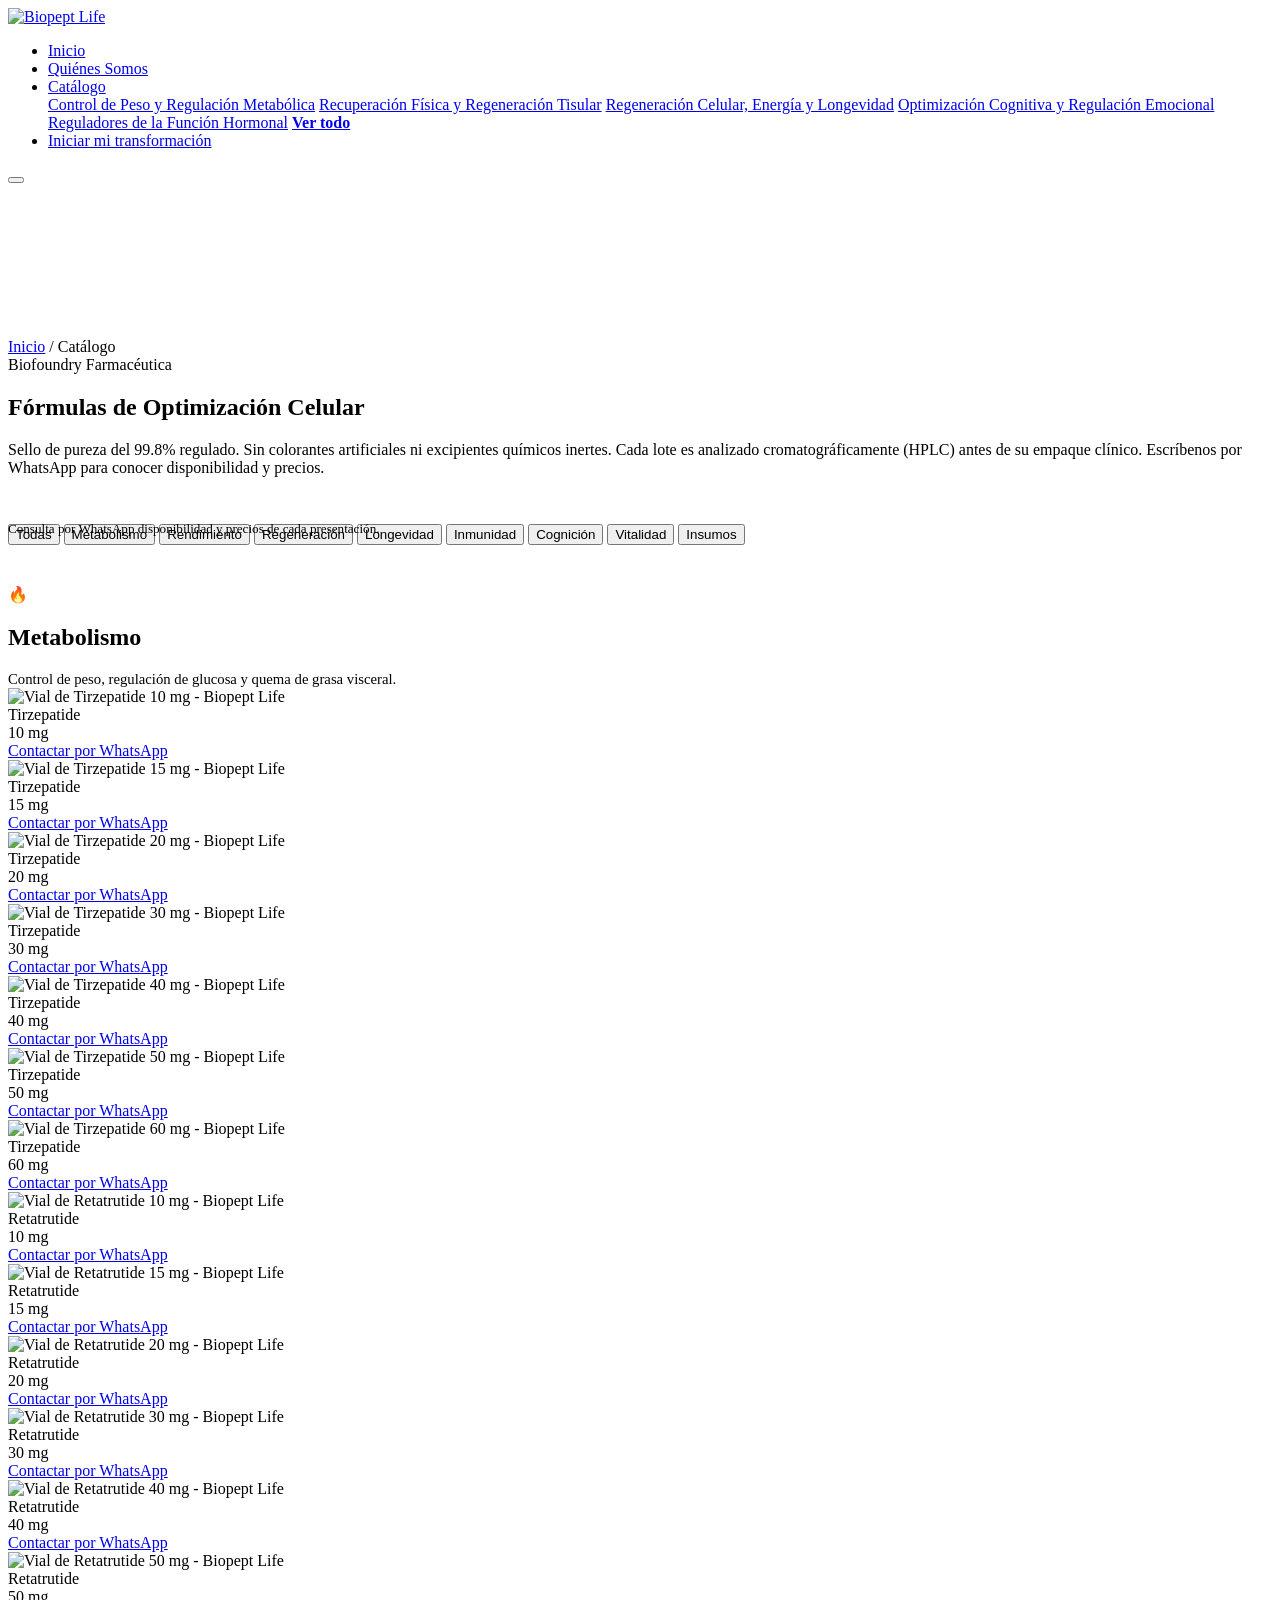
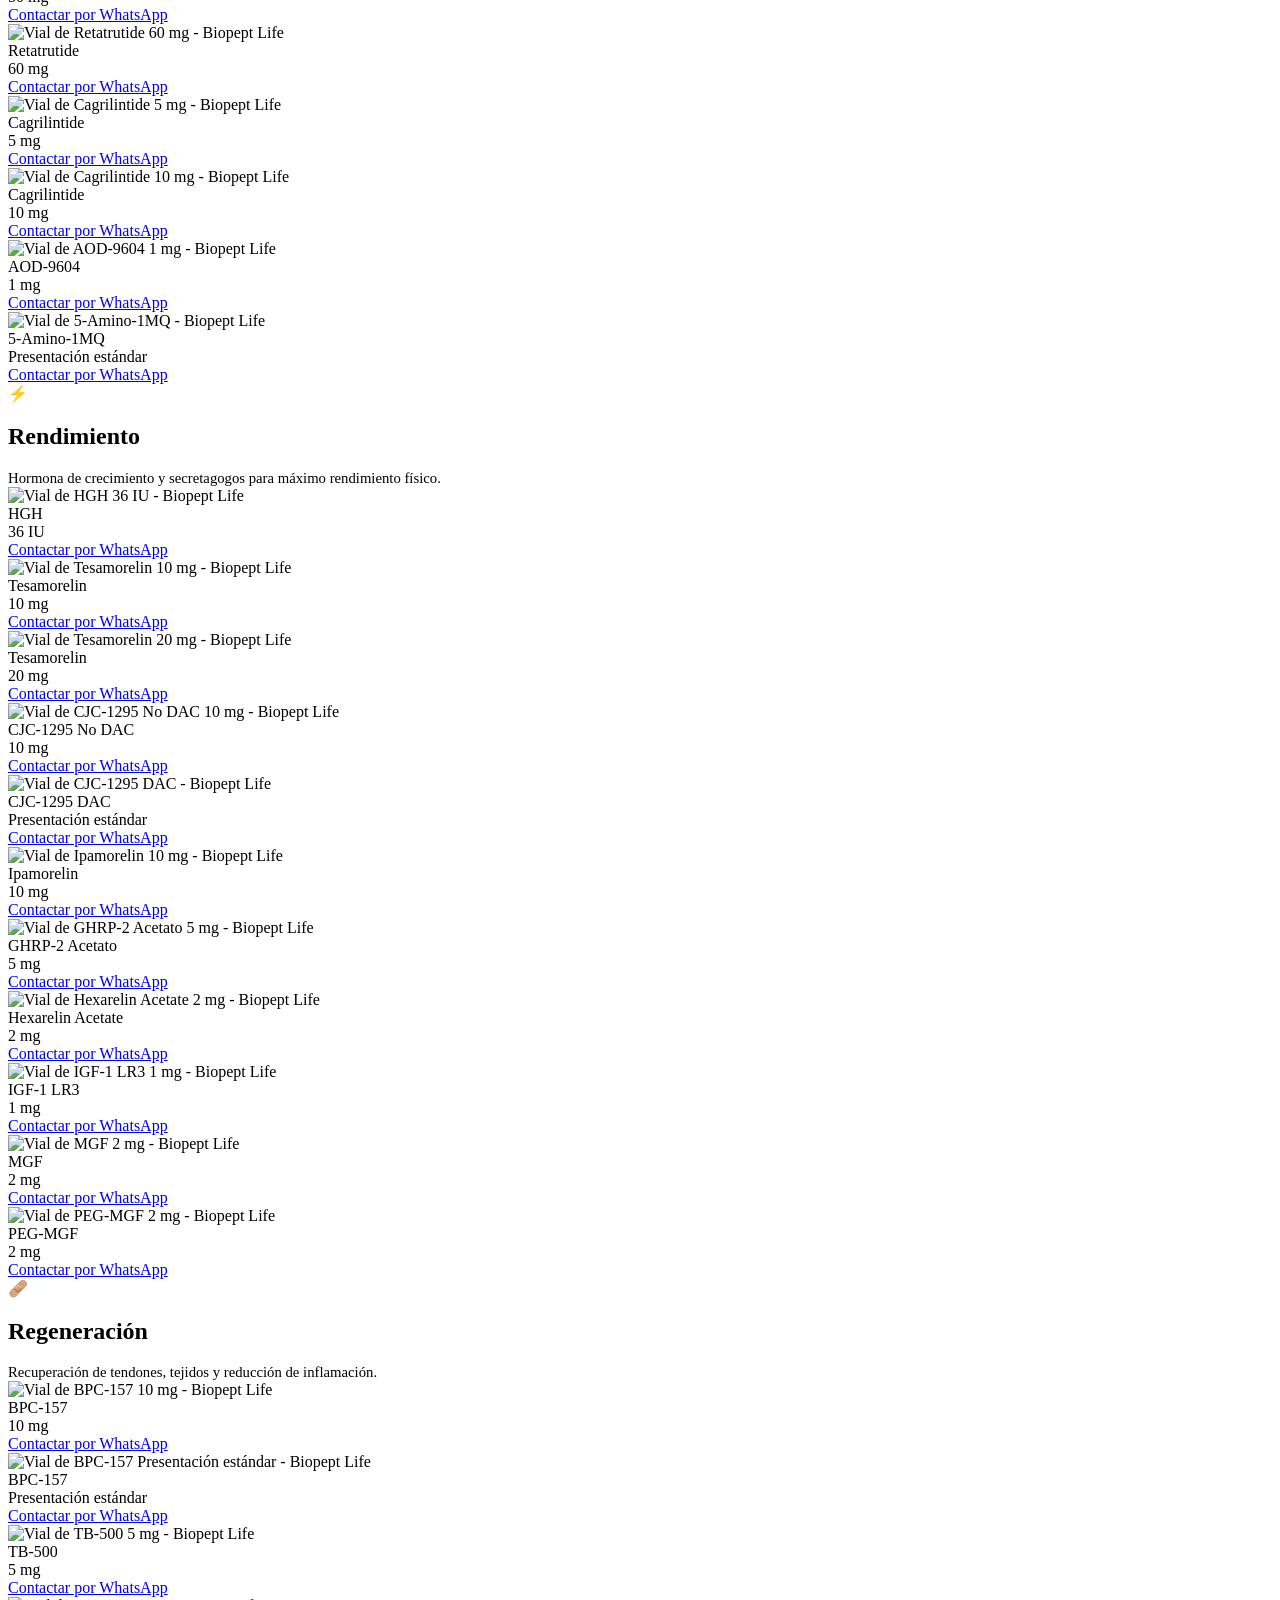
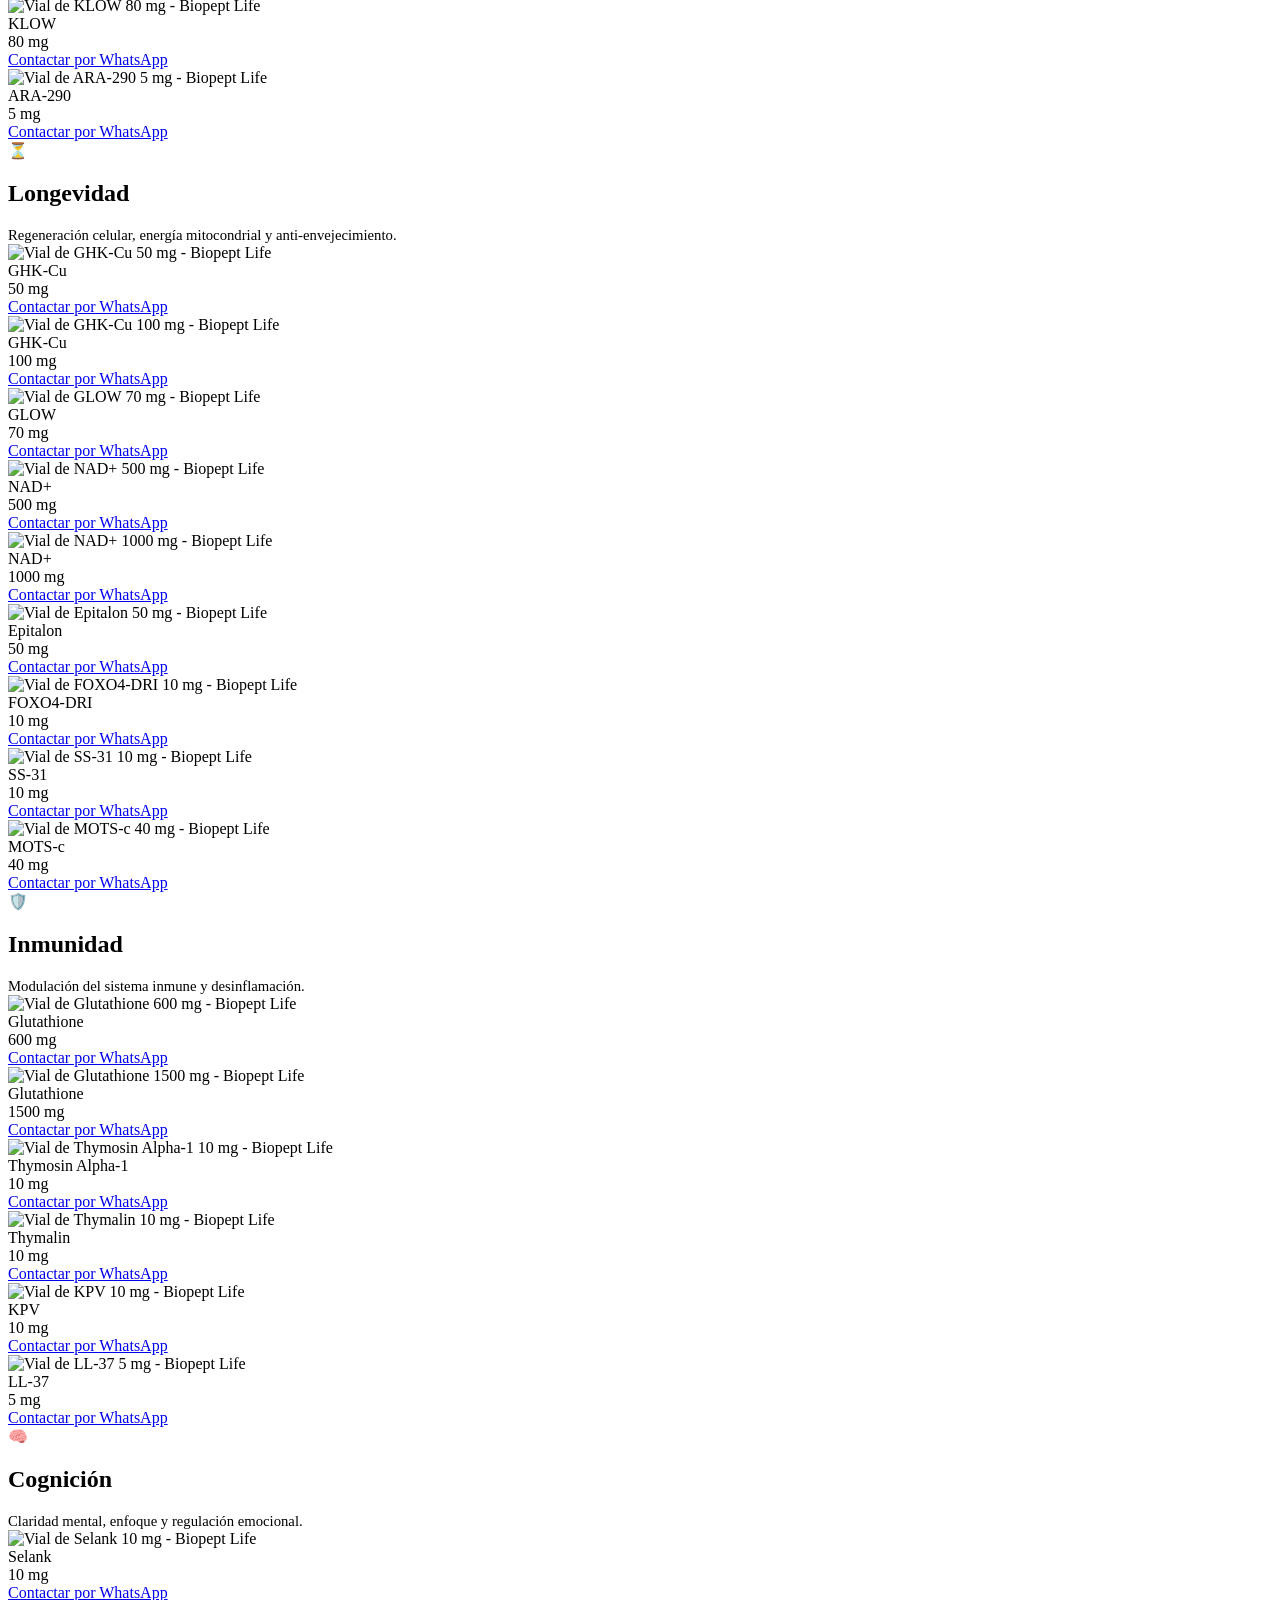
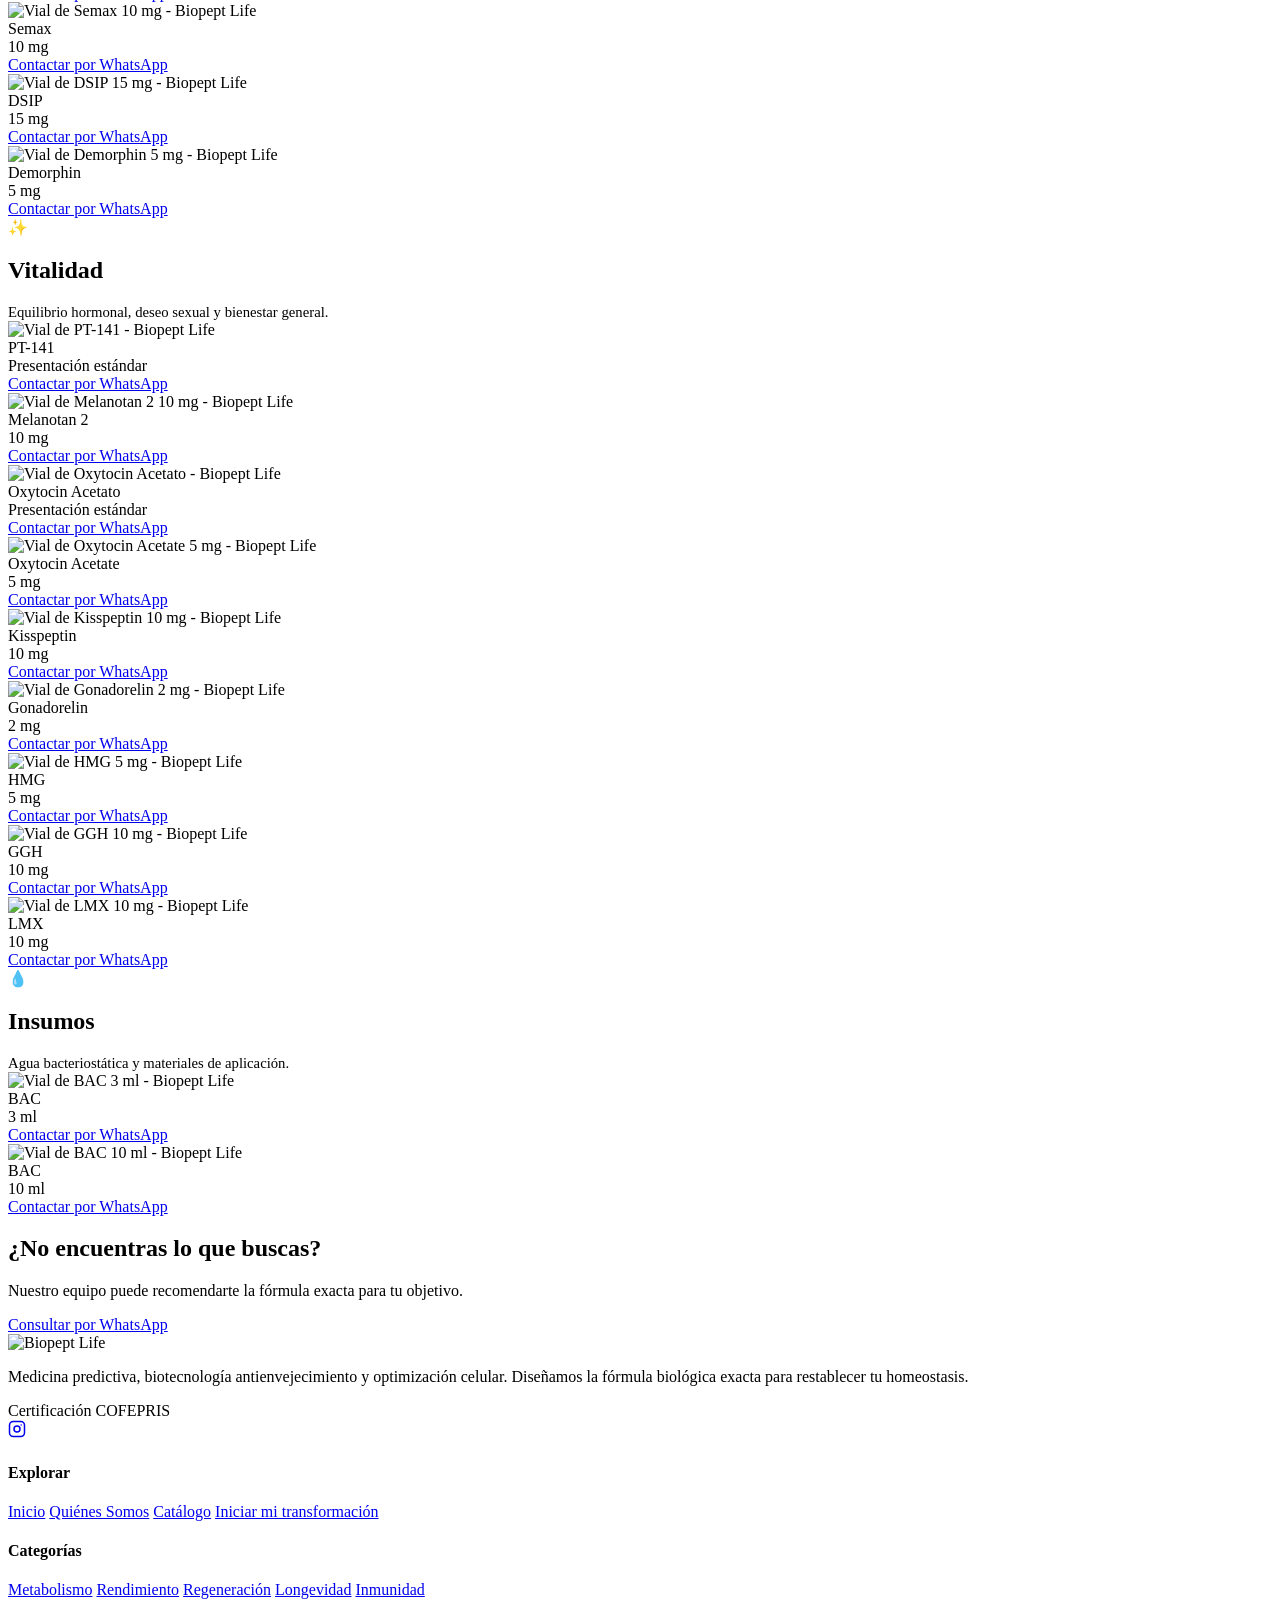
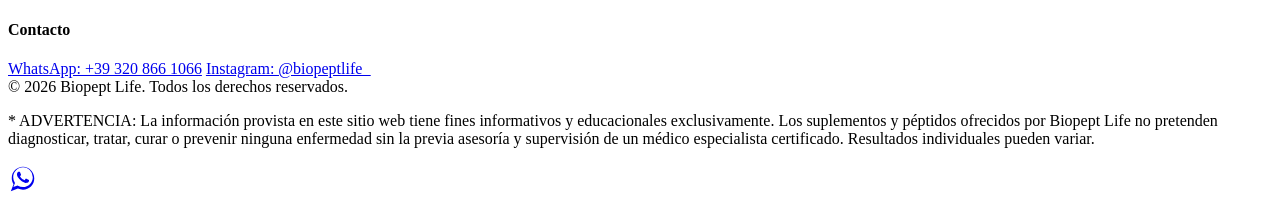
==== catalogo/index.html @ 2ea8dc07 "Fix: boton flotante usa el icono real de WhatsApp en vez del emoji de telefono" ====
<!DOCTYPE html>
<html lang="es">
<head>
<meta charset="UTF-8">
  <meta name="viewport" content="width=device-width, initial-scale=1">
  <title>Catálogo de Péptidos y Fórmulas | Biopept Life</title>
  <meta name="robots" content="noindex,nofollow">
  <meta name="description" content="Explora nuestro catálogo completo de péptidos y suplementos de grado biotecnológico: metabolismo, rendimiento, regeneración, longevidad, inmunidad, cognición y vitalidad. Consulta por WhatsApp.">
  <link rel="canonical" href="https://biopeptlife.com/catalogo/">
  <meta property="og:type" content="website">
  <meta property="og:title" content="Catálogo de Péptidos y Fórmulas | Biopept Life">
  <meta property="og:description" content="Explora nuestro catálogo completo de péptidos y suplementos de grado biotecnológico: metabolismo, rendimiento, regeneración, longevidad, inmunidad, cognición y vitalidad. Consulta por WhatsApp.">
  <meta property="og:url" content="https://biopeptlife.com/catalogo/">
  <meta property="og:image" content="https://biopeptlife.com/assets/img/brand/logo-header.png">
  <meta name="twitter:card" content="summary_large_image">
  <link rel="icon" href="/biopeptlife-preview/assets/img/brand/logo-mark.png">
  <link rel="preconnect" href="https://fonts.googleapis.com">
  <link rel="preconnect" href="https://fonts.gstatic.com" crossorigin>
  <link href="https://fonts.googleapis.com/css2?family=Plus+Jakarta+Sans:wght@500;600;700;800&family=Inter:wght@400;500;600;700&family=JetBrains+Mono:wght@500;600&display=swap" rel="stylesheet">
  <link rel="stylesheet" href="/biopeptlife-preview/assets/css/style.css">
</head>
<body class="">
<header class="site-header">
    <div class="container">
      <a href="/biopeptlife-preview/" class="site-logo"><img src="/biopeptlife-preview/assets/img/brand/logo-header.png" alt="Biopept Life" width="200" height="100"></a>
      <nav class="main-nav">
        <ul>
          <li><a href="/biopeptlife-preview/" class="nav-link">Inicio</a></li>
          <li><a href="/biopeptlife-preview/quienes-somos/" class="nav-link">Quiénes Somos</a></li>
          <li class="has-dropdown active">
        <a href="/biopeptlife-preview/catalogo/" class="nav-link">Catálogo</a>
        <div class="dropdown-menu">
          <a href="/biopeptlife-preview/catalogo/#metabolismo">Control de Peso y Regulación Metabólica</a>
          <a href="/biopeptlife-preview/catalogo/#regeneracion">Recuperación Física y Regeneración Tisular</a>
          <a href="/biopeptlife-preview/catalogo/#longevidad">Regeneración Celular, Energía y Longevidad</a>
          <a href="/biopeptlife-preview/catalogo/#cognicion">Optimización Cognitiva y Regulación Emocional</a>
          <a href="/biopeptlife-preview/catalogo/#vitalidad">Reguladores de la Función Hormonal</a>
          <a href="/biopeptlife-preview/catalogo/"><strong>Ver todo</strong></a>
        </div>
      </li>
          <li><a href="https://wa.me/393208661066?text=Hola!%20Quiero%20m%C3%A1s%20informaci%C3%B3n%20sobre%20los%20productos%20de%20Biopept%20Life" class="nav-link" target="_blank" rel="noopener">Iniciar mi transformación</a></li>
        </ul>
      </nav>
      <div class="header-actions">
        <button class="nav-toggle" aria-label="Abrir menú"><span></span><span></span><span></span></button>
      </div>
    </div>
  </header>

  <section class="hero page-hero hero-video" style="min-height: 340px;">
    <video class="hero-video-bg" autoplay muted loop playsinline poster="/biopeptlife-preview/assets/img/hero/hero-main.jpg">
      <source src="/biopeptlife-preview/assets/video/catalogo-hero.mp4" type="video/mp4">
    </video>
    <div class="container hero-inner">
      <div class="breadcrumbs">
        <a href="/biopeptlife-preview/">Inicio</a>
         / <span>Catálogo</span>
      </div>
      <span class="eyebrow">Biofoundry Farmacéutica</span>
      <h1>Fórmulas de Optimización Celular</h1>
      <p class="lead">Sello de pureza del 99.8% regulado. Sin colorantes artificiales ni excipientes químicos inertes. Cada lote es analizado cromatográficamente (HPLC) antes de su empaque clínico. Escríbenos por WhatsApp para conocer disponibilidad y precios.</p>
    </div>
  </section>

  <section class="section" id="catalogo-lista">
    <div class="container">
      <div class="cat-tabs">
        <button class="cat-tab is-active" data-filter="all">Todas</button>
        <button class="cat-tab" data-filter="metabolismo">Metabolismo</button>
        <button class="cat-tab" data-filter="rendimiento">Rendimiento</button>
        <button class="cat-tab" data-filter="regeneracion">Regeneración</button>
        <button class="cat-tab" data-filter="longevidad">Longevidad</button>
        <button class="cat-tab" data-filter="inmunidad">Inmunidad</button>
        <button class="cat-tab" data-filter="cognicion">Cognición</button>
        <button class="cat-tab" data-filter="vitalidad">Vitalidad</button>
        <button class="cat-tab" data-filter="insumos">Insumos</button>
      </div>
      <p class="text-center" style="color:var(--color-text-muted); font-size:0.82rem; margin-top:-24px; margin-bottom:48px;">Consulta por WhatsApp disponibilidad y precios de cada presentación.</p>

      <div class="catalog-group" id="metabolismo" data-category="metabolismo">
        <div class="catalog-group-head">
          <div class="catalog-group-icon">🔥</div>
          <div>
            <h2>Metabolismo</h2>
            <p style="margin:0; color:var(--color-text-muted); font-size:0.92rem;">Control de peso, regulación de glucosa y quema de grasa visceral.</p>
          </div>
        </div>
        <div class="product-row-grid">
          <div class="product-row">
          <div class="product-row-img"><img src="/biopeptlife-preview/assets/img/products/tirzepatide-10-mg.jpg" alt="Vial de Tirzepatide 10 mg - Biopept Life" loading="lazy" width="300" height="300"></div>
          <div class="product-row-body">
            <div class="product-row-name">Tirzepatide</div>
            <div class="product-row-dose">10 mg</div>
            <a href="https://wa.me/393208661066?text=Hola!%20Quiero%20m%C3%A1s%20informaci%C3%B3n%20sobre%20Tirzepatide%2010%20mg" target="_blank" rel="noopener" class="btn btn-whatsapp btn-sm">Contactar por WhatsApp</a>
          </div>
        </div>
          <div class="product-row">
          <div class="product-row-img"><img src="/biopeptlife-preview/assets/img/products/tirzepatide-15-mg.jpg" alt="Vial de Tirzepatide 15 mg - Biopept Life" loading="lazy" width="300" height="300"></div>
          <div class="product-row-body">
            <div class="product-row-name">Tirzepatide</div>
            <div class="product-row-dose">15 mg</div>
            <a href="https://wa.me/393208661066?text=Hola!%20Quiero%20m%C3%A1s%20informaci%C3%B3n%20sobre%20Tirzepatide%2015%20mg" target="_blank" rel="noopener" class="btn btn-whatsapp btn-sm">Contactar por WhatsApp</a>
          </div>
        </div>
          <div class="product-row">
          <div class="product-row-img"><img src="/biopeptlife-preview/assets/img/products/tirzepatide-20-mg.jpg" alt="Vial de Tirzepatide 20 mg - Biopept Life" loading="lazy" width="300" height="300"></div>
          <div class="product-row-body">
            <div class="product-row-name">Tirzepatide</div>
            <div class="product-row-dose">20 mg</div>
            <a href="https://wa.me/393208661066?text=Hola!%20Quiero%20m%C3%A1s%20informaci%C3%B3n%20sobre%20Tirzepatide%2020%20mg" target="_blank" rel="noopener" class="btn btn-whatsapp btn-sm">Contactar por WhatsApp</a>
          </div>
        </div>
          <div class="product-row">
          <div class="product-row-img"><img src="/biopeptlife-preview/assets/img/products/tirzepatide-30-mg.jpg" alt="Vial de Tirzepatide 30 mg - Biopept Life" loading="lazy" width="300" height="300"></div>
          <div class="product-row-body">
            <div class="product-row-name">Tirzepatide</div>
            <div class="product-row-dose">30 mg</div>
            <a href="https://wa.me/393208661066?text=Hola!%20Quiero%20m%C3%A1s%20informaci%C3%B3n%20sobre%20Tirzepatide%2030%20mg" target="_blank" rel="noopener" class="btn btn-whatsapp btn-sm">Contactar por WhatsApp</a>
          </div>
        </div>
          <div class="product-row">
          <div class="product-row-img"><img src="/biopeptlife-preview/assets/img/products/tirzepatide-40-mg.jpg" alt="Vial de Tirzepatide 40 mg - Biopept Life" loading="lazy" width="300" height="300"></div>
          <div class="product-row-body">
            <div class="product-row-name">Tirzepatide</div>
            <div class="product-row-dose">40 mg</div>
            <a href="https://wa.me/393208661066?text=Hola!%20Quiero%20m%C3%A1s%20informaci%C3%B3n%20sobre%20Tirzepatide%2040%20mg" target="_blank" rel="noopener" class="btn btn-whatsapp btn-sm">Contactar por WhatsApp</a>
          </div>
        </div>
          <div class="product-row">
          <div class="product-row-img"><img src="/biopeptlife-preview/assets/img/products/tirzepatide-50-mg.jpg" alt="Vial de Tirzepatide 50 mg - Biopept Life" loading="lazy" width="300" height="300"></div>
          <div class="product-row-body">
            <div class="product-row-name">Tirzepatide</div>
            <div class="product-row-dose">50 mg</div>
            <a href="https://wa.me/393208661066?text=Hola!%20Quiero%20m%C3%A1s%20informaci%C3%B3n%20sobre%20Tirzepatide%2050%20mg" target="_blank" rel="noopener" class="btn btn-whatsapp btn-sm">Contactar por WhatsApp</a>
          </div>
        </div>
          <div class="product-row">
          <div class="product-row-img"><img src="/biopeptlife-preview/assets/img/products/tirzepatide-60-mg.jpg" alt="Vial de Tirzepatide 60 mg - Biopept Life" loading="lazy" width="300" height="300"></div>
          <div class="product-row-body">
            <div class="product-row-name">Tirzepatide</div>
            <div class="product-row-dose">60 mg</div>
            <a href="https://wa.me/393208661066?text=Hola!%20Quiero%20m%C3%A1s%20informaci%C3%B3n%20sobre%20Tirzepatide%2060%20mg" target="_blank" rel="noopener" class="btn btn-whatsapp btn-sm">Contactar por WhatsApp</a>
          </div>
        </div>
          <div class="product-row">
          <div class="product-row-img"><img src="/biopeptlife-preview/assets/img/products/retatrutide-10-mg.jpg" alt="Vial de Retatrutide 10 mg - Biopept Life" loading="lazy" width="300" height="300"></div>
          <div class="product-row-body">
            <div class="product-row-name">Retatrutide</div>
            <div class="product-row-dose">10 mg</div>
            <a href="https://wa.me/393208661066?text=Hola!%20Quiero%20m%C3%A1s%20informaci%C3%B3n%20sobre%20Retatrutide%2010%20mg" target="_blank" rel="noopener" class="btn btn-whatsapp btn-sm">Contactar por WhatsApp</a>
          </div>
        </div>
          <div class="product-row">
          <div class="product-row-img"><img src="/biopeptlife-preview/assets/img/products/retatrutide-15-mg.jpg" alt="Vial de Retatrutide 15 mg - Biopept Life" loading="lazy" width="300" height="300"></div>
          <div class="product-row-body">
            <div class="product-row-name">Retatrutide</div>
            <div class="product-row-dose">15 mg</div>
            <a href="https://wa.me/393208661066?text=Hola!%20Quiero%20m%C3%A1s%20informaci%C3%B3n%20sobre%20Retatrutide%2015%20mg" target="_blank" rel="noopener" class="btn btn-whatsapp btn-sm">Contactar por WhatsApp</a>
          </div>
        </div>
          <div class="product-row">
          <div class="product-row-img"><img src="/biopeptlife-preview/assets/img/products/retatrutide-20-mg.jpg" alt="Vial de Retatrutide 20 mg - Biopept Life" loading="lazy" width="300" height="300"></div>
          <div class="product-row-body">
            <div class="product-row-name">Retatrutide</div>
            <div class="product-row-dose">20 mg</div>
            <a href="https://wa.me/393208661066?text=Hola!%20Quiero%20m%C3%A1s%20informaci%C3%B3n%20sobre%20Retatrutide%2020%20mg" target="_blank" rel="noopener" class="btn btn-whatsapp btn-sm">Contactar por WhatsApp</a>
          </div>
        </div>
          <div class="product-row">
          <div class="product-row-img"><img src="/biopeptlife-preview/assets/img/products/retatrutide-30-mg.jpg" alt="Vial de Retatrutide 30 mg - Biopept Life" loading="lazy" width="300" height="300"></div>
          <div class="product-row-body">
            <div class="product-row-name">Retatrutide</div>
            <div class="product-row-dose">30 mg</div>
            <a href="https://wa.me/393208661066?text=Hola!%20Quiero%20m%C3%A1s%20informaci%C3%B3n%20sobre%20Retatrutide%2030%20mg" target="_blank" rel="noopener" class="btn btn-whatsapp btn-sm">Contactar por WhatsApp</a>
          </div>
        </div>
          <div class="product-row">
          <div class="product-row-img"><img src="/biopeptlife-preview/assets/img/products/retatrutide-40-mg.jpg" alt="Vial de Retatrutide 40 mg - Biopept Life" loading="lazy" width="300" height="300"></div>
          <div class="product-row-body">
            <div class="product-row-name">Retatrutide</div>
            <div class="product-row-dose">40 mg</div>
            <a href="https://wa.me/393208661066?text=Hola!%20Quiero%20m%C3%A1s%20informaci%C3%B3n%20sobre%20Retatrutide%2040%20mg" target="_blank" rel="noopener" class="btn btn-whatsapp btn-sm">Contactar por WhatsApp</a>
          </div>
        </div>
          <div class="product-row">
          <div class="product-row-img"><img src="/biopeptlife-preview/assets/img/products/retatruide-50-mg.jpg" alt="Vial de Retatrutide 50 mg - Biopept Life" loading="lazy" width="300" height="300"></div>
          <div class="product-row-body">
            <div class="product-row-name">Retatrutide</div>
            <div class="product-row-dose">50 mg</div>
            <a href="https://wa.me/393208661066?text=Hola!%20Quiero%20m%C3%A1s%20informaci%C3%B3n%20sobre%20Retatrutide%2050%20mg" target="_blank" rel="noopener" class="btn btn-whatsapp btn-sm">Contactar por WhatsApp</a>
          </div>
        </div>
          <div class="product-row">
          <div class="product-row-img"><img src="/biopeptlife-preview/assets/img/products/retatruide-60-mg.jpg" alt="Vial de Retatrutide 60 mg - Biopept Life" loading="lazy" width="300" height="300"></div>
          <div class="product-row-body">
            <div class="product-row-name">Retatrutide</div>
            <div class="product-row-dose">60 mg</div>
            <a href="https://wa.me/393208661066?text=Hola!%20Quiero%20m%C3%A1s%20informaci%C3%B3n%20sobre%20Retatrutide%2060%20mg" target="_blank" rel="noopener" class="btn btn-whatsapp btn-sm">Contactar por WhatsApp</a>
          </div>
        </div>
          <div class="product-row">
          <div class="product-row-img"><img src="/biopeptlife-preview/assets/img/products/cagrilintide-5-mg.jpg" alt="Vial de Cagrilintide 5 mg - Biopept Life" loading="lazy" width="300" height="300"></div>
          <div class="product-row-body">
            <div class="product-row-name">Cagrilintide</div>
            <div class="product-row-dose">5 mg</div>
            <a href="https://wa.me/393208661066?text=Hola!%20Quiero%20m%C3%A1s%20informaci%C3%B3n%20sobre%20Cagrilintide%205%20mg" target="_blank" rel="noopener" class="btn btn-whatsapp btn-sm">Contactar por WhatsApp</a>
          </div>
        </div>
          <div class="product-row">
          <div class="product-row-img"><img src="/biopeptlife-preview/assets/img/products/cagrilintide-10-mg.jpg" alt="Vial de Cagrilintide 10 mg - Biopept Life" loading="lazy" width="300" height="300"></div>
          <div class="product-row-body">
            <div class="product-row-name">Cagrilintide</div>
            <div class="product-row-dose">10 mg</div>
            <a href="https://wa.me/393208661066?text=Hola!%20Quiero%20m%C3%A1s%20informaci%C3%B3n%20sobre%20Cagrilintide%2010%20mg" target="_blank" rel="noopener" class="btn btn-whatsapp btn-sm">Contactar por WhatsApp</a>
          </div>
        </div>
          <div class="product-row">
          <div class="product-row-img"><img src="/biopeptlife-preview/assets/img/products/aod-9604-1-mg.jpg" alt="Vial de AOD-9604 1 mg - Biopept Life" loading="lazy" width="300" height="300"></div>
          <div class="product-row-body">
            <div class="product-row-name">AOD-9604</div>
            <div class="product-row-dose">1 mg</div>
            <a href="https://wa.me/393208661066?text=Hola!%20Quiero%20m%C3%A1s%20informaci%C3%B3n%20sobre%20AOD-9604%201%20mg" target="_blank" rel="noopener" class="btn btn-whatsapp btn-sm">Contactar por WhatsApp</a>
          </div>
        </div>
          <div class="product-row">
          <div class="product-row-img"><img src="/biopeptlife-preview/assets/img/products/5-amino-1mq.jpg" alt="Vial de 5-Amino-1MQ - Biopept Life" loading="lazy" width="300" height="300"></div>
          <div class="product-row-body">
            <div class="product-row-name">5-Amino-1MQ</div>
            <div class="product-row-dose">Presentación estándar</div>
            <a href="https://wa.me/393208661066?text=Hola!%20Quiero%20m%C3%A1s%20informaci%C3%B3n%20sobre%205-Amino-1MQ" target="_blank" rel="noopener" class="btn btn-whatsapp btn-sm">Contactar por WhatsApp</a>
          </div>
        </div>
        </div>
      </div>
      <div class="catalog-group" id="rendimiento" data-category="rendimiento">
        <div class="catalog-group-head">
          <div class="catalog-group-icon">⚡</div>
          <div>
            <h2>Rendimiento</h2>
            <p style="margin:0; color:var(--color-text-muted); font-size:0.92rem;">Hormona de crecimiento y secretagogos para máximo rendimiento físico.</p>
          </div>
        </div>
        <div class="product-row-grid">
          <div class="product-row">
          <div class="product-row-img"><img src="/biopeptlife-preview/assets/img/products/hgh-36-iu.jpg" alt="Vial de HGH 36 IU - Biopept Life" loading="lazy" width="300" height="300"></div>
          <div class="product-row-body">
            <div class="product-row-name">HGH</div>
            <div class="product-row-dose">36 IU</div>
            <a href="https://wa.me/393208661066?text=Hola!%20Quiero%20m%C3%A1s%20informaci%C3%B3n%20sobre%20HGH%2036%20IU" target="_blank" rel="noopener" class="btn btn-whatsapp btn-sm">Contactar por WhatsApp</a>
          </div>
        </div>
          <div class="product-row">
          <div class="product-row-img"><img src="/biopeptlife-preview/assets/img/products/tesamorelin-10-mg.jpg" alt="Vial de Tesamorelin 10 mg - Biopept Life" loading="lazy" width="300" height="300"></div>
          <div class="product-row-body">
            <div class="product-row-name">Tesamorelin</div>
            <div class="product-row-dose">10 mg</div>
            <a href="https://wa.me/393208661066?text=Hola!%20Quiero%20m%C3%A1s%20informaci%C3%B3n%20sobre%20Tesamorelin%2010%20mg" target="_blank" rel="noopener" class="btn btn-whatsapp btn-sm">Contactar por WhatsApp</a>
          </div>
        </div>
          <div class="product-row">
          <div class="product-row-img"><img src="/biopeptlife-preview/assets/img/products/tesamorelin-20-mg.jpg" alt="Vial de Tesamorelin 20 mg - Biopept Life" loading="lazy" width="300" height="300"></div>
          <div class="product-row-body">
            <div class="product-row-name">Tesamorelin</div>
            <div class="product-row-dose">20 mg</div>
            <a href="https://wa.me/393208661066?text=Hola!%20Quiero%20m%C3%A1s%20informaci%C3%B3n%20sobre%20Tesamorelin%2020%20mg" target="_blank" rel="noopener" class="btn btn-whatsapp btn-sm">Contactar por WhatsApp</a>
          </div>
        </div>
          <div class="product-row">
          <div class="product-row-img"><img src="/biopeptlife-preview/assets/img/products/cjc-1295-no-dac-10-mg.jpg" alt="Vial de CJC-1295 No DAC 10 mg - Biopept Life" loading="lazy" width="300" height="300"></div>
          <div class="product-row-body">
            <div class="product-row-name">CJC-1295 No DAC</div>
            <div class="product-row-dose">10 mg</div>
            <a href="https://wa.me/393208661066?text=Hola!%20Quiero%20m%C3%A1s%20informaci%C3%B3n%20sobre%20CJC-1295%20No%20DAC%2010%20mg" target="_blank" rel="noopener" class="btn btn-whatsapp btn-sm">Contactar por WhatsApp</a>
          </div>
        </div>
          <div class="product-row">
          <div class="product-row-img"><img src="/biopeptlife-preview/assets/img/products/cjc-1295-dac.jpg" alt="Vial de CJC-1295 DAC - Biopept Life" loading="lazy" width="300" height="300"></div>
          <div class="product-row-body">
            <div class="product-row-name">CJC-1295 DAC</div>
            <div class="product-row-dose">Presentación estándar</div>
            <a href="https://wa.me/393208661066?text=Hola!%20Quiero%20m%C3%A1s%20informaci%C3%B3n%20sobre%20CJC-1295%20DAC" target="_blank" rel="noopener" class="btn btn-whatsapp btn-sm">Contactar por WhatsApp</a>
          </div>
        </div>
          <div class="product-row">
          <div class="product-row-img"><img src="/biopeptlife-preview/assets/img/products/ipamorelin-10-mg.jpg" alt="Vial de Ipamorelin 10 mg - Biopept Life" loading="lazy" width="300" height="300"></div>
          <div class="product-row-body">
            <div class="product-row-name">Ipamorelin</div>
            <div class="product-row-dose">10 mg</div>
            <a href="https://wa.me/393208661066?text=Hola!%20Quiero%20m%C3%A1s%20informaci%C3%B3n%20sobre%20Ipamorelin%2010%20mg" target="_blank" rel="noopener" class="btn btn-whatsapp btn-sm">Contactar por WhatsApp</a>
          </div>
        </div>
          <div class="product-row">
          <div class="product-row-img"><img src="/biopeptlife-preview/assets/img/products/ghrp-2-acetato-5-mg.jpg" alt="Vial de GHRP-2 Acetato 5 mg - Biopept Life" loading="lazy" width="300" height="300"></div>
          <div class="product-row-body">
            <div class="product-row-name">GHRP-2 Acetato</div>
            <div class="product-row-dose">5 mg</div>
            <a href="https://wa.me/393208661066?text=Hola!%20Quiero%20m%C3%A1s%20informaci%C3%B3n%20sobre%20GHRP-2%20Acetato%205%20mg" target="_blank" rel="noopener" class="btn btn-whatsapp btn-sm">Contactar por WhatsApp</a>
          </div>
        </div>
          <div class="product-row">
          <div class="product-row-img"><img src="/biopeptlife-preview/assets/img/products/hexarelin-acetate-2-mg.jpg" alt="Vial de Hexarelin Acetate 2 mg - Biopept Life" loading="lazy" width="300" height="300"></div>
          <div class="product-row-body">
            <div class="product-row-name">Hexarelin Acetate</div>
            <div class="product-row-dose">2 mg</div>
            <a href="https://wa.me/393208661066?text=Hola!%20Quiero%20m%C3%A1s%20informaci%C3%B3n%20sobre%20Hexarelin%20Acetate%202%20mg" target="_blank" rel="noopener" class="btn btn-whatsapp btn-sm">Contactar por WhatsApp</a>
          </div>
        </div>
          <div class="product-row">
          <div class="product-row-img"><img src="/biopeptlife-preview/assets/img/products/igf-1-lr3-1-mg.jpg" alt="Vial de IGF-1 LR3 1 mg - Biopept Life" loading="lazy" width="300" height="300"></div>
          <div class="product-row-body">
            <div class="product-row-name">IGF-1 LR3</div>
            <div class="product-row-dose">1 mg</div>
            <a href="https://wa.me/393208661066?text=Hola!%20Quiero%20m%C3%A1s%20informaci%C3%B3n%20sobre%20IGF-1%20LR3%201%20mg" target="_blank" rel="noopener" class="btn btn-whatsapp btn-sm">Contactar por WhatsApp</a>
          </div>
        </div>
          <div class="product-row">
          <div class="product-row-img"><img src="/biopeptlife-preview/assets/img/products/mgf-de-2-mg.jpg" alt="Vial de MGF 2 mg - Biopept Life" loading="lazy" width="300" height="300"></div>
          <div class="product-row-body">
            <div class="product-row-name">MGF</div>
            <div class="product-row-dose">2 mg</div>
            <a href="https://wa.me/393208661066?text=Hola!%20Quiero%20m%C3%A1s%20informaci%C3%B3n%20sobre%20MGF%202%20mg" target="_blank" rel="noopener" class="btn btn-whatsapp btn-sm">Contactar por WhatsApp</a>
          </div>
        </div>
          <div class="product-row">
          <div class="product-row-img"><img src="/biopeptlife-preview/assets/img/products/peg-mgf-2-mg.jpg" alt="Vial de PEG-MGF 2 mg - Biopept Life" loading="lazy" width="300" height="300"></div>
          <div class="product-row-body">
            <div class="product-row-name">PEG-MGF</div>
            <div class="product-row-dose">2 mg</div>
            <a href="https://wa.me/393208661066?text=Hola!%20Quiero%20m%C3%A1s%20informaci%C3%B3n%20sobre%20PEG-MGF%202%20mg" target="_blank" rel="noopener" class="btn btn-whatsapp btn-sm">Contactar por WhatsApp</a>
          </div>
        </div>
        </div>
      </div>
      <div class="catalog-group" id="regeneracion" data-category="regeneracion">
        <div class="catalog-group-head">
          <div class="catalog-group-icon">🩹</div>
          <div>
            <h2>Regeneración</h2>
            <p style="margin:0; color:var(--color-text-muted); font-size:0.92rem;">Recuperación de tendones, tejidos y reducción de inflamación.</p>
          </div>
        </div>
        <div class="product-row-grid">
          <div class="product-row">
          <div class="product-row-img"><img src="/biopeptlife-preview/assets/img/products/bpc-157-10-mg.jpg" alt="Vial de BPC-157 10 mg - Biopept Life" loading="lazy" width="300" height="300"></div>
          <div class="product-row-body">
            <div class="product-row-name">BPC-157</div>
            <div class="product-row-dose">10 mg</div>
            <a href="https://wa.me/393208661066?text=Hola!%20Quiero%20m%C3%A1s%20informaci%C3%B3n%20sobre%20BPC-157%2010%20mg" target="_blank" rel="noopener" class="btn btn-whatsapp btn-sm">Contactar por WhatsApp</a>
          </div>
        </div>
          <div class="product-row">
          <div class="product-row-img"><img src="/biopeptlife-preview/assets/img/products/bpc-157.jpg" alt="Vial de BPC-157 Presentación estándar - Biopept Life" loading="lazy" width="300" height="300"></div>
          <div class="product-row-body">
            <div class="product-row-name">BPC-157</div>
            <div class="product-row-dose">Presentación estándar</div>
            <a href="https://wa.me/393208661066?text=Hola!%20Quiero%20m%C3%A1s%20informaci%C3%B3n%20sobre%20BPC-157%20Presentaci%C3%B3n%20est%C3%A1ndar" target="_blank" rel="noopener" class="btn btn-whatsapp btn-sm">Contactar por WhatsApp</a>
          </div>
        </div>
          <div class="product-row">
          <div class="product-row-img"><img src="/biopeptlife-preview/assets/img/products/tb-500-5-mg.jpg" alt="Vial de TB-500 5 mg - Biopept Life" loading="lazy" width="300" height="300"></div>
          <div class="product-row-body">
            <div class="product-row-name">TB-500</div>
            <div class="product-row-dose">5 mg</div>
            <a href="https://wa.me/393208661066?text=Hola!%20Quiero%20m%C3%A1s%20informaci%C3%B3n%20sobre%20TB-500%205%20mg" target="_blank" rel="noopener" class="btn btn-whatsapp btn-sm">Contactar por WhatsApp</a>
          </div>
        </div>
          <div class="product-row">
          <div class="product-row-img"><img src="/biopeptlife-preview/assets/img/products/klow-80-mg.jpg" alt="Vial de KLOW 80 mg - Biopept Life" loading="lazy" width="300" height="300"></div>
          <div class="product-row-body">
            <div class="product-row-name">KLOW</div>
            <div class="product-row-dose">80 mg</div>
            <a href="https://wa.me/393208661066?text=Hola!%20Quiero%20m%C3%A1s%20informaci%C3%B3n%20sobre%20KLOW%2080%20mg" target="_blank" rel="noopener" class="btn btn-whatsapp btn-sm">Contactar por WhatsApp</a>
          </div>
        </div>
          <div class="product-row">
          <div class="product-row-img"><img src="/biopeptlife-preview/assets/img/products/ara-290-5-mg.jpg" alt="Vial de ARA-290 5 mg - Biopept Life" loading="lazy" width="300" height="300"></div>
          <div class="product-row-body">
            <div class="product-row-name">ARA-290</div>
            <div class="product-row-dose">5 mg</div>
            <a href="https://wa.me/393208661066?text=Hola!%20Quiero%20m%C3%A1s%20informaci%C3%B3n%20sobre%20ARA-290%205%20mg" target="_blank" rel="noopener" class="btn btn-whatsapp btn-sm">Contactar por WhatsApp</a>
          </div>
        </div>
        </div>
      </div>
      <div class="catalog-group" id="longevidad" data-category="longevidad">
        <div class="catalog-group-head">
          <div class="catalog-group-icon">⏳</div>
          <div>
            <h2>Longevidad</h2>
            <p style="margin:0; color:var(--color-text-muted); font-size:0.92rem;">Regeneración celular, energía mitocondrial y anti-envejecimiento.</p>
          </div>
        </div>
        <div class="product-row-grid">
          <div class="product-row">
          <div class="product-row-img"><img src="/biopeptlife-preview/assets/img/products/ghk-cu-50-mg.jpg" alt="Vial de GHK-Cu 50 mg - Biopept Life" loading="lazy" width="300" height="300"></div>
          <div class="product-row-body">
            <div class="product-row-name">GHK-Cu</div>
            <div class="product-row-dose">50 mg</div>
            <a href="https://wa.me/393208661066?text=Hola!%20Quiero%20m%C3%A1s%20informaci%C3%B3n%20sobre%20GHK-Cu%2050%20mg" target="_blank" rel="noopener" class="btn btn-whatsapp btn-sm">Contactar por WhatsApp</a>
          </div>
        </div>
          <div class="product-row">
          <div class="product-row-img"><img src="/biopeptlife-preview/assets/img/products/ghk-cu-100-mg.jpg" alt="Vial de GHK-Cu 100 mg - Biopept Life" loading="lazy" width="300" height="300"></div>
          <div class="product-row-body">
            <div class="product-row-name">GHK-Cu</div>
            <div class="product-row-dose">100 mg</div>
            <a href="https://wa.me/393208661066?text=Hola!%20Quiero%20m%C3%A1s%20informaci%C3%B3n%20sobre%20GHK-Cu%20100%20mg" target="_blank" rel="noopener" class="btn btn-whatsapp btn-sm">Contactar por WhatsApp</a>
          </div>
        </div>
          <div class="product-row">
          <div class="product-row-img"><img src="/biopeptlife-preview/assets/img/products/glow-70-mg.jpg" alt="Vial de GLOW 70 mg - Biopept Life" loading="lazy" width="300" height="300"></div>
          <div class="product-row-body">
            <div class="product-row-name">GLOW</div>
            <div class="product-row-dose">70 mg</div>
            <a href="https://wa.me/393208661066?text=Hola!%20Quiero%20m%C3%A1s%20informaci%C3%B3n%20sobre%20GLOW%2070%20mg" target="_blank" rel="noopener" class="btn btn-whatsapp btn-sm">Contactar por WhatsApp</a>
          </div>
        </div>
          <div class="product-row">
          <div class="product-row-img"><img src="/biopeptlife-preview/assets/img/products/nad-500-mg.jpg" alt="Vial de NAD+ 500 mg - Biopept Life" loading="lazy" width="300" height="300"></div>
          <div class="product-row-body">
            <div class="product-row-name">NAD+</div>
            <div class="product-row-dose">500 mg</div>
            <a href="https://wa.me/393208661066?text=Hola!%20Quiero%20m%C3%A1s%20informaci%C3%B3n%20sobre%20NAD%2B%20500%20mg" target="_blank" rel="noopener" class="btn btn-whatsapp btn-sm">Contactar por WhatsApp</a>
          </div>
        </div>
          <div class="product-row">
          <div class="product-row-img"><img src="/biopeptlife-preview/assets/img/products/nad-1000-mg.jpg" alt="Vial de NAD+ 1000 mg - Biopept Life" loading="lazy" width="300" height="300"></div>
          <div class="product-row-body">
            <div class="product-row-name">NAD+</div>
            <div class="product-row-dose">1000 mg</div>
            <a href="https://wa.me/393208661066?text=Hola!%20Quiero%20m%C3%A1s%20informaci%C3%B3n%20sobre%20NAD%2B%201000%20mg" target="_blank" rel="noopener" class="btn btn-whatsapp btn-sm">Contactar por WhatsApp</a>
          </div>
        </div>
          <div class="product-row">
          <div class="product-row-img"><img src="/biopeptlife-preview/assets/img/products/epitalon-50-mg.jpg" alt="Vial de Epitalon 50 mg - Biopept Life" loading="lazy" width="300" height="300"></div>
          <div class="product-row-body">
            <div class="product-row-name">Epitalon</div>
            <div class="product-row-dose">50 mg</div>
            <a href="https://wa.me/393208661066?text=Hola!%20Quiero%20m%C3%A1s%20informaci%C3%B3n%20sobre%20Epitalon%2050%20mg" target="_blank" rel="noopener" class="btn btn-whatsapp btn-sm">Contactar por WhatsApp</a>
          </div>
        </div>
          <div class="product-row">
          <div class="product-row-img"><img src="/biopeptlife-preview/assets/img/products/foxo4-dri-10-mg.jpg" alt="Vial de FOXO4-DRI 10 mg - Biopept Life" loading="lazy" width="300" height="300"></div>
          <div class="product-row-body">
            <div class="product-row-name">FOXO4-DRI</div>
            <div class="product-row-dose">10 mg</div>
            <a href="https://wa.me/393208661066?text=Hola!%20Quiero%20m%C3%A1s%20informaci%C3%B3n%20sobre%20FOXO4-DRI%2010%20mg" target="_blank" rel="noopener" class="btn btn-whatsapp btn-sm">Contactar por WhatsApp</a>
          </div>
        </div>
          <div class="product-row">
          <div class="product-row-img"><img src="/biopeptlife-preview/assets/img/products/ss-31-10-mg.jpg" alt="Vial de SS-31 10 mg - Biopept Life" loading="lazy" width="300" height="300"></div>
          <div class="product-row-body">
            <div class="product-row-name">SS-31</div>
            <div class="product-row-dose">10 mg</div>
            <a href="https://wa.me/393208661066?text=Hola!%20Quiero%20m%C3%A1s%20informaci%C3%B3n%20sobre%20SS-31%2010%20mg" target="_blank" rel="noopener" class="btn btn-whatsapp btn-sm">Contactar por WhatsApp</a>
          </div>
        </div>
          <div class="product-row">
          <div class="product-row-img"><img src="/biopeptlife-preview/assets/img/products/mots-c-40-mg.jpg" alt="Vial de MOTS-c 40 mg - Biopept Life" loading="lazy" width="300" height="300"></div>
          <div class="product-row-body">
            <div class="product-row-name">MOTS-c</div>
            <div class="product-row-dose">40 mg</div>
            <a href="https://wa.me/393208661066?text=Hola!%20Quiero%20m%C3%A1s%20informaci%C3%B3n%20sobre%20MOTS-c%2040%20mg" target="_blank" rel="noopener" class="btn btn-whatsapp btn-sm">Contactar por WhatsApp</a>
          </div>
        </div>
        </div>
      </div>
      <div class="catalog-group" id="inmunidad" data-category="inmunidad">
        <div class="catalog-group-head">
          <div class="catalog-group-icon">🛡️</div>
          <div>
            <h2>Inmunidad</h2>
            <p style="margin:0; color:var(--color-text-muted); font-size:0.92rem;">Modulación del sistema inmune y desinflamación.</p>
          </div>
        </div>
        <div class="product-row-grid">
          <div class="product-row">
          <div class="product-row-img"><img src="/biopeptlife-preview/assets/img/products/glutathione-600-mg.jpg" alt="Vial de Glutathione 600 mg - Biopept Life" loading="lazy" width="300" height="300"></div>
          <div class="product-row-body">
            <div class="product-row-name">Glutathione</div>
            <div class="product-row-dose">600 mg</div>
            <a href="https://wa.me/393208661066?text=Hola!%20Quiero%20m%C3%A1s%20informaci%C3%B3n%20sobre%20Glutathione%20600%20mg" target="_blank" rel="noopener" class="btn btn-whatsapp btn-sm">Contactar por WhatsApp</a>
          </div>
        </div>
          <div class="product-row">
          <div class="product-row-img"><img src="/biopeptlife-preview/assets/img/products/glutathione-1500-mg.jpg" alt="Vial de Glutathione 1500 mg - Biopept Life" loading="lazy" width="300" height="300"></div>
          <div class="product-row-body">
            <div class="product-row-name">Glutathione</div>
            <div class="product-row-dose">1500 mg</div>
            <a href="https://wa.me/393208661066?text=Hola!%20Quiero%20m%C3%A1s%20informaci%C3%B3n%20sobre%20Glutathione%201500%20mg" target="_blank" rel="noopener" class="btn btn-whatsapp btn-sm">Contactar por WhatsApp</a>
          </div>
        </div>
          <div class="product-row">
          <div class="product-row-img"><img src="/biopeptlife-preview/assets/img/products/thymosin-alpha-1-10-mg.jpg" alt="Vial de Thymosin Alpha-1 10 mg - Biopept Life" loading="lazy" width="300" height="300"></div>
          <div class="product-row-body">
            <div class="product-row-name">Thymosin Alpha-1</div>
            <div class="product-row-dose">10 mg</div>
            <a href="https://wa.me/393208661066?text=Hola!%20Quiero%20m%C3%A1s%20informaci%C3%B3n%20sobre%20Thymosin%20Alpha-1%2010%20mg" target="_blank" rel="noopener" class="btn btn-whatsapp btn-sm">Contactar por WhatsApp</a>
          </div>
        </div>
          <div class="product-row">
          <div class="product-row-img"><img src="/biopeptlife-preview/assets/img/products/thymalin-10-mg.jpg" alt="Vial de Thymalin 10 mg - Biopept Life" loading="lazy" width="300" height="300"></div>
          <div class="product-row-body">
            <div class="product-row-name">Thymalin</div>
            <div class="product-row-dose">10 mg</div>
            <a href="https://wa.me/393208661066?text=Hola!%20Quiero%20m%C3%A1s%20informaci%C3%B3n%20sobre%20Thymalin%2010%20mg" target="_blank" rel="noopener" class="btn btn-whatsapp btn-sm">Contactar por WhatsApp</a>
          </div>
        </div>
          <div class="product-row">
          <div class="product-row-img"><img src="/biopeptlife-preview/assets/img/products/kpv-10-mg.jpg" alt="Vial de KPV 10 mg - Biopept Life" loading="lazy" width="300" height="300"></div>
          <div class="product-row-body">
            <div class="product-row-name">KPV</div>
            <div class="product-row-dose">10 mg</div>
            <a href="https://wa.me/393208661066?text=Hola!%20Quiero%20m%C3%A1s%20informaci%C3%B3n%20sobre%20KPV%2010%20mg" target="_blank" rel="noopener" class="btn btn-whatsapp btn-sm">Contactar por WhatsApp</a>
          </div>
        </div>
          <div class="product-row">
          <div class="product-row-img"><img src="/biopeptlife-preview/assets/img/products/ll-37-5-mg.jpg" alt="Vial de LL-37 5 mg - Biopept Life" loading="lazy" width="300" height="300"></div>
          <div class="product-row-body">
            <div class="product-row-name">LL-37</div>
            <div class="product-row-dose">5 mg</div>
            <a href="https://wa.me/393208661066?text=Hola!%20Quiero%20m%C3%A1s%20informaci%C3%B3n%20sobre%20LL-37%205%20mg" target="_blank" rel="noopener" class="btn btn-whatsapp btn-sm">Contactar por WhatsApp</a>
          </div>
        </div>
        </div>
      </div>
      <div class="catalog-group" id="cognicion" data-category="cognicion">
        <div class="catalog-group-head">
          <div class="catalog-group-icon">🧠</div>
          <div>
            <h2>Cognición</h2>
            <p style="margin:0; color:var(--color-text-muted); font-size:0.92rem;">Claridad mental, enfoque y regulación emocional.</p>
          </div>
        </div>
        <div class="product-row-grid">
          <div class="product-row">
          <div class="product-row-img"><img src="/biopeptlife-preview/assets/img/products/selank-10-mg.jpg" alt="Vial de Selank 10 mg - Biopept Life" loading="lazy" width="300" height="300"></div>
          <div class="product-row-body">
            <div class="product-row-name">Selank</div>
            <div class="product-row-dose">10 mg</div>
            <a href="https://wa.me/393208661066?text=Hola!%20Quiero%20m%C3%A1s%20informaci%C3%B3n%20sobre%20Selank%2010%20mg" target="_blank" rel="noopener" class="btn btn-whatsapp btn-sm">Contactar por WhatsApp</a>
          </div>
        </div>
          <div class="product-row">
          <div class="product-row-img"><img src="/biopeptlife-preview/assets/img/products/semax-10-mg.jpg" alt="Vial de Semax 10 mg - Biopept Life" loading="lazy" width="300" height="300"></div>
          <div class="product-row-body">
            <div class="product-row-name">Semax</div>
            <div class="product-row-dose">10 mg</div>
            <a href="https://wa.me/393208661066?text=Hola!%20Quiero%20m%C3%A1s%20informaci%C3%B3n%20sobre%20Semax%2010%20mg" target="_blank" rel="noopener" class="btn btn-whatsapp btn-sm">Contactar por WhatsApp</a>
          </div>
        </div>
          <div class="product-row">
          <div class="product-row-img"><img src="/biopeptlife-preview/assets/img/products/dsip-15-mg.jpg" alt="Vial de DSIP 15 mg - Biopept Life" loading="lazy" width="300" height="300"></div>
          <div class="product-row-body">
            <div class="product-row-name">DSIP</div>
            <div class="product-row-dose">15 mg</div>
            <a href="https://wa.me/393208661066?text=Hola!%20Quiero%20m%C3%A1s%20informaci%C3%B3n%20sobre%20DSIP%2015%20mg" target="_blank" rel="noopener" class="btn btn-whatsapp btn-sm">Contactar por WhatsApp</a>
          </div>
        </div>
          <div class="product-row">
          <div class="product-row-img"><img src="/biopeptlife-preview/assets/img/products/demorphin-5-mg.jpg" alt="Vial de Demorphin 5 mg - Biopept Life" loading="lazy" width="300" height="300"></div>
          <div class="product-row-body">
            <div class="product-row-name">Demorphin</div>
            <div class="product-row-dose">5 mg</div>
            <a href="https://wa.me/393208661066?text=Hola!%20Quiero%20m%C3%A1s%20informaci%C3%B3n%20sobre%20Demorphin%205%20mg" target="_blank" rel="noopener" class="btn btn-whatsapp btn-sm">Contactar por WhatsApp</a>
          </div>
        </div>
        </div>
      </div>
      <div class="catalog-group" id="vitalidad" data-category="vitalidad">
        <div class="catalog-group-head">
          <div class="catalog-group-icon">✨</div>
          <div>
            <h2>Vitalidad</h2>
            <p style="margin:0; color:var(--color-text-muted); font-size:0.92rem;">Equilibrio hormonal, deseo sexual y bienestar general.</p>
          </div>
        </div>
        <div class="product-row-grid">
          <div class="product-row">
          <div class="product-row-img"><img src="/biopeptlife-preview/assets/img/products/pt-141.jpg" alt="Vial de PT-141 - Biopept Life" loading="lazy" width="300" height="300"></div>
          <div class="product-row-body">
            <div class="product-row-name">PT-141</div>
            <div class="product-row-dose">Presentación estándar</div>
            <a href="https://wa.me/393208661066?text=Hola!%20Quiero%20m%C3%A1s%20informaci%C3%B3n%20sobre%20PT-141" target="_blank" rel="noopener" class="btn btn-whatsapp btn-sm">Contactar por WhatsApp</a>
          </div>
        </div>
          <div class="product-row">
          <div class="product-row-img"><img src="/biopeptlife-preview/assets/img/products/melanotan-2-10-mg.jpg" alt="Vial de Melanotan 2 10 mg - Biopept Life" loading="lazy" width="300" height="300"></div>
          <div class="product-row-body">
            <div class="product-row-name">Melanotan 2</div>
            <div class="product-row-dose">10 mg</div>
            <a href="https://wa.me/393208661066?text=Hola!%20Quiero%20m%C3%A1s%20informaci%C3%B3n%20sobre%20Melanotan%202%2010%20mg" target="_blank" rel="noopener" class="btn btn-whatsapp btn-sm">Contactar por WhatsApp</a>
          </div>
        </div>
          <div class="product-row">
          <div class="product-row-img"><img src="/biopeptlife-preview/assets/img/products/oxytocin-acetato.jpg" alt="Vial de Oxytocin Acetato - Biopept Life" loading="lazy" width="300" height="300"></div>
          <div class="product-row-body">
            <div class="product-row-name">Oxytocin Acetato</div>
            <div class="product-row-dose">Presentación estándar</div>
            <a href="https://wa.me/393208661066?text=Hola!%20Quiero%20m%C3%A1s%20informaci%C3%B3n%20sobre%20Oxytocin%20Acetato" target="_blank" rel="noopener" class="btn btn-whatsapp btn-sm">Contactar por WhatsApp</a>
          </div>
        </div>
          <div class="product-row">
          <div class="product-row-img"><img src="/biopeptlife-preview/assets/img/products/oxytocin-acetate-5-mg.jpg" alt="Vial de Oxytocin Acetate 5 mg - Biopept Life" loading="lazy" width="300" height="300"></div>
          <div class="product-row-body">
            <div class="product-row-name">Oxytocin Acetate</div>
            <div class="product-row-dose">5 mg</div>
            <a href="https://wa.me/393208661066?text=Hola!%20Quiero%20m%C3%A1s%20informaci%C3%B3n%20sobre%20Oxytocin%20Acetate%205%20mg" target="_blank" rel="noopener" class="btn btn-whatsapp btn-sm">Contactar por WhatsApp</a>
          </div>
        </div>
          <div class="product-row">
          <div class="product-row-img"><img src="/biopeptlife-preview/assets/img/products/kisspeptin-10-mg.jpg" alt="Vial de Kisspeptin 10 mg - Biopept Life" loading="lazy" width="300" height="300"></div>
          <div class="product-row-body">
            <div class="product-row-name">Kisspeptin</div>
            <div class="product-row-dose">10 mg</div>
            <a href="https://wa.me/393208661066?text=Hola!%20Quiero%20m%C3%A1s%20informaci%C3%B3n%20sobre%20Kisspeptin%2010%20mg" target="_blank" rel="noopener" class="btn btn-whatsapp btn-sm">Contactar por WhatsApp</a>
          </div>
        </div>
          <div class="product-row">
          <div class="product-row-img"><img src="/biopeptlife-preview/assets/img/products/gonadorelin-2-mg.jpg" alt="Vial de Gonadorelin 2 mg - Biopept Life" loading="lazy" width="300" height="300"></div>
          <div class="product-row-body">
            <div class="product-row-name">Gonadorelin</div>
            <div class="product-row-dose">2 mg</div>
            <a href="https://wa.me/393208661066?text=Hola!%20Quiero%20m%C3%A1s%20informaci%C3%B3n%20sobre%20Gonadorelin%202%20mg" target="_blank" rel="noopener" class="btn btn-whatsapp btn-sm">Contactar por WhatsApp</a>
          </div>
        </div>
          <div class="product-row">
          <div class="product-row-img"><img src="/biopeptlife-preview/assets/img/products/hmg-5-mg.jpg" alt="Vial de HMG 5 mg - Biopept Life" loading="lazy" width="300" height="300"></div>
          <div class="product-row-body">
            <div class="product-row-name">HMG</div>
            <div class="product-row-dose">5 mg</div>
            <a href="https://wa.me/393208661066?text=Hola!%20Quiero%20m%C3%A1s%20informaci%C3%B3n%20sobre%20HMG%205%20mg" target="_blank" rel="noopener" class="btn btn-whatsapp btn-sm">Contactar por WhatsApp</a>
          </div>
        </div>
          <div class="product-row">
          <div class="product-row-img"><img src="/biopeptlife-preview/assets/img/products/ggh-10-mg.jpg" alt="Vial de GGH 10 mg - Biopept Life" loading="lazy" width="300" height="300"></div>
          <div class="product-row-body">
            <div class="product-row-name">GGH</div>
            <div class="product-row-dose">10 mg</div>
            <a href="https://wa.me/393208661066?text=Hola!%20Quiero%20m%C3%A1s%20informaci%C3%B3n%20sobre%20GGH%2010%20mg" target="_blank" rel="noopener" class="btn btn-whatsapp btn-sm">Contactar por WhatsApp</a>
          </div>
        </div>
          <div class="product-row">
          <div class="product-row-img"><img src="/biopeptlife-preview/assets/img/products/lmx-10-mg.jpg" alt="Vial de LMX 10 mg - Biopept Life" loading="lazy" width="300" height="300"></div>
          <div class="product-row-body">
            <div class="product-row-name">LMX</div>
            <div class="product-row-dose">10 mg</div>
            <a href="https://wa.me/393208661066?text=Hola!%20Quiero%20m%C3%A1s%20informaci%C3%B3n%20sobre%20LMX%2010%20mg" target="_blank" rel="noopener" class="btn btn-whatsapp btn-sm">Contactar por WhatsApp</a>
          </div>
        </div>
        </div>
      </div>
      <div class="catalog-group" id="insumos" data-category="insumos">
        <div class="catalog-group-head">
          <div class="catalog-group-icon">💧</div>
          <div>
            <h2>Insumos</h2>
            <p style="margin:0; color:var(--color-text-muted); font-size:0.92rem;">Agua bacteriostática y materiales de aplicación.</p>
          </div>
        </div>
        <div class="product-row-grid">
          <div class="product-row">
          <div class="product-row-img"><img src="/biopeptlife-preview/assets/img/products/bac-3-ml.jpg" alt="Vial de BAC 3 ml - Biopept Life" loading="lazy" width="300" height="300"></div>
          <div class="product-row-body">
            <div class="product-row-name">BAC</div>
            <div class="product-row-dose">3 ml</div>
            <a href="https://wa.me/393208661066?text=Hola!%20Quiero%20m%C3%A1s%20informaci%C3%B3n%20sobre%20BAC%203%20ml" target="_blank" rel="noopener" class="btn btn-whatsapp btn-sm">Contactar por WhatsApp</a>
          </div>
        </div>
          <div class="product-row">
          <div class="product-row-img"><img src="/biopeptlife-preview/assets/img/products/bac-10-ml.jpg" alt="Vial de BAC 10 ml - Biopept Life" loading="lazy" width="300" height="300"></div>
          <div class="product-row-body">
            <div class="product-row-name">BAC</div>
            <div class="product-row-dose">10 ml</div>
            <a href="https://wa.me/393208661066?text=Hola!%20Quiero%20m%C3%A1s%20informaci%C3%B3n%20sobre%20BAC%2010%20ml" target="_blank" rel="noopener" class="btn btn-whatsapp btn-sm">Contactar por WhatsApp</a>
          </div>
        </div>
        </div>
      </div>
    </div>
  </section>

  <section class="section section-cream">
    <div class="container">
      <div class="cta-band" style="background: linear-gradient(120deg, var(--color-teal), var(--color-teal-light));">
        <div>
          <h2>¿No encuentras lo que buscas?</h2>
          <p>Nuestro equipo puede recomendarte la fórmula exacta para tu objetivo.</p>
        </div>
        <a href="https://wa.me/393208661066?text=Hola!%20Quiero%20m%C3%A1s%20informaci%C3%B3n%20sobre%20los%20productos%20de%20Biopept%20Life" class="btn btn-white" target="_blank" rel="noopener">Consultar por WhatsApp</a>
      </div>
    </div>
  </section>

<footer class="site-footer">
    <div class="container">
      <div class="footer-grid">
        <div>
          <div class="footer-logo-card"><img src="/biopeptlife-preview/assets/img/brand/logo-header.png" alt="Biopept Life" class="footer-logo"></div>
          <p>Medicina predictiva, biotecnología antienvejecimiento y optimización celular. Diseñamos la fórmula biológica exacta para restablecer tu homeostasis.</p>
          <span class="footer-badge">Certificación COFEPRIS</span>
          <div class="footer-social">
            <a href="https://www.instagram.com/biopeptlife_/" target="_blank" rel="noopener" aria-label="Instagram">
              <svg width="18" height="18" viewBox="0 0 24 24" fill="none" stroke="currentColor" stroke-width="2"><rect x="2" y="2" width="20" height="20" rx="5"/><circle cx="12" cy="12" r="4"/><circle cx="17.5" cy="6.5" r="1" fill="currentColor" stroke="none"/></svg>
            </a>
          </div>
        </div>
        <div>
          <h4>Explorar</h4>
          <div class="footer-links">
            <a href="/biopeptlife-preview/">Inicio</a>
            <a href="/biopeptlife-preview/quienes-somos/">Quiénes Somos</a>
            <a href="/biopeptlife-preview/catalogo/">Catálogo</a>
            <a href="https://wa.me/393208661066?text=Hola!%20Quiero%20m%C3%A1s%20informaci%C3%B3n%20sobre%20los%20productos%20de%20Biopept%20Life" target="_blank" rel="noopener">Iniciar mi transformación</a>
          </div>
        </div>
        <div>
          <h4>Categorías</h4>
          <div class="footer-links">
            <a href="/biopeptlife-preview/catalogo/#metabolismo">Metabolismo</a>
            <a href="/biopeptlife-preview/catalogo/#rendimiento">Rendimiento</a>
            <a href="/biopeptlife-preview/catalogo/#regeneracion">Regeneración</a>
            <a href="/biopeptlife-preview/catalogo/#longevidad">Longevidad</a>
            <a href="/biopeptlife-preview/catalogo/#inmunidad">Inmunidad</a>
          </div>
        </div>
        <div>
          <h4>Contacto</h4>
          <div class="footer-links">
            <a href="https://wa.me/393208661066?text=Hola!%20Quiero%20m%C3%A1s%20informaci%C3%B3n%20sobre%20los%20productos%20de%20Biopept%20Life" target="_blank" rel="noopener">WhatsApp: +39 320 866 1066</a>
            <a href="https://www.instagram.com/biopeptlife_/" target="_blank" rel="noopener">Instagram: @biopeptlife_</a>
          </div>
        </div>
      </div>
      <div class="footer-bottom">
        <span>© 2026 Biopept Life. Todos los derechos reservados.</span>
      </div>
      <p class="footer-disclaimer">* ADVERTENCIA: La información provista en este sitio web tiene fines informativos y educacionales exclusivamente. Los suplementos y péptidos ofrecidos por Biopept Life no pretenden diagnosticar, tratar, curar o prevenir ninguna enfermedad sin la previa asesoría y supervisión de un médico especialista certificado. Resultados individuales pueden variar.</p>
    </div>
  </footer>
  <a href="https://wa.me/393208661066?text=Hola!%20Quiero%20m%C3%A1s%20informaci%C3%B3n%20sobre%20los%20productos%20de%20Biopept%20Life" class="wa-float" target="_blank" rel="noopener" aria-label="Escríbenos por WhatsApp">
    <svg width="30" height="30" viewBox="0 0 32 32" fill="currentColor" xmlns="http://www.w3.org/2000/svg"><path d="M16.004 3C9.377 3 4 8.377 4 15.004c0 2.35.653 4.62 1.89 6.61L3 29l7.56-2.83a12.94 12.94 0 0 0 5.444 1.192h.005c6.627 0 12.004-5.377 12.004-12.004C28.013 8.73 22.63 3 16.004 3Zm0 21.6h-.004a10.57 10.57 0 0 1-5.386-1.475l-.386-.23-4.49 1.68 1.7-4.377-.252-.4a10.55 10.55 0 0 1-1.617-5.6c0-5.845 4.756-10.6 10.44-10.6 2.79 0 5.412 1.087 7.384 3.06a10.37 10.37 0 0 1 3.055 7.384c0 5.845-4.756 10.558-10.444 10.558Zm5.79-7.918c-.317-.159-1.875-.925-2.166-1.03-.29-.106-.5-.159-.712.159-.21.317-.816 1.03-1.001 1.242-.184.212-.369.238-.686.08-.317-.159-1.338-.494-2.549-1.575-.942-.84-1.578-1.878-1.763-2.195-.185-.317-.02-.489.139-.647.143-.142.317-.37.475-.556.159-.185.212-.317.317-.53.106-.211.053-.397-.026-.556-.08-.159-.712-1.717-.976-2.35-.257-.617-.518-.534-.712-.544-.184-.009-.396-.011-.607-.011-.212 0-.556.08-.847.397-.29.318-1.11 1.084-1.11 2.644 0 1.56 1.137 3.067 1.296 3.279.159.211 2.238 3.417 5.42 4.792.758.327 1.35.523 1.812.669.762.242 1.455.208 2.003.126.611-.091 1.875-.767 2.139-1.507.264-.74.264-1.375.185-1.507-.08-.132-.29-.211-.607-.37Z"/></svg>
  </a>
  <script src="/biopeptlife-preview/assets/js/main.js"></script>
</body>
</html>
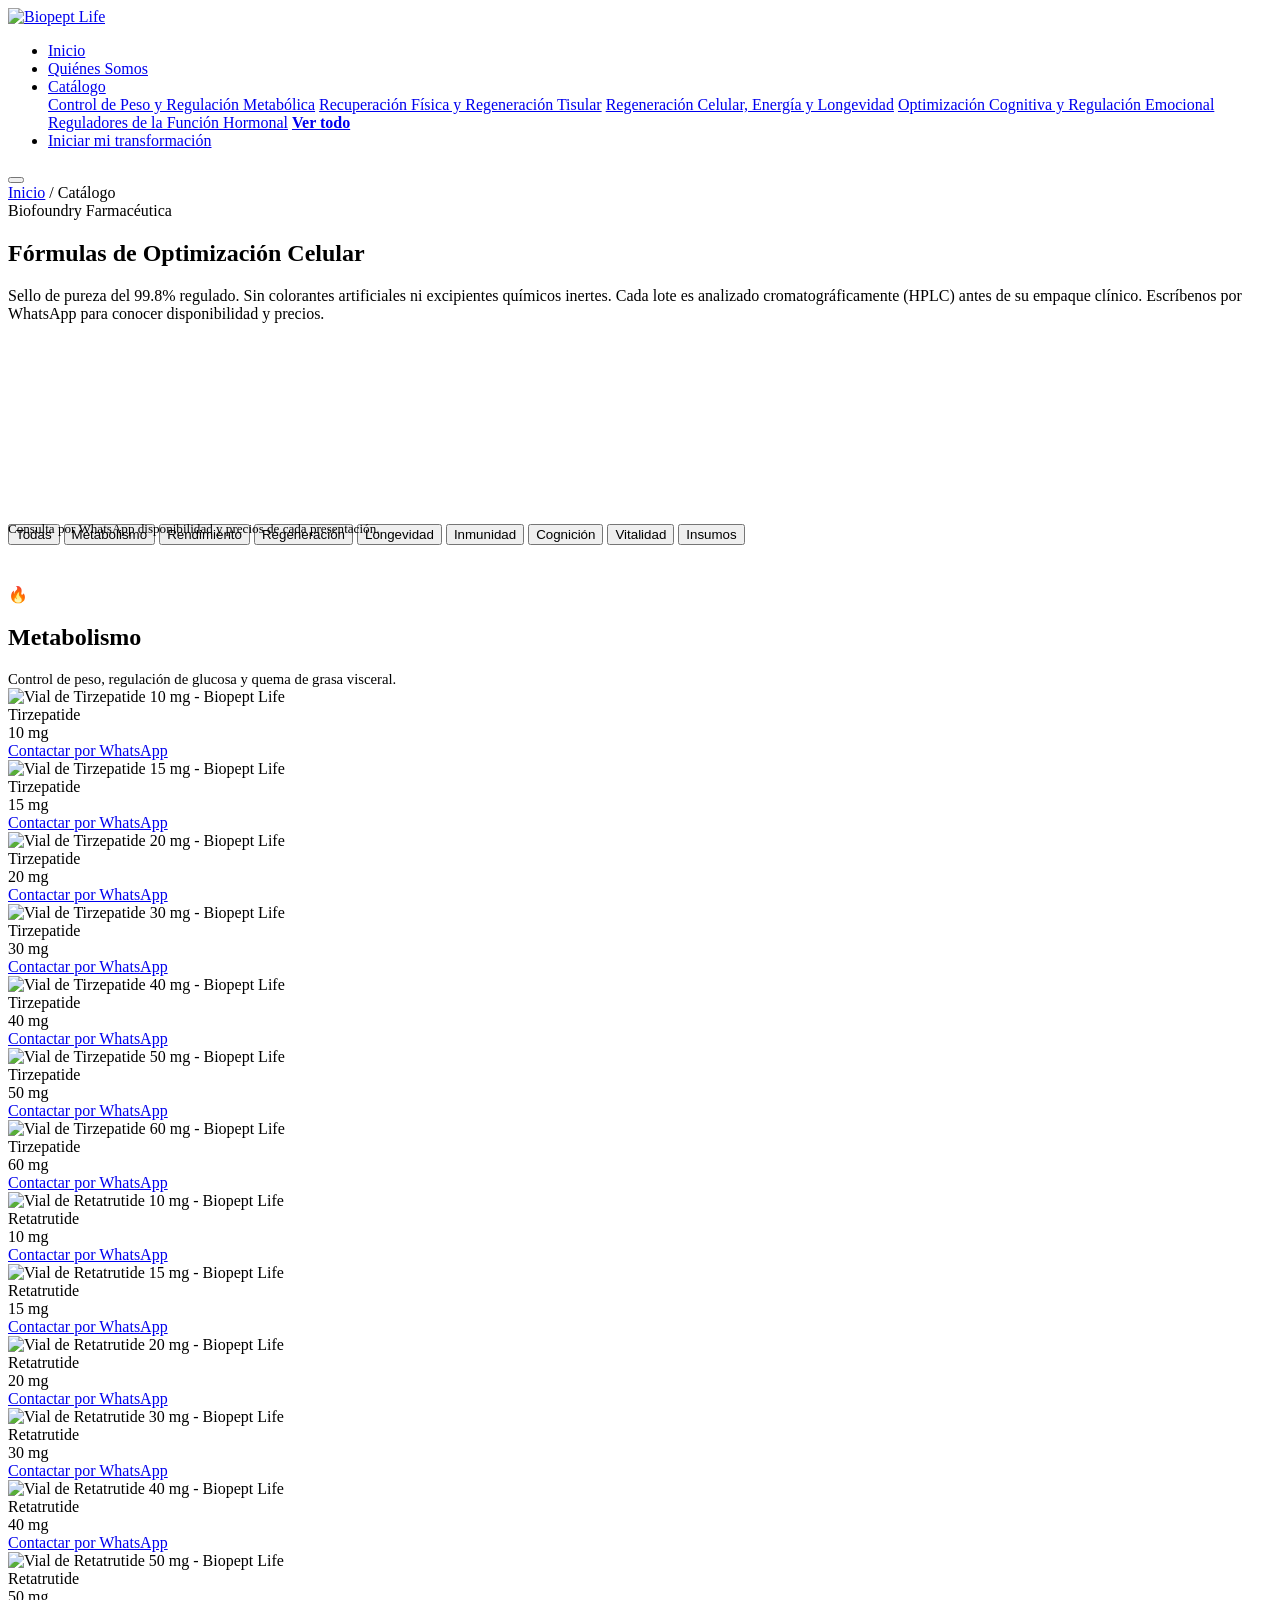
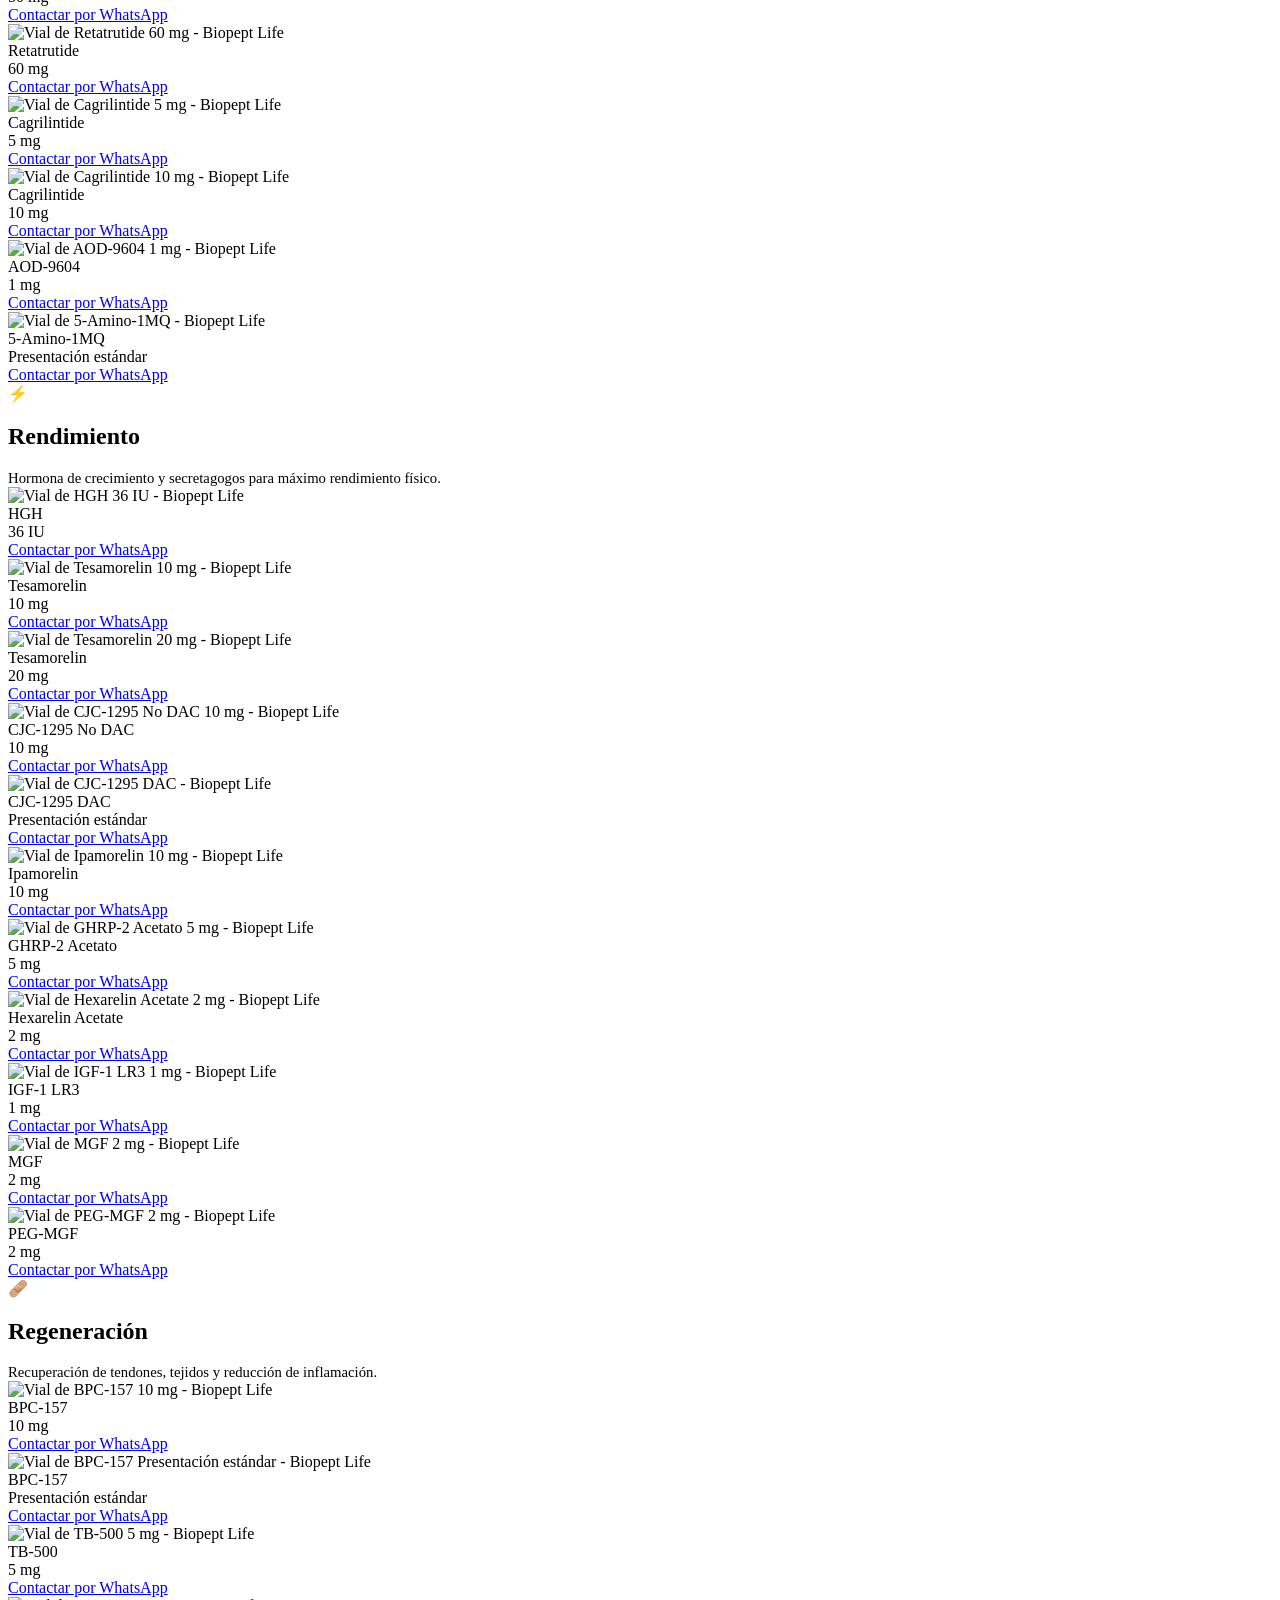
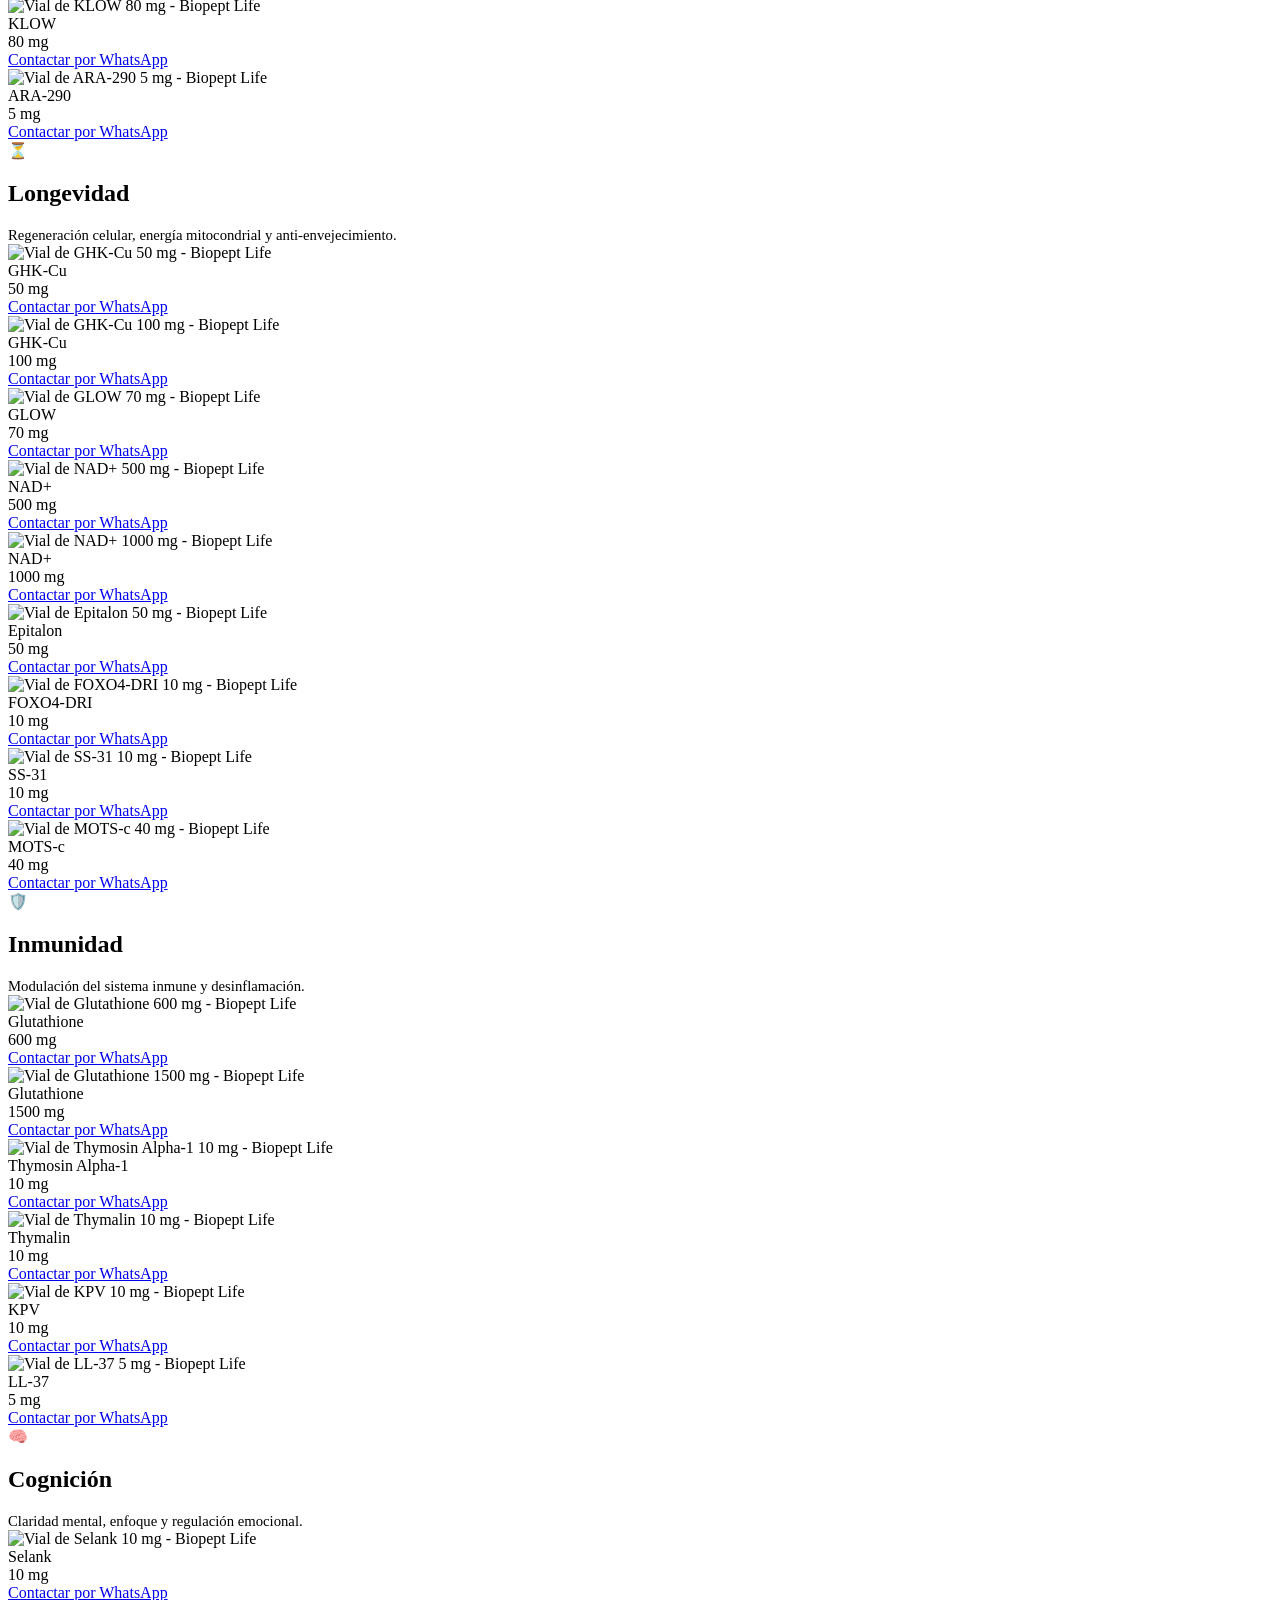
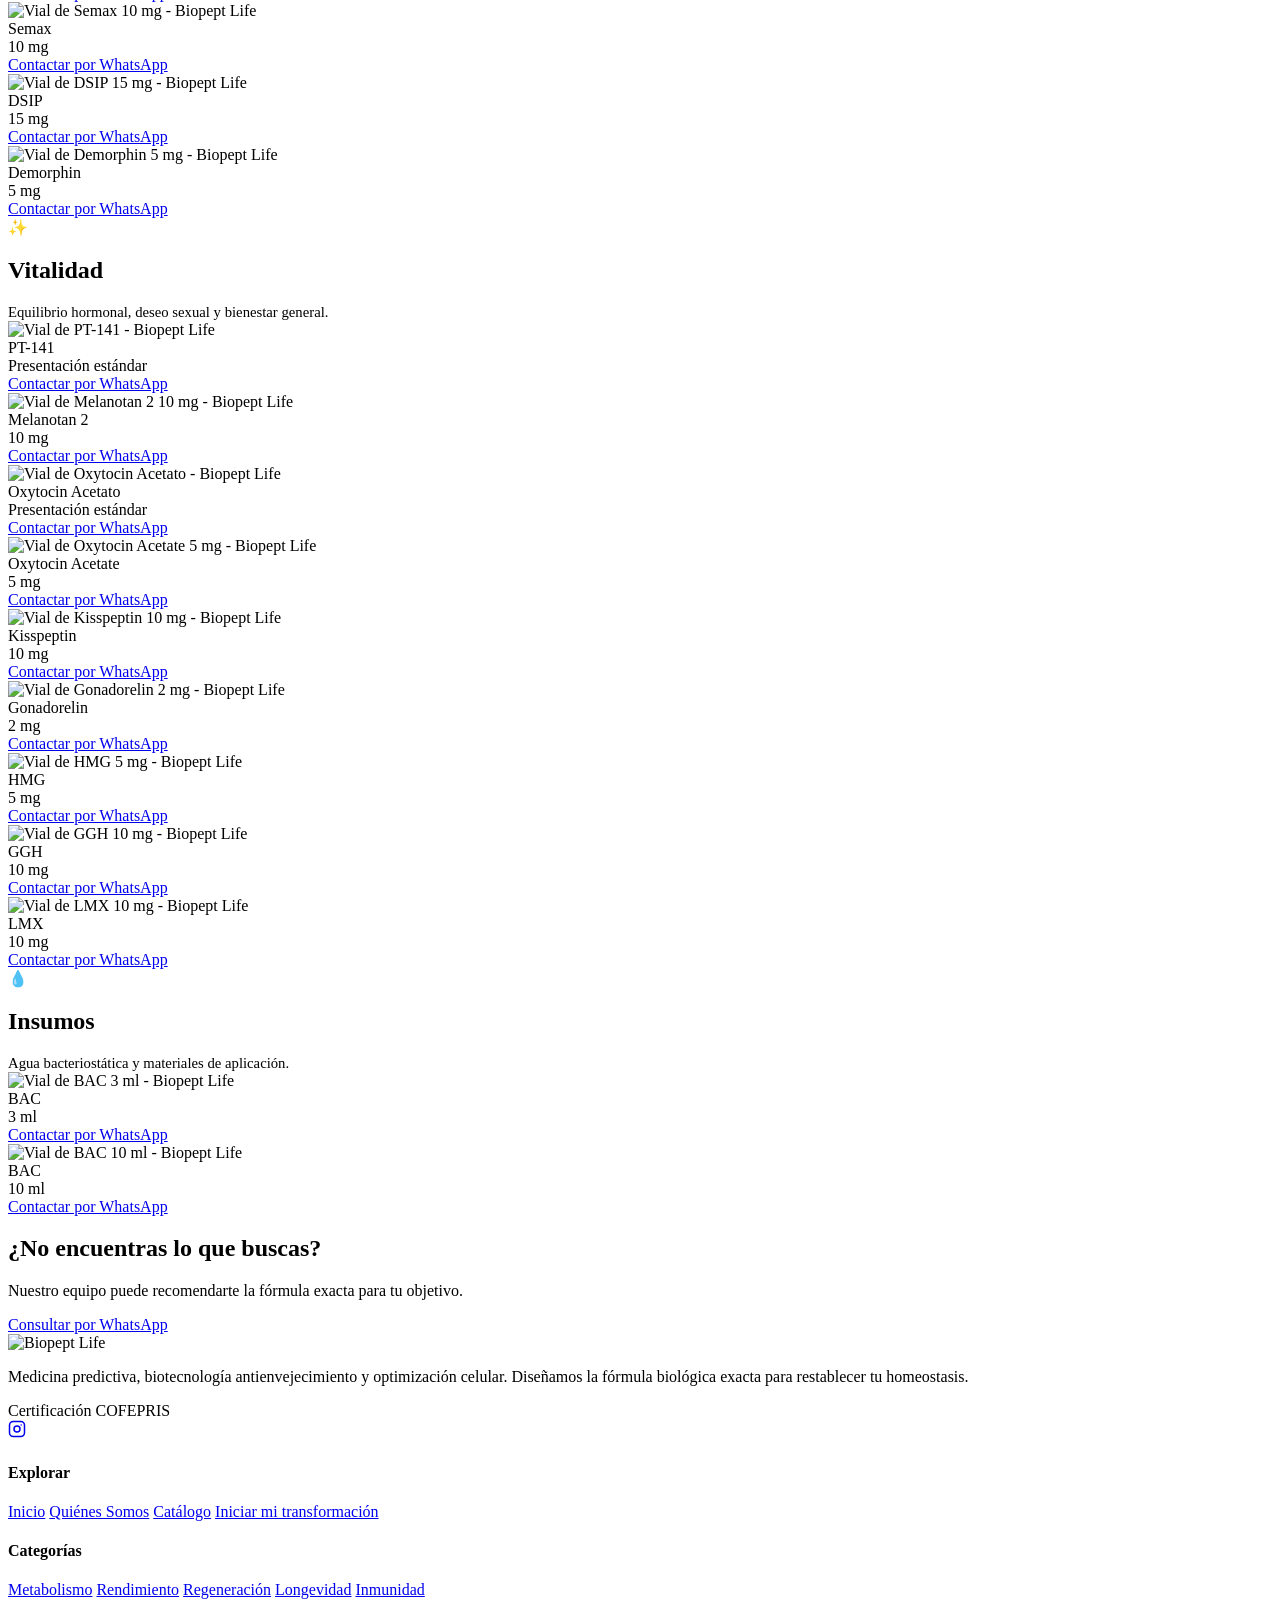
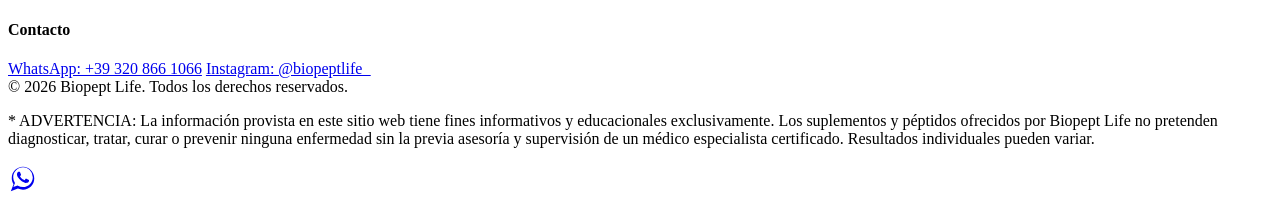
==== commit dba33b53: "Mover video al inicio (reemplaza slider de fotos), catalogo vuelve a foto estatica, agregar animacio" ====
--- a/catalogo/index.html
+++ b/catalogo/index.html
@@ -47,10 +47,7 @@
     </div>
   </header>
 
-  <section class="hero page-hero hero-video" style="min-height: 340px;">
-    <video class="hero-video-bg" autoplay muted loop playsinline poster="/biopeptlife-preview/assets/img/hero/hero-main.jpg">
-      <source src="/biopeptlife-preview/assets/video/catalogo-hero.mp4" type="video/mp4">
-    </video>
+  <section class="hero page-hero" style="--hero-img: url('/biopeptlife-preview/assets/img/hero/slide-laboratorio.jpg'); min-height: 340px;">
     <div class="container hero-inner">
       <div class="breadcrumbs">
         <a href="/biopeptlife-preview/">Inicio</a>
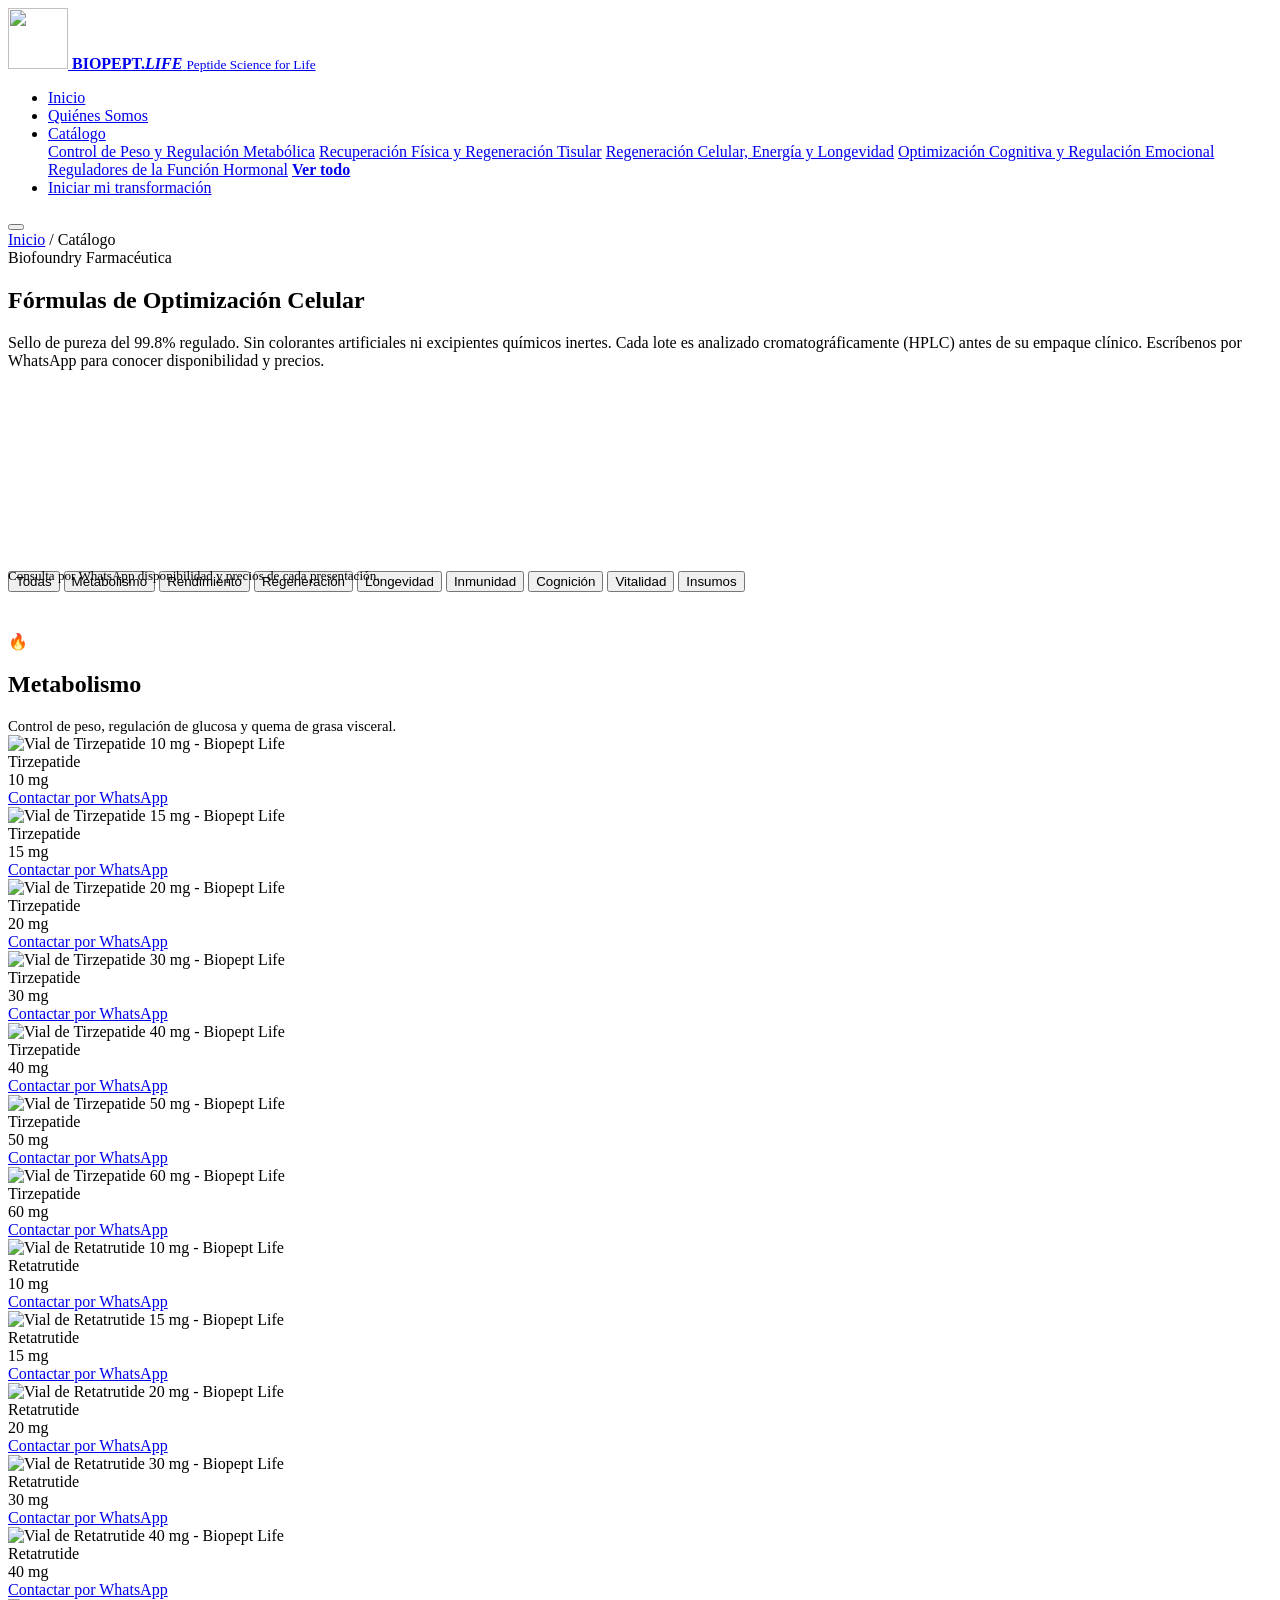
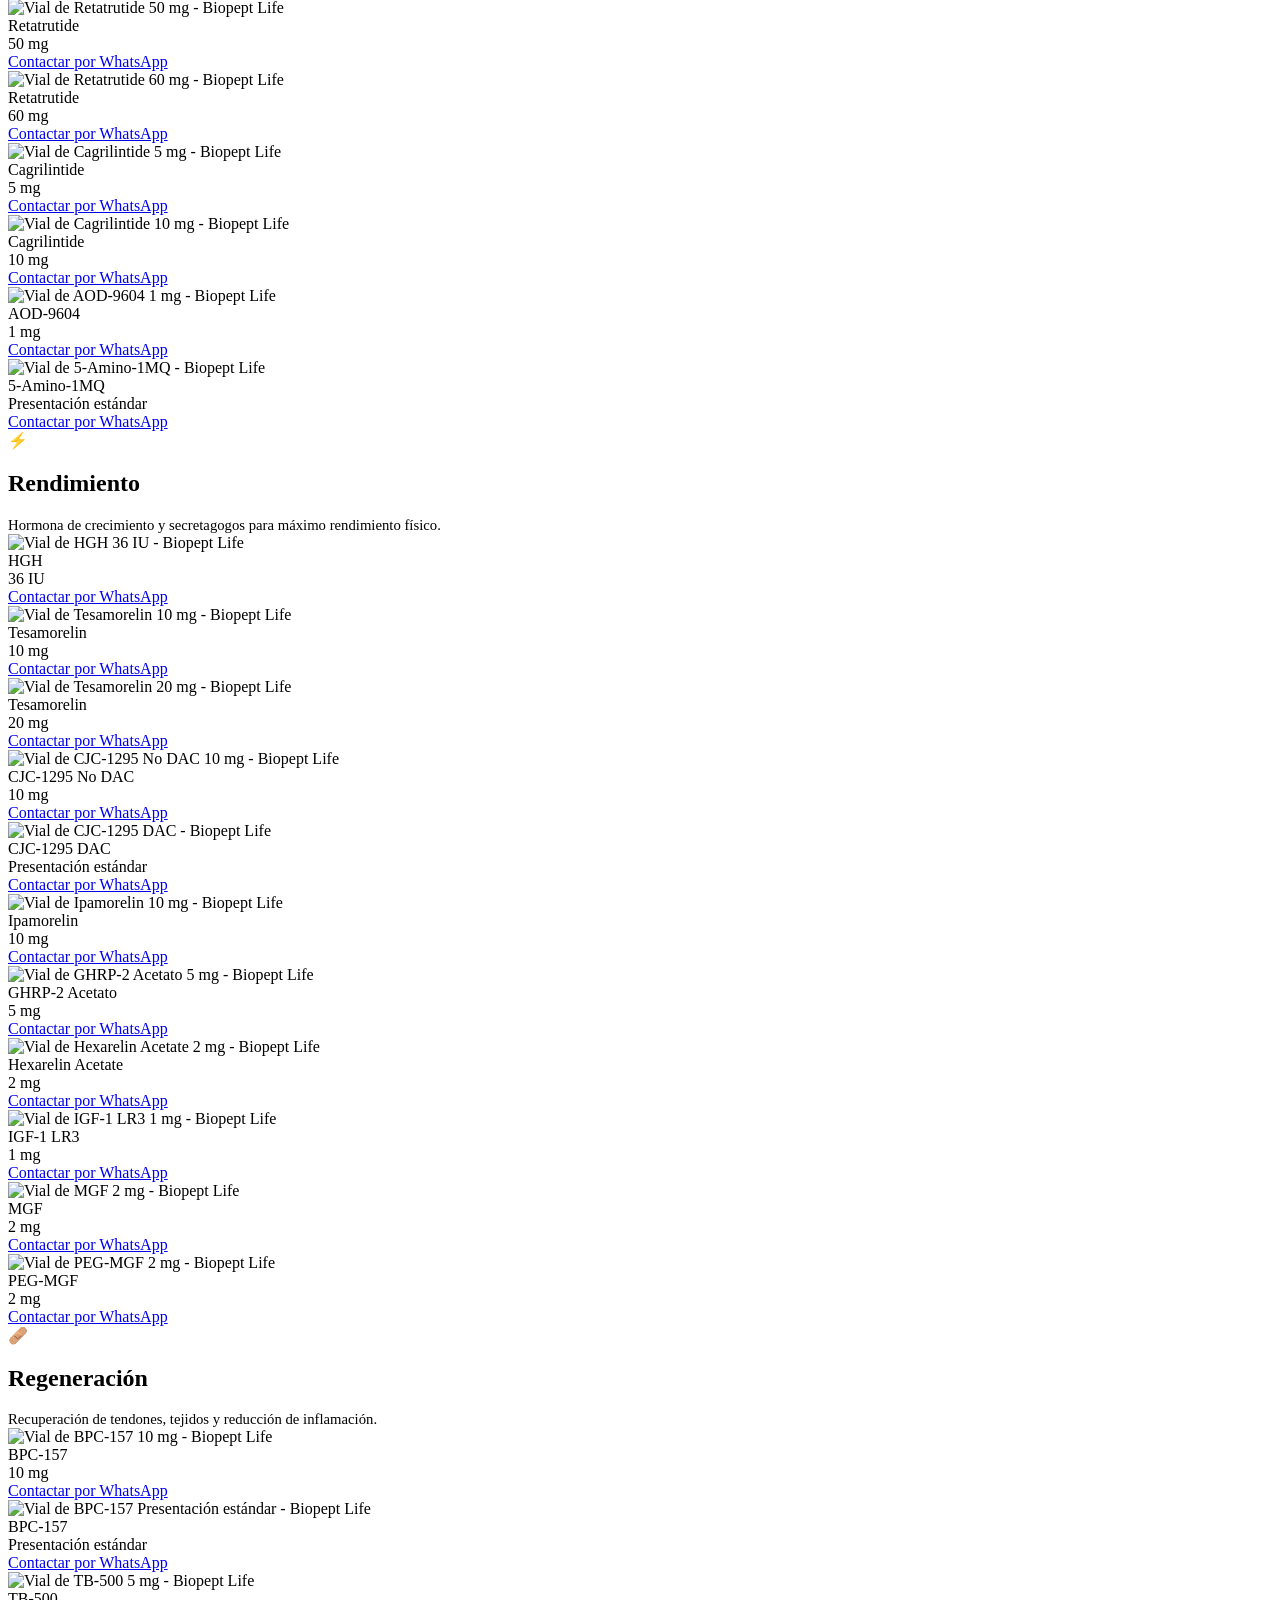
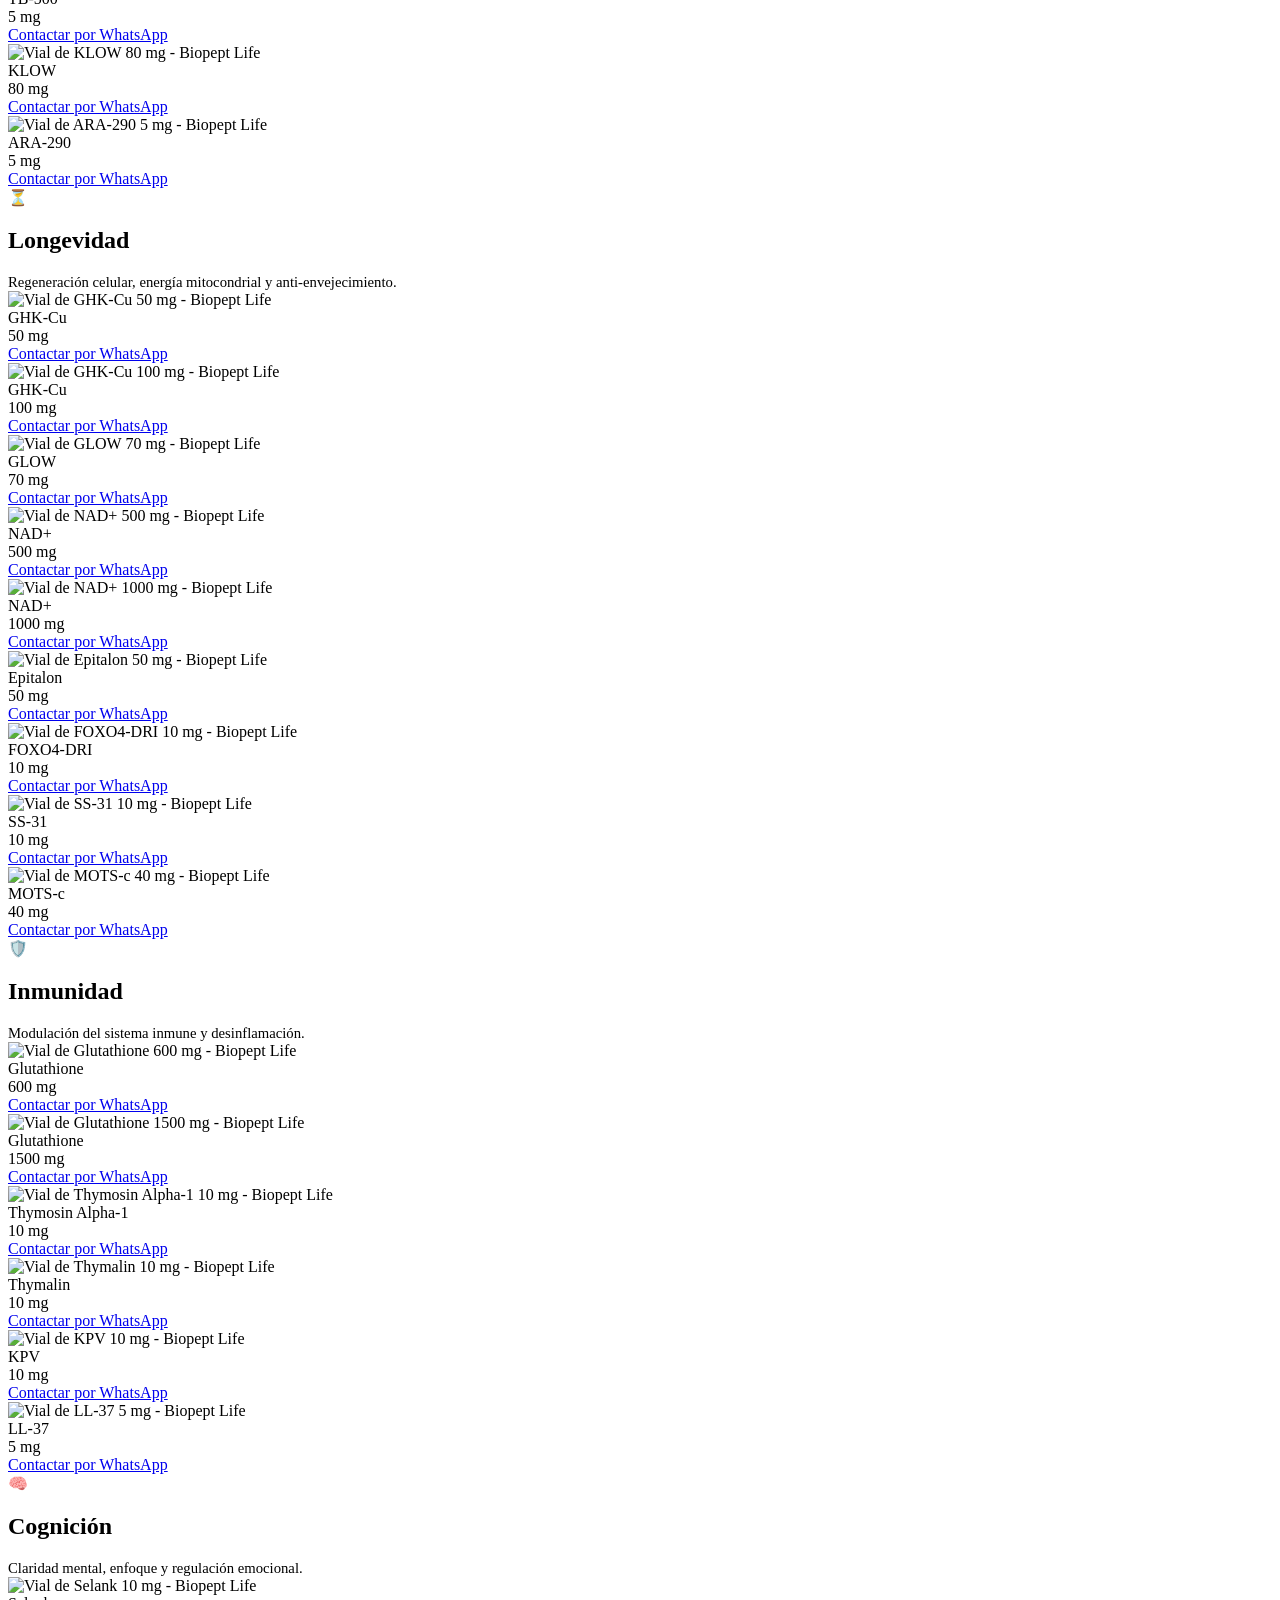
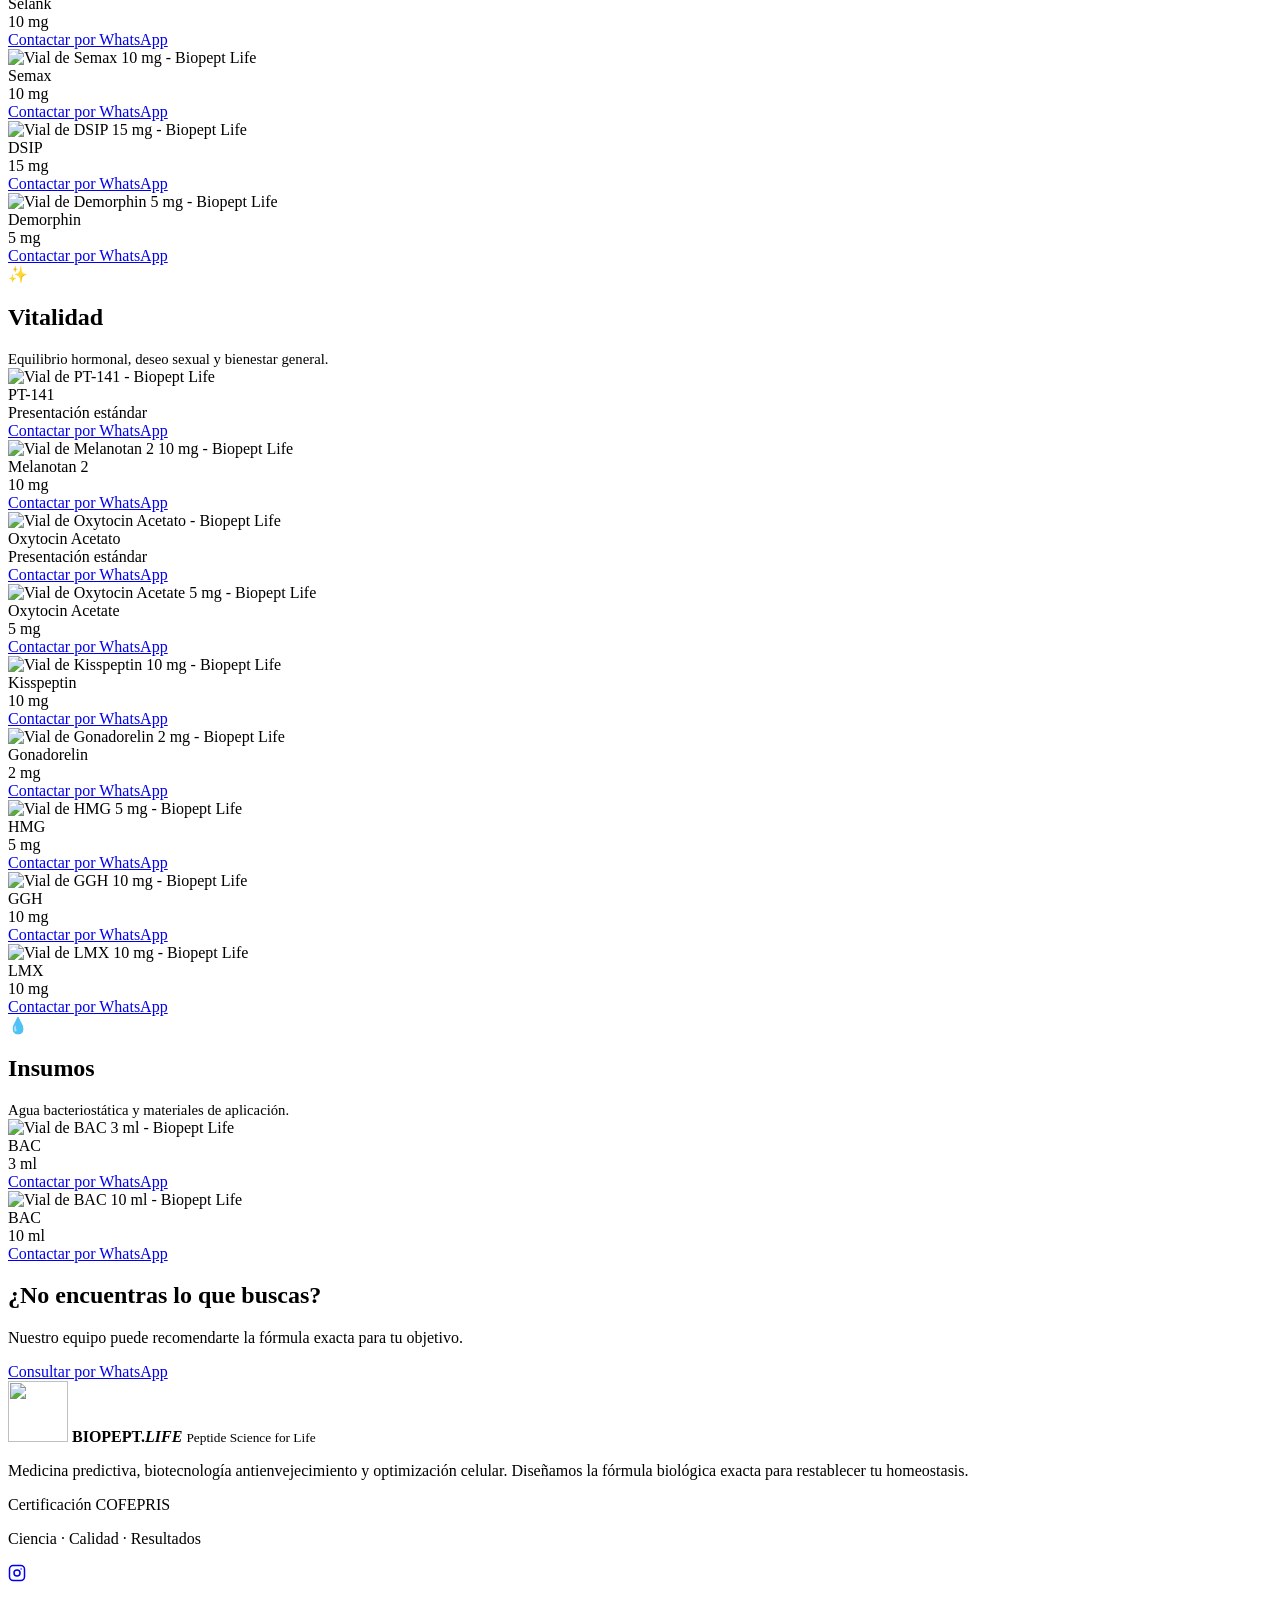
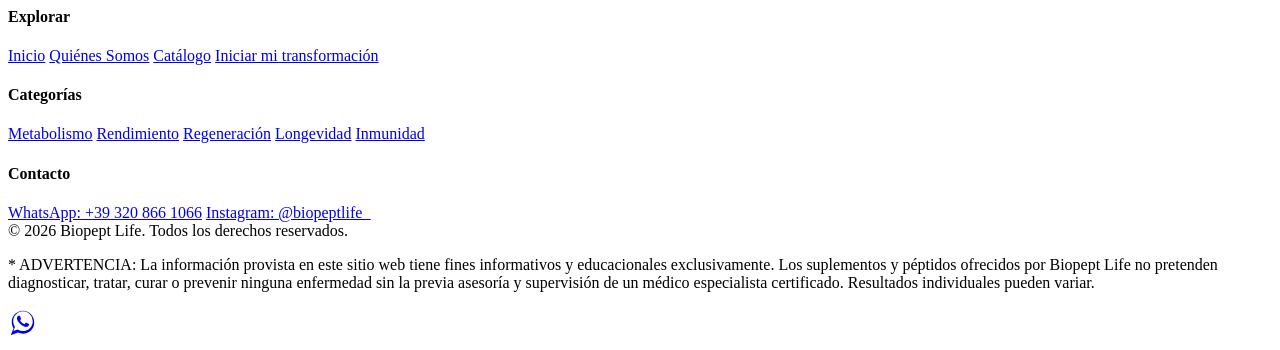
==== commit 224f7fb2: "Logo nuevo, textura de marca, imagenes de Quienes Somos actualizadas" ====
--- a/catalogo/index.html
+++ b/catalogo/index.html
@@ -22,7 +22,13 @@
 <body class="">
 <header class="site-header">
     <div class="container">
-      <a href="/biopeptlife-preview/" class="site-logo"><img src="/biopeptlife-preview/assets/img/brand/logo-header.png" alt="Biopept Life" width="200" height="100"></a>
+      <a href="/biopeptlife-preview/" class="site-logo">
+        <img src="/biopeptlife-preview/assets/img/brand/logo-icon.png" alt="" class="site-logo-icon" width="60" height="61">
+        <span class="site-logo-text">
+          <strong>BIOPEPT<span class="site-logo-dot">.</span><em>LIFE</em></strong>
+          <small>Peptide Science for Life</small>
+        </span>
+      </a>
       <nav class="main-nav">
         <ul>
           <li><a href="/biopeptlife-preview/" class="nav-link">Inicio</a></li>
@@ -693,9 +699,16 @@
     <div class="container">
       <div class="footer-grid">
         <div>
-          <div class="footer-logo-card"><img src="/biopeptlife-preview/assets/img/brand/logo-header.png" alt="Biopept Life" class="footer-logo"></div>
+          <div class="site-logo footer-logo">
+            <img src="/biopeptlife-preview/assets/img/brand/logo-icon.png" alt="" class="site-logo-icon" width="60" height="61">
+            <span class="site-logo-text">
+              <strong>BIOPEPT<span class="site-logo-dot">.</span><em>LIFE</em></strong>
+              <small>Peptide Science for Life</small>
+            </span>
+          </div>
           <p>Medicina predictiva, biotecnología antienvejecimiento y optimización celular. Diseñamos la fórmula biológica exacta para restablecer tu homeostasis.</p>
           <span class="footer-badge">Certificación COFEPRIS</span>
+          <p class="footer-tagline">Ciencia <span>·</span> Calidad <span>·</span> Resultados</p>
           <div class="footer-social">
             <a href="https://www.instagram.com/biopeptlife_/" target="_blank" rel="noopener" aria-label="Instagram">
               <svg width="18" height="18" viewBox="0 0 24 24" fill="none" stroke="currentColor" stroke-width="2"><rect x="2" y="2" width="20" height="20" rx="5"/><circle cx="12" cy="12" r="4"/><circle cx="17.5" cy="6.5" r="1" fill="currentColor" stroke="none"/></svg>
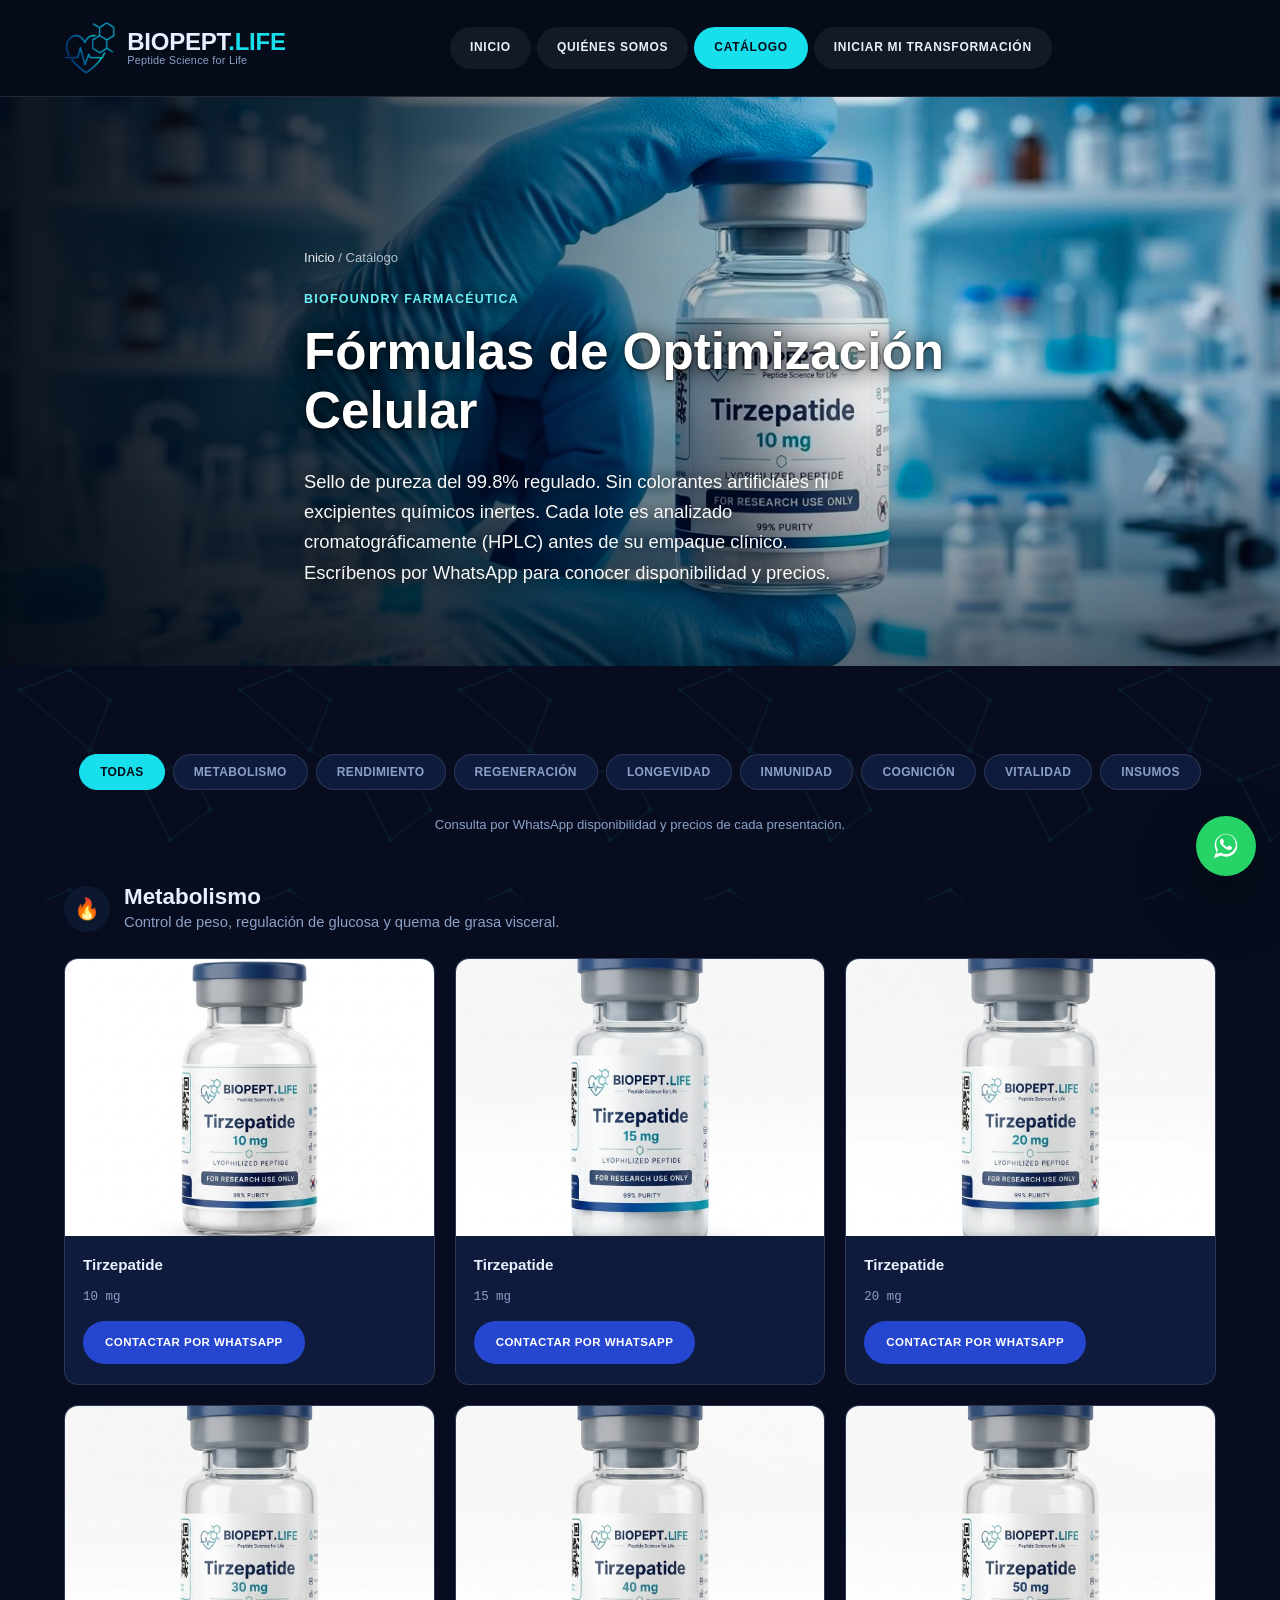
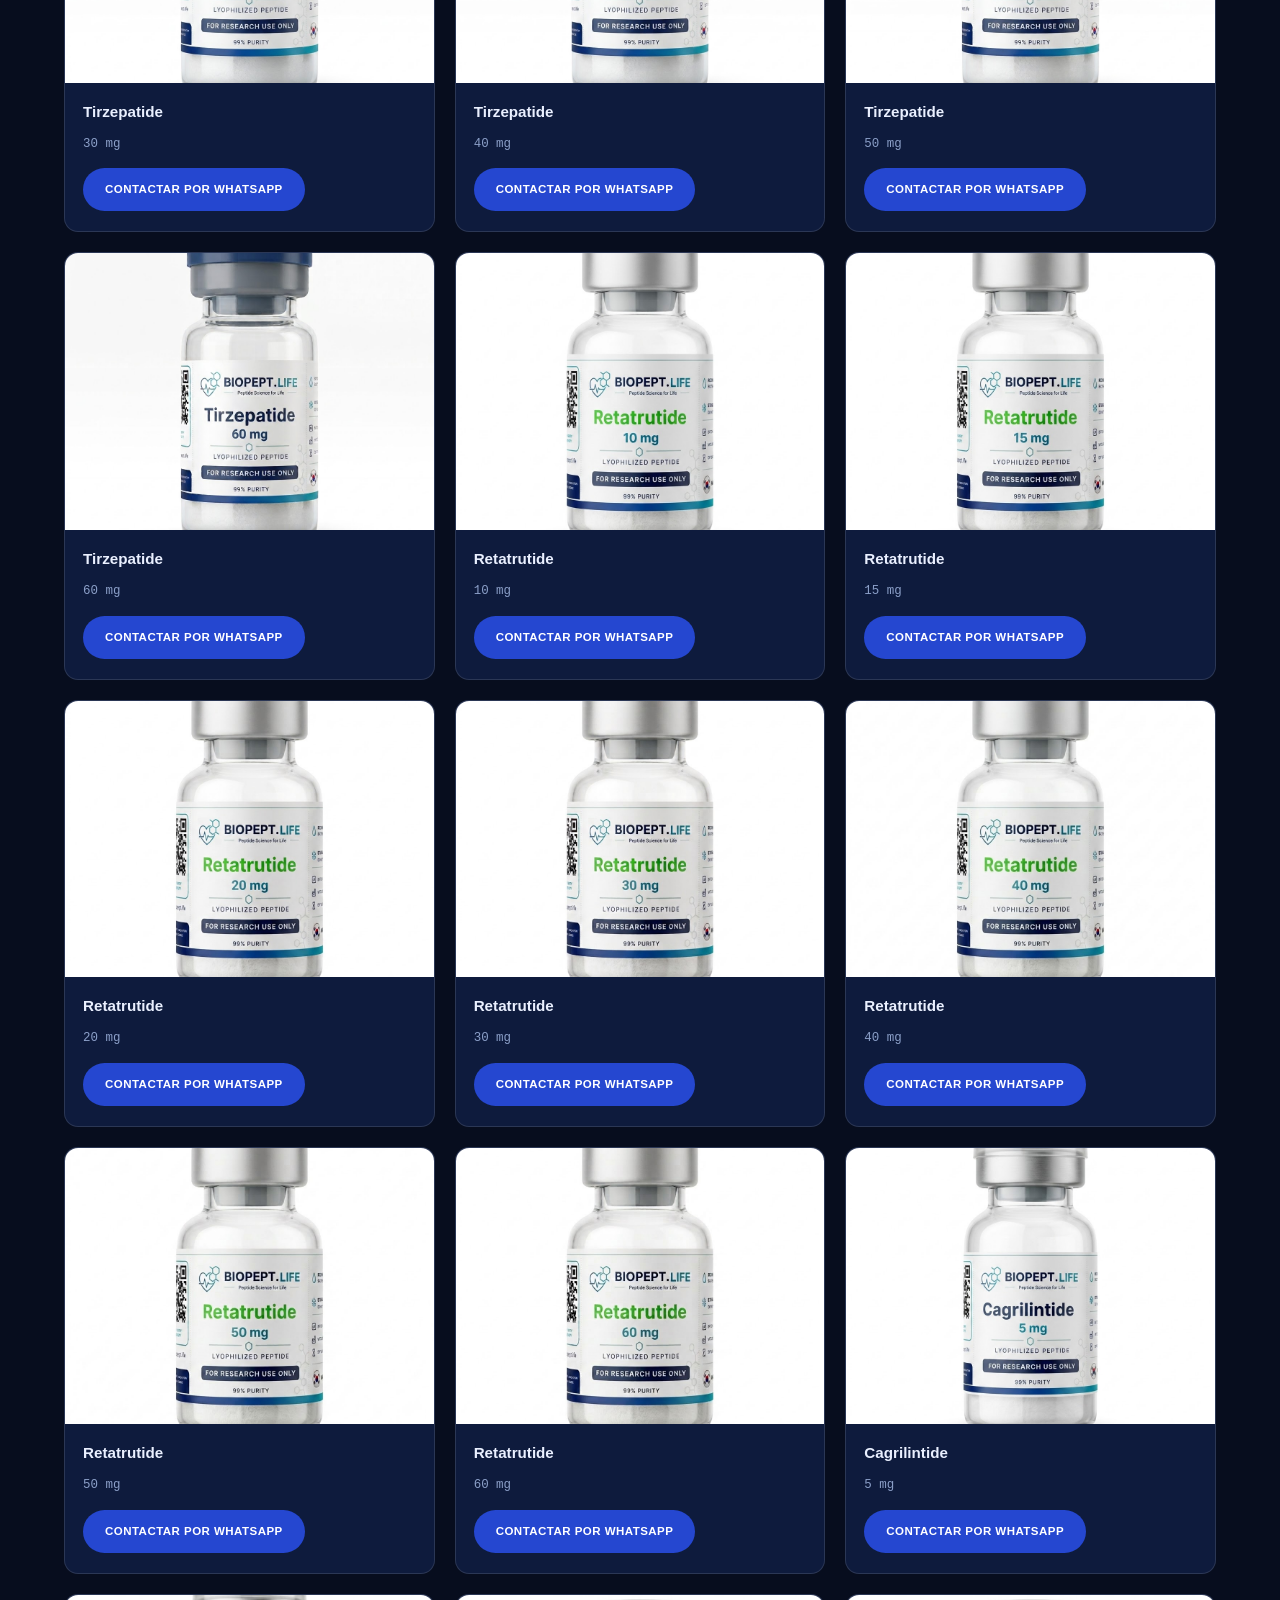
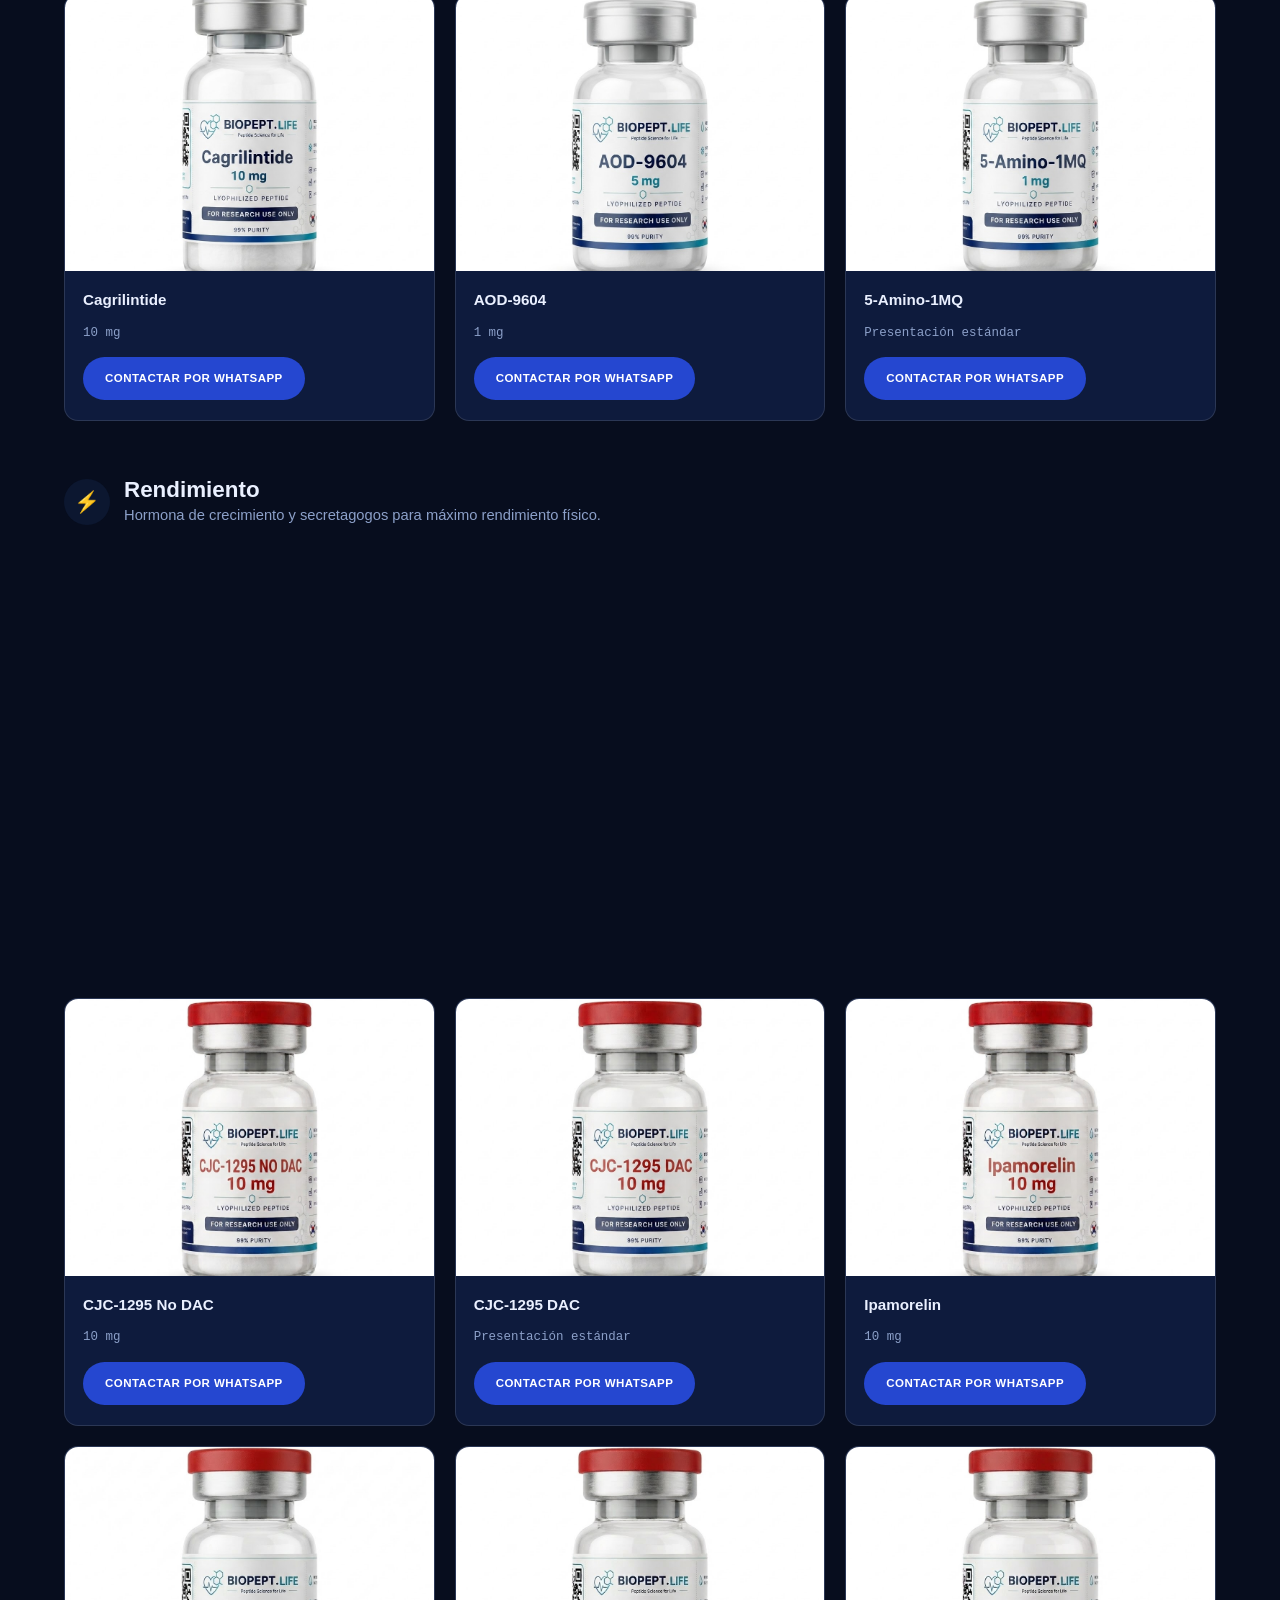
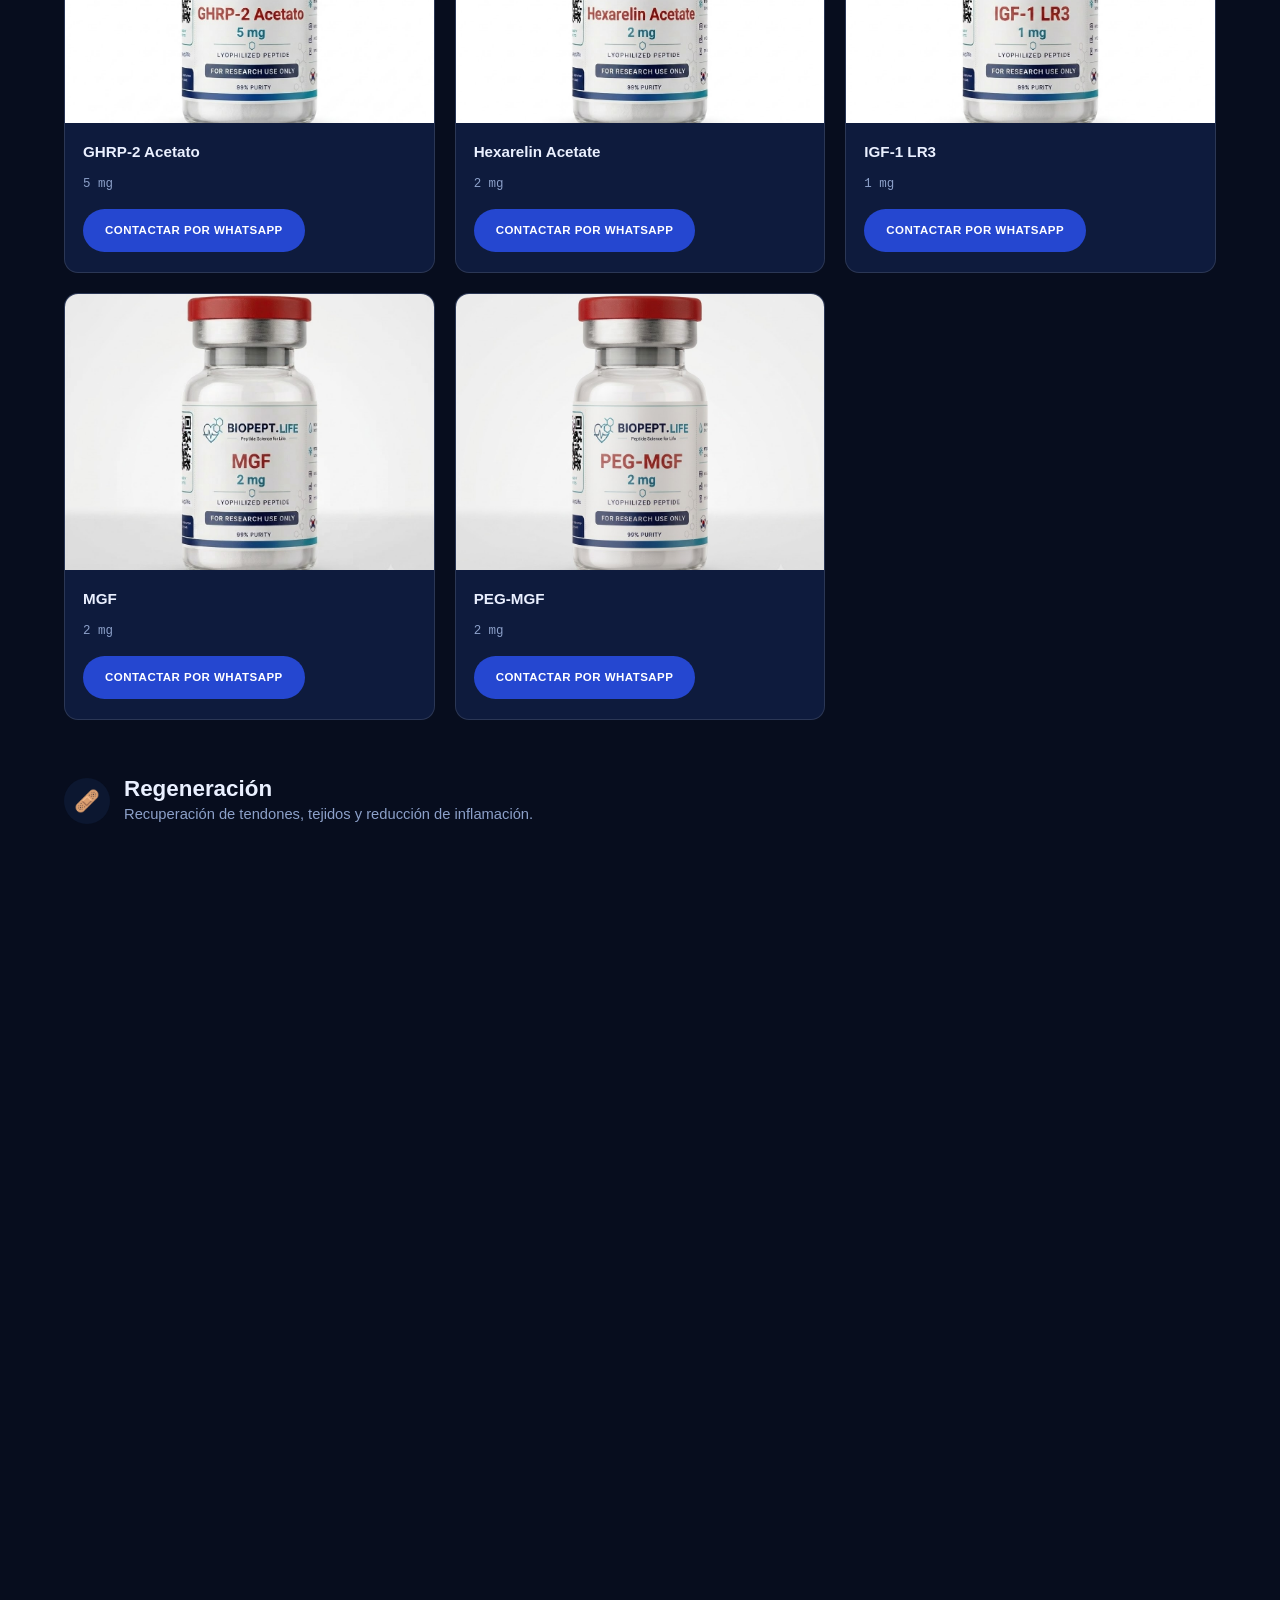
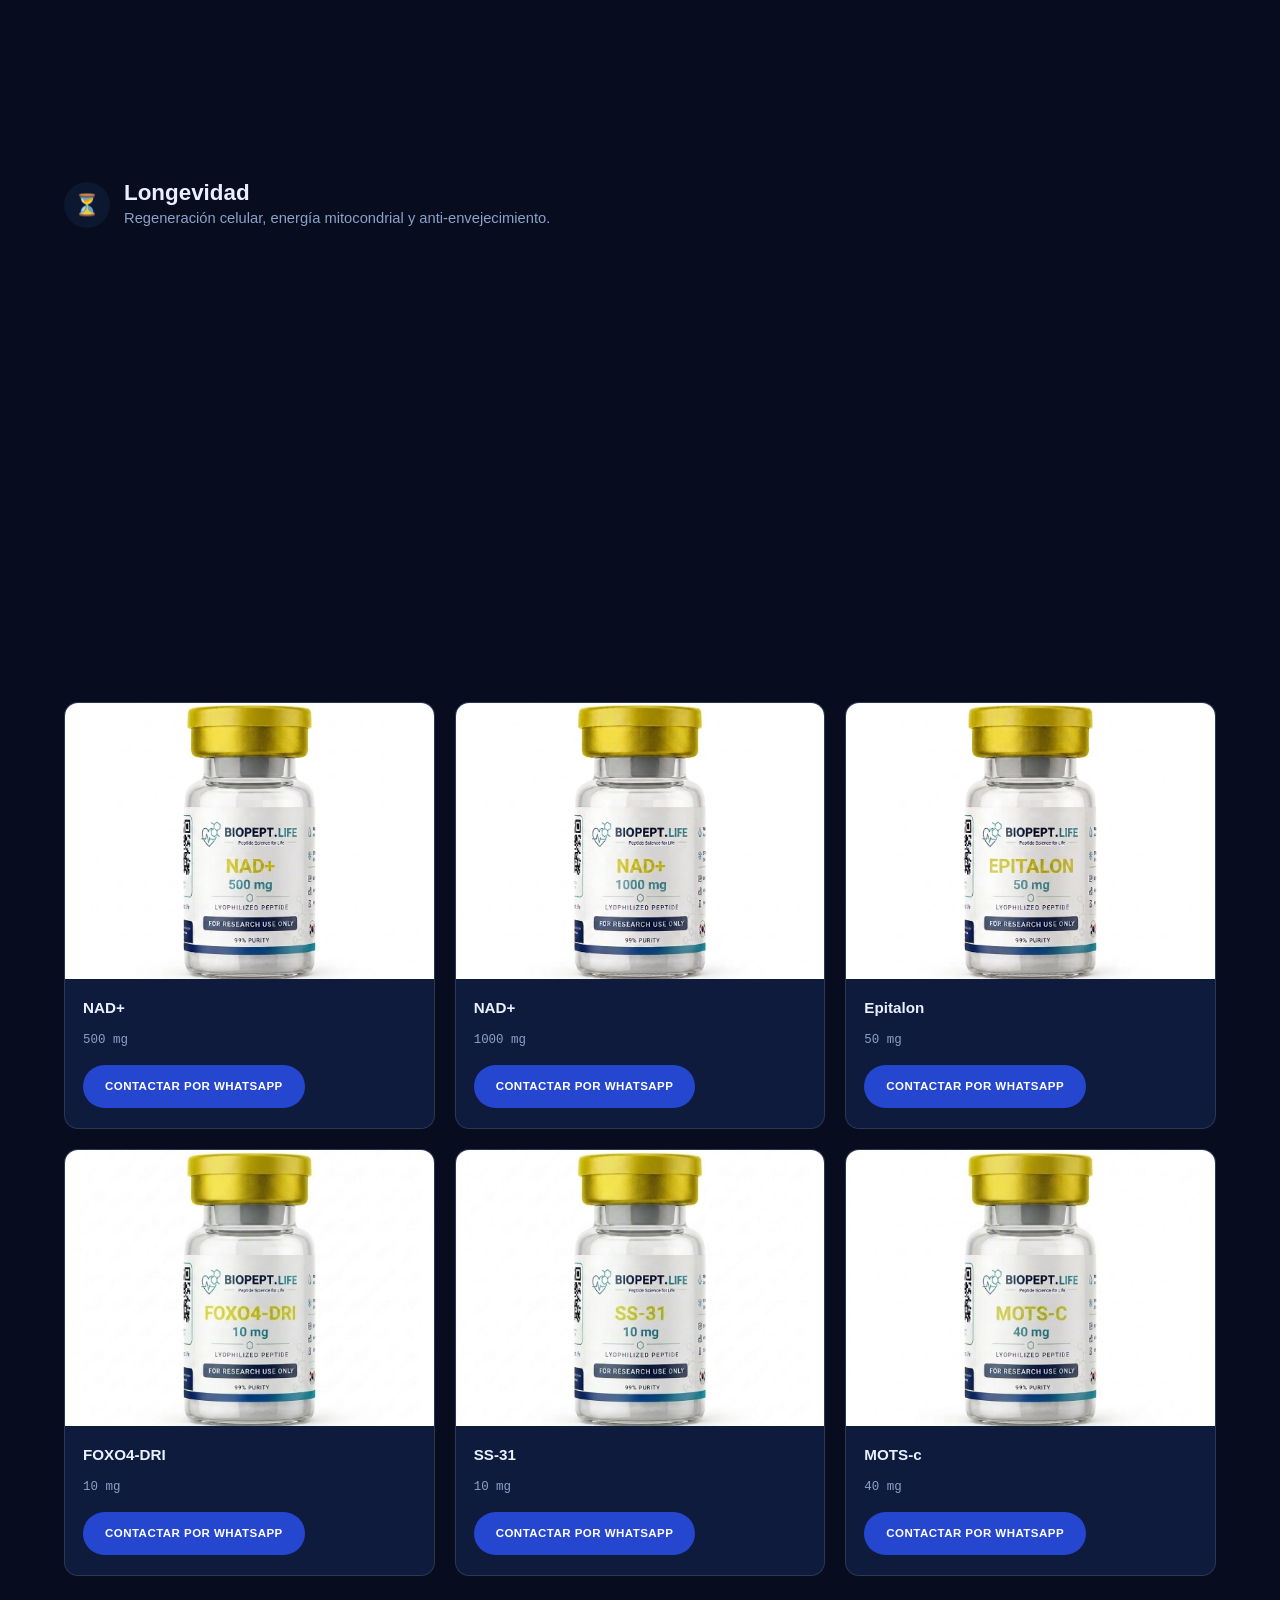
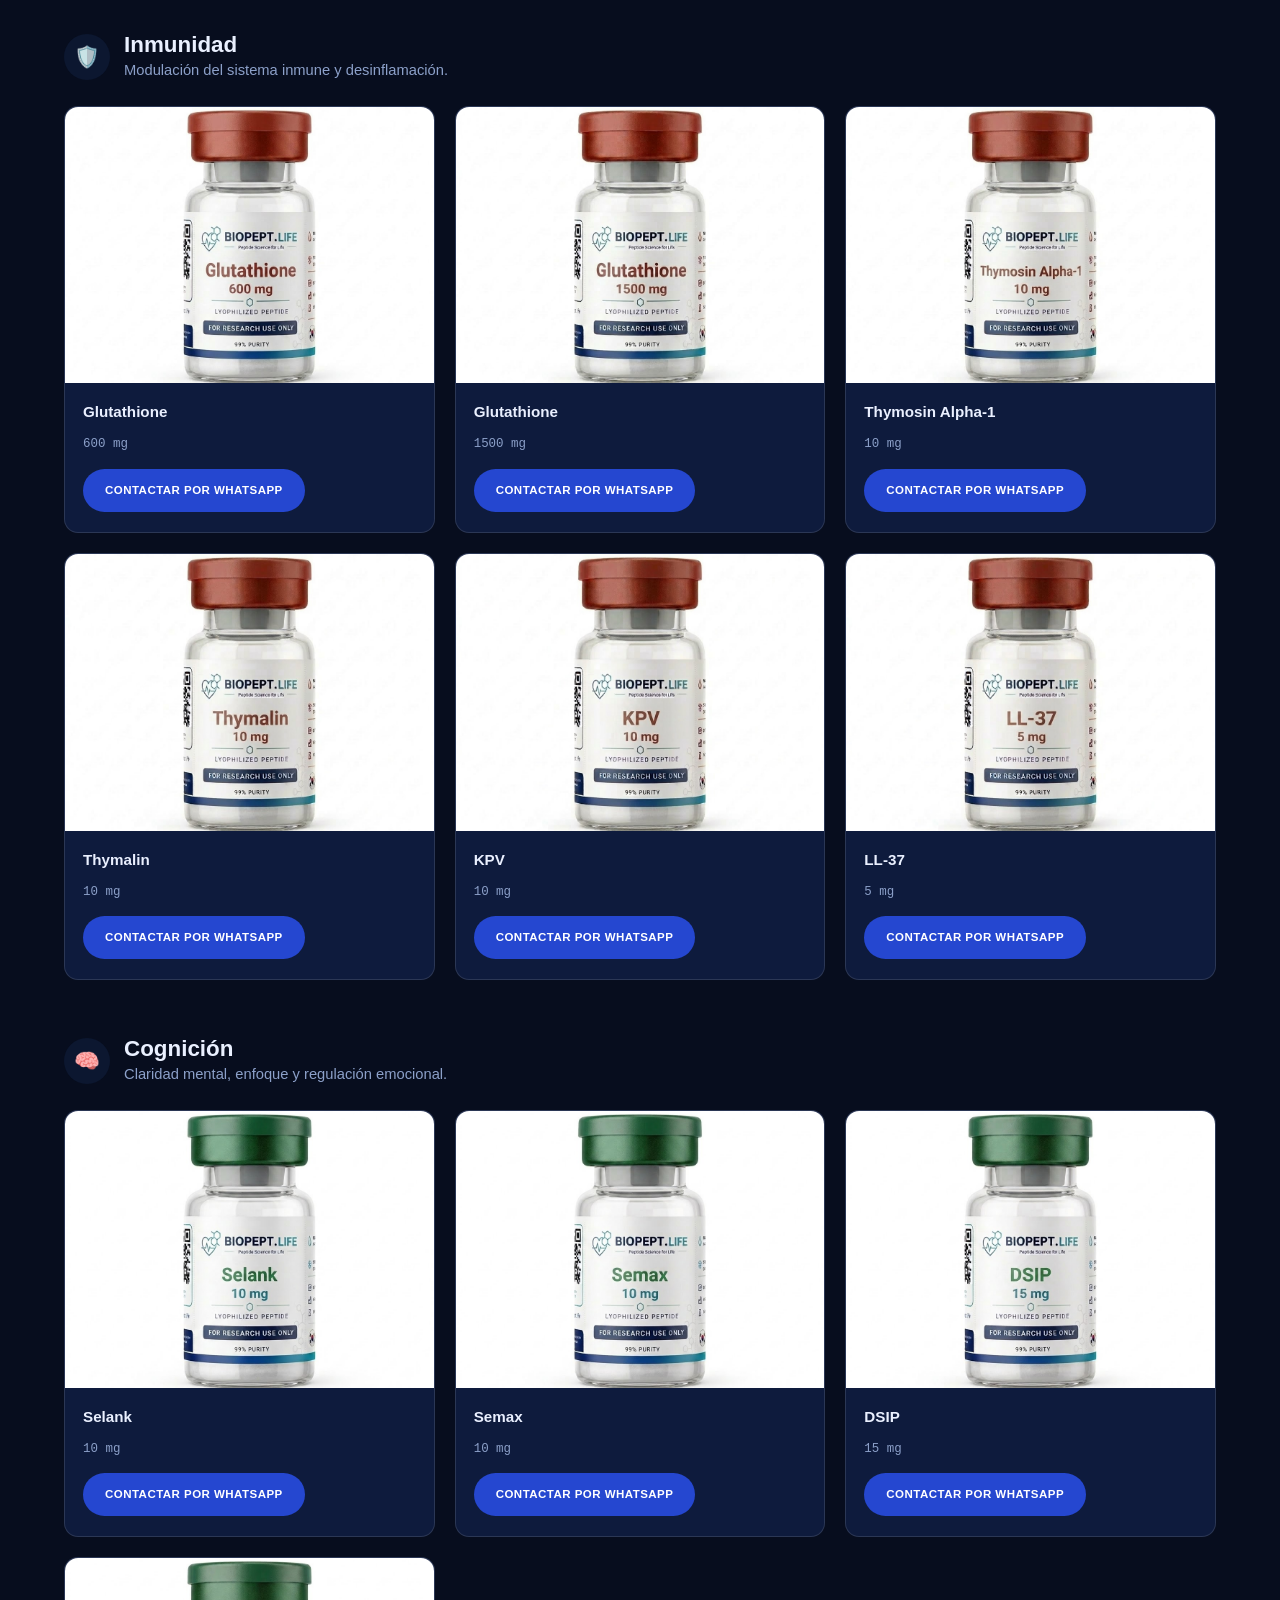
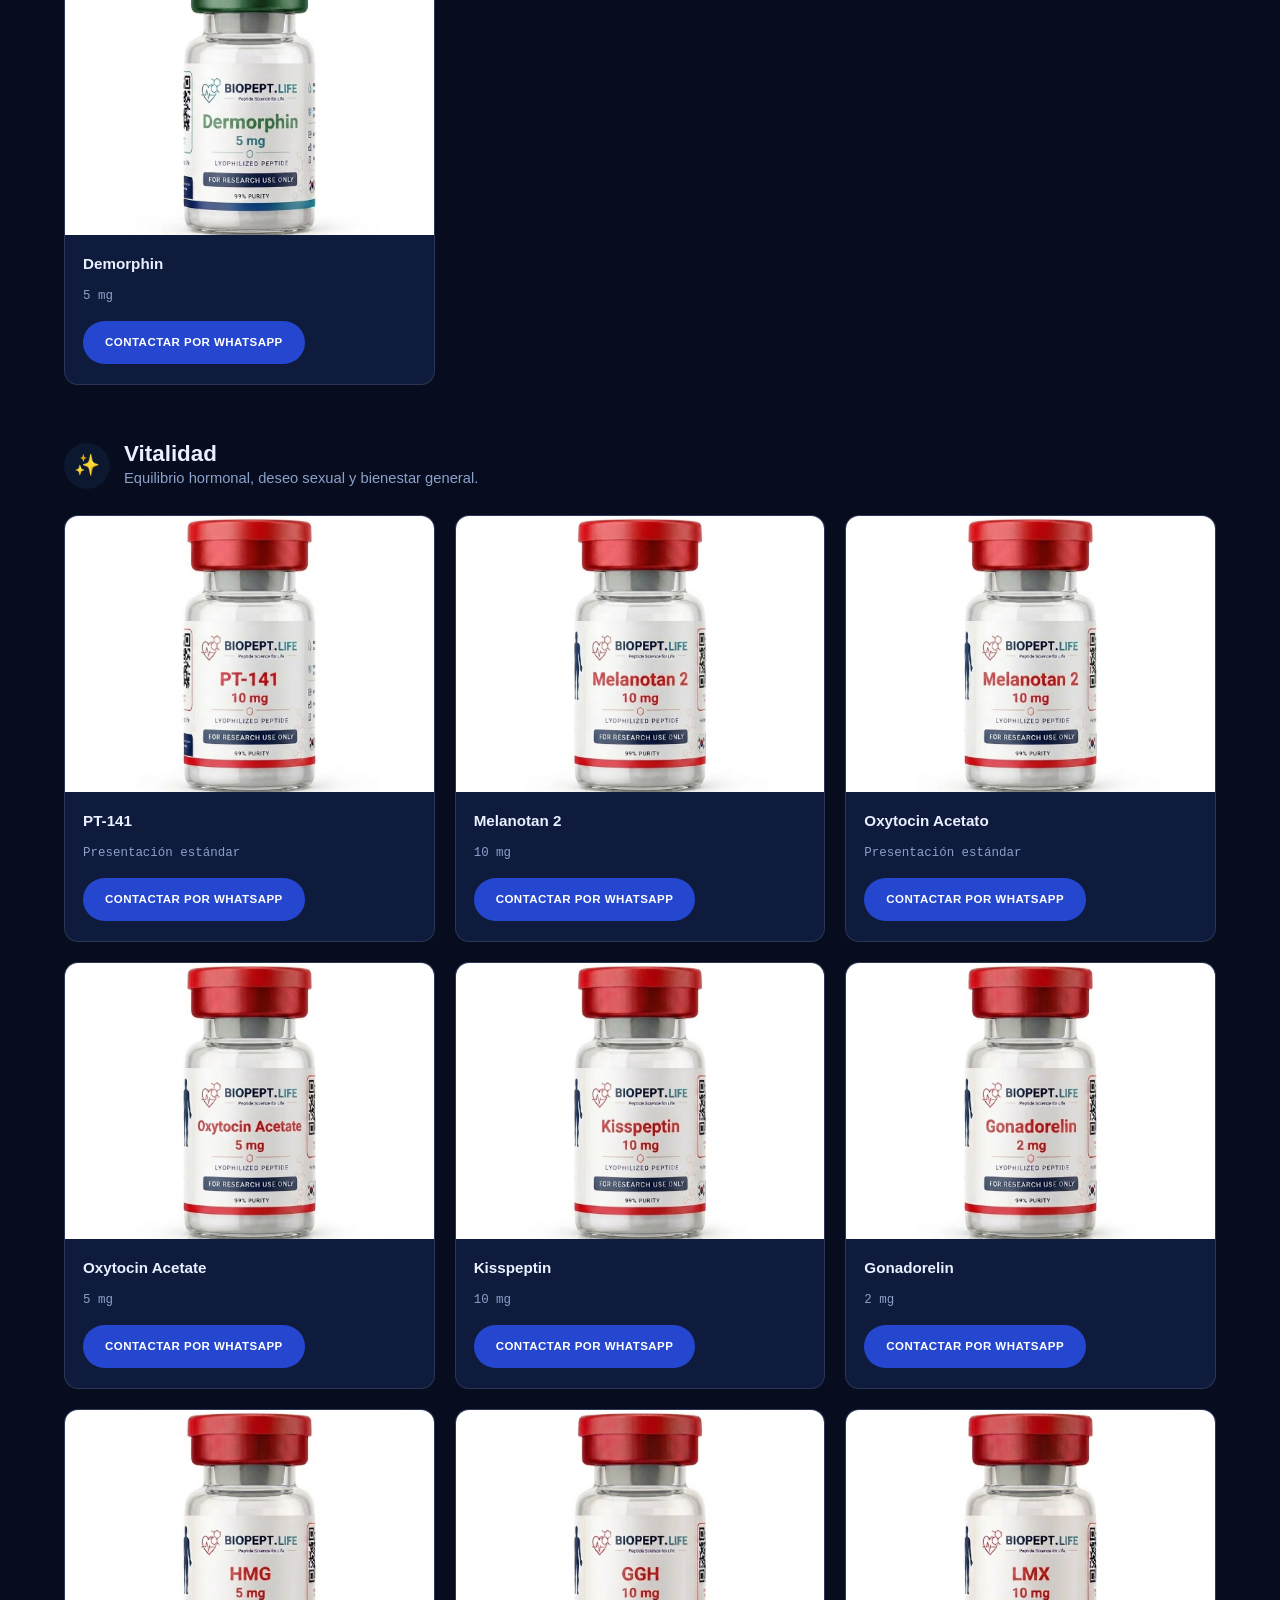
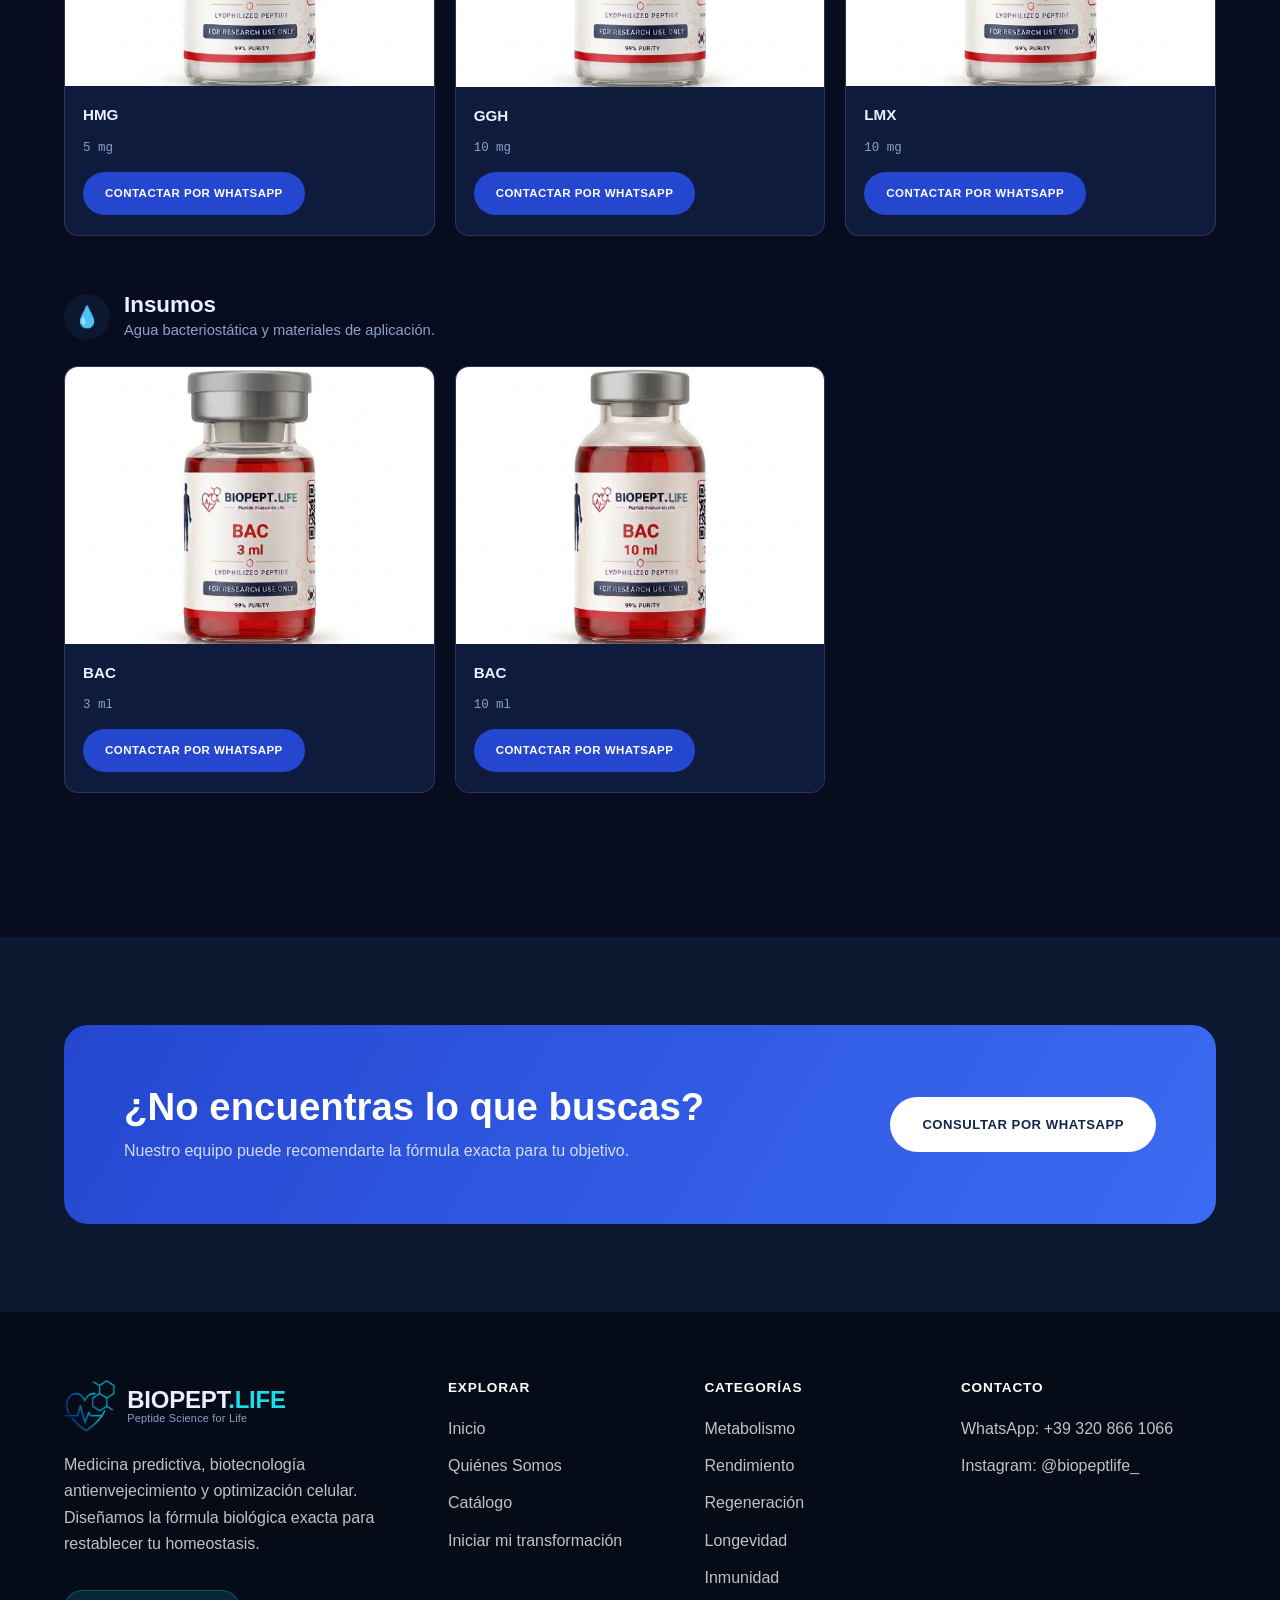
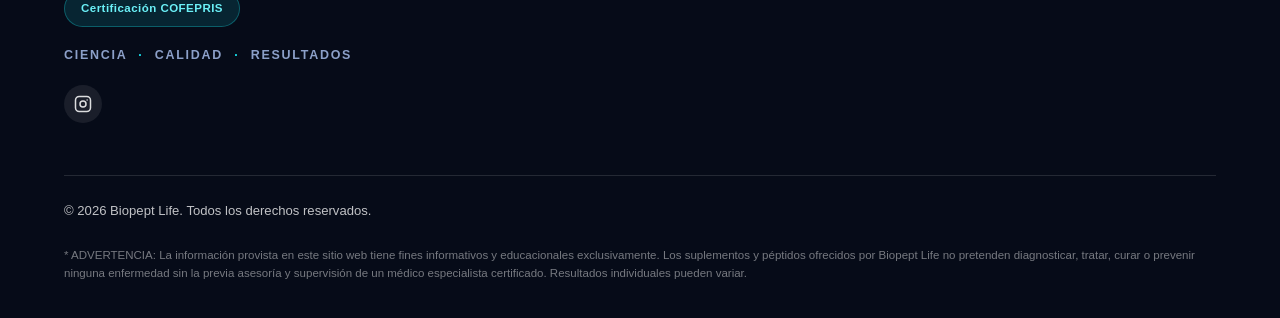
==== commit 1674969f: "Servir rutas en raiz para dominio propio biopeptlife.com" ====
--- a/catalogo/index.html
+++ b/catalogo/index.html
@@ -4,7 +4,6 @@
 <meta charset="UTF-8">
   <meta name="viewport" content="width=device-width, initial-scale=1">
   <title>Catálogo de Péptidos y Fórmulas | Biopept Life</title>
-  <meta name="robots" content="noindex,nofollow">
   <meta name="description" content="Explora nuestro catálogo completo de péptidos y suplementos de grado biotecnológico: metabolismo, rendimiento, regeneración, longevidad, inmunidad, cognición y vitalidad. Consulta por WhatsApp.">
   <link rel="canonical" href="https://biopeptlife.com/catalogo/">
   <meta property="og:type" content="website">
@@ -13,17 +12,17 @@
   <meta property="og:url" content="https://biopeptlife.com/catalogo/">
   <meta property="og:image" content="https://biopeptlife.com/assets/img/brand/logo-header.png">
   <meta name="twitter:card" content="summary_large_image">
-  <link rel="icon" href="/biopeptlife-preview/assets/img/brand/logo-mark.png">
+  <link rel="icon" href="/assets/img/brand/logo-mark.png">
   <link rel="preconnect" href="https://fonts.googleapis.com">
   <link rel="preconnect" href="https://fonts.gstatic.com" crossorigin>
   <link href="https://fonts.googleapis.com/css2?family=Plus+Jakarta+Sans:wght@500;600;700;800&family=Inter:wght@400;500;600;700&family=JetBrains+Mono:wght@500;600&display=swap" rel="stylesheet">
-  <link rel="stylesheet" href="/biopeptlife-preview/assets/css/style.css">
+  <link rel="stylesheet" href="/assets/css/style.css">
 </head>
 <body class="">
 <header class="site-header">
     <div class="container">
-      <a href="/biopeptlife-preview/" class="site-logo">
-        <img src="/biopeptlife-preview/assets/img/brand/logo-icon.png" alt="" class="site-logo-icon" width="60" height="61">
+      <a href="/" class="site-logo">
+        <img src="/assets/img/brand/logo-icon.png" alt="" class="site-logo-icon" width="60" height="61">
         <span class="site-logo-text">
           <strong>BIOPEPT<span class="site-logo-dot">.</span><em>LIFE</em></strong>
           <small>Peptide Science for Life</small>
@@ -31,17 +30,17 @@
       </a>
       <nav class="main-nav">
         <ul>
-          <li><a href="/biopeptlife-preview/" class="nav-link">Inicio</a></li>
-          <li><a href="/biopeptlife-preview/quienes-somos/" class="nav-link">Quiénes Somos</a></li>
+          <li><a href="/" class="nav-link">Inicio</a></li>
+          <li><a href="/quienes-somos/" class="nav-link">Quiénes Somos</a></li>
           <li class="has-dropdown active">
-        <a href="/biopeptlife-preview/catalogo/" class="nav-link">Catálogo</a>
+        <a href="/catalogo/" class="nav-link">Catálogo</a>
         <div class="dropdown-menu">
-          <a href="/biopeptlife-preview/catalogo/#metabolismo">Control de Peso y Regulación Metabólica</a>
-          <a href="/biopeptlife-preview/catalogo/#regeneracion">Recuperación Física y Regeneración Tisular</a>
-          <a href="/biopeptlife-preview/catalogo/#longevidad">Regeneración Celular, Energía y Longevidad</a>
-          <a href="/biopeptlife-preview/catalogo/#cognicion">Optimización Cognitiva y Regulación Emocional</a>
-          <a href="/biopeptlife-preview/catalogo/#vitalidad">Reguladores de la Función Hormonal</a>
-          <a href="/biopeptlife-preview/catalogo/"><strong>Ver todo</strong></a>
+          <a href="/catalogo/#metabolismo">Control de Peso y Regulación Metabólica</a>
+          <a href="/catalogo/#regeneracion">Recuperación Física y Regeneración Tisular</a>
+          <a href="/catalogo/#longevidad">Regeneración Celular, Energía y Longevidad</a>
+          <a href="/catalogo/#cognicion">Optimización Cognitiva y Regulación Emocional</a>
+          <a href="/catalogo/#vitalidad">Reguladores de la Función Hormonal</a>
+          <a href="/catalogo/"><strong>Ver todo</strong></a>
         </div>
       </li>
           <li><a href="https://wa.me/393208661066?text=Hola!%20Quiero%20m%C3%A1s%20informaci%C3%B3n%20sobre%20los%20productos%20de%20Biopept%20Life" class="nav-link" target="_blank" rel="noopener">Iniciar mi transformación</a></li>
@@ -53,10 +52,10 @@
     </div>
   </header>
 
-  <section class="hero page-hero" style="--hero-img: url('/biopeptlife-preview/assets/img/hero/slide-laboratorio.jpg'); min-height: 340px;">
+  <section class="hero page-hero" style="--hero-img: url('/assets/img/hero/slide-laboratorio.jpg'); min-height: 340px;">
     <div class="container hero-inner">
       <div class="breadcrumbs">
-        <a href="/biopeptlife-preview/">Inicio</a>
+        <a href="/">Inicio</a>
          / <span>Catálogo</span>
       </div>
       <span class="eyebrow">Biofoundry Farmacéutica</span>
@@ -90,7 +89,7 @@
         </div>
         <div class="product-row-grid">
           <div class="product-row">
-          <div class="product-row-img"><img src="/biopeptlife-preview/assets/img/products/tirzepatide-10-mg.jpg" alt="Vial de Tirzepatide 10 mg - Biopept Life" loading="lazy" width="300" height="300"></div>
+          <div class="product-row-img"><img src="/assets/img/products/tirzepatide-10-mg.jpg" alt="Vial de Tirzepatide 10 mg - Biopept Life" loading="lazy" width="300" height="300"></div>
           <div class="product-row-body">
             <div class="product-row-name">Tirzepatide</div>
             <div class="product-row-dose">10 mg</div>
@@ -98,7 +97,7 @@
           </div>
         </div>
           <div class="product-row">
-          <div class="product-row-img"><img src="/biopeptlife-preview/assets/img/products/tirzepatide-15-mg.jpg" alt="Vial de Tirzepatide 15 mg - Biopept Life" loading="lazy" width="300" height="300"></div>
+          <div class="product-row-img"><img src="/assets/img/products/tirzepatide-15-mg.jpg" alt="Vial de Tirzepatide 15 mg - Biopept Life" loading="lazy" width="300" height="300"></div>
           <div class="product-row-body">
             <div class="product-row-name">Tirzepatide</div>
             <div class="product-row-dose">15 mg</div>
@@ -106,7 +105,7 @@
           </div>
         </div>
           <div class="product-row">
-          <div class="product-row-img"><img src="/biopeptlife-preview/assets/img/products/tirzepatide-20-mg.jpg" alt="Vial de Tirzepatide 20 mg - Biopept Life" loading="lazy" width="300" height="300"></div>
+          <div class="product-row-img"><img src="/assets/img/products/tirzepatide-20-mg.jpg" alt="Vial de Tirzepatide 20 mg - Biopept Life" loading="lazy" width="300" height="300"></div>
           <div class="product-row-body">
             <div class="product-row-name">Tirzepatide</div>
             <div class="product-row-dose">20 mg</div>
@@ -114,7 +113,7 @@
           </div>
         </div>
           <div class="product-row">
-          <div class="product-row-img"><img src="/biopeptlife-preview/assets/img/products/tirzepatide-30-mg.jpg" alt="Vial de Tirzepatide 30 mg - Biopept Life" loading="lazy" width="300" height="300"></div>
+          <div class="product-row-img"><img src="/assets/img/products/tirzepatide-30-mg.jpg" alt="Vial de Tirzepatide 30 mg - Biopept Life" loading="lazy" width="300" height="300"></div>
           <div class="product-row-body">
             <div class="product-row-name">Tirzepatide</div>
             <div class="product-row-dose">30 mg</div>
@@ -122,7 +121,7 @@
           </div>
         </div>
           <div class="product-row">
-          <div class="product-row-img"><img src="/biopeptlife-preview/assets/img/products/tirzepatide-40-mg.jpg" alt="Vial de Tirzepatide 40 mg - Biopept Life" loading="lazy" width="300" height="300"></div>
+          <div class="product-row-img"><img src="/assets/img/products/tirzepatide-40-mg.jpg" alt="Vial de Tirzepatide 40 mg - Biopept Life" loading="lazy" width="300" height="300"></div>
           <div class="product-row-body">
             <div class="product-row-name">Tirzepatide</div>
             <div class="product-row-dose">40 mg</div>
@@ -130,7 +129,7 @@
           </div>
         </div>
           <div class="product-row">
-          <div class="product-row-img"><img src="/biopeptlife-preview/assets/img/products/tirzepatide-50-mg.jpg" alt="Vial de Tirzepatide 50 mg - Biopept Life" loading="lazy" width="300" height="300"></div>
+          <div class="product-row-img"><img src="/assets/img/products/tirzepatide-50-mg.jpg" alt="Vial de Tirzepatide 50 mg - Biopept Life" loading="lazy" width="300" height="300"></div>
           <div class="product-row-body">
             <div class="product-row-name">Tirzepatide</div>
             <div class="product-row-dose">50 mg</div>
@@ -138,7 +137,7 @@
           </div>
         </div>
           <div class="product-row">
-          <div class="product-row-img"><img src="/biopeptlife-preview/assets/img/products/tirzepatide-60-mg.jpg" alt="Vial de Tirzepatide 60 mg - Biopept Life" loading="lazy" width="300" height="300"></div>
+          <div class="product-row-img"><img src="/assets/img/products/tirzepatide-60-mg.jpg" alt="Vial de Tirzepatide 60 mg - Biopept Life" loading="lazy" width="300" height="300"></div>
           <div class="product-row-body">
             <div class="product-row-name">Tirzepatide</div>
             <div class="product-row-dose">60 mg</div>
@@ -146,7 +145,7 @@
           </div>
         </div>
           <div class="product-row">
-          <div class="product-row-img"><img src="/biopeptlife-preview/assets/img/products/retatrutide-10-mg.jpg" alt="Vial de Retatrutide 10 mg - Biopept Life" loading="lazy" width="300" height="300"></div>
+          <div class="product-row-img"><img src="/assets/img/products/retatrutide-10-mg.jpg" alt="Vial de Retatrutide 10 mg - Biopept Life" loading="lazy" width="300" height="300"></div>
           <div class="product-row-body">
             <div class="product-row-name">Retatrutide</div>
             <div class="product-row-dose">10 mg</div>
@@ -154,7 +153,7 @@
           </div>
         </div>
           <div class="product-row">
-          <div class="product-row-img"><img src="/biopeptlife-preview/assets/img/products/retatrutide-15-mg.jpg" alt="Vial de Retatrutide 15 mg - Biopept Life" loading="lazy" width="300" height="300"></div>
+          <div class="product-row-img"><img src="/assets/img/products/retatrutide-15-mg.jpg" alt="Vial de Retatrutide 15 mg - Biopept Life" loading="lazy" width="300" height="300"></div>
           <div class="product-row-body">
             <div class="product-row-name">Retatrutide</div>
             <div class="product-row-dose">15 mg</div>
@@ -162,7 +161,7 @@
           </div>
         </div>
           <div class="product-row">
-          <div class="product-row-img"><img src="/biopeptlife-preview/assets/img/products/retatrutide-20-mg.jpg" alt="Vial de Retatrutide 20 mg - Biopept Life" loading="lazy" width="300" height="300"></div>
+          <div class="product-row-img"><img src="/assets/img/products/retatrutide-20-mg.jpg" alt="Vial de Retatrutide 20 mg - Biopept Life" loading="lazy" width="300" height="300"></div>
           <div class="product-row-body">
             <div class="product-row-name">Retatrutide</div>
             <div class="product-row-dose">20 mg</div>
@@ -170,7 +169,7 @@
           </div>
         </div>
           <div class="product-row">
-          <div class="product-row-img"><img src="/biopeptlife-preview/assets/img/products/retatrutide-30-mg.jpg" alt="Vial de Retatrutide 30 mg - Biopept Life" loading="lazy" width="300" height="300"></div>
+          <div class="product-row-img"><img src="/assets/img/products/retatrutide-30-mg.jpg" alt="Vial de Retatrutide 30 mg - Biopept Life" loading="lazy" width="300" height="300"></div>
           <div class="product-row-body">
             <div class="product-row-name">Retatrutide</div>
             <div class="product-row-dose">30 mg</div>
@@ -178,7 +177,7 @@
           </div>
         </div>
           <div class="product-row">
-          <div class="product-row-img"><img src="/biopeptlife-preview/assets/img/products/retatrutide-40-mg.jpg" alt="Vial de Retatrutide 40 mg - Biopept Life" loading="lazy" width="300" height="300"></div>
+          <div class="product-row-img"><img src="/assets/img/products/retatrutide-40-mg.jpg" alt="Vial de Retatrutide 40 mg - Biopept Life" loading="lazy" width="300" height="300"></div>
           <div class="product-row-body">
             <div class="product-row-name">Retatrutide</div>
             <div class="product-row-dose">40 mg</div>
@@ -186,7 +185,7 @@
           </div>
         </div>
           <div class="product-row">
-          <div class="product-row-img"><img src="/biopeptlife-preview/assets/img/products/retatruide-50-mg.jpg" alt="Vial de Retatrutide 50 mg - Biopept Life" loading="lazy" width="300" height="300"></div>
+          <div class="product-row-img"><img src="/assets/img/products/retatruide-50-mg.jpg" alt="Vial de Retatrutide 50 mg - Biopept Life" loading="lazy" width="300" height="300"></div>
           <div class="product-row-body">
             <div class="product-row-name">Retatrutide</div>
             <div class="product-row-dose">50 mg</div>
@@ -194,7 +193,7 @@
           </div>
         </div>
           <div class="product-row">
-          <div class="product-row-img"><img src="/biopeptlife-preview/assets/img/products/retatruide-60-mg.jpg" alt="Vial de Retatrutide 60 mg - Biopept Life" loading="lazy" width="300" height="300"></div>
+          <div class="product-row-img"><img src="/assets/img/products/retatruide-60-mg.jpg" alt="Vial de Retatrutide 60 mg - Biopept Life" loading="lazy" width="300" height="300"></div>
           <div class="product-row-body">
             <div class="product-row-name">Retatrutide</div>
             <div class="product-row-dose">60 mg</div>
@@ -202,7 +201,7 @@
           </div>
         </div>
           <div class="product-row">
-          <div class="product-row-img"><img src="/biopeptlife-preview/assets/img/products/cagrilintide-5-mg.jpg" alt="Vial de Cagrilintide 5 mg - Biopept Life" loading="lazy" width="300" height="300"></div>
+          <div class="product-row-img"><img src="/assets/img/products/cagrilintide-5-mg.jpg" alt="Vial de Cagrilintide 5 mg - Biopept Life" loading="lazy" width="300" height="300"></div>
           <div class="product-row-body">
             <div class="product-row-name">Cagrilintide</div>
             <div class="product-row-dose">5 mg</div>
@@ -210,7 +209,7 @@
           </div>
         </div>
           <div class="product-row">
-          <div class="product-row-img"><img src="/biopeptlife-preview/assets/img/products/cagrilintide-10-mg.jpg" alt="Vial de Cagrilintide 10 mg - Biopept Life" loading="lazy" width="300" height="300"></div>
+          <div class="product-row-img"><img src="/assets/img/products/cagrilintide-10-mg.jpg" alt="Vial de Cagrilintide 10 mg - Biopept Life" loading="lazy" width="300" height="300"></div>
           <div class="product-row-body">
             <div class="product-row-name">Cagrilintide</div>
             <div class="product-row-dose">10 mg</div>
@@ -218,7 +217,7 @@
           </div>
         </div>
           <div class="product-row">
-          <div class="product-row-img"><img src="/biopeptlife-preview/assets/img/products/aod-9604-1-mg.jpg" alt="Vial de AOD-9604 1 mg - Biopept Life" loading="lazy" width="300" height="300"></div>
+          <div class="product-row-img"><img src="/assets/img/products/aod-9604-1-mg.jpg" alt="Vial de AOD-9604 1 mg - Biopept Life" loading="lazy" width="300" height="300"></div>
           <div class="product-row-body">
             <div class="product-row-name">AOD-9604</div>
             <div class="product-row-dose">1 mg</div>
@@ -226,7 +225,7 @@
           </div>
         </div>
           <div class="product-row">
-          <div class="product-row-img"><img src="/biopeptlife-preview/assets/img/products/5-amino-1mq.jpg" alt="Vial de 5-Amino-1MQ - Biopept Life" loading="lazy" width="300" height="300"></div>
+          <div class="product-row-img"><img src="/assets/img/products/5-amino-1mq.jpg" alt="Vial de 5-Amino-1MQ - Biopept Life" loading="lazy" width="300" height="300"></div>
           <div class="product-row-body">
             <div class="product-row-name">5-Amino-1MQ</div>
             <div class="product-row-dose">Presentación estándar</div>
@@ -245,7 +244,7 @@
         </div>
         <div class="product-row-grid">
           <div class="product-row">
-          <div class="product-row-img"><img src="/biopeptlife-preview/assets/img/products/hgh-36-iu.jpg" alt="Vial de HGH 36 IU - Biopept Life" loading="lazy" width="300" height="300"></div>
+          <div class="product-row-img"><img src="/assets/img/products/hgh-36-iu.jpg" alt="Vial de HGH 36 IU - Biopept Life" loading="lazy" width="300" height="300"></div>
           <div class="product-row-body">
             <div class="product-row-name">HGH</div>
             <div class="product-row-dose">36 IU</div>
@@ -253,7 +252,7 @@
           </div>
         </div>
           <div class="product-row">
-          <div class="product-row-img"><img src="/biopeptlife-preview/assets/img/products/tesamorelin-10-mg.jpg" alt="Vial de Tesamorelin 10 mg - Biopept Life" loading="lazy" width="300" height="300"></div>
+          <div class="product-row-img"><img src="/assets/img/products/tesamorelin-10-mg.jpg" alt="Vial de Tesamorelin 10 mg - Biopept Life" loading="lazy" width="300" height="300"></div>
           <div class="product-row-body">
             <div class="product-row-name">Tesamorelin</div>
             <div class="product-row-dose">10 mg</div>
@@ -261,7 +260,7 @@
           </div>
         </div>
           <div class="product-row">
-          <div class="product-row-img"><img src="/biopeptlife-preview/assets/img/products/tesamorelin-20-mg.jpg" alt="Vial de Tesamorelin 20 mg - Biopept Life" loading="lazy" width="300" height="300"></div>
+          <div class="product-row-img"><img src="/assets/img/products/tesamorelin-20-mg.jpg" alt="Vial de Tesamorelin 20 mg - Biopept Life" loading="lazy" width="300" height="300"></div>
           <div class="product-row-body">
             <div class="product-row-name">Tesamorelin</div>
             <div class="product-row-dose">20 mg</div>
@@ -269,7 +268,7 @@
           </div>
         </div>
           <div class="product-row">
-          <div class="product-row-img"><img src="/biopeptlife-preview/assets/img/products/cjc-1295-no-dac-10-mg.jpg" alt="Vial de CJC-1295 No DAC 10 mg - Biopept Life" loading="lazy" width="300" height="300"></div>
+          <div class="product-row-img"><img src="/assets/img/products/cjc-1295-no-dac-10-mg.jpg" alt="Vial de CJC-1295 No DAC 10 mg - Biopept Life" loading="lazy" width="300" height="300"></div>
           <div class="product-row-body">
             <div class="product-row-name">CJC-1295 No DAC</div>
             <div class="product-row-dose">10 mg</div>
@@ -277,7 +276,7 @@
           </div>
         </div>
           <div class="product-row">
-          <div class="product-row-img"><img src="/biopeptlife-preview/assets/img/products/cjc-1295-dac.jpg" alt="Vial de CJC-1295 DAC - Biopept Life" loading="lazy" width="300" height="300"></div>
+          <div class="product-row-img"><img src="/assets/img/products/cjc-1295-dac.jpg" alt="Vial de CJC-1295 DAC - Biopept Life" loading="lazy" width="300" height="300"></div>
           <div class="product-row-body">
             <div class="product-row-name">CJC-1295 DAC</div>
             <div class="product-row-dose">Presentación estándar</div>
@@ -285,7 +284,7 @@
           </div>
         </div>
           <div class="product-row">
-          <div class="product-row-img"><img src="/biopeptlife-preview/assets/img/products/ipamorelin-10-mg.jpg" alt="Vial de Ipamorelin 10 mg - Biopept Life" loading="lazy" width="300" height="300"></div>
+          <div class="product-row-img"><img src="/assets/img/products/ipamorelin-10-mg.jpg" alt="Vial de Ipamorelin 10 mg - Biopept Life" loading="lazy" width="300" height="300"></div>
           <div class="product-row-body">
             <div class="product-row-name">Ipamorelin</div>
             <div class="product-row-dose">10 mg</div>
@@ -293,7 +292,7 @@
           </div>
         </div>
           <div class="product-row">
-          <div class="product-row-img"><img src="/biopeptlife-preview/assets/img/products/ghrp-2-acetato-5-mg.jpg" alt="Vial de GHRP-2 Acetato 5 mg - Biopept Life" loading="lazy" width="300" height="300"></div>
+          <div class="product-row-img"><img src="/assets/img/products/ghrp-2-acetato-5-mg.jpg" alt="Vial de GHRP-2 Acetato 5 mg - Biopept Life" loading="lazy" width="300" height="300"></div>
           <div class="product-row-body">
             <div class="product-row-name">GHRP-2 Acetato</div>
             <div class="product-row-dose">5 mg</div>
@@ -301,7 +300,7 @@
           </div>
         </div>
           <div class="product-row">
-          <div class="product-row-img"><img src="/biopeptlife-preview/assets/img/products/hexarelin-acetate-2-mg.jpg" alt="Vial de Hexarelin Acetate 2 mg - Biopept Life" loading="lazy" width="300" height="300"></div>
+          <div class="product-row-img"><img src="/assets/img/products/hexarelin-acetate-2-mg.jpg" alt="Vial de Hexarelin Acetate 2 mg - Biopept Life" loading="lazy" width="300" height="300"></div>
           <div class="product-row-body">
             <div class="product-row-name">Hexarelin Acetate</div>
             <div class="product-row-dose">2 mg</div>
@@ -309,7 +308,7 @@
           </div>
         </div>
           <div class="product-row">
-          <div class="product-row-img"><img src="/biopeptlife-preview/assets/img/products/igf-1-lr3-1-mg.jpg" alt="Vial de IGF-1 LR3 1 mg - Biopept Life" loading="lazy" width="300" height="300"></div>
+          <div class="product-row-img"><img src="/assets/img/products/igf-1-lr3-1-mg.jpg" alt="Vial de IGF-1 LR3 1 mg - Biopept Life" loading="lazy" width="300" height="300"></div>
           <div class="product-row-body">
             <div class="product-row-name">IGF-1 LR3</div>
             <div class="product-row-dose">1 mg</div>
@@ -317,7 +316,7 @@
           </div>
         </div>
           <div class="product-row">
-          <div class="product-row-img"><img src="/biopeptlife-preview/assets/img/products/mgf-de-2-mg.jpg" alt="Vial de MGF 2 mg - Biopept Life" loading="lazy" width="300" height="300"></div>
+          <div class="product-row-img"><img src="/assets/img/products/mgf-de-2-mg.jpg" alt="Vial de MGF 2 mg - Biopept Life" loading="lazy" width="300" height="300"></div>
           <div class="product-row-body">
             <div class="product-row-name">MGF</div>
             <div class="product-row-dose">2 mg</div>
@@ -325,7 +324,7 @@
           </div>
         </div>
           <div class="product-row">
-          <div class="product-row-img"><img src="/biopeptlife-preview/assets/img/products/peg-mgf-2-mg.jpg" alt="Vial de PEG-MGF 2 mg - Biopept Life" loading="lazy" width="300" height="300"></div>
+          <div class="product-row-img"><img src="/assets/img/products/peg-mgf-2-mg.jpg" alt="Vial de PEG-MGF 2 mg - Biopept Life" loading="lazy" width="300" height="300"></div>
           <div class="product-row-body">
             <div class="product-row-name">PEG-MGF</div>
             <div class="product-row-dose">2 mg</div>
@@ -344,7 +343,7 @@
         </div>
         <div class="product-row-grid">
           <div class="product-row">
-          <div class="product-row-img"><img src="/biopeptlife-preview/assets/img/products/bpc-157-10-mg.jpg" alt="Vial de BPC-157 10 mg - Biopept Life" loading="lazy" width="300" height="300"></div>
+          <div class="product-row-img"><img src="/assets/img/products/bpc-157-10-mg.jpg" alt="Vial de BPC-157 10 mg - Biopept Life" loading="lazy" width="300" height="300"></div>
           <div class="product-row-body">
             <div class="product-row-name">BPC-157</div>
             <div class="product-row-dose">10 mg</div>
@@ -352,7 +351,7 @@
           </div>
         </div>
           <div class="product-row">
-          <div class="product-row-img"><img src="/biopeptlife-preview/assets/img/products/bpc-157.jpg" alt="Vial de BPC-157 Presentación estándar - Biopept Life" loading="lazy" width="300" height="300"></div>
+          <div class="product-row-img"><img src="/assets/img/products/bpc-157.jpg" alt="Vial de BPC-157 Presentación estándar - Biopept Life" loading="lazy" width="300" height="300"></div>
           <div class="product-row-body">
             <div class="product-row-name">BPC-157</div>
             <div class="product-row-dose">Presentación estándar</div>
@@ -360,7 +359,7 @@
           </div>
         </div>
           <div class="product-row">
-          <div class="product-row-img"><img src="/biopeptlife-preview/assets/img/products/tb-500-5-mg.jpg" alt="Vial de TB-500 5 mg - Biopept Life" loading="lazy" width="300" height="300"></div>
+          <div class="product-row-img"><img src="/assets/img/products/tb-500-5-mg.jpg" alt="Vial de TB-500 5 mg - Biopept Life" loading="lazy" width="300" height="300"></div>
           <div class="product-row-body">
             <div class="product-row-name">TB-500</div>
             <div class="product-row-dose">5 mg</div>
@@ -368,7 +367,7 @@
           </div>
         </div>
           <div class="product-row">
-          <div class="product-row-img"><img src="/biopeptlife-preview/assets/img/products/klow-80-mg.jpg" alt="Vial de KLOW 80 mg - Biopept Life" loading="lazy" width="300" height="300"></div>
+          <div class="product-row-img"><img src="/assets/img/products/klow-80-mg.jpg" alt="Vial de KLOW 80 mg - Biopept Life" loading="lazy" width="300" height="300"></div>
           <div class="product-row-body">
             <div class="product-row-name">KLOW</div>
             <div class="product-row-dose">80 mg</div>
@@ -376,7 +375,7 @@
           </div>
         </div>
           <div class="product-row">
-          <div class="product-row-img"><img src="/biopeptlife-preview/assets/img/products/ara-290-5-mg.jpg" alt="Vial de ARA-290 5 mg - Biopept Life" loading="lazy" width="300" height="300"></div>
+          <div class="product-row-img"><img src="/assets/img/products/ara-290-5-mg.jpg" alt="Vial de ARA-290 5 mg - Biopept Life" loading="lazy" width="300" height="300"></div>
           <div class="product-row-body">
             <div class="product-row-name">ARA-290</div>
             <div class="product-row-dose">5 mg</div>
@@ -395,7 +394,7 @@
         </div>
         <div class="product-row-grid">
           <div class="product-row">
-          <div class="product-row-img"><img src="/biopeptlife-preview/assets/img/products/ghk-cu-50-mg.jpg" alt="Vial de GHK-Cu 50 mg - Biopept Life" loading="lazy" width="300" height="300"></div>
+          <div class="product-row-img"><img src="/assets/img/products/ghk-cu-50-mg.jpg" alt="Vial de GHK-Cu 50 mg - Biopept Life" loading="lazy" width="300" height="300"></div>
           <div class="product-row-body">
             <div class="product-row-name">GHK-Cu</div>
             <div class="product-row-dose">50 mg</div>
@@ -403,7 +402,7 @@
           </div>
         </div>
           <div class="product-row">
-          <div class="product-row-img"><img src="/biopeptlife-preview/assets/img/products/ghk-cu-100-mg.jpg" alt="Vial de GHK-Cu 100 mg - Biopept Life" loading="lazy" width="300" height="300"></div>
+          <div class="product-row-img"><img src="/assets/img/products/ghk-cu-100-mg.jpg" alt="Vial de GHK-Cu 100 mg - Biopept Life" loading="lazy" width="300" height="300"></div>
           <div class="product-row-body">
             <div class="product-row-name">GHK-Cu</div>
             <div class="product-row-dose">100 mg</div>
@@ -411,7 +410,7 @@
           </div>
         </div>
           <div class="product-row">
-          <div class="product-row-img"><img src="/biopeptlife-preview/assets/img/products/glow-70-mg.jpg" alt="Vial de GLOW 70 mg - Biopept Life" loading="lazy" width="300" height="300"></div>
+          <div class="product-row-img"><img src="/assets/img/products/glow-70-mg.jpg" alt="Vial de GLOW 70 mg - Biopept Life" loading="lazy" width="300" height="300"></div>
           <div class="product-row-body">
             <div class="product-row-name">GLOW</div>
             <div class="product-row-dose">70 mg</div>
@@ -419,7 +418,7 @@
           </div>
         </div>
           <div class="product-row">
-          <div class="product-row-img"><img src="/biopeptlife-preview/assets/img/products/nad-500-mg.jpg" alt="Vial de NAD+ 500 mg - Biopept Life" loading="lazy" width="300" height="300"></div>
+          <div class="product-row-img"><img src="/assets/img/products/nad-500-mg.jpg" alt="Vial de NAD+ 500 mg - Biopept Life" loading="lazy" width="300" height="300"></div>
           <div class="product-row-body">
             <div class="product-row-name">NAD+</div>
             <div class="product-row-dose">500 mg</div>
@@ -427,7 +426,7 @@
           </div>
         </div>
           <div class="product-row">
-          <div class="product-row-img"><img src="/biopeptlife-preview/assets/img/products/nad-1000-mg.jpg" alt="Vial de NAD+ 1000 mg - Biopept Life" loading="lazy" width="300" height="300"></div>
+          <div class="product-row-img"><img src="/assets/img/products/nad-1000-mg.jpg" alt="Vial de NAD+ 1000 mg - Biopept Life" loading="lazy" width="300" height="300"></div>
           <div class="product-row-body">
             <div class="product-row-name">NAD+</div>
             <div class="product-row-dose">1000 mg</div>
@@ -435,7 +434,7 @@
           </div>
         </div>
           <div class="product-row">
-          <div class="product-row-img"><img src="/biopeptlife-preview/assets/img/products/epitalon-50-mg.jpg" alt="Vial de Epitalon 50 mg - Biopept Life" loading="lazy" width="300" height="300"></div>
+          <div class="product-row-img"><img src="/assets/img/products/epitalon-50-mg.jpg" alt="Vial de Epitalon 50 mg - Biopept Life" loading="lazy" width="300" height="300"></div>
           <div class="product-row-body">
             <div class="product-row-name">Epitalon</div>
             <div class="product-row-dose">50 mg</div>
@@ -443,7 +442,7 @@
           </div>
         </div>
           <div class="product-row">
-          <div class="product-row-img"><img src="/biopeptlife-preview/assets/img/products/foxo4-dri-10-mg.jpg" alt="Vial de FOXO4-DRI 10 mg - Biopept Life" loading="lazy" width="300" height="300"></div>
+          <div class="product-row-img"><img src="/assets/img/products/foxo4-dri-10-mg.jpg" alt="Vial de FOXO4-DRI 10 mg - Biopept Life" loading="lazy" width="300" height="300"></div>
           <div class="product-row-body">
             <div class="product-row-name">FOXO4-DRI</div>
             <div class="product-row-dose">10 mg</div>
@@ -451,7 +450,7 @@
           </div>
         </div>
           <div class="product-row">
-          <div class="product-row-img"><img src="/biopeptlife-preview/assets/img/products/ss-31-10-mg.jpg" alt="Vial de SS-31 10 mg - Biopept Life" loading="lazy" width="300" height="300"></div>
+          <div class="product-row-img"><img src="/assets/img/products/ss-31-10-mg.jpg" alt="Vial de SS-31 10 mg - Biopept Life" loading="lazy" width="300" height="300"></div>
           <div class="product-row-body">
             <div class="product-row-name">SS-31</div>
             <div class="product-row-dose">10 mg</div>
@@ -459,7 +458,7 @@
           </div>
         </div>
           <div class="product-row">
-          <div class="product-row-img"><img src="/biopeptlife-preview/assets/img/products/mots-c-40-mg.jpg" alt="Vial de MOTS-c 40 mg - Biopept Life" loading="lazy" width="300" height="300"></div>
+          <div class="product-row-img"><img src="/assets/img/products/mots-c-40-mg.jpg" alt="Vial de MOTS-c 40 mg - Biopept Life" loading="lazy" width="300" height="300"></div>
           <div class="product-row-body">
             <div class="product-row-name">MOTS-c</div>
             <div class="product-row-dose">40 mg</div>
@@ -478,7 +477,7 @@
         </div>
         <div class="product-row-grid">
           <div class="product-row">
-          <div class="product-row-img"><img src="/biopeptlife-preview/assets/img/products/glutathione-600-mg.jpg" alt="Vial de Glutathione 600 mg - Biopept Life" loading="lazy" width="300" height="300"></div>
+          <div class="product-row-img"><img src="/assets/img/products/glutathione-600-mg.jpg" alt="Vial de Glutathione 600 mg - Biopept Life" loading="lazy" width="300" height="300"></div>
           <div class="product-row-body">
             <div class="product-row-name">Glutathione</div>
             <div class="product-row-dose">600 mg</div>
@@ -486,7 +485,7 @@
           </div>
         </div>
           <div class="product-row">
-          <div class="product-row-img"><img src="/biopeptlife-preview/assets/img/products/glutathione-1500-mg.jpg" alt="Vial de Glutathione 1500 mg - Biopept Life" loading="lazy" width="300" height="300"></div>
+          <div class="product-row-img"><img src="/assets/img/products/glutathione-1500-mg.jpg" alt="Vial de Glutathione 1500 mg - Biopept Life" loading="lazy" width="300" height="300"></div>
           <div class="product-row-body">
             <div class="product-row-name">Glutathione</div>
             <div class="product-row-dose">1500 mg</div>
@@ -494,7 +493,7 @@
           </div>
         </div>
           <div class="product-row">
-          <div class="product-row-img"><img src="/biopeptlife-preview/assets/img/products/thymosin-alpha-1-10-mg.jpg" alt="Vial de Thymosin Alpha-1 10 mg - Biopept Life" loading="lazy" width="300" height="300"></div>
+          <div class="product-row-img"><img src="/assets/img/products/thymosin-alpha-1-10-mg.jpg" alt="Vial de Thymosin Alpha-1 10 mg - Biopept Life" loading="lazy" width="300" height="300"></div>
           <div class="product-row-body">
             <div class="product-row-name">Thymosin Alpha-1</div>
             <div class="product-row-dose">10 mg</div>
@@ -502,7 +501,7 @@
           </div>
         </div>
           <div class="product-row">
-          <div class="product-row-img"><img src="/biopeptlife-preview/assets/img/products/thymalin-10-mg.jpg" alt="Vial de Thymalin 10 mg - Biopept Life" loading="lazy" width="300" height="300"></div>
+          <div class="product-row-img"><img src="/assets/img/products/thymalin-10-mg.jpg" alt="Vial de Thymalin 10 mg - Biopept Life" loading="lazy" width="300" height="300"></div>
           <div class="product-row-body">
             <div class="product-row-name">Thymalin</div>
             <div class="product-row-dose">10 mg</div>
@@ -510,7 +509,7 @@
           </div>
         </div>
           <div class="product-row">
-          <div class="product-row-img"><img src="/biopeptlife-preview/assets/img/products/kpv-10-mg.jpg" alt="Vial de KPV 10 mg - Biopept Life" loading="lazy" width="300" height="300"></div>
+          <div class="product-row-img"><img src="/assets/img/products/kpv-10-mg.jpg" alt="Vial de KPV 10 mg - Biopept Life" loading="lazy" width="300" height="300"></div>
           <div class="product-row-body">
             <div class="product-row-name">KPV</div>
             <div class="product-row-dose">10 mg</div>
@@ -518,7 +517,7 @@
           </div>
         </div>
           <div class="product-row">
-          <div class="product-row-img"><img src="/biopeptlife-preview/assets/img/products/ll-37-5-mg.jpg" alt="Vial de LL-37 5 mg - Biopept Life" loading="lazy" width="300" height="300"></div>
+          <div class="product-row-img"><img src="/assets/img/products/ll-37-5-mg.jpg" alt="Vial de LL-37 5 mg - Biopept Life" loading="lazy" width="300" height="300"></div>
           <div class="product-row-body">
             <div class="product-row-name">LL-37</div>
             <div class="product-row-dose">5 mg</div>
@@ -537,7 +536,7 @@
         </div>
         <div class="product-row-grid">
           <div class="product-row">
-          <div class="product-row-img"><img src="/biopeptlife-preview/assets/img/products/selank-10-mg.jpg" alt="Vial de Selank 10 mg - Biopept Life" loading="lazy" width="300" height="300"></div>
+          <div class="product-row-img"><img src="/assets/img/products/selank-10-mg.jpg" alt="Vial de Selank 10 mg - Biopept Life" loading="lazy" width="300" height="300"></div>
           <div class="product-row-body">
             <div class="product-row-name">Selank</div>
             <div class="product-row-dose">10 mg</div>
@@ -545,7 +544,7 @@
           </div>
         </div>
           <div class="product-row">
-          <div class="product-row-img"><img src="/biopeptlife-preview/assets/img/products/semax-10-mg.jpg" alt="Vial de Semax 10 mg - Biopept Life" loading="lazy" width="300" height="300"></div>
+          <div class="product-row-img"><img src="/assets/img/products/semax-10-mg.jpg" alt="Vial de Semax 10 mg - Biopept Life" loading="lazy" width="300" height="300"></div>
           <div class="product-row-body">
             <div class="product-row-name">Semax</div>
             <div class="product-row-dose">10 mg</div>
@@ -553,7 +552,7 @@
           </div>
         </div>
           <div class="product-row">
-          <div class="product-row-img"><img src="/biopeptlife-preview/assets/img/products/dsip-15-mg.jpg" alt="Vial de DSIP 15 mg - Biopept Life" loading="lazy" width="300" height="300"></div>
+          <div class="product-row-img"><img src="/assets/img/products/dsip-15-mg.jpg" alt="Vial de DSIP 15 mg - Biopept Life" loading="lazy" width="300" height="300"></div>
           <div class="product-row-body">
             <div class="product-row-name">DSIP</div>
             <div class="product-row-dose">15 mg</div>
@@ -561,7 +560,7 @@
           </div>
         </div>
           <div class="product-row">
-          <div class="product-row-img"><img src="/biopeptlife-preview/assets/img/products/demorphin-5-mg.jpg" alt="Vial de Demorphin 5 mg - Biopept Life" loading="lazy" width="300" height="300"></div>
+          <div class="product-row-img"><img src="/assets/img/products/demorphin-5-mg.jpg" alt="Vial de Demorphin 5 mg - Biopept Life" loading="lazy" width="300" height="300"></div>
           <div class="product-row-body">
             <div class="product-row-name">Demorphin</div>
             <div class="product-row-dose">5 mg</div>
@@ -580,7 +579,7 @@
         </div>
         <div class="product-row-grid">
           <div class="product-row">
-          <div class="product-row-img"><img src="/biopeptlife-preview/assets/img/products/pt-141.jpg" alt="Vial de PT-141 - Biopept Life" loading="lazy" width="300" height="300"></div>
+          <div class="product-row-img"><img src="/assets/img/products/pt-141.jpg" alt="Vial de PT-141 - Biopept Life" loading="lazy" width="300" height="300"></div>
           <div class="product-row-body">
             <div class="product-row-name">PT-141</div>
             <div class="product-row-dose">Presentación estándar</div>
@@ -588,7 +587,7 @@
           </div>
         </div>
           <div class="product-row">
-          <div class="product-row-img"><img src="/biopeptlife-preview/assets/img/products/melanotan-2-10-mg.jpg" alt="Vial de Melanotan 2 10 mg - Biopept Life" loading="lazy" width="300" height="300"></div>
+          <div class="product-row-img"><img src="/assets/img/products/melanotan-2-10-mg.jpg" alt="Vial de Melanotan 2 10 mg - Biopept Life" loading="lazy" width="300" height="300"></div>
           <div class="product-row-body">
             <div class="product-row-name">Melanotan 2</div>
             <div class="product-row-dose">10 mg</div>
@@ -596,7 +595,7 @@
           </div>
         </div>
           <div class="product-row">
-          <div class="product-row-img"><img src="/biopeptlife-preview/assets/img/products/oxytocin-acetato.jpg" alt="Vial de Oxytocin Acetato - Biopept Life" loading="lazy" width="300" height="300"></div>
+          <div class="product-row-img"><img src="/assets/img/products/oxytocin-acetato.jpg" alt="Vial de Oxytocin Acetato - Biopept Life" loading="lazy" width="300" height="300"></div>
           <div class="product-row-body">
             <div class="product-row-name">Oxytocin Acetato</div>
             <div class="product-row-dose">Presentación estándar</div>
@@ -604,7 +603,7 @@
           </div>
         </div>
           <div class="product-row">
-          <div class="product-row-img"><img src="/biopeptlife-preview/assets/img/products/oxytocin-acetate-5-mg.jpg" alt="Vial de Oxytocin Acetate 5 mg - Biopept Life" loading="lazy" width="300" height="300"></div>
+          <div class="product-row-img"><img src="/assets/img/products/oxytocin-acetate-5-mg.jpg" alt="Vial de Oxytocin Acetate 5 mg - Biopept Life" loading="lazy" width="300" height="300"></div>
           <div class="product-row-body">
             <div class="product-row-name">Oxytocin Acetate</div>
             <div class="product-row-dose">5 mg</div>
@@ -612,7 +611,7 @@
           </div>
         </div>
           <div class="product-row">
-          <div class="product-row-img"><img src="/biopeptlife-preview/assets/img/products/kisspeptin-10-mg.jpg" alt="Vial de Kisspeptin 10 mg - Biopept Life" loading="lazy" width="300" height="300"></div>
+          <div class="product-row-img"><img src="/assets/img/products/kisspeptin-10-mg.jpg" alt="Vial de Kisspeptin 10 mg - Biopept Life" loading="lazy" width="300" height="300"></div>
           <div class="product-row-body">
             <div class="product-row-name">Kisspeptin</div>
             <div class="product-row-dose">10 mg</div>
@@ -620,7 +619,7 @@
           </div>
         </div>
           <div class="product-row">
-          <div class="product-row-img"><img src="/biopeptlife-preview/assets/img/products/gonadorelin-2-mg.jpg" alt="Vial de Gonadorelin 2 mg - Biopept Life" loading="lazy" width="300" height="300"></div>
+          <div class="product-row-img"><img src="/assets/img/products/gonadorelin-2-mg.jpg" alt="Vial de Gonadorelin 2 mg - Biopept Life" loading="lazy" width="300" height="300"></div>
           <div class="product-row-body">
             <div class="product-row-name">Gonadorelin</div>
             <div class="product-row-dose">2 mg</div>
@@ -628,7 +627,7 @@
           </div>
         </div>
           <div class="product-row">
-          <div class="product-row-img"><img src="/biopeptlife-preview/assets/img/products/hmg-5-mg.jpg" alt="Vial de HMG 5 mg - Biopept Life" loading="lazy" width="300" height="300"></div>
+          <div class="product-row-img"><img src="/assets/img/products/hmg-5-mg.jpg" alt="Vial de HMG 5 mg - Biopept Life" loading="lazy" width="300" height="300"></div>
           <div class="product-row-body">
             <div class="product-row-name">HMG</div>
             <div class="product-row-dose">5 mg</div>
@@ -636,7 +635,7 @@
           </div>
         </div>
           <div class="product-row">
-          <div class="product-row-img"><img src="/biopeptlife-preview/assets/img/products/ggh-10-mg.jpg" alt="Vial de GGH 10 mg - Biopept Life" loading="lazy" width="300" height="300"></div>
+          <div class="product-row-img"><img src="/assets/img/products/ggh-10-mg.jpg" alt="Vial de GGH 10 mg - Biopept Life" loading="lazy" width="300" height="300"></div>
           <div class="product-row-body">
             <div class="product-row-name">GGH</div>
             <div class="product-row-dose">10 mg</div>
@@ -644,7 +643,7 @@
           </div>
         </div>
           <div class="product-row">
-          <div class="product-row-img"><img src="/biopeptlife-preview/assets/img/products/lmx-10-mg.jpg" alt="Vial de LMX 10 mg - Biopept Life" loading="lazy" width="300" height="300"></div>
+          <div class="product-row-img"><img src="/assets/img/products/lmx-10-mg.jpg" alt="Vial de LMX 10 mg - Biopept Life" loading="lazy" width="300" height="300"></div>
           <div class="product-row-body">
             <div class="product-row-name">LMX</div>
             <div class="product-row-dose">10 mg</div>
@@ -663,7 +662,7 @@
         </div>
         <div class="product-row-grid">
           <div class="product-row">
-          <div class="product-row-img"><img src="/biopeptlife-preview/assets/img/products/bac-3-ml.jpg" alt="Vial de BAC 3 ml - Biopept Life" loading="lazy" width="300" height="300"></div>
+          <div class="product-row-img"><img src="/assets/img/products/bac-3-ml.jpg" alt="Vial de BAC 3 ml - Biopept Life" loading="lazy" width="300" height="300"></div>
           <div class="product-row-body">
             <div class="product-row-name">BAC</div>
             <div class="product-row-dose">3 ml</div>
@@ -671,7 +670,7 @@
           </div>
         </div>
           <div class="product-row">
-          <div class="product-row-img"><img src="/biopeptlife-preview/assets/img/products/bac-10-ml.jpg" alt="Vial de BAC 10 ml - Biopept Life" loading="lazy" width="300" height="300"></div>
+          <div class="product-row-img"><img src="/assets/img/products/bac-10-ml.jpg" alt="Vial de BAC 10 ml - Biopept Life" loading="lazy" width="300" height="300"></div>
           <div class="product-row-body">
             <div class="product-row-name">BAC</div>
             <div class="product-row-dose">10 ml</div>
@@ -700,7 +699,7 @@
       <div class="footer-grid">
         <div>
           <div class="site-logo footer-logo">
-            <img src="/biopeptlife-preview/assets/img/brand/logo-icon.png" alt="" class="site-logo-icon" width="60" height="61">
+            <img src="/assets/img/brand/logo-icon.png" alt="" class="site-logo-icon" width="60" height="61">
             <span class="site-logo-text">
               <strong>BIOPEPT<span class="site-logo-dot">.</span><em>LIFE</em></strong>
               <small>Peptide Science for Life</small>
@@ -718,20 +717,20 @@
         <div>
           <h4>Explorar</h4>
           <div class="footer-links">
-            <a href="/biopeptlife-preview/">Inicio</a>
-            <a href="/biopeptlife-preview/quienes-somos/">Quiénes Somos</a>
-            <a href="/biopeptlife-preview/catalogo/">Catálogo</a>
+            <a href="/">Inicio</a>
+            <a href="/quienes-somos/">Quiénes Somos</a>
+            <a href="/catalogo/">Catálogo</a>
             <a href="https://wa.me/393208661066?text=Hola!%20Quiero%20m%C3%A1s%20informaci%C3%B3n%20sobre%20los%20productos%20de%20Biopept%20Life" target="_blank" rel="noopener">Iniciar mi transformación</a>
           </div>
         </div>
         <div>
           <h4>Categorías</h4>
           <div class="footer-links">
-            <a href="/biopeptlife-preview/catalogo/#metabolismo">Metabolismo</a>
-            <a href="/biopeptlife-preview/catalogo/#rendimiento">Rendimiento</a>
-            <a href="/biopeptlife-preview/catalogo/#regeneracion">Regeneración</a>
-            <a href="/biopeptlife-preview/catalogo/#longevidad">Longevidad</a>
-            <a href="/biopeptlife-preview/catalogo/#inmunidad">Inmunidad</a>
+            <a href="/catalogo/#metabolismo">Metabolismo</a>
+            <a href="/catalogo/#rendimiento">Rendimiento</a>
+            <a href="/catalogo/#regeneracion">Regeneración</a>
+            <a href="/catalogo/#longevidad">Longevidad</a>
+            <a href="/catalogo/#inmunidad">Inmunidad</a>
           </div>
         </div>
         <div>
@@ -751,6 +750,6 @@
   <a href="https://wa.me/393208661066?text=Hola!%20Quiero%20m%C3%A1s%20informaci%C3%B3n%20sobre%20los%20productos%20de%20Biopept%20Life" class="wa-float" target="_blank" rel="noopener" aria-label="Escríbenos por WhatsApp">
     <svg width="30" height="30" viewBox="0 0 32 32" fill="currentColor" xmlns="http://www.w3.org/2000/svg"><path d="M16.004 3C9.377 3 4 8.377 4 15.004c0 2.35.653 4.62 1.89 6.61L3 29l7.56-2.83a12.94 12.94 0 0 0 5.444 1.192h.005c6.627 0 12.004-5.377 12.004-12.004C28.013 8.73 22.63 3 16.004 3Zm0 21.6h-.004a10.57 10.57 0 0 1-5.386-1.475l-.386-.23-4.49 1.68 1.7-4.377-.252-.4a10.55 10.55 0 0 1-1.617-5.6c0-5.845 4.756-10.6 10.44-10.6 2.79 0 5.412 1.087 7.384 3.06a10.37 10.37 0 0 1 3.055 7.384c0 5.845-4.756 10.558-10.444 10.558Zm5.79-7.918c-.317-.159-1.875-.925-2.166-1.03-.29-.106-.5-.159-.712.159-.21.317-.816 1.03-1.001 1.242-.184.212-.369.238-.686.08-.317-.159-1.338-.494-2.549-1.575-.942-.84-1.578-1.878-1.763-2.195-.185-.317-.02-.489.139-.647.143-.142.317-.37.475-.556.159-.185.212-.317.317-.53.106-.211.053-.397-.026-.556-.08-.159-.712-1.717-.976-2.35-.257-.617-.518-.534-.712-.544-.184-.009-.396-.011-.607-.011-.212 0-.556.08-.847.397-.29.318-1.11 1.084-1.11 2.644 0 1.56 1.137 3.067 1.296 3.279.159.211 2.238 3.417 5.42 4.792.758.327 1.35.523 1.812.669.762.242 1.455.208 2.003.126.611-.091 1.875-.767 2.139-1.507.264-.74.264-1.375.185-1.507-.08-.132-.29-.211-.607-.37Z"/></svg>
   </a>
-  <script src="/biopeptlife-preview/assets/js/main.js"></script>
+  <script src="/assets/js/main.js"></script>
 </body>
 </html>
--- a/assets/css/style.css
+++ b/assets/css/style.css
@@ -0,0 +1,550 @@
+/* ==========================================================================
+   Biopept Life — Design System
+   ========================================================================== */
+
+:root {
+  /* Paleta nítida navy + cian eléctrico (definida por el cliente) — tema oscuro */
+  --color-navy: #16244A;
+  --color-navy-dark: #060B18;
+  --color-teal: #2547D0;
+  --color-teal-light: #3B6BF2;
+  --color-teal-bright: #17E0EC;
+  --color-gold: #17E0EC;
+  --color-gold-light: #6BF0F7;
+
+  --color-surface: #0E1B3D;
+  --color-surface-soft: #13224A;
+
+  --color-text: #EAF0FF;
+  --color-text-muted: #8CA0C9;
+  --color-bg: #070D1E;
+  --color-bg-cream: #0C1730;
+  --color-bg-soft: #101D40;
+  --color-border: rgba(255,255,255,0.12);
+  --color-white: #ffffff;
+
+  --font-heading: "Plus Jakarta Sans", "Segoe UI", sans-serif;
+  --font-body: "Inter", "Segoe UI", sans-serif;
+  --font-mono: "JetBrains Mono", monospace;
+
+  --radius-sm: 6px;
+  --radius-md: 14px;
+  --radius-lg: 24px;
+
+  --shadow-sm: 0 2px 10px rgba(0, 0, 0, 0.25);
+  --shadow-md: 0 10px 30px rgba(0, 0, 0, 0.35);
+  --shadow-lg: 0 24px 60px rgba(0, 0, 0, 0.45);
+
+  --container-width: 1200px;
+  --header-height: 96px;
+}
+
+/* ---------- Reset ---------- */
+*, *::before, *::after { box-sizing: border-box; }
+html { scroll-behavior: smooth; }
+body {
+  margin: 0;
+  font-family: var(--font-body);
+  color: var(--color-text);
+  background: var(--color-bg);
+  line-height: 1.65;
+  -webkit-font-smoothing: antialiased;
+  position: relative;
+}
+body::before {
+  content: '';
+  position: fixed;
+  inset: 0;
+  z-index: 0;
+  pointer-events: none;
+  opacity: 0.07;
+  background-image: url("data:image/svg+xml,%3Csvg xmlns='http://www.w3.org/2000/svg' width='220' height='220' viewBox='0 0 220 220'%3E%3Cg fill='none' stroke='%2317E0EC' stroke-width='1.4'%3E%3Cline x1='20' y1='30' x2='70' y2='10'/%3E%3Cline x1='70' y1='10' x2='110' y2='40'/%3E%3Cline x1='110' y1='40' x2='90' y2='90'/%3E%3Cline x1='90' y1='90' x2='20' y2='30'/%3E%3Cline x1='140' y1='120' x2='190' y2='100'/%3E%3Cline x1='190' y1='100' x2='210' y2='150'/%3E%3Cline x1='210' y1='150' x2='170' y2='180'/%3E%3Cline x1='170' y1='180' x2='140' y2='120'/%3E%3Cline x1='90' y1='90' x2='140' y2='120'/%3E%3C/g%3E%3Cg fill='%2317E0EC'%3E%3Ccircle cx='20' cy='30' r='2.5'/%3E%3Ccircle cx='70' cy='10' r='2.5'/%3E%3Ccircle cx='110' cy='40' r='2.5'/%3E%3Ccircle cx='90' cy='90' r='3'/%3E%3Ccircle cx='140' cy='120' r='3'/%3E%3Ccircle cx='190' cy='100' r='2.5'/%3E%3Ccircle cx='210' cy='150' r='2.5'/%3E%3Ccircle cx='170' cy='180' r='2.5'/%3E%3C/g%3E%3C/svg%3E");
+  background-repeat: repeat;
+  background-size: 220px 220px;
+}
+body > * { position: relative; z-index: 1; }
+img { max-width: 100%; display: block; }
+a { color: inherit; text-decoration: none; }
+ul { list-style: none; margin: 0; padding: 0; }
+h1, h2, h3, h4 {
+  font-family: var(--font-heading);
+  color: var(--color-text);
+  line-height: 1.15;
+  margin: 0 0 0.5em;
+  font-weight: 700;
+}
+h1 { font-size: clamp(2rem, 4vw, 3.4rem); }
+h2 { font-size: clamp(1.6rem, 3vw, 2.4rem); }
+h3 { font-size: 1.2rem; }
+p { margin: 0 0 1em; }
+button { font-family: inherit; cursor: pointer; }
+
+.container { width: 100%; max-width: var(--container-width); margin: 0 auto; padding: 0 24px; }
+.section { padding: 88px 0; }
+.section-cream { background: var(--color-bg-cream); }
+.section-navy { background: linear-gradient(135deg, var(--color-navy-dark), var(--color-navy)); color: var(--color-white); }
+.section-navy h2, .section-navy h3 { color: var(--color-white); }
+
+.eyebrow {
+  display: inline-block;
+  color: var(--color-gold);
+  font-weight: 700;
+  letter-spacing: 0.1em;
+  text-transform: uppercase;
+  font-size: 0.78rem;
+  margin-bottom: 14px;
+}
+
+.section-head { max-width: 700px; margin: 0 auto 52px; text-align: center; }
+.section-head p { color: var(--color-text-muted); font-size: 1.05rem; }
+.section-navy .section-head p { color: rgba(255,255,255,0.75); }
+.section-head h2 { position: relative; padding-bottom: 20px; }
+.section-head h2::after {
+  content: ''; position: absolute; bottom: 0; left: 50%; transform: translateX(-50%);
+  width: 64px; height: 2px;
+  background: linear-gradient(90deg, transparent, var(--color-gold), transparent);
+}
+
+/* ---------- Buttons ---------- */
+.btn {
+  display: inline-flex;
+  align-items: center;
+  justify-content: center;
+  gap: 9px;
+  padding: 15px 30px;
+  border-radius: 999px;
+  font-weight: 700;
+  font-size: 0.82rem;
+  letter-spacing: 0.04em;
+  text-transform: uppercase;
+  border: 2px solid transparent;
+  transition: transform 0.15s ease, box-shadow 0.15s ease, background 0.15s ease, color 0.15s ease;
+  white-space: nowrap;
+}
+.btn-primary { background: var(--color-navy); color: var(--color-white); box-shadow: var(--shadow-sm); }
+.btn-primary:hover { background: var(--color-teal-light); transform: translateY(-2px); box-shadow: var(--shadow-md); }
+.btn-gold { background: var(--color-gold); color: var(--color-navy-dark); }
+.btn-gold:hover { background: var(--color-gold-light); transform: translateY(-2px); }
+.btn-outline { background: transparent; border-color: rgba(255,255,255,0.45); color: var(--color-text); }
+.btn-outline:hover { background: var(--color-white); border-color: var(--color-white); color: var(--color-navy-dark); }
+.btn-white { background: var(--color-white); color: var(--color-navy); }
+.btn-white:hover { transform: translateY(-2px); box-shadow: var(--shadow-md); }
+.btn-whatsapp { background: var(--color-teal); color: var(--color-white); }
+.btn-whatsapp:hover { background: var(--color-teal-light); transform: translateY(-2px); }
+.btn-block { width: 100%; }
+.btn-sm { padding: 10px 20px; font-size: 0.72rem; }
+
+/* ---------- Header ---------- */
+.site-header {
+  position: sticky; top: 0; z-index: 100;
+  background: rgba(6,11,24,0.92);
+  backdrop-filter: blur(8px);
+  border-bottom: 1px solid var(--color-border);
+}
+.site-header .container { display: flex; align-items: center; justify-content: space-between; height: var(--header-height); gap: 20px; }
+.site-logo { display: inline-flex; align-items: center; gap: 12px; text-decoration: none; }
+.site-logo-icon { height: 52px; width: auto; }
+.site-logo-text { display: flex; flex-direction: column; line-height: 1.1; }
+.site-logo-text strong {
+  font-family: var(--font-heading); font-weight: 800; font-size: 1.5rem;
+  letter-spacing: -0.01em; color: var(--color-text);
+}
+.site-logo-text strong em { font-style: normal; color: var(--color-gold); }
+.site-logo-dot { color: var(--color-gold); }
+.site-logo-text small { font-size: 0.68rem; color: var(--color-text-muted); letter-spacing: 0.02em; }
+.footer-logo { margin-bottom: 20px; }
+.footer-logo .site-logo-text small { color: var(--color-text-muted); }
+.main-nav { display: flex; align-items: center; }
+.main-nav > ul { display: flex; align-items: center; gap: 6px; }
+.main-nav a.nav-link, .main-nav button.nav-link {
+  display: flex; align-items: center;
+  padding: 11px 20px;
+  border-radius: 999px;
+  font-family: var(--font-heading);
+  font-weight: 700;
+  font-size: 0.75rem;
+  letter-spacing: 0.06em;
+  text-transform: uppercase;
+  color: var(--color-text);
+  background: rgba(255,255,255,0.06);
+  border: none;
+  transition: background 0.15s ease, color 0.15s ease;
+}
+.main-nav a.nav-link:hover, .main-nav li.active a.nav-link { background: var(--color-gold); color: var(--color-navy-dark); }
+.header-actions { display: flex; align-items: center; gap: 12px; }
+.nav-toggle { display: none; background: none; border: none; padding: 8px; }
+.nav-toggle span { display: block; width: 24px; height: 2px; background: var(--color-white); margin: 5px 0; transition: 0.2s ease; }
+
+.has-dropdown { position: relative; }
+.dropdown-menu {
+  position: absolute; top: calc(100% + 10px); left: 50%; transform: translateX(-50%) translateY(8px);
+  min-width: 290px;
+  background: var(--color-surface);
+  border: 1px solid rgba(255,255,255,0.1);
+  border-radius: var(--radius-md);
+  box-shadow: var(--shadow-lg);
+  padding: 12px;
+  opacity: 0; visibility: hidden;
+  transition: 0.18s ease;
+}
+.has-dropdown:hover .dropdown-menu, .has-dropdown:focus-within .dropdown-menu { opacity: 1; visibility: visible; transform: translateX(-50%) translateY(0); }
+.dropdown-menu a {
+  display: block; text-align: center;
+  padding: 12px 16px; border-radius: 999px;
+  font-size: 0.78rem; font-weight: 700; letter-spacing: 0.02em;
+  color: var(--color-text); background: rgba(255,255,255,0.05);
+  margin-bottom: 6px;
+}
+.dropdown-menu a:last-child { margin-bottom: 0; }
+.dropdown-menu a:hover { background: var(--color-gold); color: var(--color-navy-dark); }
+
+/* ---------- Hero ---------- */
+.hero {
+  position: relative;
+  min-height: 680px;
+  display: flex; align-items: center;
+  color: var(--color-white);
+  background: var(--hero-img, none) center/cover no-repeat;
+}
+.hero::after {
+  content: "";
+  position: absolute; inset: 0;
+  z-index: 1;
+  background:
+    linear-gradient(90deg, rgba(3,7,17,0.92) 0%, rgba(3,7,17,0.72) 28%, rgba(3,7,17,0.35) 50%, rgba(3,7,17,0.08) 68%),
+    linear-gradient(0deg, rgba(3,7,17,0.55) 0%, rgba(3,7,17,0) 45%);
+  pointer-events: none;
+}
+.hero-inner { max-width: 720px; position: relative; z-index: 2; }
+.hero .eyebrow { color: var(--color-gold-light); text-shadow: 0 2px 12px rgba(0,0,0,0.9); }
+.hero h1 { color: var(--color-white); text-shadow: 0 2px 20px rgba(0,0,0,0.85), 0 1px 3px rgba(0,0,0,0.9); }
+.hero h1.is-typing::after {
+  content: "";
+  display: inline-block;
+  width: 3px; height: 0.85em;
+  margin-left: 4px;
+  background: var(--color-gold);
+  vertical-align: -0.1em;
+  animation: caretBlink 0.9s steps(1) infinite;
+}
+@keyframes caretBlink { 0%, 49% { opacity: 1; } 50%, 100% { opacity: 0; } }
+@media (prefers-reduced-motion: reduce) {
+  .hero h1.is-typing::after { animation: none; }
+}
+.hero p.lead { font-size: 1.15rem; color: rgba(255,255,255,0.97); max-width: 580px; text-shadow: 0 1px 14px rgba(0,0,0,0.85); }
+.hero-cta-row { display: flex; gap: 14px; flex-wrap: wrap; margin-top: 30px; }
+
+.page-hero { min-height: 340px; padding: 150px 0 60px; }
+
+/* ---------- Hero slider (video + fotos, full-bleed crisp, texto anclado abajo) ---------- */
+.hero-slider { overflow: hidden; align-items: flex-end; background: var(--color-navy-dark); }
+.hero-slides { position: absolute; inset: 0; z-index: 0; }
+.hero-slide-media {
+  position: absolute; inset: 0;
+  width: 100%; height: 100%;
+  object-fit: cover;
+  opacity: 0;
+  transition: opacity 1.2s ease;
+}
+.hero-slide-media.is-active { opacity: 1; }
+.hero-split-inner { position: relative; z-index: 2; width: 100%; max-width: var(--container-width); margin: 0 auto; padding: 64px 24px 48px; }
+.hero-slider .hero-inner { max-width: 640px; }
+.hero-slide-content { display: none; }
+.hero-slide-content.is-active { display: block; animation: heroFadeUp 0.7s ease; }
+@keyframes heroFadeUp {
+  from { opacity: 0; transform: translateY(14px); }
+  to { opacity: 1; transform: translateY(0); }
+}
+.hero-dots { display: flex; gap: 10px; margin-top: 32px; }
+.hero-dot { width: 34px; height: 4px; border-radius: 2px; background: rgba(255,255,255,0.4); border: none; padding: 0; transition: background 0.2s ease; }
+.hero-dot.is-active { background: var(--color-gold); }
+.breadcrumbs { font-size: 0.82rem; color: rgba(255,255,255,0.7); margin-bottom: 16px; }
+.breadcrumbs a { color: rgba(255,255,255,0.9); }
+.breadcrumbs a:hover { text-decoration: underline; }
+
+/* ---------- Objective / category cards (bento) ---------- */
+.bento { display: grid; grid-template-columns: repeat(3, 1fr); grid-auto-rows: 220px; gap: 20px; }
+.bento .obj-card:nth-child(1) { grid-column: span 1; grid-row: span 2; }
+.bento .obj-card:nth-child(2) { grid-column: span 2; grid-row: span 1; }
+.bento .obj-card:nth-child(3) { grid-column: span 2; grid-row: span 1; }
+.bento .obj-card:nth-child(4) { grid-column: span 1; grid-row: span 1; }
+.bento .obj-card:nth-child(5) { grid-column: span 1; grid-row: span 1; }
+
+.obj-card {
+  position: relative;
+  border-radius: var(--radius-lg);
+  overflow: hidden;
+  color: var(--color-white);
+  display: flex; align-items: flex-end;
+  padding: 28px;
+}
+.obj-card img { position: absolute; inset: 0; width: 100%; height: 100%; object-fit: cover; z-index: 0; }
+.obj-card::before {
+  content: ""; position: absolute; inset: 0;
+  background: linear-gradient(180deg, rgba(6,11,24,0.15), rgba(6,11,24,0.88));
+  z-index: 1;
+}
+.obj-card-content { position: relative; z-index: 2; }
+.obj-card h3 { color: var(--color-white); font-size: 1.05rem; margin-bottom: 8px; }
+.obj-card p { font-size: 0.85rem; color: rgba(255,255,255,0.85); margin-bottom: 14px; }
+.obj-card .btn { padding: 9px 18px; font-size: 0.68rem; }
+
+/* ---------- Pillars (4 clinical approach) ---------- */
+.pillars { display: grid; grid-template-columns: repeat(4, 1fr); gap: 26px; }
+.pillar-card {
+  background: var(--color-surface);
+  border-radius: var(--radius-md);
+  padding: 32px 26px;
+  box-shadow: var(--shadow-sm);
+  border-top: 3px solid var(--color-gold);
+}
+.pillar-num { font-family: var(--font-mono); color: var(--color-gold); font-weight: 700; font-size: 0.85rem; margin-bottom: 14px; }
+.pillar-card h3 { font-size: 1rem; }
+.pillar-card p { color: var(--color-text-muted); font-size: 0.92rem; margin: 0; }
+
+/* ---------- Envíos internacionales ---------- */
+.ship-countries { display: flex; justify-content: center; flex-wrap: wrap; gap: 12px; margin-bottom: 32px; }
+.ship-country-badge {
+  background: rgba(23,224,236,0.1);
+  border: 1px solid rgba(23,224,236,0.35);
+  color: var(--color-gold-light);
+  font-family: var(--font-heading); font-weight: 700; font-size: 0.85rem;
+  padding: 10px 20px; border-radius: 999px;
+}
+.ship-delivery-badge {
+  max-width: 480px; margin: 0 auto 48px;
+  text-align: center;
+  background: rgba(23,224,236,0.08);
+  border: 1.5px solid var(--color-gold);
+  border-radius: var(--radius-lg);
+  padding: 22px 28px;
+}
+.ship-delivery-badge strong { display: block; font-family: var(--font-heading); font-size: 1.4rem; color: var(--color-gold); margin-bottom: 6px; }
+.ship-delivery-badge span { color: rgba(255,255,255,0.75); font-size: 0.92rem; }
+.ship-feature { text-align: center; padding: 8px; }
+.ship-feature-icon {
+  width: 58px; height: 58px; margin: 0 auto 16px;
+  border-radius: 50%;
+  background: rgba(23,224,236,0.1);
+  border: 1px solid rgba(23,224,236,0.3);
+  color: var(--color-gold);
+  display: flex; align-items: center; justify-content: center;
+}
+.ship-feature h3 { color: var(--color-white); font-size: 1rem; }
+.ship-feature p { color: rgba(255,255,255,0.7); font-size: 0.9rem; margin: 0; }
+
+/* ---------- Trust / quality seal ---------- */
+.trust-grid { display: grid; grid-template-columns: 1.3fr 1fr; gap: 56px; align-items: center; }
+.trust-checks { display: flex; flex-direction: column; gap: 18px; margin-top: 24px; }
+.trust-check { display: flex; gap: 14px; align-items: flex-start; }
+.trust-check-icon {
+  flex-shrink: 0; width: 34px; height: 34px; border-radius: 50%;
+  background: var(--color-gold); color: var(--color-navy-dark);
+  display: flex; align-items: center; justify-content: center;
+  font-weight: 700; font-size: 0.85rem;
+}
+.trust-check h4 { color: var(--color-white); margin: 0 0 4px; font-size: 0.95rem; font-family: var(--font-heading); }
+.trust-check p { color: rgba(255,255,255,0.7); margin: 0; font-size: 0.88rem; }
+.cert-card {
+  background: rgba(255,255,255,0.06);
+  border: 1px solid rgba(255,255,255,0.15);
+  border-radius: var(--radius-lg);
+  padding: 32px;
+}
+.cert-card-top { display: flex; justify-content: space-between; align-items: flex-start; margin-bottom: 20px; }
+.cert-badge { background: var(--color-gold); color: var(--color-navy-dark); font-size: 0.68rem; font-weight: 800; padding: 5px 12px; border-radius: 999px; letter-spacing: 0.05em; }
+.cert-card h4 { color: var(--color-white); font-size: 1.1rem; }
+.cert-card p { color: rgba(255,255,255,0.75); font-size: 0.88rem; }
+.cert-meta { display: flex; justify-content: space-between; font-family: var(--font-mono); font-size: 0.75rem; color: var(--color-gold-light); border-top: 1px solid rgba(255,255,255,0.15); padding-top: 16px; margin-top: 20px; }
+
+/* ---------- Product cards ---------- */
+.grid { display: grid; gap: 28px; }
+.grid-3 { grid-template-columns: repeat(3, 1fr); }
+.grid-4 { grid-template-columns: repeat(4, 1fr); }
+
+.product-card {
+  background: var(--color-surface);
+  border-radius: var(--radius-lg);
+  overflow: hidden;
+  box-shadow: var(--shadow-sm);
+  transition: transform 0.2s ease, box-shadow 0.2s ease;
+  display: flex; flex-direction: column; height: 100%;
+}
+.product-card:hover { transform: translateY(-6px); box-shadow: var(--shadow-lg); }
+.product-card-img { position: relative; aspect-ratio: 4/3; overflow: hidden; background: var(--color-bg-soft); }
+.product-card-img img { width: 100%; height: 100%; object-fit: cover; transition: transform 0.4s ease; }
+.product-card:hover .product-card-img img { transform: scale(1.06); }
+.product-card-cat { position: absolute; top: 14px; left: 14px; background: var(--color-navy); color: var(--color-white); font-size: 0.65rem; font-weight: 700; letter-spacing: 0.05em; text-transform: uppercase; padding: 6px 13px; border-radius: 999px; }
+.product-card-body { padding: 22px; display: flex; flex-direction: column; gap: 10px; flex: 1; }
+.product-card h3 { margin: 0; font-size: 1.05rem; }
+.product-card-foot { margin-top: auto; padding-top: 14px; }
+
+/* ---------- Catalog table/list (no photos, ~60 items) ---------- */
+.cat-tabs { display: flex; justify-content: center; gap: 8px; flex-wrap: wrap; margin-bottom: 48px; }
+.cat-tab {
+  padding: 10px 20px; border-radius: 999px; border: 1.5px solid var(--color-border);
+  font-family: var(--font-heading); font-weight: 700; font-size: 0.75rem; letter-spacing: 0.03em; text-transform: uppercase;
+  color: var(--color-text-muted); background: var(--color-surface); transition: 0.15s ease;
+}
+.cat-tab:hover { border-color: var(--color-gold); color: var(--color-gold); }
+.cat-tab.is-active { background: var(--color-gold); border-color: var(--color-gold); color: var(--color-navy-dark); }
+
+.catalog-group { margin-bottom: 56px; }
+.catalog-group-head { display: flex; align-items: center; gap: 14px; margin-bottom: 24px; }
+.catalog-group-icon { width: 46px; height: 46px; border-radius: 50%; background: var(--color-bg-cream); display: flex; align-items: center; justify-content: center; font-size: 1.3rem; }
+.catalog-group-head h2 { margin: 0; font-size: 1.4rem; }
+
+.product-row-grid { display: grid; grid-template-columns: repeat(3, 1fr); gap: 20px; }
+.product-row {
+  background: var(--color-surface);
+  border: 1px solid var(--color-border);
+  border-radius: var(--radius-md);
+  overflow: hidden;
+  display: flex; flex-direction: column;
+  transition: box-shadow 0.15s ease, transform 0.15s ease, border-color 0.15s ease;
+}
+.product-row:hover { box-shadow: var(--shadow-md); transform: translateY(-3px); border-color: var(--color-teal-light); }
+.product-row-img { aspect-ratio: 4/3; overflow: hidden; background: var(--color-bg-soft); }
+.product-row-img img { width: 100%; height: 100%; object-fit: cover; transition: transform 0.4s ease; }
+.product-row:hover .product-row-img img { transform: scale(1.06); }
+.product-row-body { padding: 16px 18px 20px; display: flex; flex-direction: column; gap: 10px; }
+.product-row-name { font-family: var(--font-heading); font-weight: 700; font-size: 0.95rem; color: var(--color-text); }
+.product-row-dose { font-family: var(--font-mono); font-size: 0.78rem; color: var(--color-text-muted); }
+.product-row .btn { align-self: flex-start; margin-top: 4px; }
+
+/* ---------- Methodology steps (about page) ---------- */
+.steps { display: flex; flex-direction: column; gap: 0; }
+.step-row { display: flex; gap: 28px; padding: 32px 0; border-bottom: 1px solid var(--color-border); }
+.step-row:last-child { border-bottom: none; }
+.step-num { font-family: var(--font-mono); font-size: 2.4rem; font-weight: 700; color: var(--color-gold); flex-shrink: 0; width: 90px; }
+.step-row h3 { margin-bottom: 8px; }
+.step-row p { color: var(--color-text-muted); margin: 0; }
+
+/* ---------- Testimonials ---------- */
+.testimonial-card { background: var(--color-surface); border-radius: var(--radius-lg); padding: 30px; box-shadow: var(--shadow-sm); height: 100%; border-top: 3px solid var(--color-teal-light); }
+.testimonial-quote { font-size: 0.96rem; color: var(--color-text); margin-bottom: 20px; font-style: italic; }
+.testimonial-author { display: flex; align-items: center; gap: 12px; }
+.testimonial-avatar { width: 44px; height: 44px; border-radius: 50%; background: var(--color-gold); color: var(--color-navy-dark); display: flex; align-items: center; justify-content: center; font-weight: 700; font-family: var(--font-heading); font-size: 0.85rem; flex-shrink: 0; }
+.testimonial-author strong { display: block; color: var(--color-text); font-size: 0.9rem; }
+.testimonial-author span { color: var(--color-text-muted); font-size: 0.78rem; }
+
+/* ---------- Resultados / antes-después ---------- */
+.results-grid {
+  display: grid;
+  grid-template-columns: repeat(2, minmax(0, 340px));
+  justify-content: center;
+  gap: 24px;
+}
+.result-card {
+  margin: 0;
+  border-radius: var(--radius-lg);
+  overflow: hidden;
+  box-shadow: var(--shadow-md);
+  transition: transform 0.25s ease, box-shadow 0.25s ease;
+}
+.result-card:hover { transform: translateY(-4px); box-shadow: var(--shadow-lg); }
+.result-card img { width: 100%; height: auto; display: block; }
+.result-disclaimer { color: var(--color-text-muted); font-size: 0.8rem; margin-top: 28px; }
+@media (max-width: 720px) {
+  .results-grid { grid-template-columns: minmax(0, 340px); }
+}
+
+/* ---------- CTA band ---------- */
+.cta-band {
+  background: linear-gradient(120deg, var(--color-navy-dark), var(--color-teal));
+  color: var(--color-white);
+  border-radius: var(--radius-lg);
+  padding: 60px; display: flex; align-items: center; justify-content: space-between; gap: 32px; flex-wrap: wrap;
+}
+.cta-band h2 { color: var(--color-white); margin-bottom: 8px; }
+.cta-band p { color: rgba(255,255,255,0.8); margin: 0; }
+
+/* ---------- Footer ---------- */
+.site-footer { background: var(--color-navy-dark); color: rgba(255,255,255,0.75); padding: 68px 0 24px; }
+.footer-grid { display: grid; grid-template-columns: 1.6fr 1fr 1fr 1.2fr; gap: 44px; margin-bottom: 52px; }
+.site-footer h4 { color: var(--color-white); font-family: var(--font-heading); font-size: 0.85rem; letter-spacing: 0.06em; text-transform: uppercase; margin-bottom: 20px; }
+.footer-links { display: flex; flex-direction: column; gap: 11px; }
+.footer-links a:hover { color: var(--color-gold-light); }
+.footer-badge { display: inline-flex; align-items: center; gap: 8px; background: rgba(23,224,236,0.12); border: 1px solid rgba(23,224,236,0.3); color: var(--color-gold-light); font-size: 0.72rem; font-weight: 700; letter-spacing: 0.04em; padding: 8px 16px; border-radius: 999px; margin-top: 16px; }
+.footer-tagline { margin-top: 18px; font-family: var(--font-heading); font-weight: 700; font-size: 0.78rem; letter-spacing: 0.14em; text-transform: uppercase; color: var(--color-text-muted); }
+.footer-tagline span { color: var(--color-gold); margin: 0 6px; }
+.footer-social { display: flex; gap: 12px; margin-top: 20px; }
+.footer-social a {
+  width: 38px; height: 38px;
+  border-radius: 50%;
+  background: rgba(255,255,255,0.08);
+  display: flex; align-items: center; justify-content: center;
+  color: rgba(255,255,255,0.85);
+  transition: background 0.15s ease, color 0.15s ease;
+}
+.footer-social a:hover { background: var(--color-gold); color: var(--color-navy-dark); }
+.footer-bottom { border-top: 1px solid rgba(255,255,255,0.12); padding-top: 24px; display: flex; justify-content: space-between; font-size: 0.82rem; flex-wrap: wrap; gap: 12px; }
+.footer-bottom a:hover { color: var(--color-gold-light); }
+.footer-disclaimer { font-size: 0.72rem; color: rgba(255,255,255,0.45); margin-top: 24px; line-height: 1.6; }
+
+/* ---------- WhatsApp floating button ---------- */
+.wa-float {
+  position: fixed; bottom: 24px; right: 24px;
+  width: 60px; height: 60px; border-radius: 50%;
+  background: #25D366; color: var(--color-white);
+  display: flex; align-items: center; justify-content: center;
+  box-shadow: var(--shadow-lg); z-index: 90; font-size: 1.7rem;
+  transition: transform 0.15s ease;
+}
+.wa-float:hover { transform: scale(1.08); }
+
+/* ---------- Scroll reveal (texto y tarjetas aparecen al hacer scroll) ---------- */
+.reveal { opacity: 0; transform: translateY(28px); transition: opacity 0.7s ease, transform 0.7s ease; }
+.reveal.is-visible { opacity: 1; transform: translateY(0); }
+@media (prefers-reduced-motion: reduce) {
+  .reveal { opacity: 1; transform: none; transition: none; }
+}
+
+/* ---------- Utilities ---------- */
+.text-center { text-align: center; }
+.check-list { display: flex; flex-direction: column; gap: 12px; margin: 20px 0; }
+.check-list li { display: flex; gap: 10px; align-items: flex-start; font-size: 0.98rem; }
+.check-list li::before {
+  content: "✓"; flex-shrink: 0; width: 22px; height: 22px;
+  background: var(--color-teal-light); color: var(--color-white);
+  border-radius: 50%; display: flex; align-items: center; justify-content: center;
+  font-size: 0.7rem; font-weight: 700; margin-top: 2px;
+}
+
+/* ---------- Responsive ---------- */
+@media (max-width: 980px) {
+  .pillars { grid-template-columns: repeat(2, 1fr); }
+  .grid-3, .grid-4 { grid-template-columns: repeat(2, 1fr); }
+  .footer-grid { grid-template-columns: 1fr 1fr; }
+  .trust-grid { grid-template-columns: 1fr; gap: 36px; }
+  .bento { grid-template-columns: repeat(2, 1fr); grid-auto-rows: 200px; }
+  .bento .obj-card:nth-child(1) { grid-column: span 2; grid-row: span 1; }
+  .bento .obj-card:nth-child(2) { grid-column: span 1; }
+  .bento .obj-card:nth-child(3) { grid-column: span 1; }
+  .product-row-grid { grid-template-columns: repeat(2, 1fr); }
+}
+
+@media (max-width: 860px) {
+  .main-nav { position: fixed; top: var(--header-height); left: 0; right: 0; height: calc(100vh - var(--header-height)); background: var(--color-navy-dark); flex-direction: column; padding: 20px; overflow-y: auto; transform: translateX(100%); transition: transform 0.25s ease; z-index: 100; }
+  .main-nav.is-open { transform: translateX(0); }
+  .main-nav > ul { flex-direction: column; align-items: stretch; width: 100%; gap: 6px; }
+  .main-nav a.nav-link { width: 100%; }
+  .dropdown-menu,
+  .has-dropdown:hover .dropdown-menu,
+  .has-dropdown:focus-within .dropdown-menu {
+    position: static; left: auto; opacity: 1; visibility: visible; transform: none; box-shadow: none; display: none; margin: 8px 0 0; min-width: 0; width: 100%;
+  }
+  .has-dropdown.is-open .dropdown-menu { display: block; }
+  .nav-toggle { display: block; }
+}
+
+@media (max-width: 720px) {
+  .grid-3, .grid-4, .pillars { grid-template-columns: 1fr; }
+  .bento { grid-template-columns: 1fr; grid-auto-rows: 220px; }
+  .bento .obj-card:nth-child(1), .bento .obj-card:nth-child(2), .bento .obj-card:nth-child(3) { grid-column: span 1; }
+  .section { padding: 56px 0; }
+  .cta-band { flex-direction: column; text-align: center; padding: 40px 26px; }
+  .step-row { flex-direction: column; gap: 8px; }
+  .step-num { width: auto; }
+  .product-row-grid { grid-template-columns: 1fr; }
+}
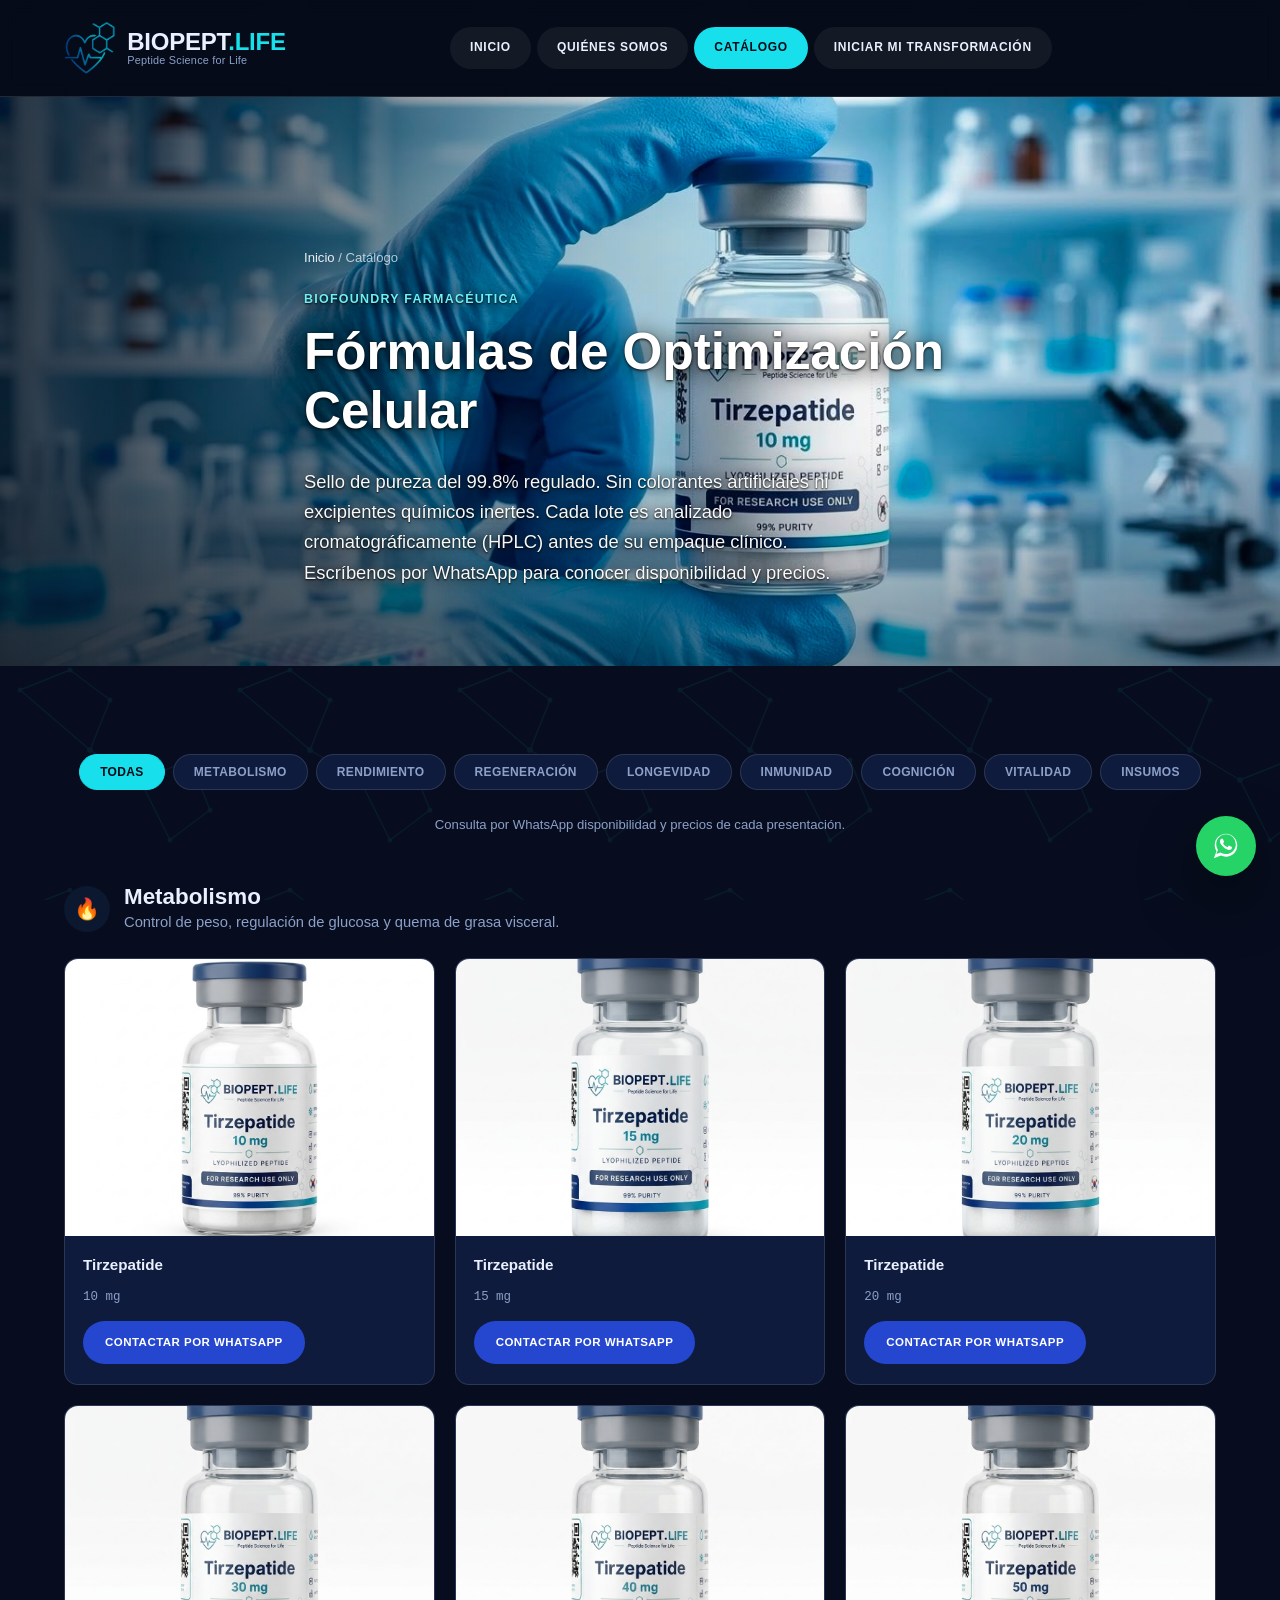
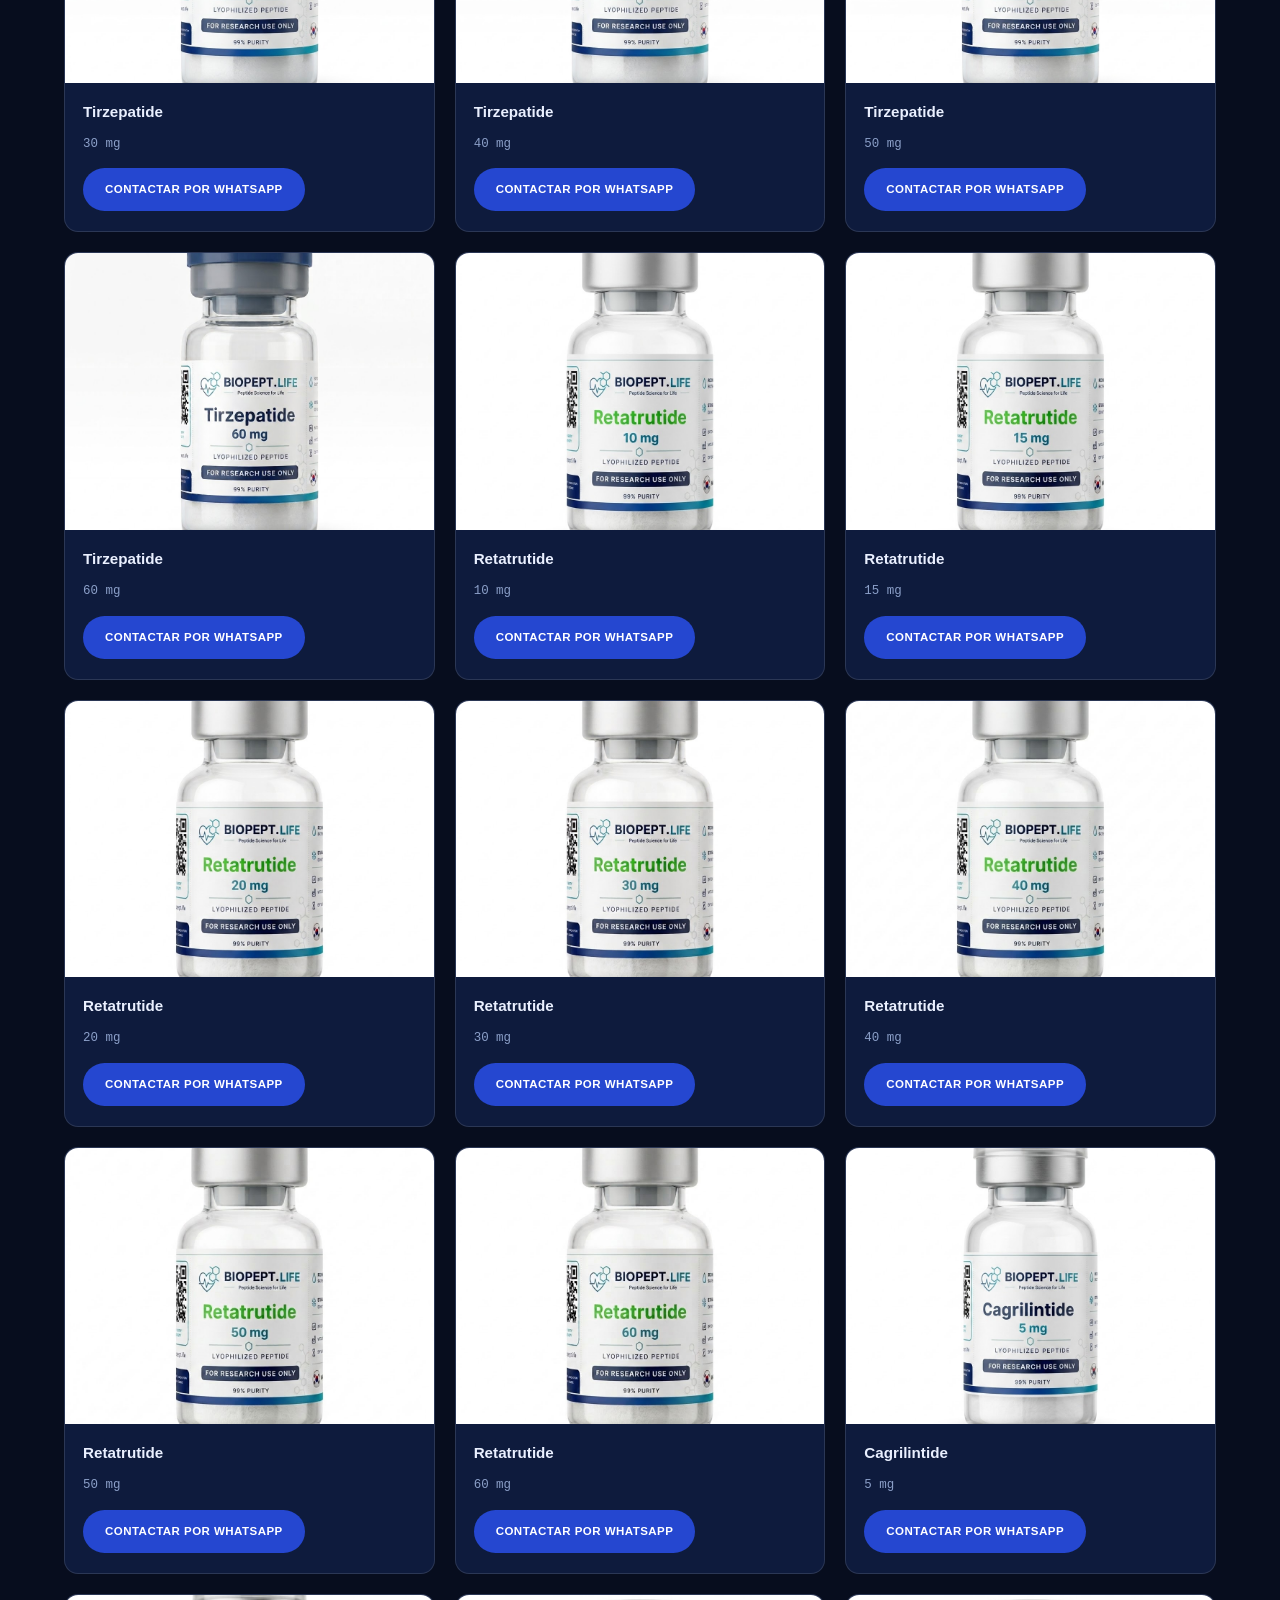
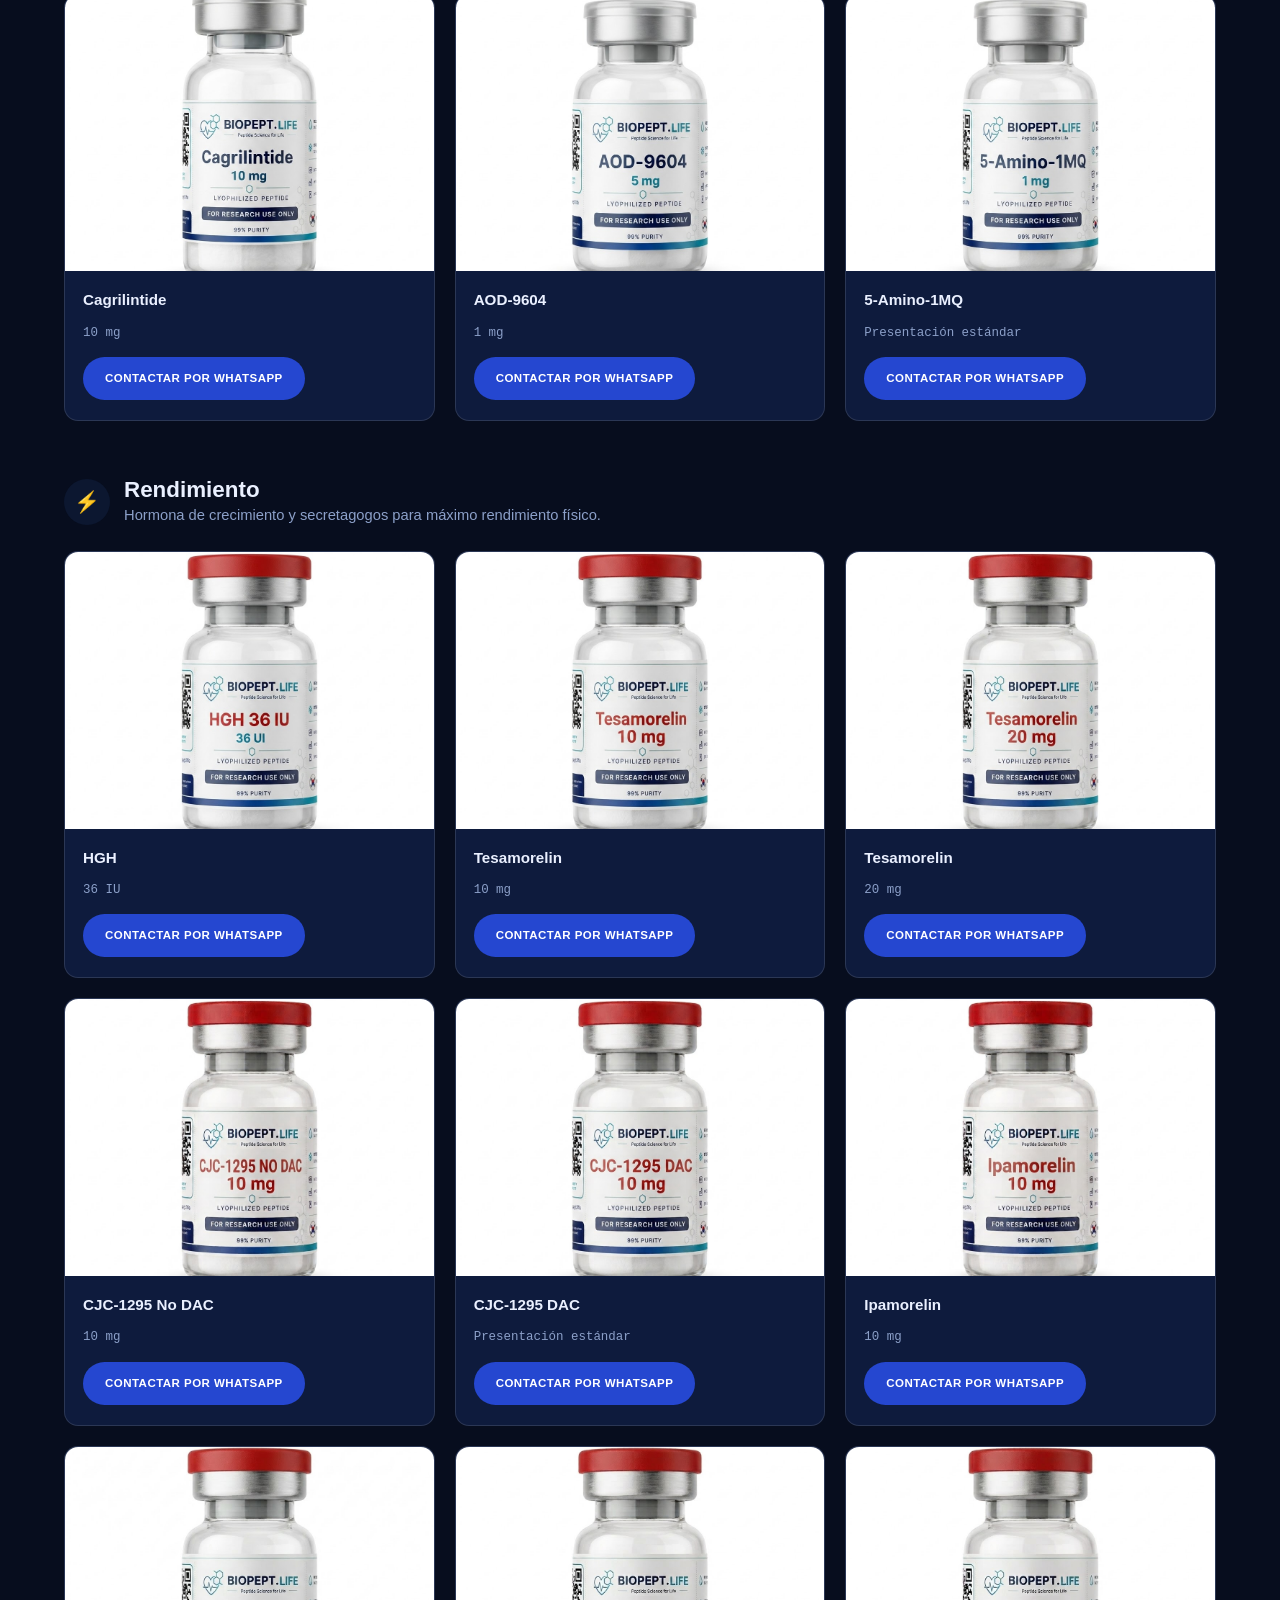
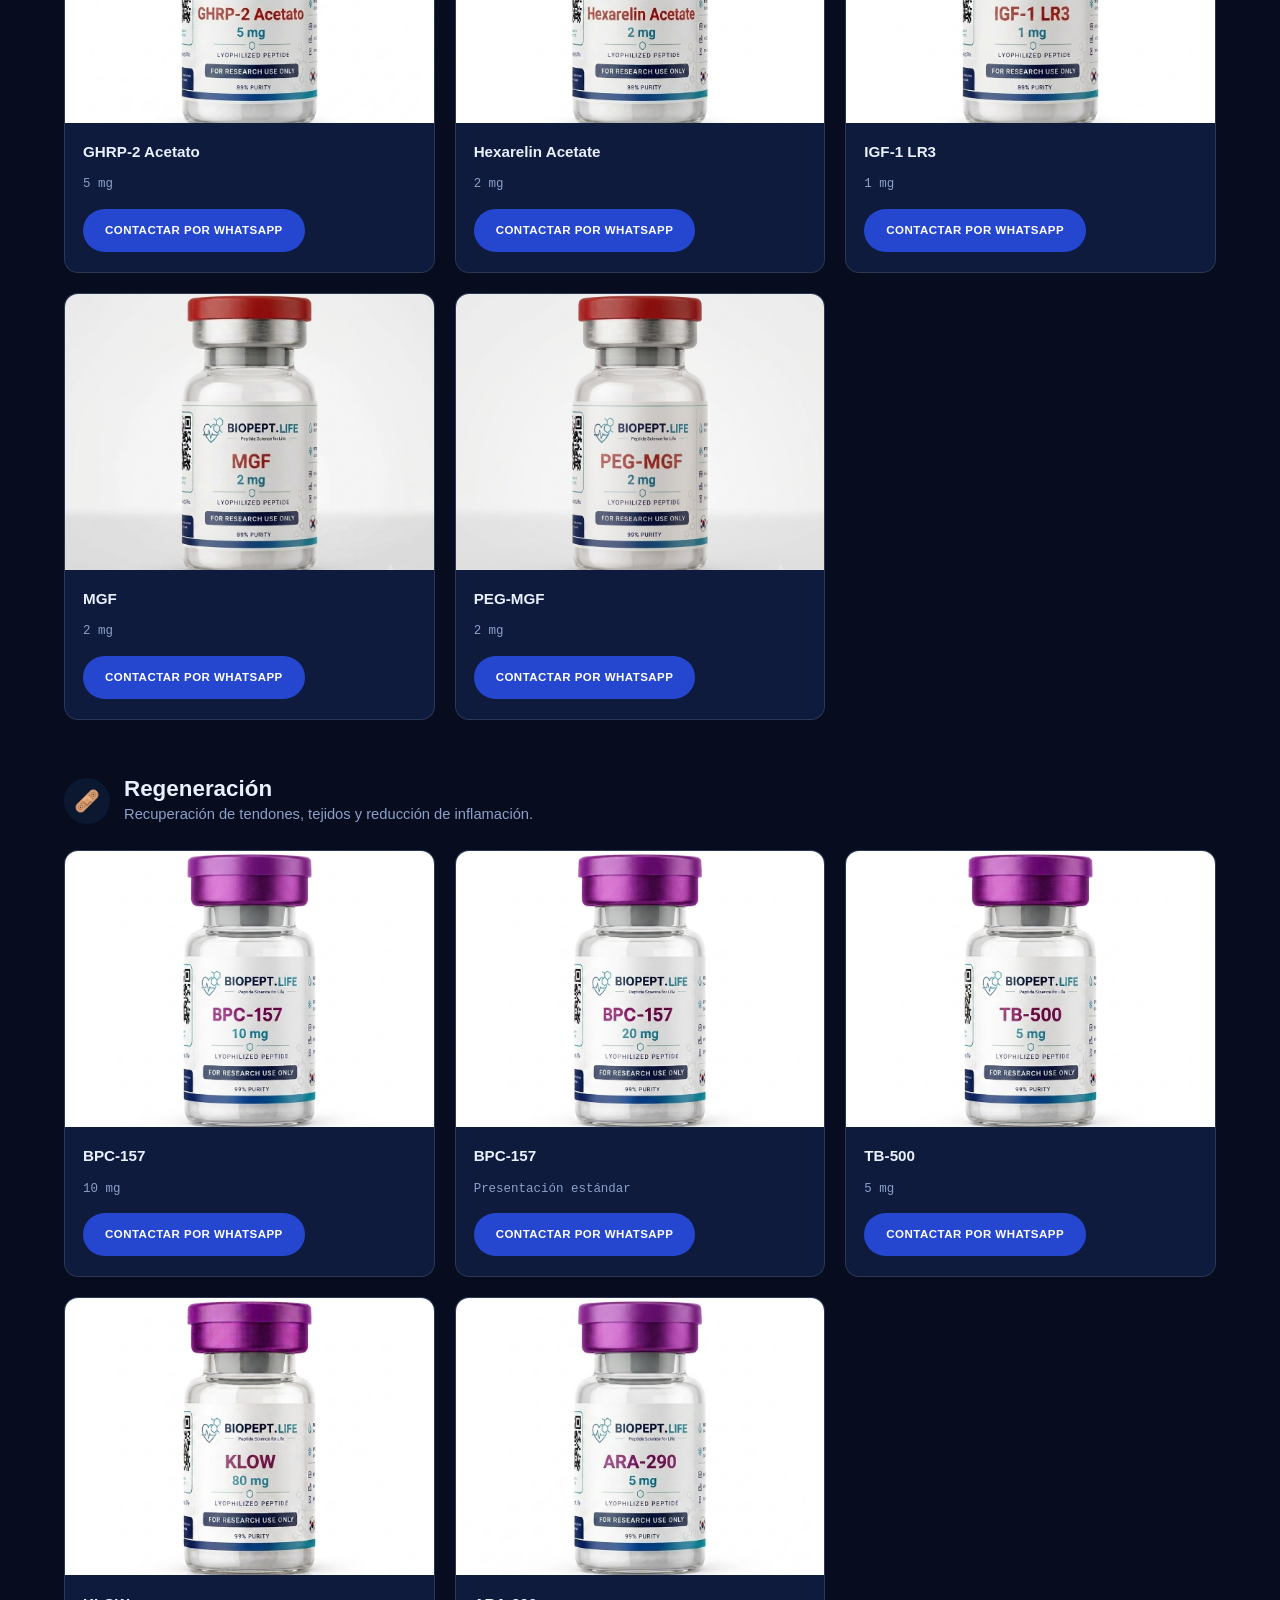
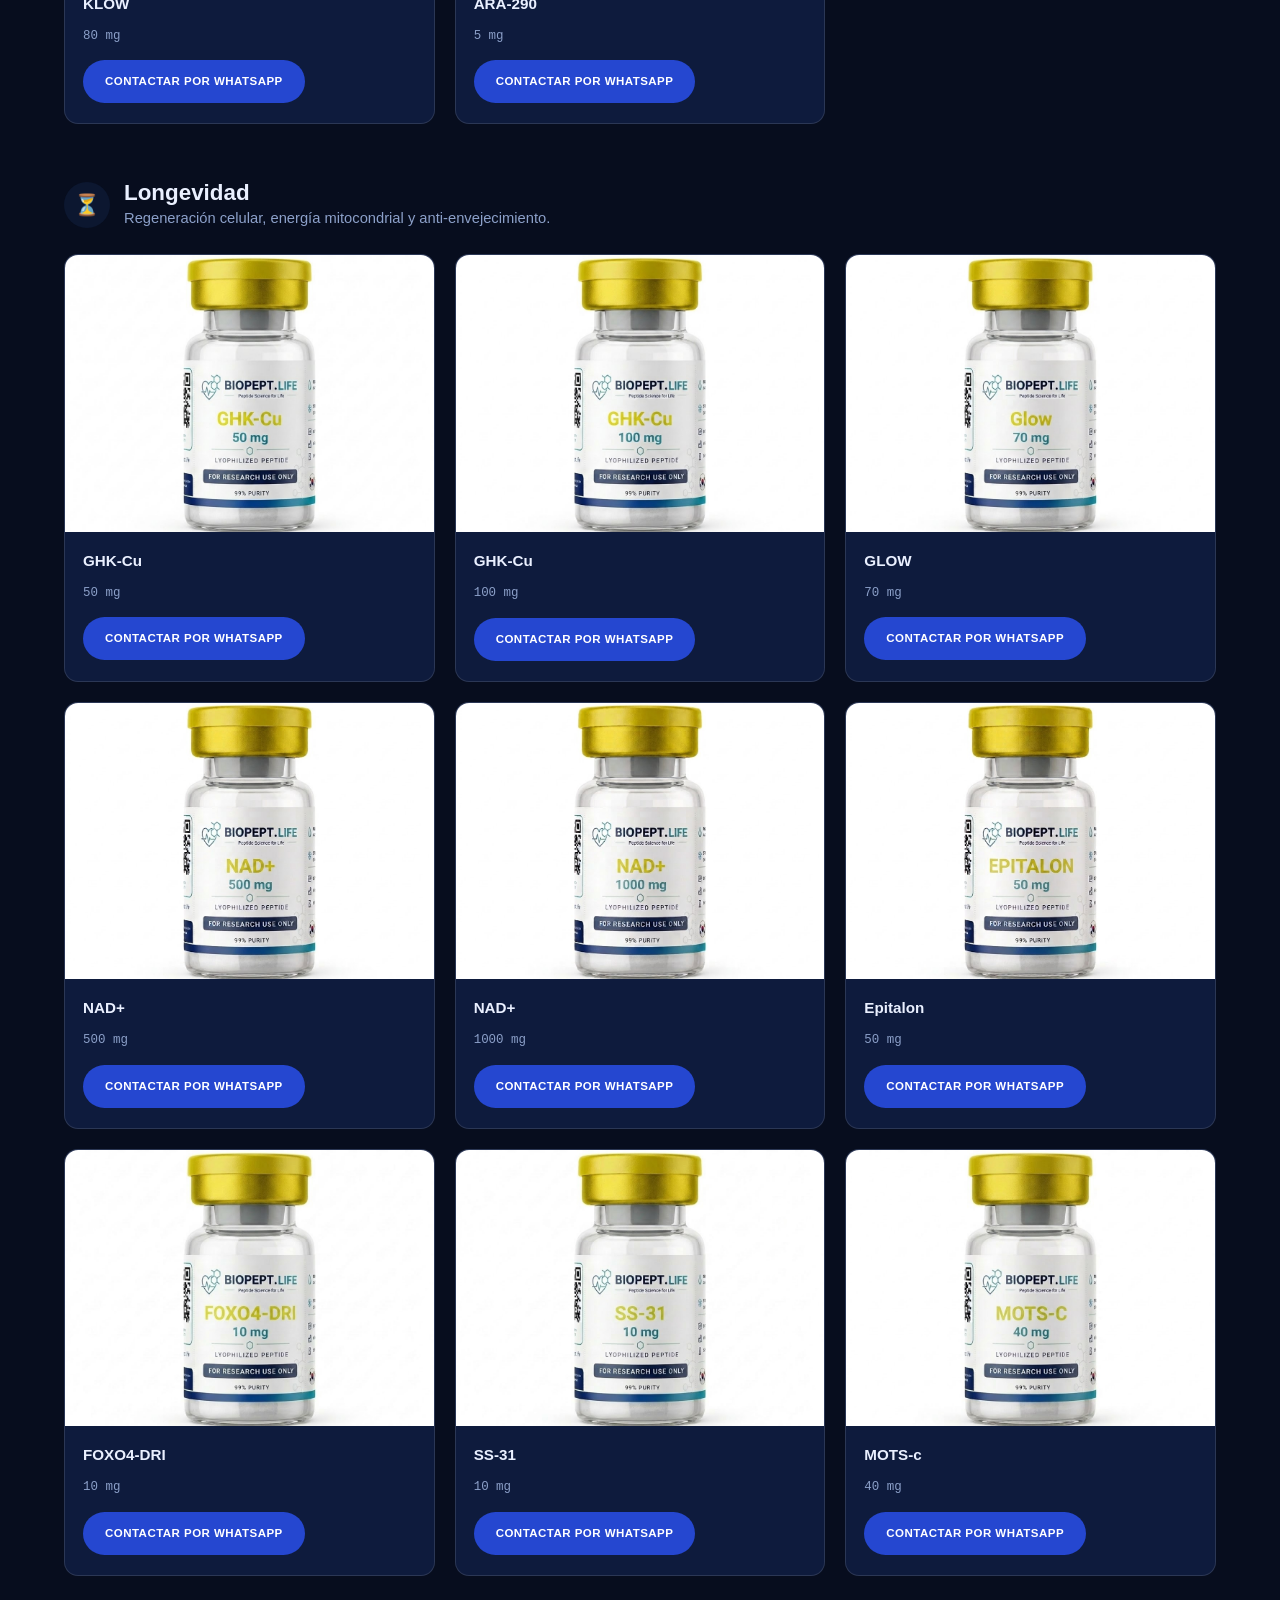
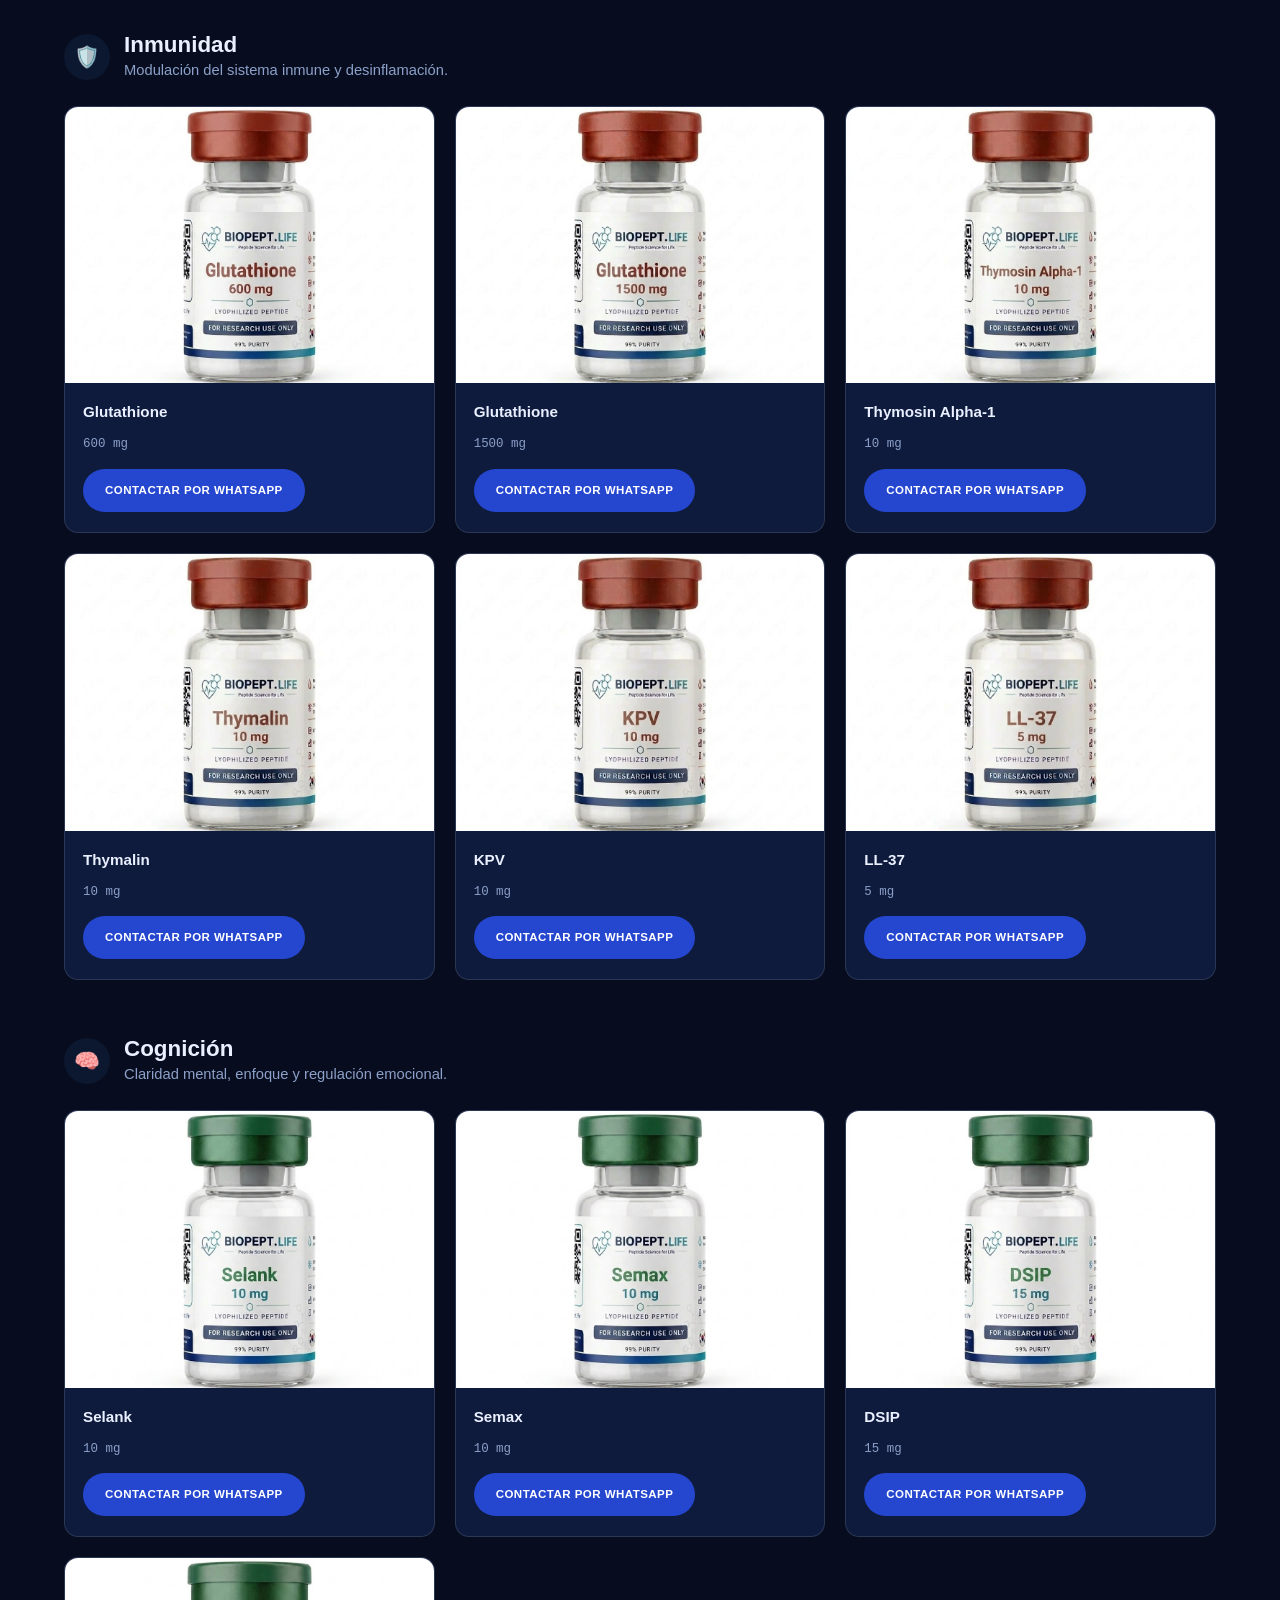
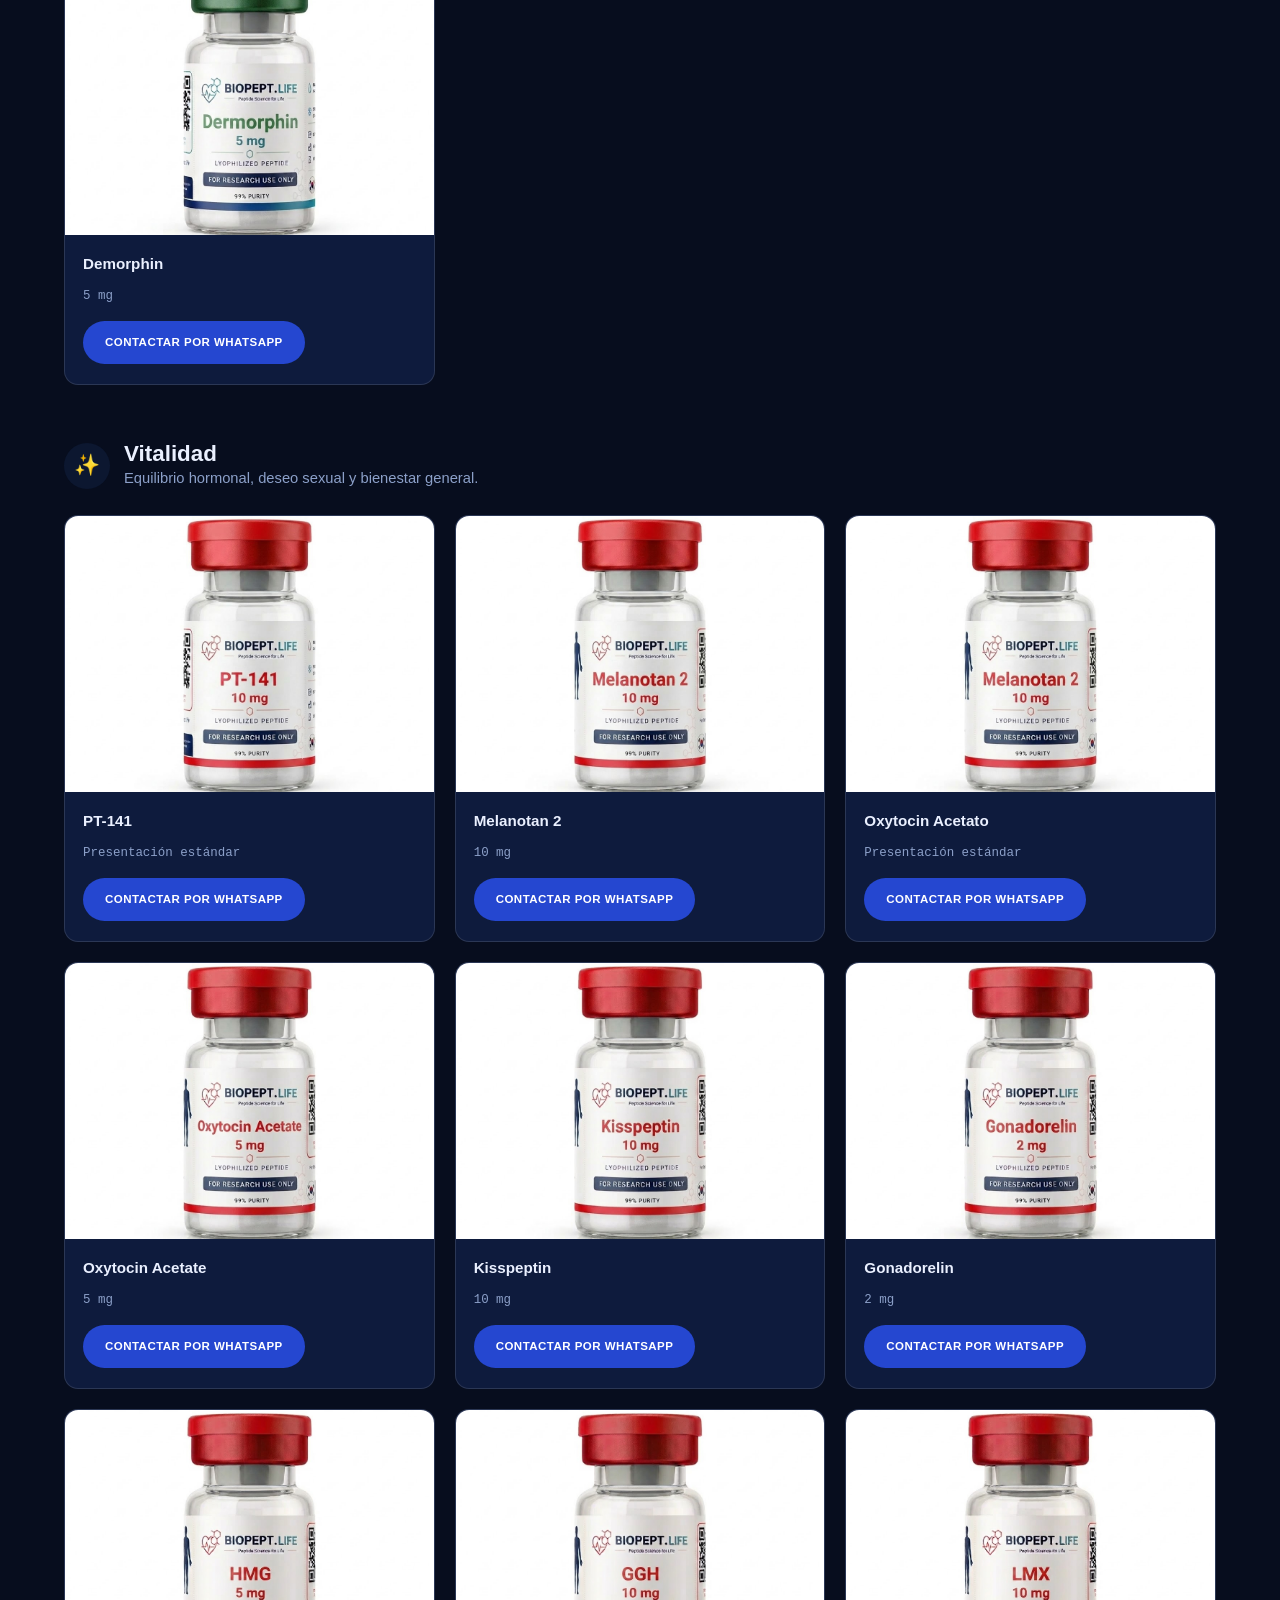
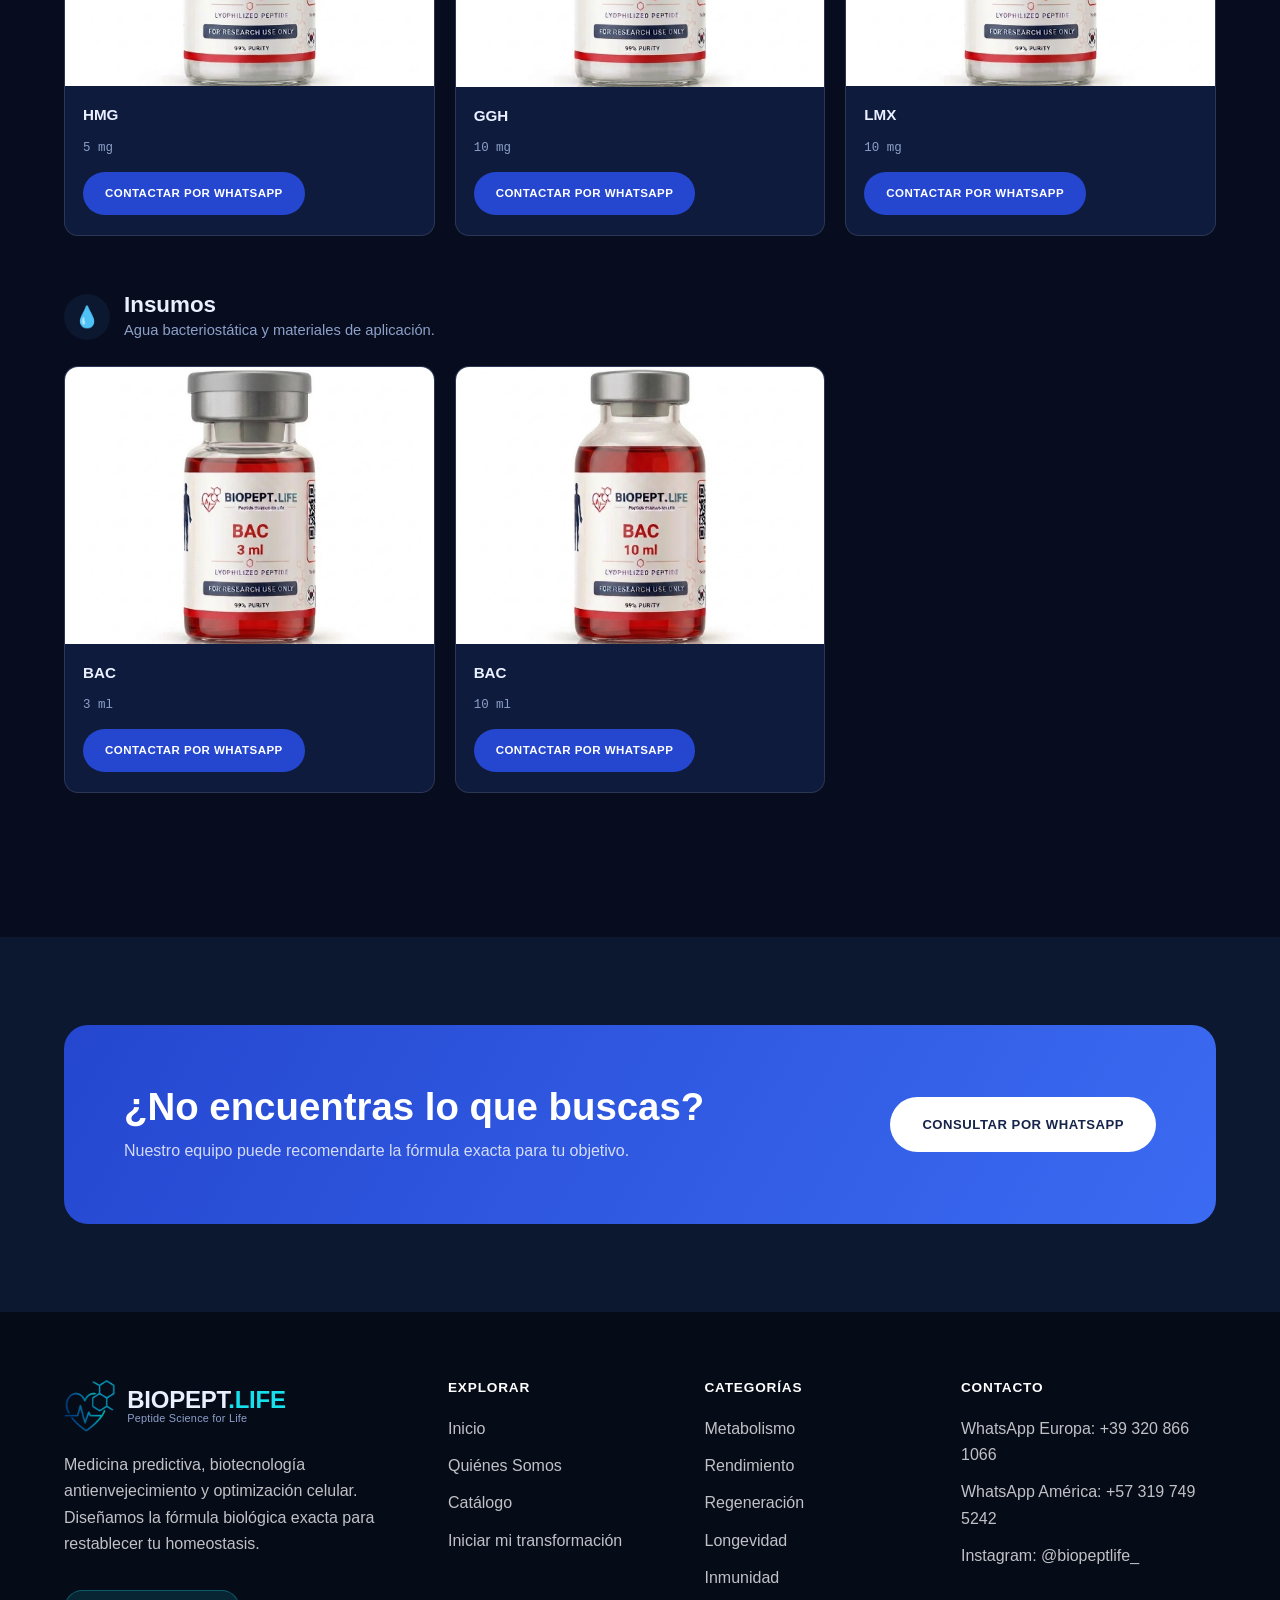
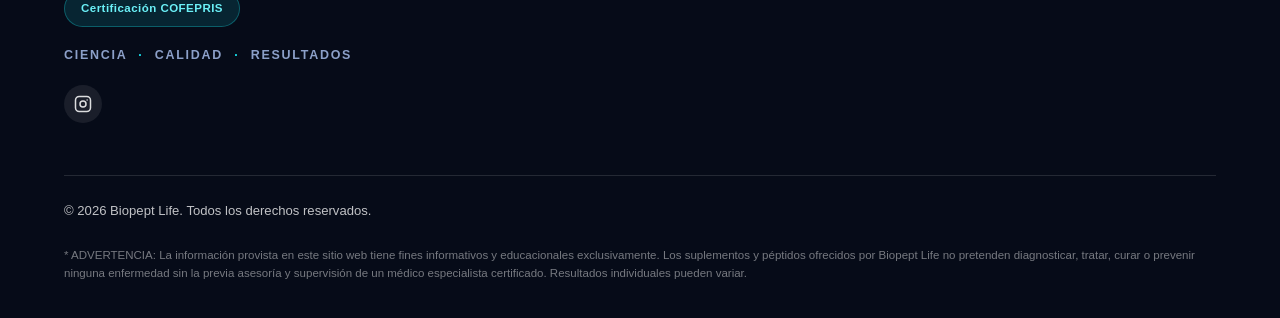
==== commit cee54f9e: "Agregar selector de region para WhatsApp (America / Europa)" ====
--- a/catalogo/index.html
+++ b/catalogo/index.html
@@ -736,7 +736,8 @@
         <div>
           <h4>Contacto</h4>
           <div class="footer-links">
-            <a href="https://wa.me/393208661066?text=Hola!%20Quiero%20m%C3%A1s%20informaci%C3%B3n%20sobre%20los%20productos%20de%20Biopept%20Life" target="_blank" rel="noopener">WhatsApp: +39 320 866 1066</a>
+            <a href="https://wa.me/393208661066?text=Hola!%20Quiero%20m%C3%A1s%20informaci%C3%B3n%20sobre%20los%20productos%20de%20Biopept%20Life" class="wa-direct" target="_blank" rel="noopener">WhatsApp Europa: +39 320 866 1066</a>
+            <a href="https://wa.me/573197495242?text=Hola!%20Quiero%20m%C3%A1s%20informaci%C3%B3n%20sobre%20los%20productos%20de%20Biopept%20Life" class="wa-direct" target="_blank" rel="noopener">WhatsApp América: +57 319 749 5242</a>
             <a href="https://www.instagram.com/biopeptlife_/" target="_blank" rel="noopener">Instagram: @biopeptlife_</a>
           </div>
         </div>
--- a/assets/css/style.css
+++ b/assets/css/style.css
@@ -211,13 +211,13 @@
   position: absolute; inset: 0;
   z-index: 1;
   background:
-    linear-gradient(90deg, rgba(3,7,17,0.92) 0%, rgba(3,7,17,0.72) 28%, rgba(3,7,17,0.35) 50%, rgba(3,7,17,0.08) 68%),
-    linear-gradient(0deg, rgba(3,7,17,0.55) 0%, rgba(3,7,17,0) 45%);
+    linear-gradient(90deg, rgba(3,7,17,0.72) 0%, rgba(3,7,17,0.48) 26%, rgba(3,7,17,0.18) 45%, rgba(3,7,17,0.02) 60%),
+    linear-gradient(0deg, rgba(3,7,17,0.4) 0%, rgba(3,7,17,0) 38%);
   pointer-events: none;
 }
 .hero-inner { max-width: 720px; position: relative; z-index: 2; }
-.hero .eyebrow { color: var(--color-gold-light); text-shadow: 0 2px 12px rgba(0,0,0,0.9); }
-.hero h1 { color: var(--color-white); text-shadow: 0 2px 20px rgba(0,0,0,0.85), 0 1px 3px rgba(0,0,0,0.9); }
+.hero .eyebrow { color: var(--color-gold-light); text-shadow: 0 1px 2px rgba(0,0,0,0.95), 0 2px 14px rgba(0,0,0,0.9); }
+.hero h1 { color: var(--color-white); text-shadow: 0 1px 3px rgba(0,0,0,0.95), 0 2px 22px rgba(0,0,0,0.9); }
 .hero h1.is-typing::after {
   content: "";
   display: inline-block;
@@ -231,10 +231,11 @@
 @media (prefers-reduced-motion: reduce) {
   .hero h1.is-typing::after { animation: none; }
 }
-.hero p.lead { font-size: 1.15rem; color: rgba(255,255,255,0.97); max-width: 580px; text-shadow: 0 1px 14px rgba(0,0,0,0.85); }
+.hero p.lead { font-size: 1.15rem; color: rgba(255,255,255,0.97); max-width: 580px; text-shadow: 0 1px 2px rgba(0,0,0,0.9), 0 1px 14px rgba(0,0,0,0.85); }
 .hero-cta-row { display: flex; gap: 14px; flex-wrap: wrap; margin-top: 30px; }
 
-.page-hero { min-height: 340px; padding: 150px 0 60px; }
+.page-hero { min-height: 340px; padding: 150px 0 60px; overflow: hidden; }
+.page-hero-video { position: absolute; inset: 0; z-index: 0; width: 100%; height: 100%; object-fit: cover; }
 
 /* ---------- Hero slider (video + fotos, full-bleed crisp, texto anclado abajo) ---------- */
 .hero-slider { overflow: hidden; align-items: flex-end; background: var(--color-navy-dark); }
@@ -493,6 +494,41 @@
 }
 .wa-float:hover { transform: scale(1.08); }
 
+/* ---------- Selector de región de WhatsApp ---------- */
+.wa-modal {
+  display: none;
+  position: fixed; inset: 0; z-index: 200;
+  align-items: center; justify-content: center;
+  background: rgba(3,7,17,0.72);
+  padding: 20px;
+}
+.wa-modal.is-open { display: flex; }
+.wa-modal-box {
+  position: relative;
+  background: var(--color-surface);
+  border: 1px solid var(--color-border);
+  border-radius: var(--radius-lg);
+  padding: 32px 28px;
+  max-width: 360px; width: 100%;
+  text-align: center;
+  box-shadow: var(--shadow-lg);
+}
+.wa-modal-box p { margin: 0 0 20px; font-weight: 700; color: var(--color-text); font-size: 1.05rem; }
+.wa-modal-actions { display: flex; flex-direction: column; gap: 12px; }
+.wa-modal-actions button {
+  font-family: var(--font-heading); font-weight: 700; font-size: 0.95rem;
+  padding: 14px 18px; border-radius: var(--radius-md);
+  border: 1px solid var(--color-border); background: var(--color-bg-soft);
+  color: var(--color-text); cursor: pointer; transition: border-color 0.2s ease, background 0.2s ease;
+}
+.wa-modal-actions button:hover { border-color: var(--color-gold); background: rgba(23,224,236,0.1); }
+.wa-modal-close {
+  position: absolute; top: 10px; right: 14px;
+  background: none; border: none; color: var(--color-text-muted);
+  font-size: 1.4rem; line-height: 1; cursor: pointer;
+}
+.wa-modal-close:hover { color: var(--color-text); }
+
 /* ---------- Scroll reveal (texto y tarjetas aparecen al hacer scroll) ---------- */
 .reveal { opacity: 0; transform: translateY(28px); transition: opacity 0.7s ease, transform 0.7s ease; }
 .reveal.is-visible { opacity: 1; transform: translateY(0); }
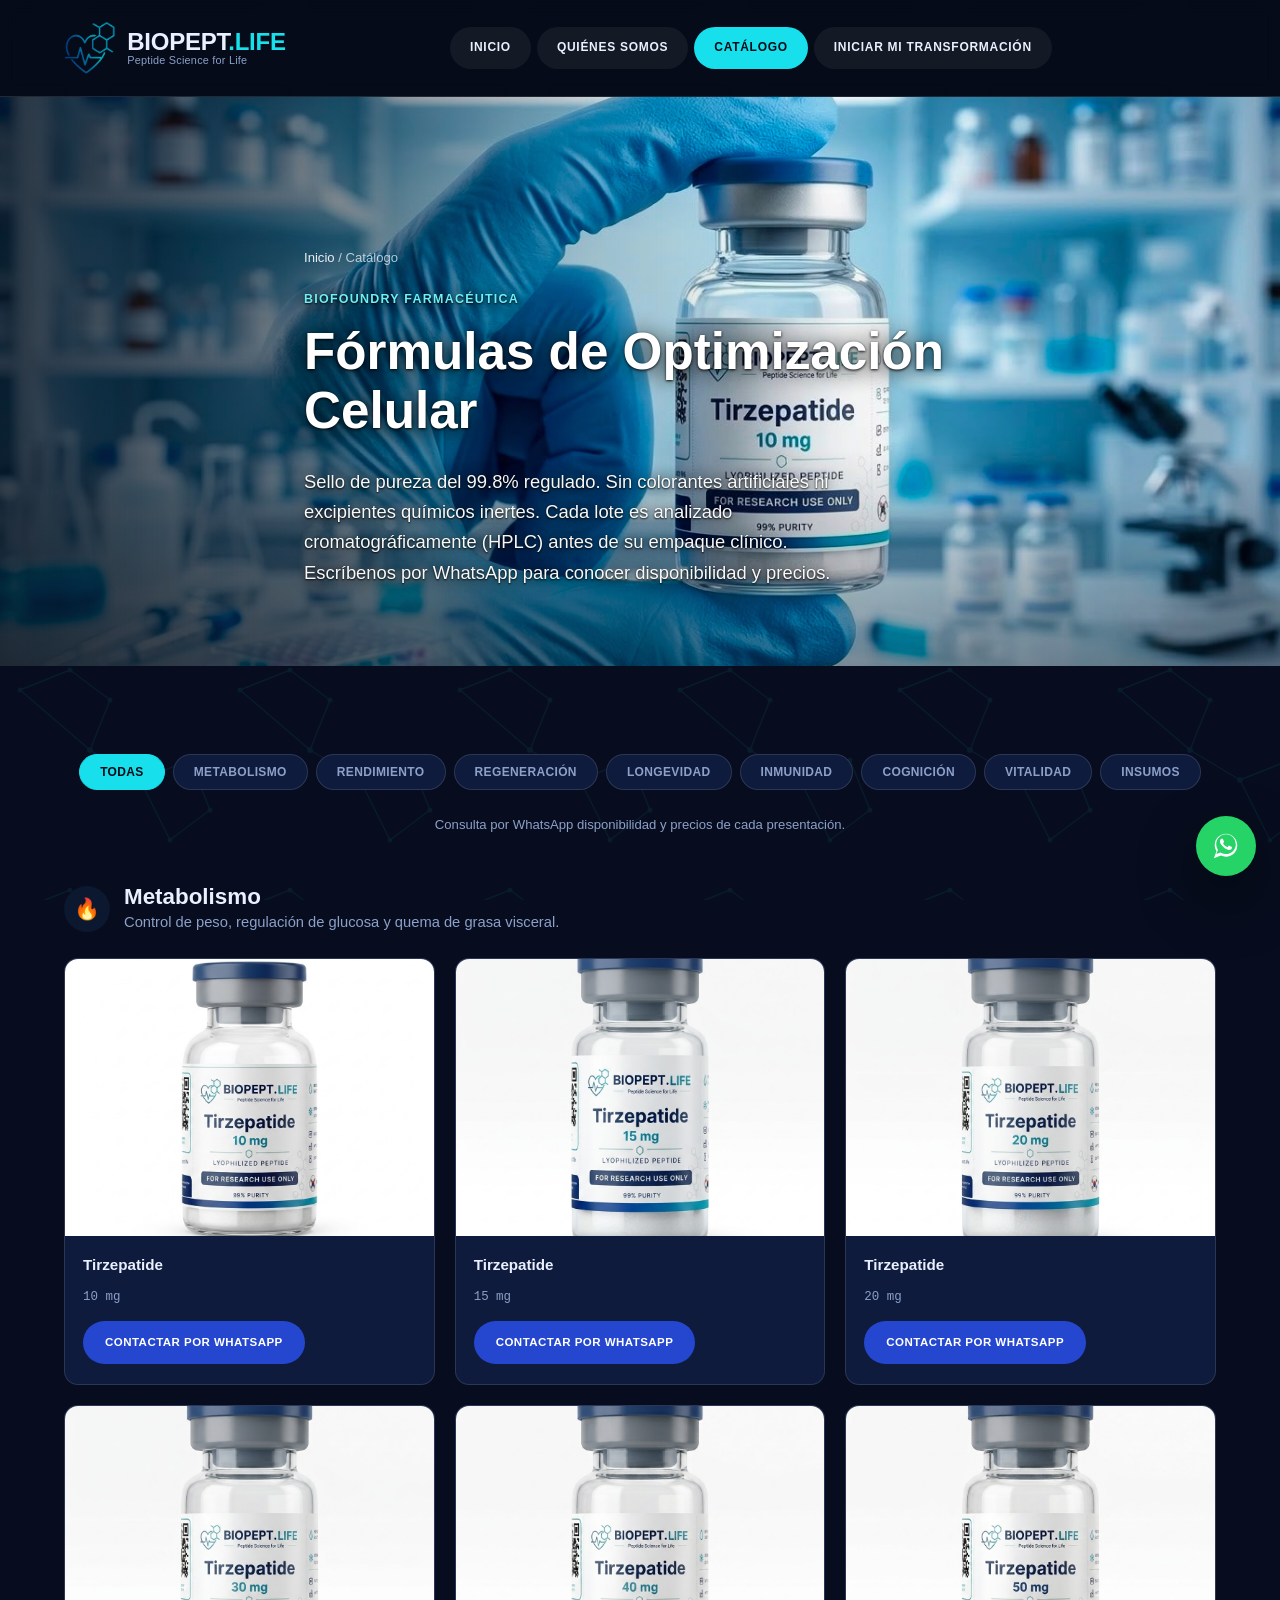
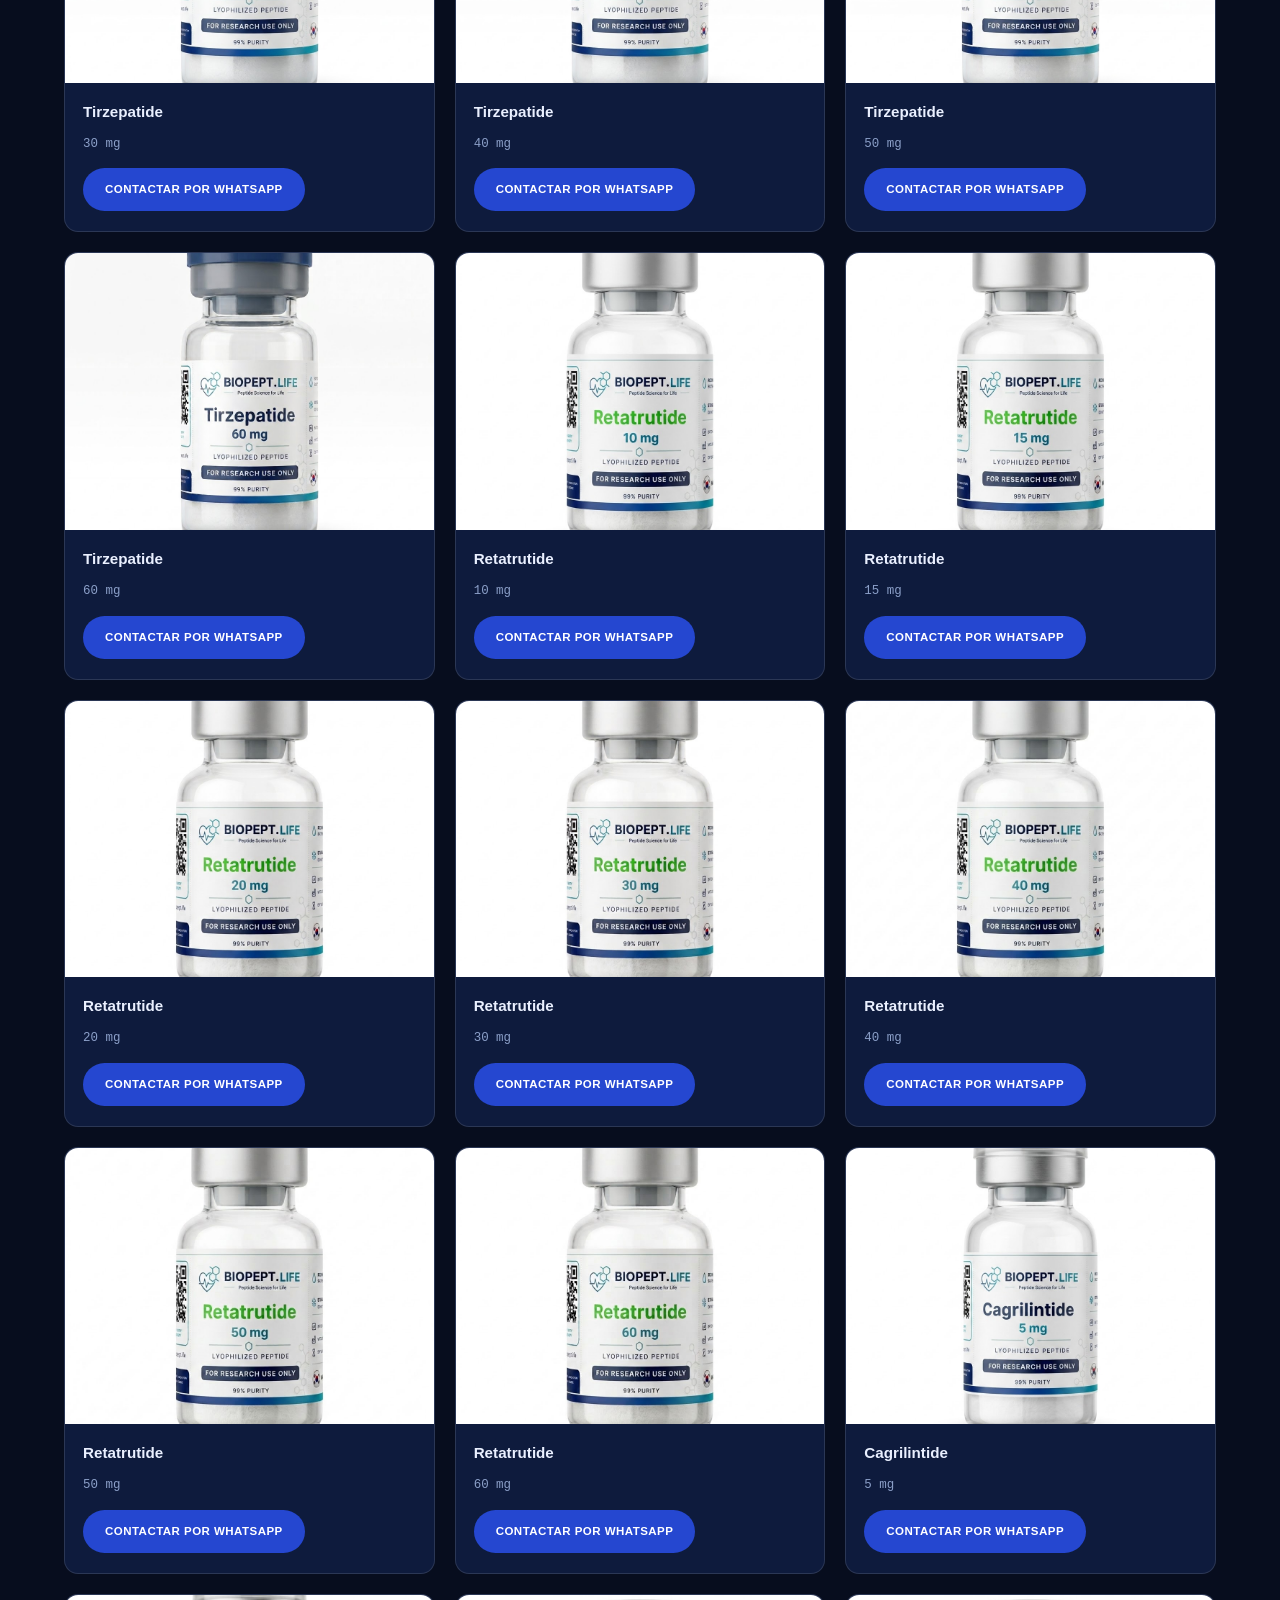
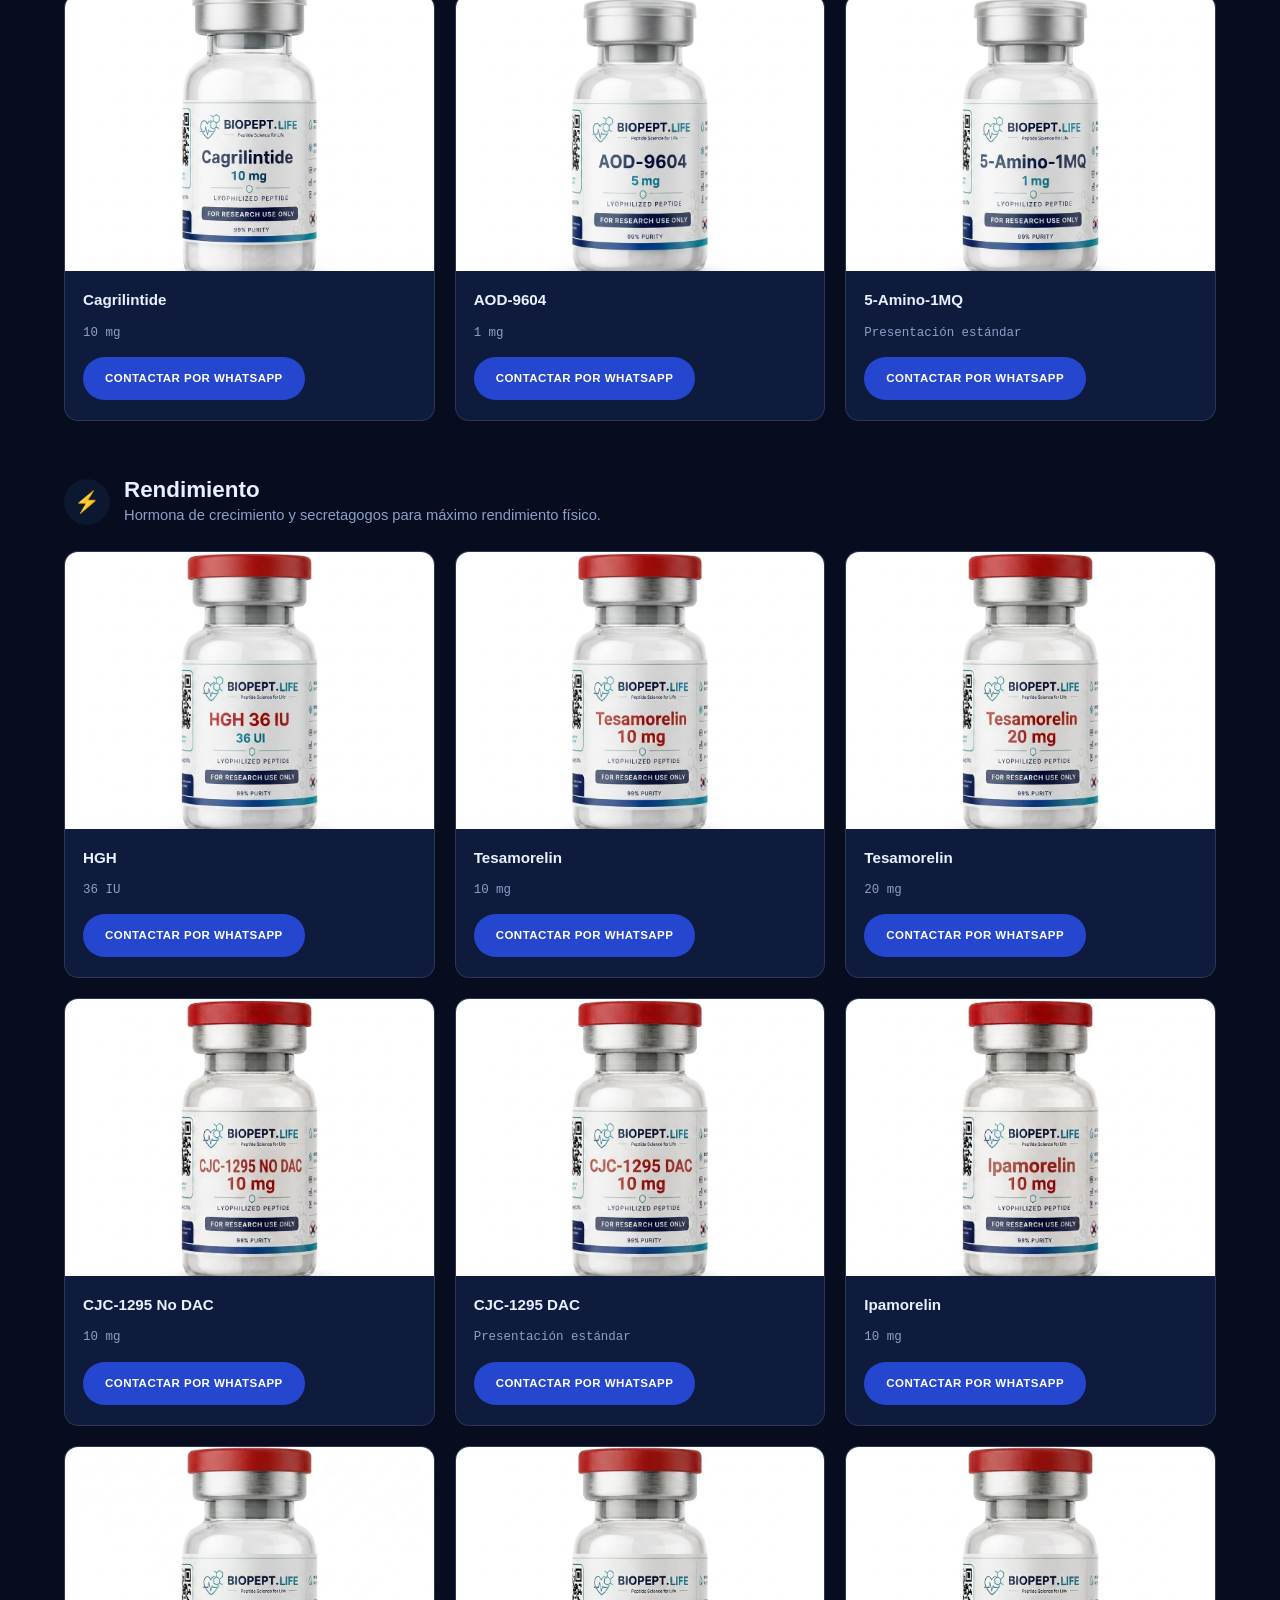
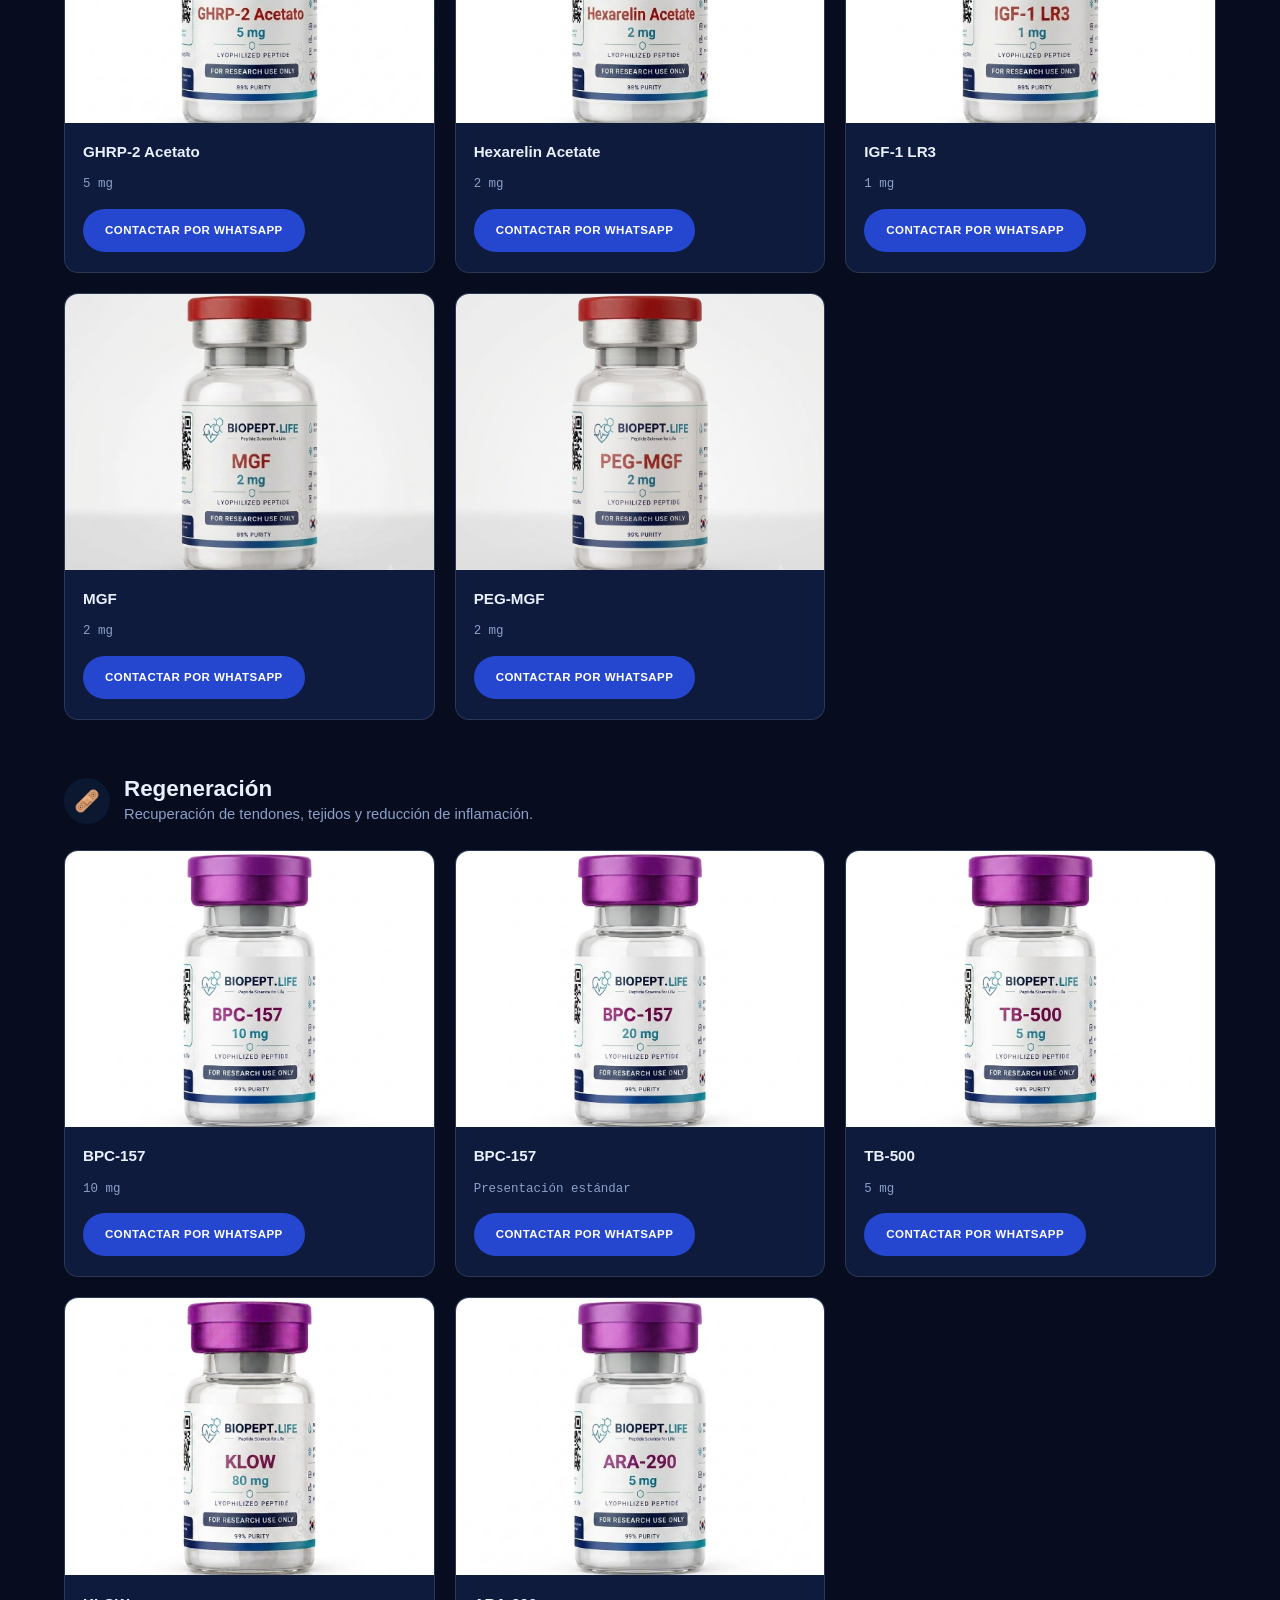
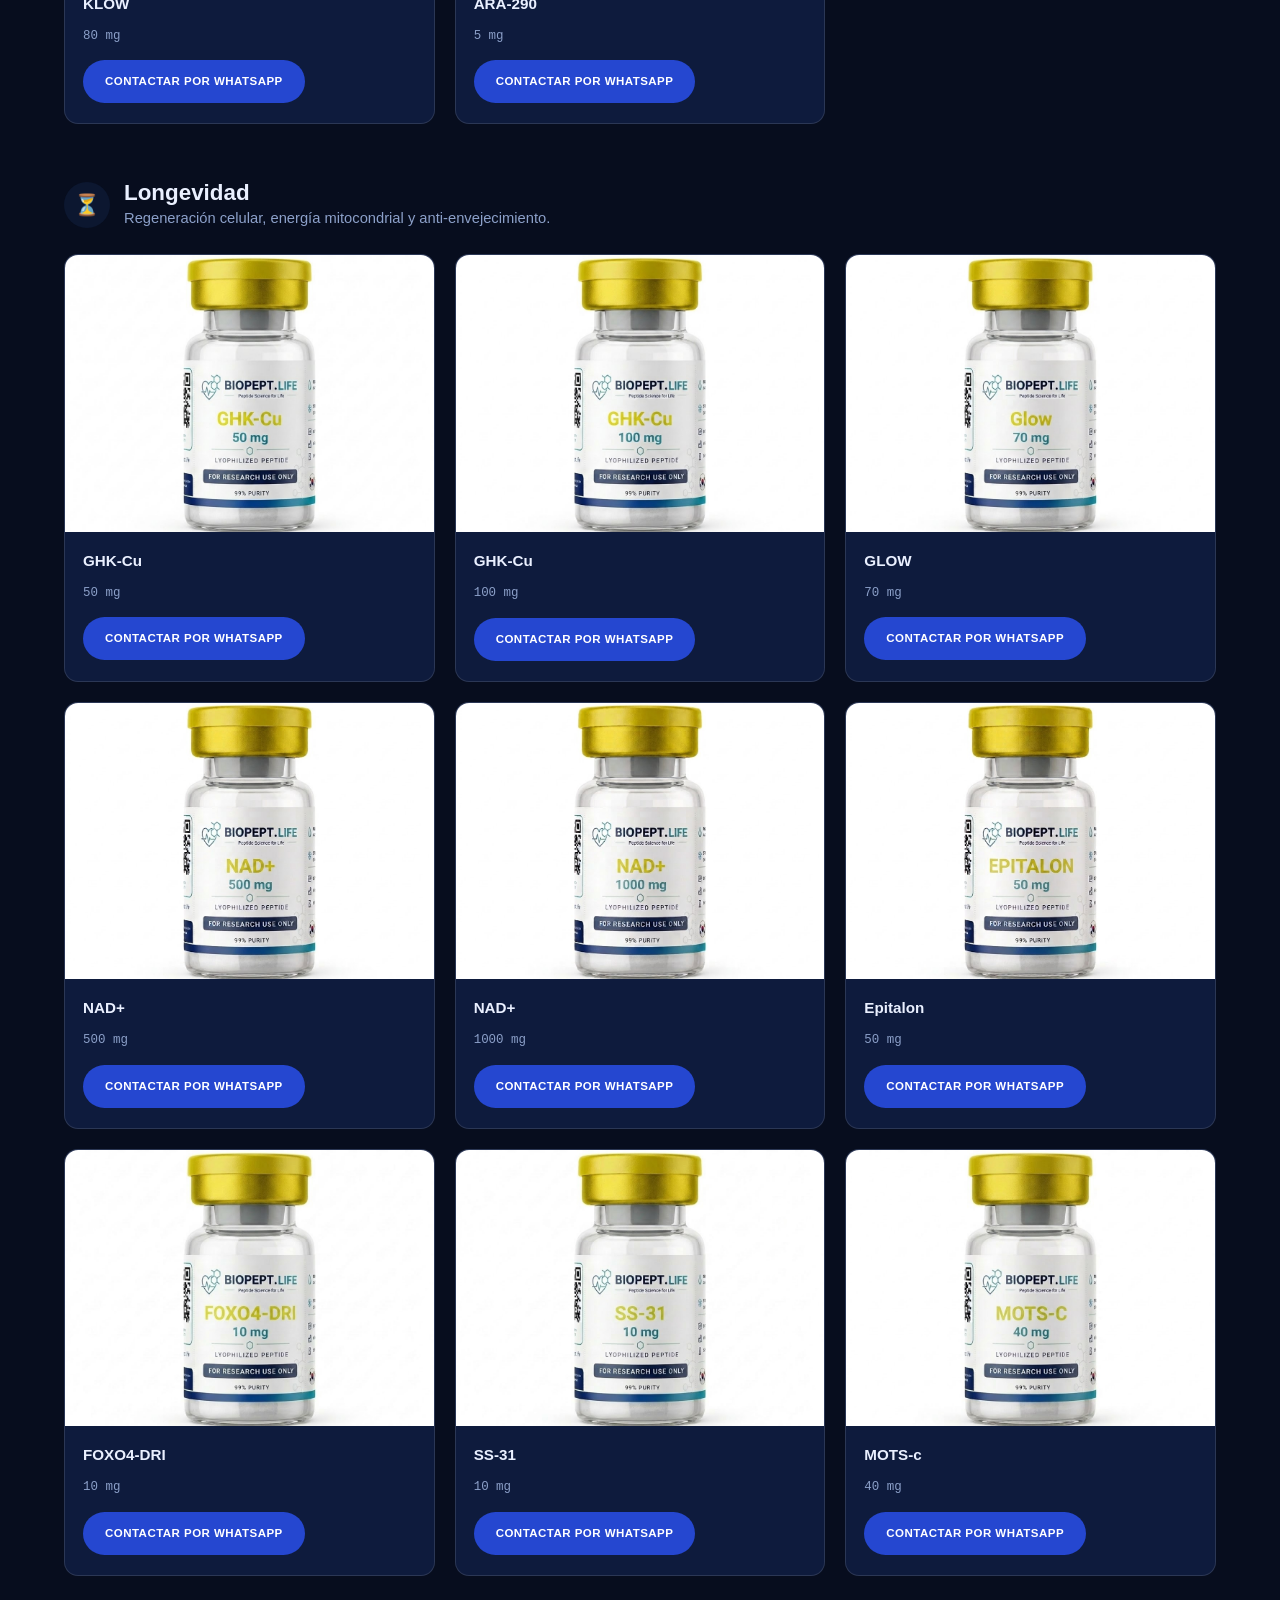
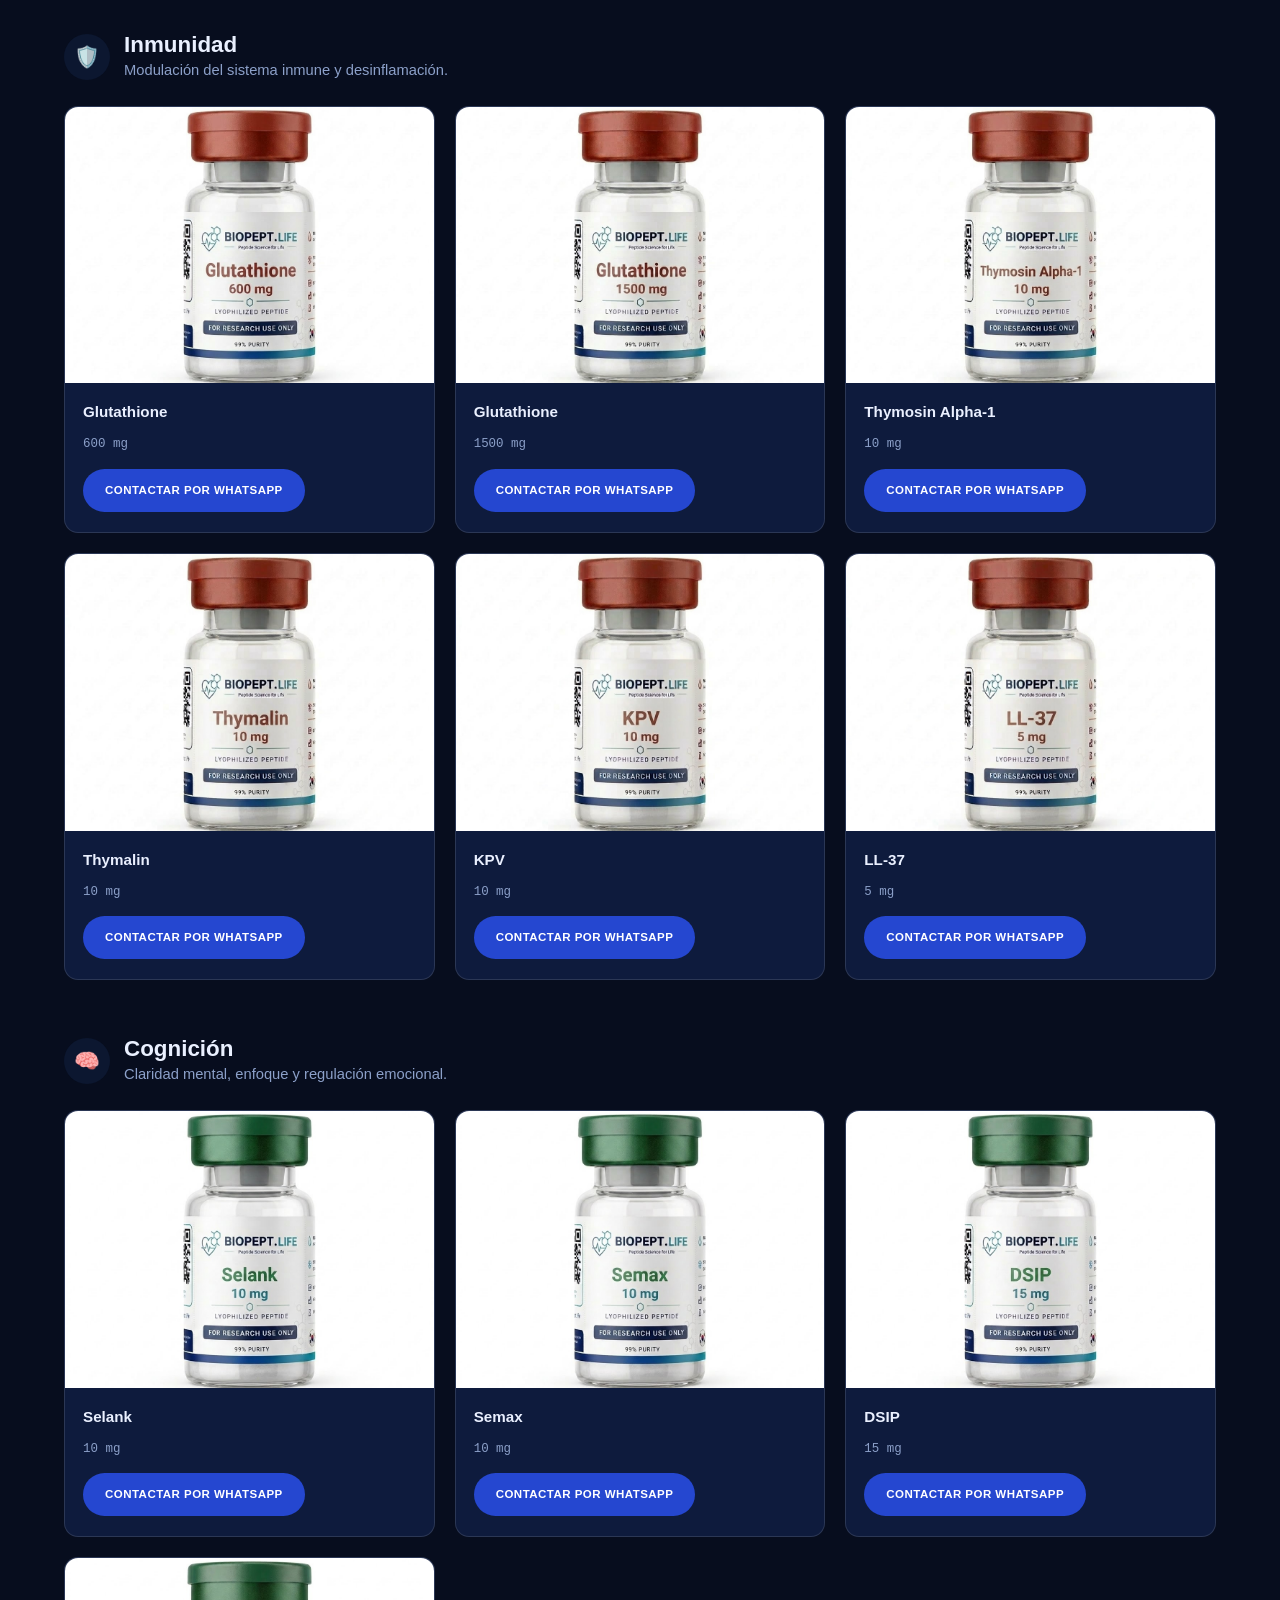
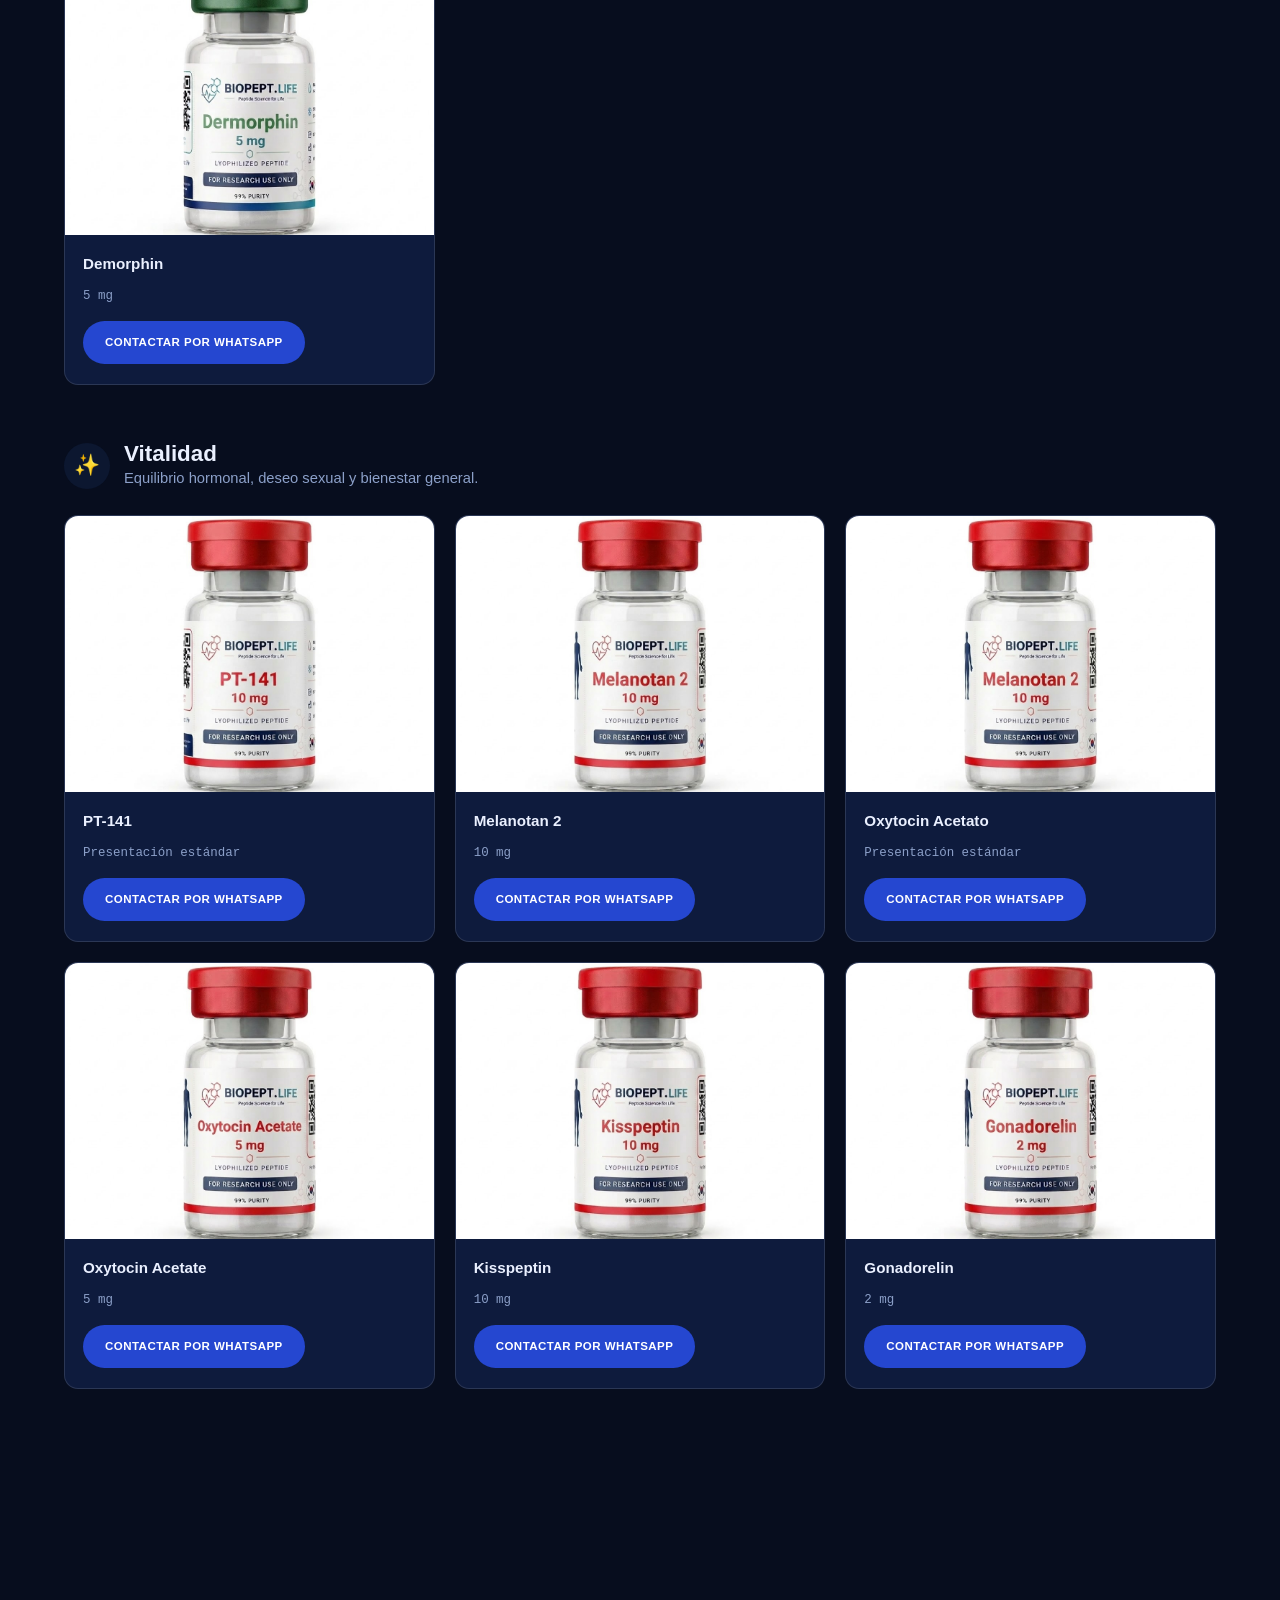
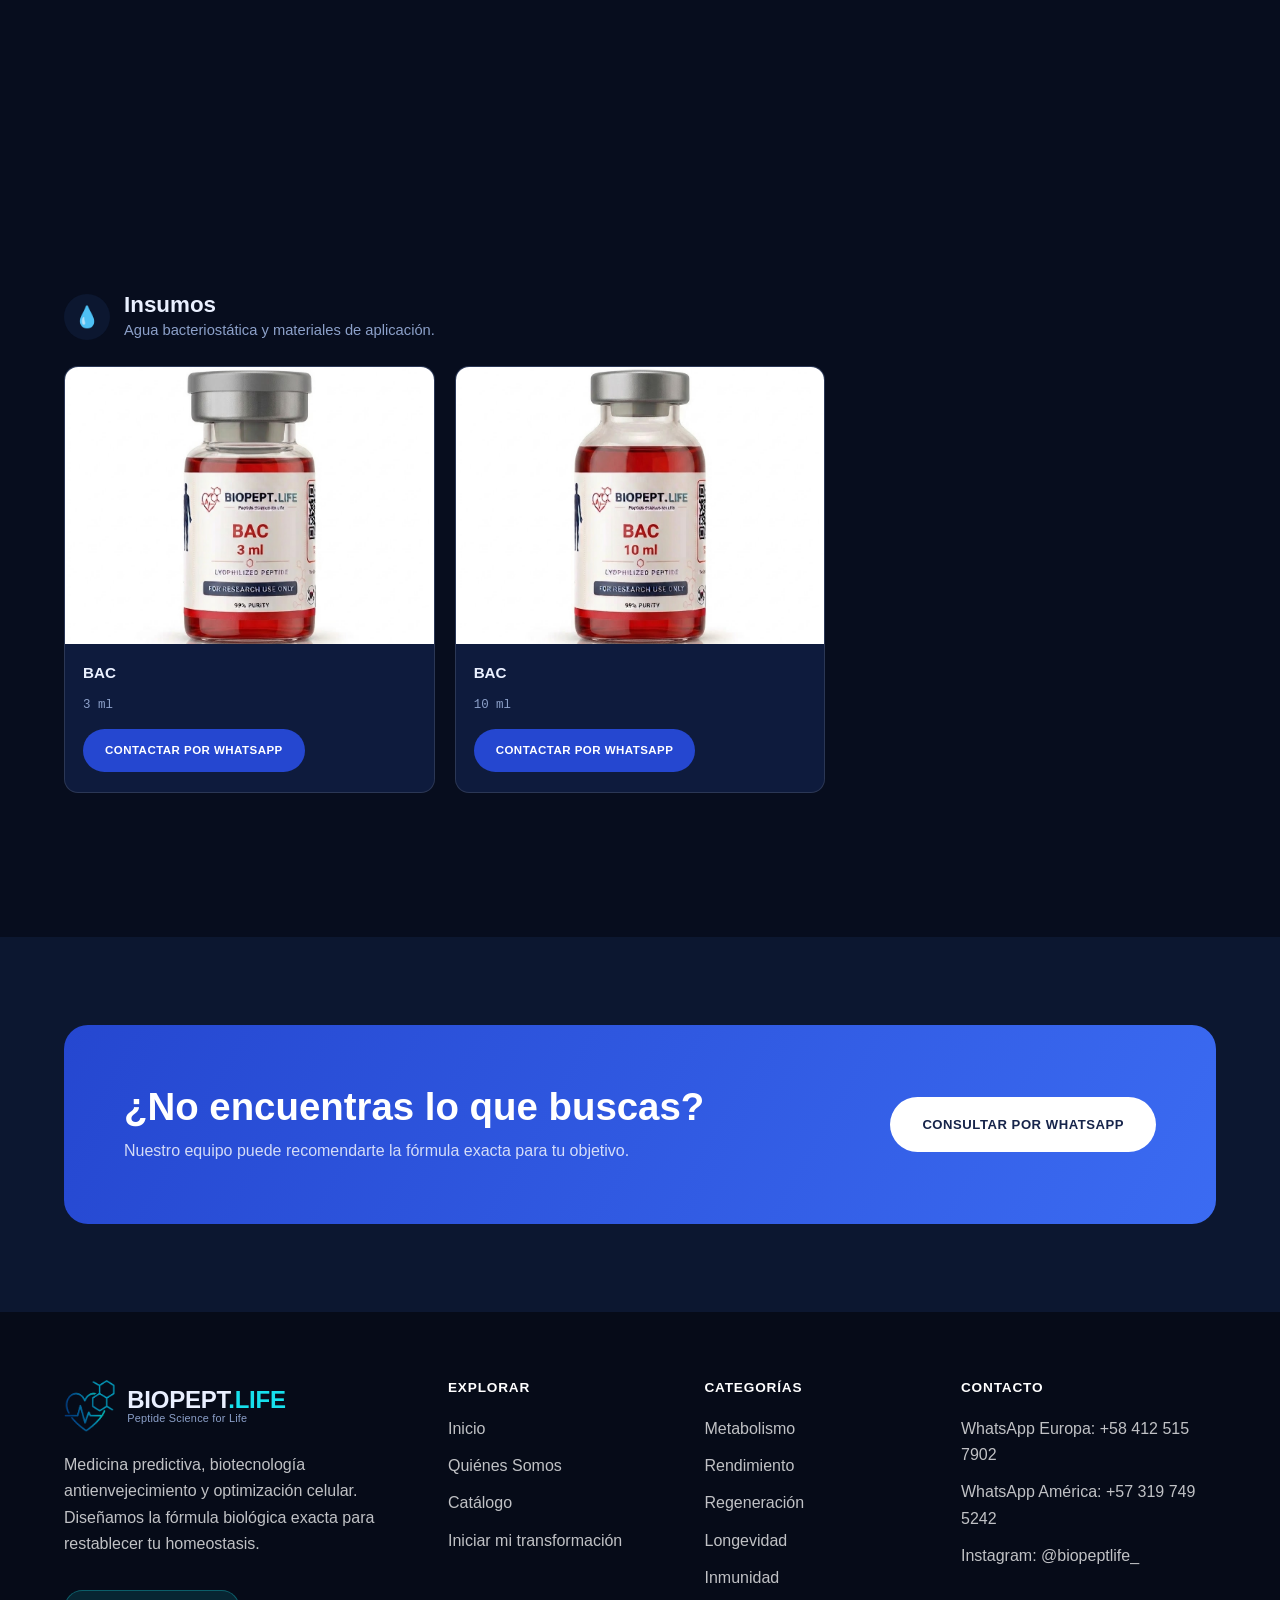
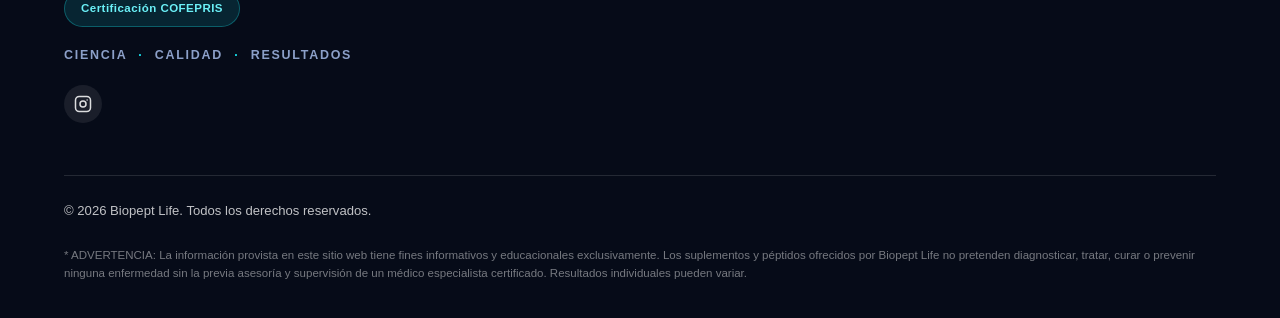
==== commit aadfb2ad: "Actualizar número de WhatsApp de Italia a Venezuela (+58 412 515 7902) Co-Authored-By: Claude Sonnet" ====
--- a/catalogo/index.html
+++ b/catalogo/index.html
@@ -43,7 +43,7 @@
           <a href="/catalogo/"><strong>Ver todo</strong></a>
         </div>
       </li>
-          <li><a href="https://wa.me/393208661066?text=Hola!%20Quiero%20m%C3%A1s%20informaci%C3%B3n%20sobre%20los%20productos%20de%20Biopept%20Life" class="nav-link" target="_blank" rel="noopener">Iniciar mi transformación</a></li>
+          <li><a href="https://wa.me/584125157902?text=Hola!%20Quiero%20m%C3%A1s%20informaci%C3%B3n%20sobre%20los%20productos%20de%20Biopept%20Life" class="nav-link" target="_blank" rel="noopener">Iniciar mi transformación</a></li>
         </ul>
       </nav>
       <div class="header-actions">
@@ -93,7 +93,7 @@
           <div class="product-row-body">
             <div class="product-row-name">Tirzepatide</div>
             <div class="product-row-dose">10 mg</div>
-            <a href="https://wa.me/393208661066?text=Hola!%20Quiero%20m%C3%A1s%20informaci%C3%B3n%20sobre%20Tirzepatide%2010%20mg" target="_blank" rel="noopener" class="btn btn-whatsapp btn-sm">Contactar por WhatsApp</a>
+            <a href="https://wa.me/584125157902?text=Hola!%20Quiero%20m%C3%A1s%20informaci%C3%B3n%20sobre%20Tirzepatide%2010%20mg" target="_blank" rel="noopener" class="btn btn-whatsapp btn-sm">Contactar por WhatsApp</a>
           </div>
         </div>
           <div class="product-row">
@@ -101,7 +101,7 @@
           <div class="product-row-body">
             <div class="product-row-name">Tirzepatide</div>
             <div class="product-row-dose">15 mg</div>
-            <a href="https://wa.me/393208661066?text=Hola!%20Quiero%20m%C3%A1s%20informaci%C3%B3n%20sobre%20Tirzepatide%2015%20mg" target="_blank" rel="noopener" class="btn btn-whatsapp btn-sm">Contactar por WhatsApp</a>
+            <a href="https://wa.me/584125157902?text=Hola!%20Quiero%20m%C3%A1s%20informaci%C3%B3n%20sobre%20Tirzepatide%2015%20mg" target="_blank" rel="noopener" class="btn btn-whatsapp btn-sm">Contactar por WhatsApp</a>
           </div>
         </div>
           <div class="product-row">
@@ -109,7 +109,7 @@
           <div class="product-row-body">
             <div class="product-row-name">Tirzepatide</div>
             <div class="product-row-dose">20 mg</div>
-            <a href="https://wa.me/393208661066?text=Hola!%20Quiero%20m%C3%A1s%20informaci%C3%B3n%20sobre%20Tirzepatide%2020%20mg" target="_blank" rel="noopener" class="btn btn-whatsapp btn-sm">Contactar por WhatsApp</a>
+            <a href="https://wa.me/584125157902?text=Hola!%20Quiero%20m%C3%A1s%20informaci%C3%B3n%20sobre%20Tirzepatide%2020%20mg" target="_blank" rel="noopener" class="btn btn-whatsapp btn-sm">Contactar por WhatsApp</a>
           </div>
         </div>
           <div class="product-row">
@@ -117,7 +117,7 @@
           <div class="product-row-body">
             <div class="product-row-name">Tirzepatide</div>
             <div class="product-row-dose">30 mg</div>
-            <a href="https://wa.me/393208661066?text=Hola!%20Quiero%20m%C3%A1s%20informaci%C3%B3n%20sobre%20Tirzepatide%2030%20mg" target="_blank" rel="noopener" class="btn btn-whatsapp btn-sm">Contactar por WhatsApp</a>
+            <a href="https://wa.me/584125157902?text=Hola!%20Quiero%20m%C3%A1s%20informaci%C3%B3n%20sobre%20Tirzepatide%2030%20mg" target="_blank" rel="noopener" class="btn btn-whatsapp btn-sm">Contactar por WhatsApp</a>
           </div>
         </div>
           <div class="product-row">
@@ -125,7 +125,7 @@
           <div class="product-row-body">
             <div class="product-row-name">Tirzepatide</div>
             <div class="product-row-dose">40 mg</div>
-            <a href="https://wa.me/393208661066?text=Hola!%20Quiero%20m%C3%A1s%20informaci%C3%B3n%20sobre%20Tirzepatide%2040%20mg" target="_blank" rel="noopener" class="btn btn-whatsapp btn-sm">Contactar por WhatsApp</a>
+            <a href="https://wa.me/584125157902?text=Hola!%20Quiero%20m%C3%A1s%20informaci%C3%B3n%20sobre%20Tirzepatide%2040%20mg" target="_blank" rel="noopener" class="btn btn-whatsapp btn-sm">Contactar por WhatsApp</a>
           </div>
         </div>
           <div class="product-row">
@@ -133,7 +133,7 @@
           <div class="product-row-body">
             <div class="product-row-name">Tirzepatide</div>
             <div class="product-row-dose">50 mg</div>
-            <a href="https://wa.me/393208661066?text=Hola!%20Quiero%20m%C3%A1s%20informaci%C3%B3n%20sobre%20Tirzepatide%2050%20mg" target="_blank" rel="noopener" class="btn btn-whatsapp btn-sm">Contactar por WhatsApp</a>
+            <a href="https://wa.me/584125157902?text=Hola!%20Quiero%20m%C3%A1s%20informaci%C3%B3n%20sobre%20Tirzepatide%2050%20mg" target="_blank" rel="noopener" class="btn btn-whatsapp btn-sm">Contactar por WhatsApp</a>
           </div>
         </div>
           <div class="product-row">
@@ -141,7 +141,7 @@
           <div class="product-row-body">
             <div class="product-row-name">Tirzepatide</div>
             <div class="product-row-dose">60 mg</div>
-            <a href="https://wa.me/393208661066?text=Hola!%20Quiero%20m%C3%A1s%20informaci%C3%B3n%20sobre%20Tirzepatide%2060%20mg" target="_blank" rel="noopener" class="btn btn-whatsapp btn-sm">Contactar por WhatsApp</a>
+            <a href="https://wa.me/584125157902?text=Hola!%20Quiero%20m%C3%A1s%20informaci%C3%B3n%20sobre%20Tirzepatide%2060%20mg" target="_blank" rel="noopener" class="btn btn-whatsapp btn-sm">Contactar por WhatsApp</a>
           </div>
         </div>
           <div class="product-row">
@@ -149,7 +149,7 @@
           <div class="product-row-body">
             <div class="product-row-name">Retatrutide</div>
             <div class="product-row-dose">10 mg</div>
-            <a href="https://wa.me/393208661066?text=Hola!%20Quiero%20m%C3%A1s%20informaci%C3%B3n%20sobre%20Retatrutide%2010%20mg" target="_blank" rel="noopener" class="btn btn-whatsapp btn-sm">Contactar por WhatsApp</a>
+            <a href="https://wa.me/584125157902?text=Hola!%20Quiero%20m%C3%A1s%20informaci%C3%B3n%20sobre%20Retatrutide%2010%20mg" target="_blank" rel="noopener" class="btn btn-whatsapp btn-sm">Contactar por WhatsApp</a>
           </div>
         </div>
           <div class="product-row">
@@ -157,7 +157,7 @@
           <div class="product-row-body">
             <div class="product-row-name">Retatrutide</div>
             <div class="product-row-dose">15 mg</div>
-            <a href="https://wa.me/393208661066?text=Hola!%20Quiero%20m%C3%A1s%20informaci%C3%B3n%20sobre%20Retatrutide%2015%20mg" target="_blank" rel="noopener" class="btn btn-whatsapp btn-sm">Contactar por WhatsApp</a>
+            <a href="https://wa.me/584125157902?text=Hola!%20Quiero%20m%C3%A1s%20informaci%C3%B3n%20sobre%20Retatrutide%2015%20mg" target="_blank" rel="noopener" class="btn btn-whatsapp btn-sm">Contactar por WhatsApp</a>
           </div>
         </div>
           <div class="product-row">
@@ -165,7 +165,7 @@
           <div class="product-row-body">
             <div class="product-row-name">Retatrutide</div>
             <div class="product-row-dose">20 mg</div>
-            <a href="https://wa.me/393208661066?text=Hola!%20Quiero%20m%C3%A1s%20informaci%C3%B3n%20sobre%20Retatrutide%2020%20mg" target="_blank" rel="noopener" class="btn btn-whatsapp btn-sm">Contactar por WhatsApp</a>
+            <a href="https://wa.me/584125157902?text=Hola!%20Quiero%20m%C3%A1s%20informaci%C3%B3n%20sobre%20Retatrutide%2020%20mg" target="_blank" rel="noopener" class="btn btn-whatsapp btn-sm">Contactar por WhatsApp</a>
           </div>
         </div>
           <div class="product-row">
@@ -173,7 +173,7 @@
           <div class="product-row-body">
             <div class="product-row-name">Retatrutide</div>
             <div class="product-row-dose">30 mg</div>
-            <a href="https://wa.me/393208661066?text=Hola!%20Quiero%20m%C3%A1s%20informaci%C3%B3n%20sobre%20Retatrutide%2030%20mg" target="_blank" rel="noopener" class="btn btn-whatsapp btn-sm">Contactar por WhatsApp</a>
+            <a href="https://wa.me/584125157902?text=Hola!%20Quiero%20m%C3%A1s%20informaci%C3%B3n%20sobre%20Retatrutide%2030%20mg" target="_blank" rel="noopener" class="btn btn-whatsapp btn-sm">Contactar por WhatsApp</a>
           </div>
         </div>
           <div class="product-row">
@@ -181,7 +181,7 @@
           <div class="product-row-body">
             <div class="product-row-name">Retatrutide</div>
             <div class="product-row-dose">40 mg</div>
-            <a href="https://wa.me/393208661066?text=Hola!%20Quiero%20m%C3%A1s%20informaci%C3%B3n%20sobre%20Retatrutide%2040%20mg" target="_blank" rel="noopener" class="btn btn-whatsapp btn-sm">Contactar por WhatsApp</a>
+            <a href="https://wa.me/584125157902?text=Hola!%20Quiero%20m%C3%A1s%20informaci%C3%B3n%20sobre%20Retatrutide%2040%20mg" target="_blank" rel="noopener" class="btn btn-whatsapp btn-sm">Contactar por WhatsApp</a>
           </div>
         </div>
           <div class="product-row">
@@ -189,7 +189,7 @@
           <div class="product-row-body">
             <div class="product-row-name">Retatrutide</div>
             <div class="product-row-dose">50 mg</div>
-            <a href="https://wa.me/393208661066?text=Hola!%20Quiero%20m%C3%A1s%20informaci%C3%B3n%20sobre%20Retatrutide%2050%20mg" target="_blank" rel="noopener" class="btn btn-whatsapp btn-sm">Contactar por WhatsApp</a>
+            <a href="https://wa.me/584125157902?text=Hola!%20Quiero%20m%C3%A1s%20informaci%C3%B3n%20sobre%20Retatrutide%2050%20mg" target="_blank" rel="noopener" class="btn btn-whatsapp btn-sm">Contactar por WhatsApp</a>
           </div>
         </div>
           <div class="product-row">
@@ -197,7 +197,7 @@
           <div class="product-row-body">
             <div class="product-row-name">Retatrutide</div>
             <div class="product-row-dose">60 mg</div>
-            <a href="https://wa.me/393208661066?text=Hola!%20Quiero%20m%C3%A1s%20informaci%C3%B3n%20sobre%20Retatrutide%2060%20mg" target="_blank" rel="noopener" class="btn btn-whatsapp btn-sm">Contactar por WhatsApp</a>
+            <a href="https://wa.me/584125157902?text=Hola!%20Quiero%20m%C3%A1s%20informaci%C3%B3n%20sobre%20Retatrutide%2060%20mg" target="_blank" rel="noopener" class="btn btn-whatsapp btn-sm">Contactar por WhatsApp</a>
           </div>
         </div>
           <div class="product-row">
@@ -205,7 +205,7 @@
           <div class="product-row-body">
             <div class="product-row-name">Cagrilintide</div>
             <div class="product-row-dose">5 mg</div>
-            <a href="https://wa.me/393208661066?text=Hola!%20Quiero%20m%C3%A1s%20informaci%C3%B3n%20sobre%20Cagrilintide%205%20mg" target="_blank" rel="noopener" class="btn btn-whatsapp btn-sm">Contactar por WhatsApp</a>
+            <a href="https://wa.me/584125157902?text=Hola!%20Quiero%20m%C3%A1s%20informaci%C3%B3n%20sobre%20Cagrilintide%205%20mg" target="_blank" rel="noopener" class="btn btn-whatsapp btn-sm">Contactar por WhatsApp</a>
           </div>
         </div>
           <div class="product-row">
@@ -213,7 +213,7 @@
           <div class="product-row-body">
             <div class="product-row-name">Cagrilintide</div>
             <div class="product-row-dose">10 mg</div>
-            <a href="https://wa.me/393208661066?text=Hola!%20Quiero%20m%C3%A1s%20informaci%C3%B3n%20sobre%20Cagrilintide%2010%20mg" target="_blank" rel="noopener" class="btn btn-whatsapp btn-sm">Contactar por WhatsApp</a>
+            <a href="https://wa.me/584125157902?text=Hola!%20Quiero%20m%C3%A1s%20informaci%C3%B3n%20sobre%20Cagrilintide%2010%20mg" target="_blank" rel="noopener" class="btn btn-whatsapp btn-sm">Contactar por WhatsApp</a>
           </div>
         </div>
           <div class="product-row">
@@ -221,7 +221,7 @@
           <div class="product-row-body">
             <div class="product-row-name">AOD-9604</div>
             <div class="product-row-dose">1 mg</div>
-            <a href="https://wa.me/393208661066?text=Hola!%20Quiero%20m%C3%A1s%20informaci%C3%B3n%20sobre%20AOD-9604%201%20mg" target="_blank" rel="noopener" class="btn btn-whatsapp btn-sm">Contactar por WhatsApp</a>
+            <a href="https://wa.me/584125157902?text=Hola!%20Quiero%20m%C3%A1s%20informaci%C3%B3n%20sobre%20AOD-9604%201%20mg" target="_blank" rel="noopener" class="btn btn-whatsapp btn-sm">Contactar por WhatsApp</a>
           </div>
         </div>
           <div class="product-row">
@@ -229,7 +229,7 @@
           <div class="product-row-body">
             <div class="product-row-name">5-Amino-1MQ</div>
             <div class="product-row-dose">Presentación estándar</div>
-            <a href="https://wa.me/393208661066?text=Hola!%20Quiero%20m%C3%A1s%20informaci%C3%B3n%20sobre%205-Amino-1MQ" target="_blank" rel="noopener" class="btn btn-whatsapp btn-sm">Contactar por WhatsApp</a>
+            <a href="https://wa.me/584125157902?text=Hola!%20Quiero%20m%C3%A1s%20informaci%C3%B3n%20sobre%205-Amino-1MQ" target="_blank" rel="noopener" class="btn btn-whatsapp btn-sm">Contactar por WhatsApp</a>
           </div>
         </div>
         </div>
@@ -248,7 +248,7 @@
           <div class="product-row-body">
             <div class="product-row-name">HGH</div>
             <div class="product-row-dose">36 IU</div>
-            <a href="https://wa.me/393208661066?text=Hola!%20Quiero%20m%C3%A1s%20informaci%C3%B3n%20sobre%20HGH%2036%20IU" target="_blank" rel="noopener" class="btn btn-whatsapp btn-sm">Contactar por WhatsApp</a>
+            <a href="https://wa.me/584125157902?text=Hola!%20Quiero%20m%C3%A1s%20informaci%C3%B3n%20sobre%20HGH%2036%20IU" target="_blank" rel="noopener" class="btn btn-whatsapp btn-sm">Contactar por WhatsApp</a>
           </div>
         </div>
           <div class="product-row">
@@ -256,7 +256,7 @@
           <div class="product-row-body">
             <div class="product-row-name">Tesamorelin</div>
             <div class="product-row-dose">10 mg</div>
-            <a href="https://wa.me/393208661066?text=Hola!%20Quiero%20m%C3%A1s%20informaci%C3%B3n%20sobre%20Tesamorelin%2010%20mg" target="_blank" rel="noopener" class="btn btn-whatsapp btn-sm">Contactar por WhatsApp</a>
+            <a href="https://wa.me/584125157902?text=Hola!%20Quiero%20m%C3%A1s%20informaci%C3%B3n%20sobre%20Tesamorelin%2010%20mg" target="_blank" rel="noopener" class="btn btn-whatsapp btn-sm">Contactar por WhatsApp</a>
           </div>
         </div>
           <div class="product-row">
@@ -264,7 +264,7 @@
           <div class="product-row-body">
             <div class="product-row-name">Tesamorelin</div>
             <div class="product-row-dose">20 mg</div>
-            <a href="https://wa.me/393208661066?text=Hola!%20Quiero%20m%C3%A1s%20informaci%C3%B3n%20sobre%20Tesamorelin%2020%20mg" target="_blank" rel="noopener" class="btn btn-whatsapp btn-sm">Contactar por WhatsApp</a>
+            <a href="https://wa.me/584125157902?text=Hola!%20Quiero%20m%C3%A1s%20informaci%C3%B3n%20sobre%20Tesamorelin%2020%20mg" target="_blank" rel="noopener" class="btn btn-whatsapp btn-sm">Contactar por WhatsApp</a>
           </div>
         </div>
           <div class="product-row">
@@ -272,7 +272,7 @@
           <div class="product-row-body">
             <div class="product-row-name">CJC-1295 No DAC</div>
             <div class="product-row-dose">10 mg</div>
-            <a href="https://wa.me/393208661066?text=Hola!%20Quiero%20m%C3%A1s%20informaci%C3%B3n%20sobre%20CJC-1295%20No%20DAC%2010%20mg" target="_blank" rel="noopener" class="btn btn-whatsapp btn-sm">Contactar por WhatsApp</a>
+            <a href="https://wa.me/584125157902?text=Hola!%20Quiero%20m%C3%A1s%20informaci%C3%B3n%20sobre%20CJC-1295%20No%20DAC%2010%20mg" target="_blank" rel="noopener" class="btn btn-whatsapp btn-sm">Contactar por WhatsApp</a>
           </div>
         </div>
           <div class="product-row">
@@ -280,7 +280,7 @@
           <div class="product-row-body">
             <div class="product-row-name">CJC-1295 DAC</div>
             <div class="product-row-dose">Presentación estándar</div>
-            <a href="https://wa.me/393208661066?text=Hola!%20Quiero%20m%C3%A1s%20informaci%C3%B3n%20sobre%20CJC-1295%20DAC" target="_blank" rel="noopener" class="btn btn-whatsapp btn-sm">Contactar por WhatsApp</a>
+            <a href="https://wa.me/584125157902?text=Hola!%20Quiero%20m%C3%A1s%20informaci%C3%B3n%20sobre%20CJC-1295%20DAC" target="_blank" rel="noopener" class="btn btn-whatsapp btn-sm">Contactar por WhatsApp</a>
           </div>
         </div>
           <div class="product-row">
@@ -288,7 +288,7 @@
           <div class="product-row-body">
             <div class="product-row-name">Ipamorelin</div>
             <div class="product-row-dose">10 mg</div>
-            <a href="https://wa.me/393208661066?text=Hola!%20Quiero%20m%C3%A1s%20informaci%C3%B3n%20sobre%20Ipamorelin%2010%20mg" target="_blank" rel="noopener" class="btn btn-whatsapp btn-sm">Contactar por WhatsApp</a>
+            <a href="https://wa.me/584125157902?text=Hola!%20Quiero%20m%C3%A1s%20informaci%C3%B3n%20sobre%20Ipamorelin%2010%20mg" target="_blank" rel="noopener" class="btn btn-whatsapp btn-sm">Contactar por WhatsApp</a>
           </div>
         </div>
           <div class="product-row">
@@ -296,7 +296,7 @@
           <div class="product-row-body">
             <div class="product-row-name">GHRP-2 Acetato</div>
             <div class="product-row-dose">5 mg</div>
-            <a href="https://wa.me/393208661066?text=Hola!%20Quiero%20m%C3%A1s%20informaci%C3%B3n%20sobre%20GHRP-2%20Acetato%205%20mg" target="_blank" rel="noopener" class="btn btn-whatsapp btn-sm">Contactar por WhatsApp</a>
+            <a href="https://wa.me/584125157902?text=Hola!%20Quiero%20m%C3%A1s%20informaci%C3%B3n%20sobre%20GHRP-2%20Acetato%205%20mg" target="_blank" rel="noopener" class="btn btn-whatsapp btn-sm">Contactar por WhatsApp</a>
           </div>
         </div>
           <div class="product-row">
@@ -304,7 +304,7 @@
           <div class="product-row-body">
             <div class="product-row-name">Hexarelin Acetate</div>
             <div class="product-row-dose">2 mg</div>
-            <a href="https://wa.me/393208661066?text=Hola!%20Quiero%20m%C3%A1s%20informaci%C3%B3n%20sobre%20Hexarelin%20Acetate%202%20mg" target="_blank" rel="noopener" class="btn btn-whatsapp btn-sm">Contactar por WhatsApp</a>
+            <a href="https://wa.me/584125157902?text=Hola!%20Quiero%20m%C3%A1s%20informaci%C3%B3n%20sobre%20Hexarelin%20Acetate%202%20mg" target="_blank" rel="noopener" class="btn btn-whatsapp btn-sm">Contactar por WhatsApp</a>
           </div>
         </div>
           <div class="product-row">
@@ -312,7 +312,7 @@
           <div class="product-row-body">
             <div class="product-row-name">IGF-1 LR3</div>
             <div class="product-row-dose">1 mg</div>
-            <a href="https://wa.me/393208661066?text=Hola!%20Quiero%20m%C3%A1s%20informaci%C3%B3n%20sobre%20IGF-1%20LR3%201%20mg" target="_blank" rel="noopener" class="btn btn-whatsapp btn-sm">Contactar por WhatsApp</a>
+            <a href="https://wa.me/584125157902?text=Hola!%20Quiero%20m%C3%A1s%20informaci%C3%B3n%20sobre%20IGF-1%20LR3%201%20mg" target="_blank" rel="noopener" class="btn btn-whatsapp btn-sm">Contactar por WhatsApp</a>
           </div>
         </div>
           <div class="product-row">
@@ -320,7 +320,7 @@
           <div class="product-row-body">
             <div class="product-row-name">MGF</div>
             <div class="product-row-dose">2 mg</div>
-            <a href="https://wa.me/393208661066?text=Hola!%20Quiero%20m%C3%A1s%20informaci%C3%B3n%20sobre%20MGF%202%20mg" target="_blank" rel="noopener" class="btn btn-whatsapp btn-sm">Contactar por WhatsApp</a>
+            <a href="https://wa.me/584125157902?text=Hola!%20Quiero%20m%C3%A1s%20informaci%C3%B3n%20sobre%20MGF%202%20mg" target="_blank" rel="noopener" class="btn btn-whatsapp btn-sm">Contactar por WhatsApp</a>
           </div>
         </div>
           <div class="product-row">
@@ -328,7 +328,7 @@
           <div class="product-row-body">
             <div class="product-row-name">PEG-MGF</div>
             <div class="product-row-dose">2 mg</div>
-            <a href="https://wa.me/393208661066?text=Hola!%20Quiero%20m%C3%A1s%20informaci%C3%B3n%20sobre%20PEG-MGF%202%20mg" target="_blank" rel="noopener" class="btn btn-whatsapp btn-sm">Contactar por WhatsApp</a>
+            <a href="https://wa.me/584125157902?text=Hola!%20Quiero%20m%C3%A1s%20informaci%C3%B3n%20sobre%20PEG-MGF%202%20mg" target="_blank" rel="noopener" class="btn btn-whatsapp btn-sm">Contactar por WhatsApp</a>
           </div>
         </div>
         </div>
@@ -347,7 +347,7 @@
           <div class="product-row-body">
             <div class="product-row-name">BPC-157</div>
             <div class="product-row-dose">10 mg</div>
-            <a href="https://wa.me/393208661066?text=Hola!%20Quiero%20m%C3%A1s%20informaci%C3%B3n%20sobre%20BPC-157%2010%20mg" target="_blank" rel="noopener" class="btn btn-whatsapp btn-sm">Contactar por WhatsApp</a>
+            <a href="https://wa.me/584125157902?text=Hola!%20Quiero%20m%C3%A1s%20informaci%C3%B3n%20sobre%20BPC-157%2010%20mg" target="_blank" rel="noopener" class="btn btn-whatsapp btn-sm">Contactar por WhatsApp</a>
           </div>
         </div>
           <div class="product-row">
@@ -355,7 +355,7 @@
           <div class="product-row-body">
             <div class="product-row-name">BPC-157</div>
             <div class="product-row-dose">Presentación estándar</div>
-            <a href="https://wa.me/393208661066?text=Hola!%20Quiero%20m%C3%A1s%20informaci%C3%B3n%20sobre%20BPC-157%20Presentaci%C3%B3n%20est%C3%A1ndar" target="_blank" rel="noopener" class="btn btn-whatsapp btn-sm">Contactar por WhatsApp</a>
+            <a href="https://wa.me/584125157902?text=Hola!%20Quiero%20m%C3%A1s%20informaci%C3%B3n%20sobre%20BPC-157%20Presentaci%C3%B3n%20est%C3%A1ndar" target="_blank" rel="noopener" class="btn btn-whatsapp btn-sm">Contactar por WhatsApp</a>
           </div>
         </div>
           <div class="product-row">
@@ -363,7 +363,7 @@
           <div class="product-row-body">
             <div class="product-row-name">TB-500</div>
             <div class="product-row-dose">5 mg</div>
-            <a href="https://wa.me/393208661066?text=Hola!%20Quiero%20m%C3%A1s%20informaci%C3%B3n%20sobre%20TB-500%205%20mg" target="_blank" rel="noopener" class="btn btn-whatsapp btn-sm">Contactar por WhatsApp</a>
+            <a href="https://wa.me/584125157902?text=Hola!%20Quiero%20m%C3%A1s%20informaci%C3%B3n%20sobre%20TB-500%205%20mg" target="_blank" rel="noopener" class="btn btn-whatsapp btn-sm">Contactar por WhatsApp</a>
           </div>
         </div>
           <div class="product-row">
@@ -371,7 +371,7 @@
           <div class="product-row-body">
             <div class="product-row-name">KLOW</div>
             <div class="product-row-dose">80 mg</div>
-            <a href="https://wa.me/393208661066?text=Hola!%20Quiero%20m%C3%A1s%20informaci%C3%B3n%20sobre%20KLOW%2080%20mg" target="_blank" rel="noopener" class="btn btn-whatsapp btn-sm">Contactar por WhatsApp</a>
+            <a href="https://wa.me/584125157902?text=Hola!%20Quiero%20m%C3%A1s%20informaci%C3%B3n%20sobre%20KLOW%2080%20mg" target="_blank" rel="noopener" class="btn btn-whatsapp btn-sm">Contactar por WhatsApp</a>
           </div>
         </div>
           <div class="product-row">
@@ -379,7 +379,7 @@
           <div class="product-row-body">
             <div class="product-row-name">ARA-290</div>
             <div class="product-row-dose">5 mg</div>
-            <a href="https://wa.me/393208661066?text=Hola!%20Quiero%20m%C3%A1s%20informaci%C3%B3n%20sobre%20ARA-290%205%20mg" target="_blank" rel="noopener" class="btn btn-whatsapp btn-sm">Contactar por WhatsApp</a>
+            <a href="https://wa.me/584125157902?text=Hola!%20Quiero%20m%C3%A1s%20informaci%C3%B3n%20sobre%20ARA-290%205%20mg" target="_blank" rel="noopener" class="btn btn-whatsapp btn-sm">Contactar por WhatsApp</a>
           </div>
         </div>
         </div>
@@ -398,7 +398,7 @@
           <div class="product-row-body">
             <div class="product-row-name">GHK-Cu</div>
             <div class="product-row-dose">50 mg</div>
-            <a href="https://wa.me/393208661066?text=Hola!%20Quiero%20m%C3%A1s%20informaci%C3%B3n%20sobre%20GHK-Cu%2050%20mg" target="_blank" rel="noopener" class="btn btn-whatsapp btn-sm">Contactar por WhatsApp</a>
+            <a href="https://wa.me/584125157902?text=Hola!%20Quiero%20m%C3%A1s%20informaci%C3%B3n%20sobre%20GHK-Cu%2050%20mg" target="_blank" rel="noopener" class="btn btn-whatsapp btn-sm">Contactar por WhatsApp</a>
           </div>
         </div>
           <div class="product-row">
@@ -406,7 +406,7 @@
           <div class="product-row-body">
             <div class="product-row-name">GHK-Cu</div>
             <div class="product-row-dose">100 mg</div>
-            <a href="https://wa.me/393208661066?text=Hola!%20Quiero%20m%C3%A1s%20informaci%C3%B3n%20sobre%20GHK-Cu%20100%20mg" target="_blank" rel="noopener" class="btn btn-whatsapp btn-sm">Contactar por WhatsApp</a>
+            <a href="https://wa.me/584125157902?text=Hola!%20Quiero%20m%C3%A1s%20informaci%C3%B3n%20sobre%20GHK-Cu%20100%20mg" target="_blank" rel="noopener" class="btn btn-whatsapp btn-sm">Contactar por WhatsApp</a>
           </div>
         </div>
           <div class="product-row">
@@ -414,7 +414,7 @@
           <div class="product-row-body">
             <div class="product-row-name">GLOW</div>
             <div class="product-row-dose">70 mg</div>
-            <a href="https://wa.me/393208661066?text=Hola!%20Quiero%20m%C3%A1s%20informaci%C3%B3n%20sobre%20GLOW%2070%20mg" target="_blank" rel="noopener" class="btn btn-whatsapp btn-sm">Contactar por WhatsApp</a>
+            <a href="https://wa.me/584125157902?text=Hola!%20Quiero%20m%C3%A1s%20informaci%C3%B3n%20sobre%20GLOW%2070%20mg" target="_blank" rel="noopener" class="btn btn-whatsapp btn-sm">Contactar por WhatsApp</a>
           </div>
         </div>
           <div class="product-row">
@@ -422,7 +422,7 @@
           <div class="product-row-body">
             <div class="product-row-name">NAD+</div>
             <div class="product-row-dose">500 mg</div>
-            <a href="https://wa.me/393208661066?text=Hola!%20Quiero%20m%C3%A1s%20informaci%C3%B3n%20sobre%20NAD%2B%20500%20mg" target="_blank" rel="noopener" class="btn btn-whatsapp btn-sm">Contactar por WhatsApp</a>
+            <a href="https://wa.me/584125157902?text=Hola!%20Quiero%20m%C3%A1s%20informaci%C3%B3n%20sobre%20NAD%2B%20500%20mg" target="_blank" rel="noopener" class="btn btn-whatsapp btn-sm">Contactar por WhatsApp</a>
           </div>
         </div>
           <div class="product-row">
@@ -430,7 +430,7 @@
           <div class="product-row-body">
             <div class="product-row-name">NAD+</div>
             <div class="product-row-dose">1000 mg</div>
-            <a href="https://wa.me/393208661066?text=Hola!%20Quiero%20m%C3%A1s%20informaci%C3%B3n%20sobre%20NAD%2B%201000%20mg" target="_blank" rel="noopener" class="btn btn-whatsapp btn-sm">Contactar por WhatsApp</a>
+            <a href="https://wa.me/584125157902?text=Hola!%20Quiero%20m%C3%A1s%20informaci%C3%B3n%20sobre%20NAD%2B%201000%20mg" target="_blank" rel="noopener" class="btn btn-whatsapp btn-sm">Contactar por WhatsApp</a>
           </div>
         </div>
           <div class="product-row">
@@ -438,7 +438,7 @@
           <div class="product-row-body">
             <div class="product-row-name">Epitalon</div>
             <div class="product-row-dose">50 mg</div>
-            <a href="https://wa.me/393208661066?text=Hola!%20Quiero%20m%C3%A1s%20informaci%C3%B3n%20sobre%20Epitalon%2050%20mg" target="_blank" rel="noopener" class="btn btn-whatsapp btn-sm">Contactar por WhatsApp</a>
+            <a href="https://wa.me/584125157902?text=Hola!%20Quiero%20m%C3%A1s%20informaci%C3%B3n%20sobre%20Epitalon%2050%20mg" target="_blank" rel="noopener" class="btn btn-whatsapp btn-sm">Contactar por WhatsApp</a>
           </div>
         </div>
           <div class="product-row">
@@ -446,7 +446,7 @@
           <div class="product-row-body">
             <div class="product-row-name">FOXO4-DRI</div>
             <div class="product-row-dose">10 mg</div>
-            <a href="https://wa.me/393208661066?text=Hola!%20Quiero%20m%C3%A1s%20informaci%C3%B3n%20sobre%20FOXO4-DRI%2010%20mg" target="_blank" rel="noopener" class="btn btn-whatsapp btn-sm">Contactar por WhatsApp</a>
+            <a href="https://wa.me/584125157902?text=Hola!%20Quiero%20m%C3%A1s%20informaci%C3%B3n%20sobre%20FOXO4-DRI%2010%20mg" target="_blank" rel="noopener" class="btn btn-whatsapp btn-sm">Contactar por WhatsApp</a>
           </div>
         </div>
           <div class="product-row">
@@ -454,7 +454,7 @@
           <div class="product-row-body">
             <div class="product-row-name">SS-31</div>
             <div class="product-row-dose">10 mg</div>
-            <a href="https://wa.me/393208661066?text=Hola!%20Quiero%20m%C3%A1s%20informaci%C3%B3n%20sobre%20SS-31%2010%20mg" target="_blank" rel="noopener" class="btn btn-whatsapp btn-sm">Contactar por WhatsApp</a>
+            <a href="https://wa.me/584125157902?text=Hola!%20Quiero%20m%C3%A1s%20informaci%C3%B3n%20sobre%20SS-31%2010%20mg" target="_blank" rel="noopener" class="btn btn-whatsapp btn-sm">Contactar por WhatsApp</a>
           </div>
         </div>
           <div class="product-row">
@@ -462,7 +462,7 @@
           <div class="product-row-body">
             <div class="product-row-name">MOTS-c</div>
             <div class="product-row-dose">40 mg</div>
-            <a href="https://wa.me/393208661066?text=Hola!%20Quiero%20m%C3%A1s%20informaci%C3%B3n%20sobre%20MOTS-c%2040%20mg" target="_blank" rel="noopener" class="btn btn-whatsapp btn-sm">Contactar por WhatsApp</a>
+            <a href="https://wa.me/584125157902?text=Hola!%20Quiero%20m%C3%A1s%20informaci%C3%B3n%20sobre%20MOTS-c%2040%20mg" target="_blank" rel="noopener" class="btn btn-whatsapp btn-sm">Contactar por WhatsApp</a>
           </div>
         </div>
         </div>
@@ -481,7 +481,7 @@
           <div class="product-row-body">
             <div class="product-row-name">Glutathione</div>
             <div class="product-row-dose">600 mg</div>
-            <a href="https://wa.me/393208661066?text=Hola!%20Quiero%20m%C3%A1s%20informaci%C3%B3n%20sobre%20Glutathione%20600%20mg" target="_blank" rel="noopener" class="btn btn-whatsapp btn-sm">Contactar por WhatsApp</a>
+            <a href="https://wa.me/584125157902?text=Hola!%20Quiero%20m%C3%A1s%20informaci%C3%B3n%20sobre%20Glutathione%20600%20mg" target="_blank" rel="noopener" class="btn btn-whatsapp btn-sm">Contactar por WhatsApp</a>
           </div>
         </div>
           <div class="product-row">
@@ -489,7 +489,7 @@
           <div class="product-row-body">
             <div class="product-row-name">Glutathione</div>
             <div class="product-row-dose">1500 mg</div>
-            <a href="https://wa.me/393208661066?text=Hola!%20Quiero%20m%C3%A1s%20informaci%C3%B3n%20sobre%20Glutathione%201500%20mg" target="_blank" rel="noopener" class="btn btn-whatsapp btn-sm">Contactar por WhatsApp</a>
+            <a href="https://wa.me/584125157902?text=Hola!%20Quiero%20m%C3%A1s%20informaci%C3%B3n%20sobre%20Glutathione%201500%20mg" target="_blank" rel="noopener" class="btn btn-whatsapp btn-sm">Contactar por WhatsApp</a>
           </div>
         </div>
           <div class="product-row">
@@ -497,7 +497,7 @@
           <div class="product-row-body">
             <div class="product-row-name">Thymosin Alpha-1</div>
             <div class="product-row-dose">10 mg</div>
-            <a href="https://wa.me/393208661066?text=Hola!%20Quiero%20m%C3%A1s%20informaci%C3%B3n%20sobre%20Thymosin%20Alpha-1%2010%20mg" target="_blank" rel="noopener" class="btn btn-whatsapp btn-sm">Contactar por WhatsApp</a>
+            <a href="https://wa.me/584125157902?text=Hola!%20Quiero%20m%C3%A1s%20informaci%C3%B3n%20sobre%20Thymosin%20Alpha-1%2010%20mg" target="_blank" rel="noopener" class="btn btn-whatsapp btn-sm">Contactar por WhatsApp</a>
           </div>
         </div>
           <div class="product-row">
@@ -505,7 +505,7 @@
           <div class="product-row-body">
             <div class="product-row-name">Thymalin</div>
             <div class="product-row-dose">10 mg</div>
-            <a href="https://wa.me/393208661066?text=Hola!%20Quiero%20m%C3%A1s%20informaci%C3%B3n%20sobre%20Thymalin%2010%20mg" target="_blank" rel="noopener" class="btn btn-whatsapp btn-sm">Contactar por WhatsApp</a>
+            <a href="https://wa.me/584125157902?text=Hola!%20Quiero%20m%C3%A1s%20informaci%C3%B3n%20sobre%20Thymalin%2010%20mg" target="_blank" rel="noopener" class="btn btn-whatsapp btn-sm">Contactar por WhatsApp</a>
           </div>
         </div>
           <div class="product-row">
@@ -513,7 +513,7 @@
           <div class="product-row-body">
             <div class="product-row-name">KPV</div>
             <div class="product-row-dose">10 mg</div>
-            <a href="https://wa.me/393208661066?text=Hola!%20Quiero%20m%C3%A1s%20informaci%C3%B3n%20sobre%20KPV%2010%20mg" target="_blank" rel="noopener" class="btn btn-whatsapp btn-sm">Contactar por WhatsApp</a>
+            <a href="https://wa.me/584125157902?text=Hola!%20Quiero%20m%C3%A1s%20informaci%C3%B3n%20sobre%20KPV%2010%20mg" target="_blank" rel="noopener" class="btn btn-whatsapp btn-sm">Contactar por WhatsApp</a>
           </div>
         </div>
           <div class="product-row">
@@ -521,7 +521,7 @@
           <div class="product-row-body">
             <div class="product-row-name">LL-37</div>
             <div class="product-row-dose">5 mg</div>
-            <a href="https://wa.me/393208661066?text=Hola!%20Quiero%20m%C3%A1s%20informaci%C3%B3n%20sobre%20LL-37%205%20mg" target="_blank" rel="noopener" class="btn btn-whatsapp btn-sm">Contactar por WhatsApp</a>
+            <a href="https://wa.me/584125157902?text=Hola!%20Quiero%20m%C3%A1s%20informaci%C3%B3n%20sobre%20LL-37%205%20mg" target="_blank" rel="noopener" class="btn btn-whatsapp btn-sm">Contactar por WhatsApp</a>
           </div>
         </div>
         </div>
@@ -540,7 +540,7 @@
           <div class="product-row-body">
             <div class="product-row-name">Selank</div>
             <div class="product-row-dose">10 mg</div>
-            <a href="https://wa.me/393208661066?text=Hola!%20Quiero%20m%C3%A1s%20informaci%C3%B3n%20sobre%20Selank%2010%20mg" target="_blank" rel="noopener" class="btn btn-whatsapp btn-sm">Contactar por WhatsApp</a>
+            <a href="https://wa.me/584125157902?text=Hola!%20Quiero%20m%C3%A1s%20informaci%C3%B3n%20sobre%20Selank%2010%20mg" target="_blank" rel="noopener" class="btn btn-whatsapp btn-sm">Contactar por WhatsApp</a>
           </div>
         </div>
           <div class="product-row">
@@ -548,7 +548,7 @@
           <div class="product-row-body">
             <div class="product-row-name">Semax</div>
             <div class="product-row-dose">10 mg</div>
-            <a href="https://wa.me/393208661066?text=Hola!%20Quiero%20m%C3%A1s%20informaci%C3%B3n%20sobre%20Semax%2010%20mg" target="_blank" rel="noopener" class="btn btn-whatsapp btn-sm">Contactar por WhatsApp</a>
+            <a href="https://wa.me/584125157902?text=Hola!%20Quiero%20m%C3%A1s%20informaci%C3%B3n%20sobre%20Semax%2010%20mg" target="_blank" rel="noopener" class="btn btn-whatsapp btn-sm">Contactar por WhatsApp</a>
           </div>
         </div>
           <div class="product-row">
@@ -556,7 +556,7 @@
           <div class="product-row-body">
             <div class="product-row-name">DSIP</div>
             <div class="product-row-dose">15 mg</div>
-            <a href="https://wa.me/393208661066?text=Hola!%20Quiero%20m%C3%A1s%20informaci%C3%B3n%20sobre%20DSIP%2015%20mg" target="_blank" rel="noopener" class="btn btn-whatsapp btn-sm">Contactar por WhatsApp</a>
+            <a href="https://wa.me/584125157902?text=Hola!%20Quiero%20m%C3%A1s%20informaci%C3%B3n%20sobre%20DSIP%2015%20mg" target="_blank" rel="noopener" class="btn btn-whatsapp btn-sm">Contactar por WhatsApp</a>
           </div>
         </div>
           <div class="product-row">
@@ -564,7 +564,7 @@
           <div class="product-row-body">
             <div class="product-row-name">Demorphin</div>
             <div class="product-row-dose">5 mg</div>
-            <a href="https://wa.me/393208661066?text=Hola!%20Quiero%20m%C3%A1s%20informaci%C3%B3n%20sobre%20Demorphin%205%20mg" target="_blank" rel="noopener" class="btn btn-whatsapp btn-sm">Contactar por WhatsApp</a>
+            <a href="https://wa.me/584125157902?text=Hola!%20Quiero%20m%C3%A1s%20informaci%C3%B3n%20sobre%20Demorphin%205%20mg" target="_blank" rel="noopener" class="btn btn-whatsapp btn-sm">Contactar por WhatsApp</a>
           </div>
         </div>
         </div>
@@ -583,7 +583,7 @@
           <div class="product-row-body">
             <div class="product-row-name">PT-141</div>
             <div class="product-row-dose">Presentación estándar</div>
-            <a href="https://wa.me/393208661066?text=Hola!%20Quiero%20m%C3%A1s%20informaci%C3%B3n%20sobre%20PT-141" target="_blank" rel="noopener" class="btn btn-whatsapp btn-sm">Contactar por WhatsApp</a>
+            <a href="https://wa.me/584125157902?text=Hola!%20Quiero%20m%C3%A1s%20informaci%C3%B3n%20sobre%20PT-141" target="_blank" rel="noopener" class="btn btn-whatsapp btn-sm">Contactar por WhatsApp</a>
           </div>
         </div>
           <div class="product-row">
@@ -591,7 +591,7 @@
           <div class="product-row-body">
             <div class="product-row-name">Melanotan 2</div>
             <div class="product-row-dose">10 mg</div>
-            <a href="https://wa.me/393208661066?text=Hola!%20Quiero%20m%C3%A1s%20informaci%C3%B3n%20sobre%20Melanotan%202%2010%20mg" target="_blank" rel="noopener" class="btn btn-whatsapp btn-sm">Contactar por WhatsApp</a>
+            <a href="https://wa.me/584125157902?text=Hola!%20Quiero%20m%C3%A1s%20informaci%C3%B3n%20sobre%20Melanotan%202%2010%20mg" target="_blank" rel="noopener" class="btn btn-whatsapp btn-sm">Contactar por WhatsApp</a>
           </div>
         </div>
           <div class="product-row">
@@ -599,7 +599,7 @@
           <div class="product-row-body">
             <div class="product-row-name">Oxytocin Acetato</div>
             <div class="product-row-dose">Presentación estándar</div>
-            <a href="https://wa.me/393208661066?text=Hola!%20Quiero%20m%C3%A1s%20informaci%C3%B3n%20sobre%20Oxytocin%20Acetato" target="_blank" rel="noopener" class="btn btn-whatsapp btn-sm">Contactar por WhatsApp</a>
+            <a href="https://wa.me/584125157902?text=Hola!%20Quiero%20m%C3%A1s%20informaci%C3%B3n%20sobre%20Oxytocin%20Acetato" target="_blank" rel="noopener" class="btn btn-whatsapp btn-sm">Contactar por WhatsApp</a>
           </div>
         </div>
           <div class="product-row">
@@ -607,7 +607,7 @@
           <div class="product-row-body">
             <div class="product-row-name">Oxytocin Acetate</div>
             <div class="product-row-dose">5 mg</div>
-            <a href="https://wa.me/393208661066?text=Hola!%20Quiero%20m%C3%A1s%20informaci%C3%B3n%20sobre%20Oxytocin%20Acetate%205%20mg" target="_blank" rel="noopener" class="btn btn-whatsapp btn-sm">Contactar por WhatsApp</a>
+            <a href="https://wa.me/584125157902?text=Hola!%20Quiero%20m%C3%A1s%20informaci%C3%B3n%20sobre%20Oxytocin%20Acetate%205%20mg" target="_blank" rel="noopener" class="btn btn-whatsapp btn-sm">Contactar por WhatsApp</a>
           </div>
         </div>
           <div class="product-row">
@@ -615,7 +615,7 @@
           <div class="product-row-body">
             <div class="product-row-name">Kisspeptin</div>
             <div class="product-row-dose">10 mg</div>
-            <a href="https://wa.me/393208661066?text=Hola!%20Quiero%20m%C3%A1s%20informaci%C3%B3n%20sobre%20Kisspeptin%2010%20mg" target="_blank" rel="noopener" class="btn btn-whatsapp btn-sm">Contactar por WhatsApp</a>
+            <a href="https://wa.me/584125157902?text=Hola!%20Quiero%20m%C3%A1s%20informaci%C3%B3n%20sobre%20Kisspeptin%2010%20mg" target="_blank" rel="noopener" class="btn btn-whatsapp btn-sm">Contactar por WhatsApp</a>
           </div>
         </div>
           <div class="product-row">
@@ -623,7 +623,7 @@
           <div class="product-row-body">
             <div class="product-row-name">Gonadorelin</div>
             <div class="product-row-dose">2 mg</div>
-            <a href="https://wa.me/393208661066?text=Hola!%20Quiero%20m%C3%A1s%20informaci%C3%B3n%20sobre%20Gonadorelin%202%20mg" target="_blank" rel="noopener" class="btn btn-whatsapp btn-sm">Contactar por WhatsApp</a>
+            <a href="https://wa.me/584125157902?text=Hola!%20Quiero%20m%C3%A1s%20informaci%C3%B3n%20sobre%20Gonadorelin%202%20mg" target="_blank" rel="noopener" class="btn btn-whatsapp btn-sm">Contactar por WhatsApp</a>
           </div>
         </div>
           <div class="product-row">
@@ -631,7 +631,7 @@
           <div class="product-row-body">
             <div class="product-row-name">HMG</div>
             <div class="product-row-dose">5 mg</div>
-            <a href="https://wa.me/393208661066?text=Hola!%20Quiero%20m%C3%A1s%20informaci%C3%B3n%20sobre%20HMG%205%20mg" target="_blank" rel="noopener" class="btn btn-whatsapp btn-sm">Contactar por WhatsApp</a>
+            <a href="https://wa.me/584125157902?text=Hola!%20Quiero%20m%C3%A1s%20informaci%C3%B3n%20sobre%20HMG%205%20mg" target="_blank" rel="noopener" class="btn btn-whatsapp btn-sm">Contactar por WhatsApp</a>
           </div>
         </div>
           <div class="product-row">
@@ -639,7 +639,7 @@
           <div class="product-row-body">
             <div class="product-row-name">GGH</div>
             <div class="product-row-dose">10 mg</div>
-            <a href="https://wa.me/393208661066?text=Hola!%20Quiero%20m%C3%A1s%20informaci%C3%B3n%20sobre%20GGH%2010%20mg" target="_blank" rel="noopener" class="btn btn-whatsapp btn-sm">Contactar por WhatsApp</a>
+            <a href="https://wa.me/584125157902?text=Hola!%20Quiero%20m%C3%A1s%20informaci%C3%B3n%20sobre%20GGH%2010%20mg" target="_blank" rel="noopener" class="btn btn-whatsapp btn-sm">Contactar por WhatsApp</a>
           </div>
         </div>
           <div class="product-row">
@@ -647,7 +647,7 @@
           <div class="product-row-body">
             <div class="product-row-name">LMX</div>
             <div class="product-row-dose">10 mg</div>
-            <a href="https://wa.me/393208661066?text=Hola!%20Quiero%20m%C3%A1s%20informaci%C3%B3n%20sobre%20LMX%2010%20mg" target="_blank" rel="noopener" class="btn btn-whatsapp btn-sm">Contactar por WhatsApp</a>
+            <a href="https://wa.me/584125157902?text=Hola!%20Quiero%20m%C3%A1s%20informaci%C3%B3n%20sobre%20LMX%2010%20mg" target="_blank" rel="noopener" class="btn btn-whatsapp btn-sm">Contactar por WhatsApp</a>
           </div>
         </div>
         </div>
@@ -666,7 +666,7 @@
           <div class="product-row-body">
             <div class="product-row-name">BAC</div>
             <div class="product-row-dose">3 ml</div>
-            <a href="https://wa.me/393208661066?text=Hola!%20Quiero%20m%C3%A1s%20informaci%C3%B3n%20sobre%20BAC%203%20ml" target="_blank" rel="noopener" class="btn btn-whatsapp btn-sm">Contactar por WhatsApp</a>
+            <a href="https://wa.me/584125157902?text=Hola!%20Quiero%20m%C3%A1s%20informaci%C3%B3n%20sobre%20BAC%203%20ml" target="_blank" rel="noopener" class="btn btn-whatsapp btn-sm">Contactar por WhatsApp</a>
           </div>
         </div>
           <div class="product-row">
@@ -674,7 +674,7 @@
           <div class="product-row-body">
             <div class="product-row-name">BAC</div>
             <div class="product-row-dose">10 ml</div>
-            <a href="https://wa.me/393208661066?text=Hola!%20Quiero%20m%C3%A1s%20informaci%C3%B3n%20sobre%20BAC%2010%20ml" target="_blank" rel="noopener" class="btn btn-whatsapp btn-sm">Contactar por WhatsApp</a>
+            <a href="https://wa.me/584125157902?text=Hola!%20Quiero%20m%C3%A1s%20informaci%C3%B3n%20sobre%20BAC%2010%20ml" target="_blank" rel="noopener" class="btn btn-whatsapp btn-sm">Contactar por WhatsApp</a>
           </div>
         </div>
         </div>
@@ -689,7 +689,7 @@
           <h2>¿No encuentras lo que buscas?</h2>
           <p>Nuestro equipo puede recomendarte la fórmula exacta para tu objetivo.</p>
         </div>
-        <a href="https://wa.me/393208661066?text=Hola!%20Quiero%20m%C3%A1s%20informaci%C3%B3n%20sobre%20los%20productos%20de%20Biopept%20Life" class="btn btn-white" target="_blank" rel="noopener">Consultar por WhatsApp</a>
+        <a href="https://wa.me/584125157902?text=Hola!%20Quiero%20m%C3%A1s%20informaci%C3%B3n%20sobre%20los%20productos%20de%20Biopept%20Life" class="btn btn-white" target="_blank" rel="noopener">Consultar por WhatsApp</a>
       </div>
     </div>
   </section>
@@ -720,7 +720,7 @@
             <a href="/">Inicio</a>
             <a href="/quienes-somos/">Quiénes Somos</a>
             <a href="/catalogo/">Catálogo</a>
-            <a href="https://wa.me/393208661066?text=Hola!%20Quiero%20m%C3%A1s%20informaci%C3%B3n%20sobre%20los%20productos%20de%20Biopept%20Life" target="_blank" rel="noopener">Iniciar mi transformación</a>
+            <a href="https://wa.me/584125157902?text=Hola!%20Quiero%20m%C3%A1s%20informaci%C3%B3n%20sobre%20los%20productos%20de%20Biopept%20Life" target="_blank" rel="noopener">Iniciar mi transformación</a>
           </div>
         </div>
         <div>
@@ -736,7 +736,7 @@
         <div>
           <h4>Contacto</h4>
           <div class="footer-links">
-            <a href="https://wa.me/393208661066?text=Hola!%20Quiero%20m%C3%A1s%20informaci%C3%B3n%20sobre%20los%20productos%20de%20Biopept%20Life" class="wa-direct" target="_blank" rel="noopener">WhatsApp Europa: +39 320 866 1066</a>
+            <a href="https://wa.me/584125157902?text=Hola!%20Quiero%20m%C3%A1s%20informaci%C3%B3n%20sobre%20los%20productos%20de%20Biopept%20Life" class="wa-direct" target="_blank" rel="noopener">WhatsApp Europa: +58 412 515 7902</a>
             <a href="https://wa.me/573197495242?text=Hola!%20Quiero%20m%C3%A1s%20informaci%C3%B3n%20sobre%20los%20productos%20de%20Biopept%20Life" class="wa-direct" target="_blank" rel="noopener">WhatsApp América: +57 319 749 5242</a>
             <a href="https://www.instagram.com/biopeptlife_/" target="_blank" rel="noopener">Instagram: @biopeptlife_</a>
           </div>
@@ -748,7 +748,7 @@
       <p class="footer-disclaimer">* ADVERTENCIA: La información provista en este sitio web tiene fines informativos y educacionales exclusivamente. Los suplementos y péptidos ofrecidos por Biopept Life no pretenden diagnosticar, tratar, curar o prevenir ninguna enfermedad sin la previa asesoría y supervisión de un médico especialista certificado. Resultados individuales pueden variar.</p>
     </div>
   </footer>
-  <a href="https://wa.me/393208661066?text=Hola!%20Quiero%20m%C3%A1s%20informaci%C3%B3n%20sobre%20los%20productos%20de%20Biopept%20Life" class="wa-float" target="_blank" rel="noopener" aria-label="Escríbenos por WhatsApp">
+  <a href="https://wa.me/584125157902?text=Hola!%20Quiero%20m%C3%A1s%20informaci%C3%B3n%20sobre%20los%20productos%20de%20Biopept%20Life" class="wa-float" target="_blank" rel="noopener" aria-label="Escríbenos por WhatsApp">
     <svg width="30" height="30" viewBox="0 0 32 32" fill="currentColor" xmlns="http://www.w3.org/2000/svg"><path d="M16.004 3C9.377 3 4 8.377 4 15.004c0 2.35.653 4.62 1.89 6.61L3 29l7.56-2.83a12.94 12.94 0 0 0 5.444 1.192h.005c6.627 0 12.004-5.377 12.004-12.004C28.013 8.73 22.63 3 16.004 3Zm0 21.6h-.004a10.57 10.57 0 0 1-5.386-1.475l-.386-.23-4.49 1.68 1.7-4.377-.252-.4a10.55 10.55 0 0 1-1.617-5.6c0-5.845 4.756-10.6 10.44-10.6 2.79 0 5.412 1.087 7.384 3.06a10.37 10.37 0 0 1 3.055 7.384c0 5.845-4.756 10.558-10.444 10.558Zm5.79-7.918c-.317-.159-1.875-.925-2.166-1.03-.29-.106-.5-.159-.712.159-.21.317-.816 1.03-1.001 1.242-.184.212-.369.238-.686.08-.317-.159-1.338-.494-2.549-1.575-.942-.84-1.578-1.878-1.763-2.195-.185-.317-.02-.489.139-.647.143-.142.317-.37.475-.556.159-.185.212-.317.317-.53.106-.211.053-.397-.026-.556-.08-.159-.712-1.717-.976-2.35-.257-.617-.518-.534-.712-.544-.184-.009-.396-.011-.607-.011-.212 0-.556.08-.847.397-.29.318-1.11 1.084-1.11 2.644 0 1.56 1.137 3.067 1.296 3.279.159.211 2.238 3.417 5.42 4.792.758.327 1.35.523 1.812.669.762.242 1.455.208 2.003.126.611-.091 1.875-.767 2.139-1.507.264-.74.264-1.375.185-1.507-.08-.132-.29-.211-.607-.37Z"/></svg>
   </a>
   <script src="/assets/js/main.js"></script>
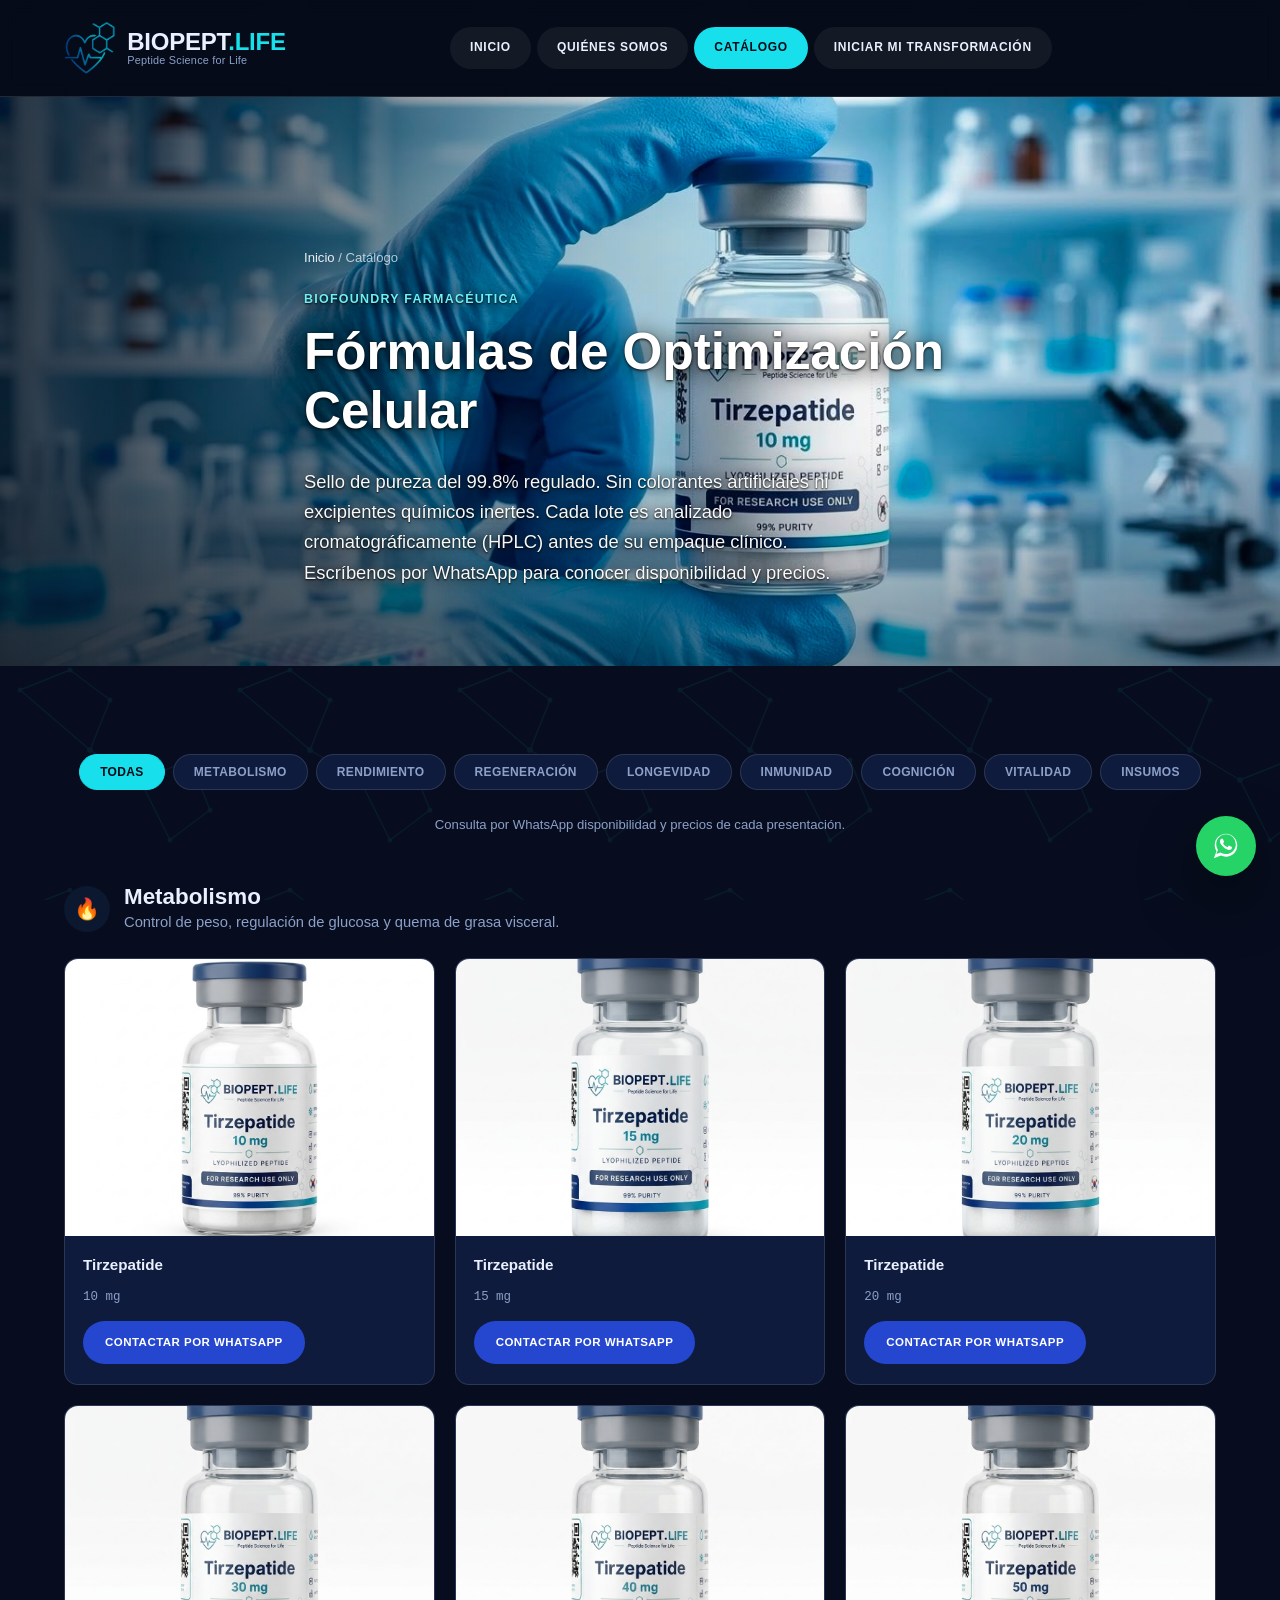
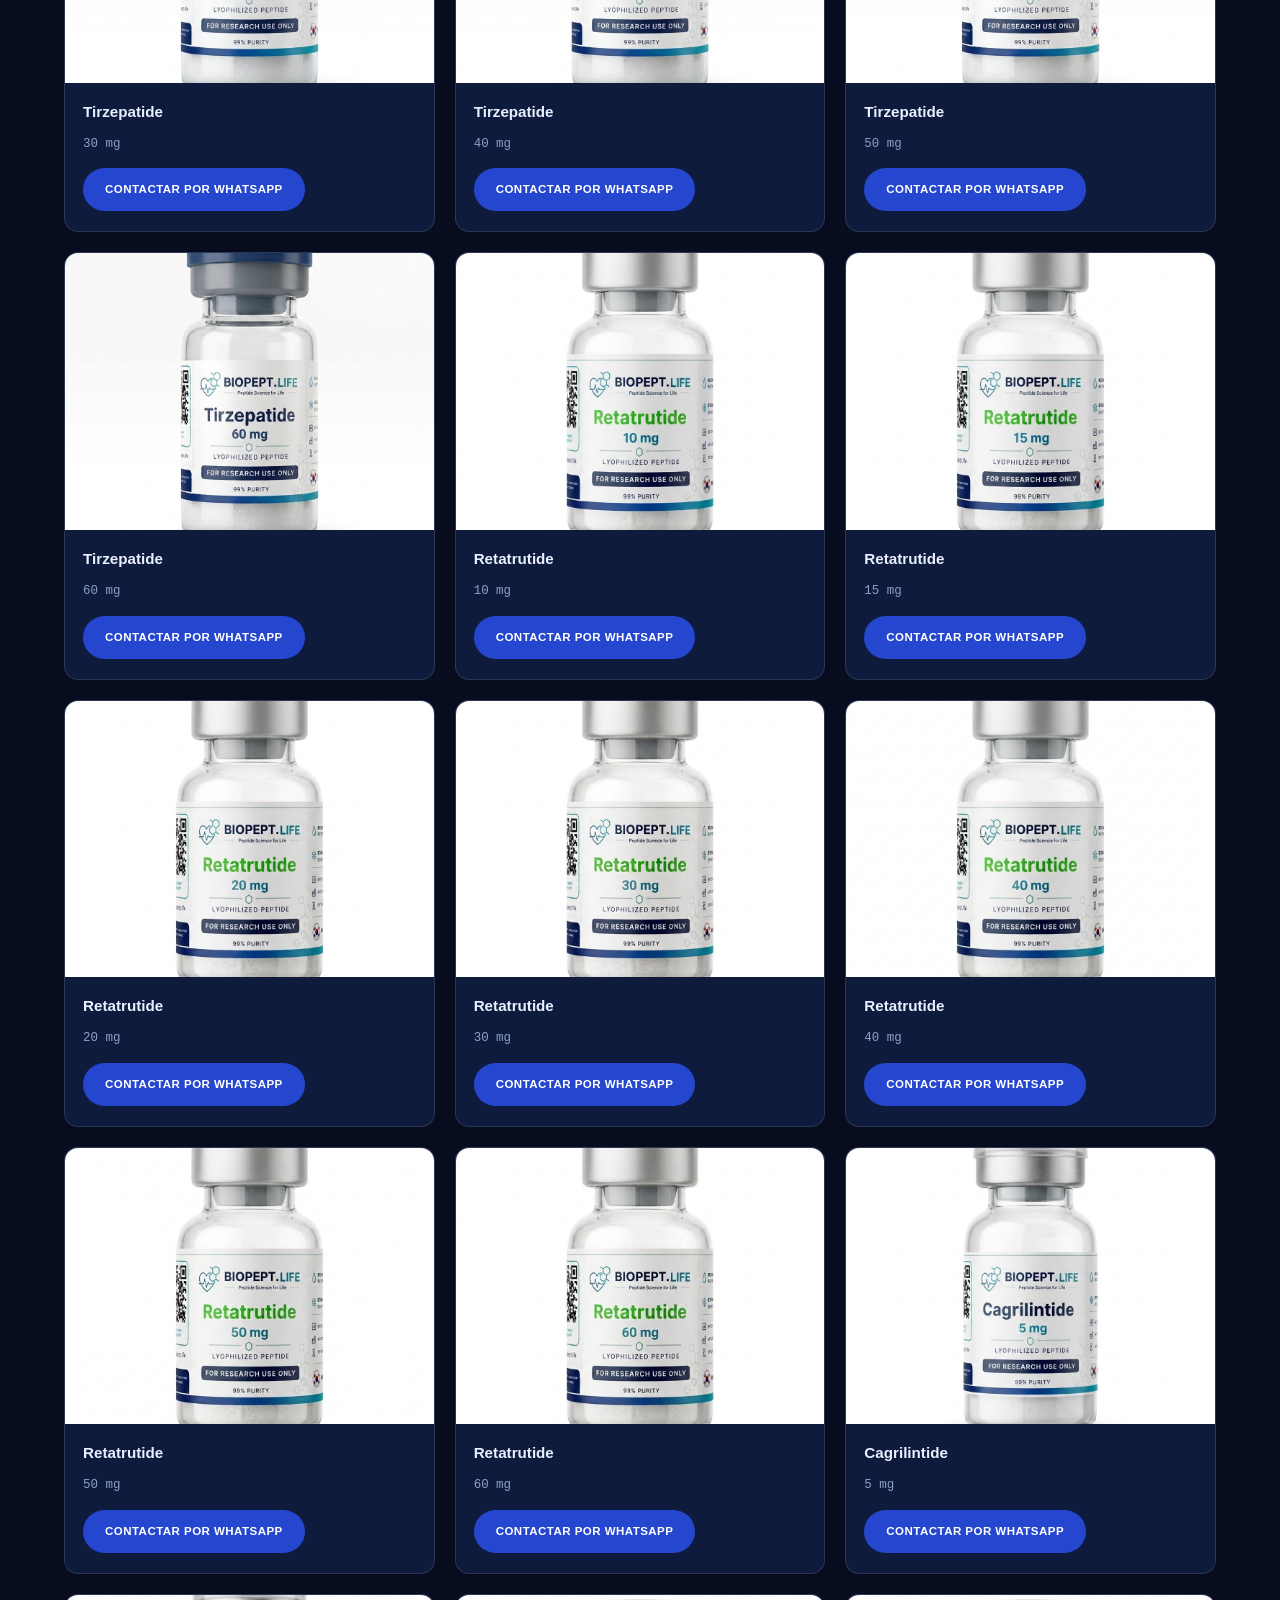
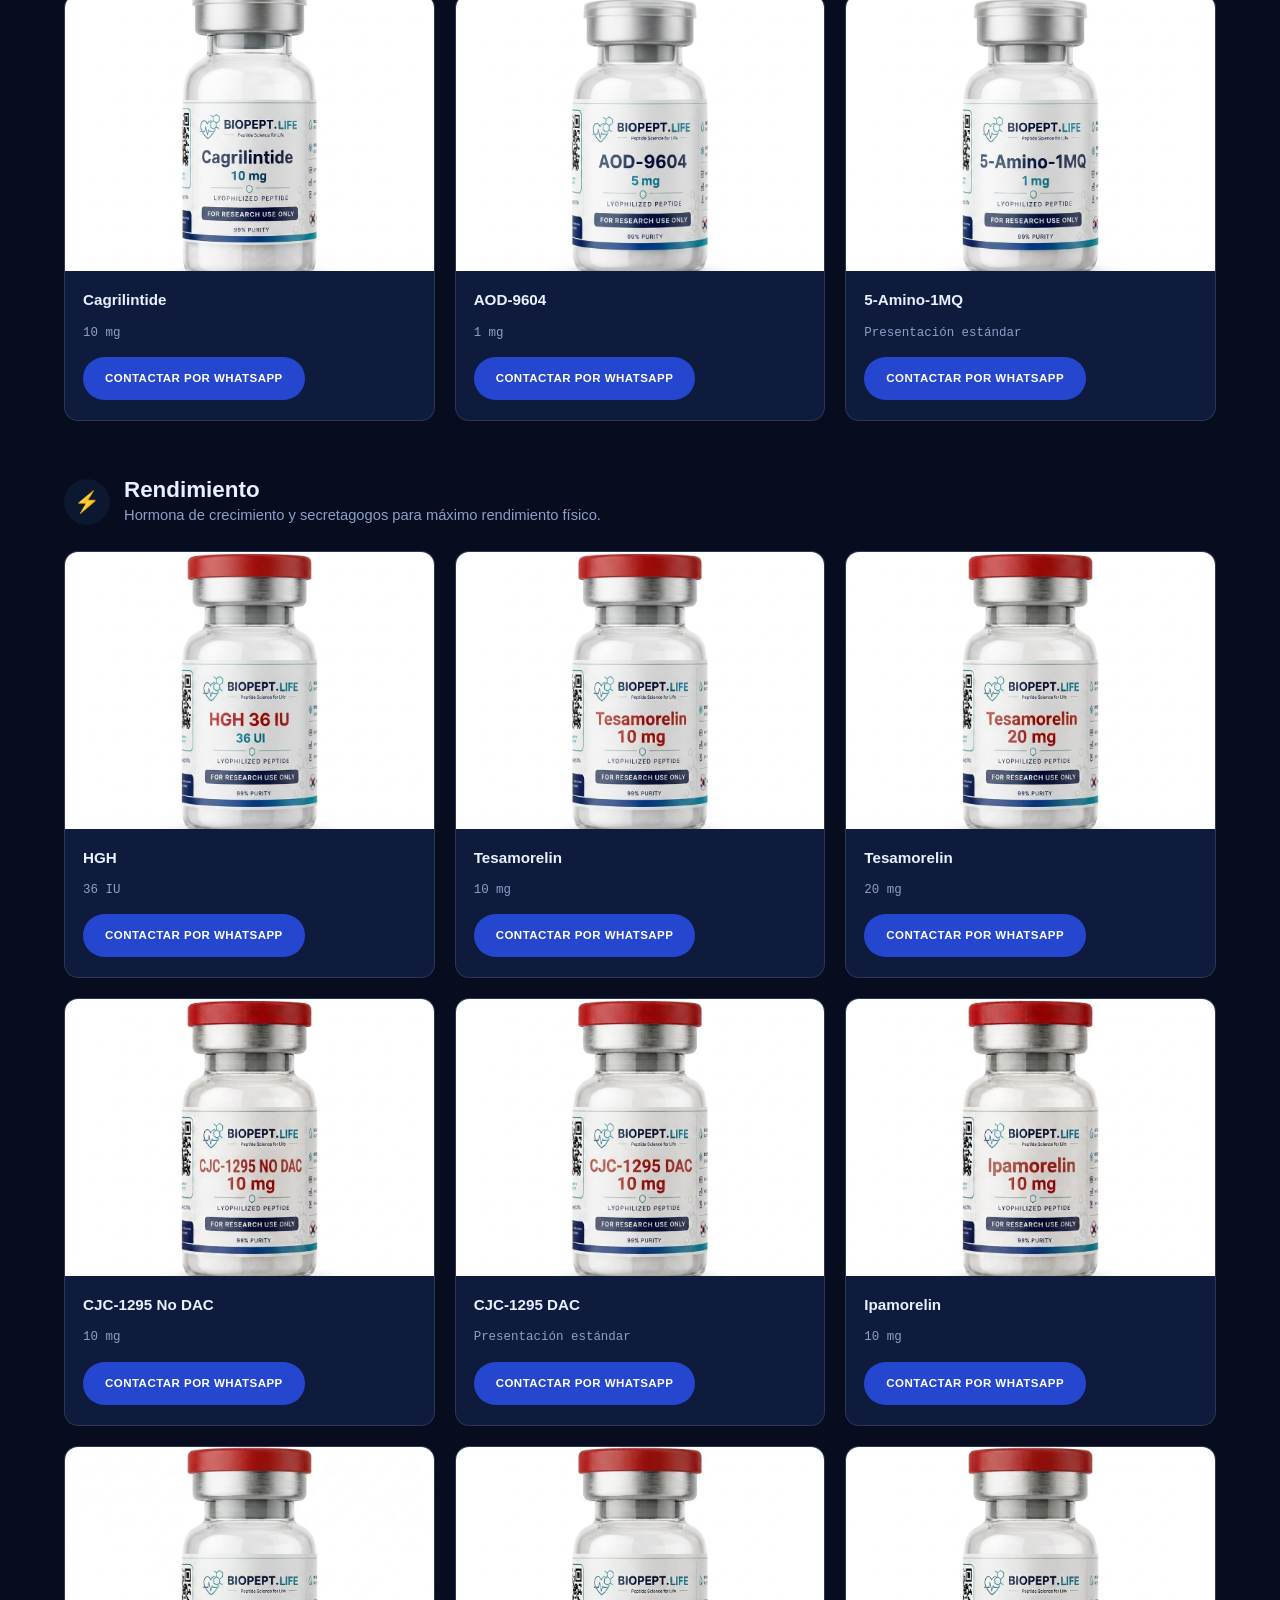
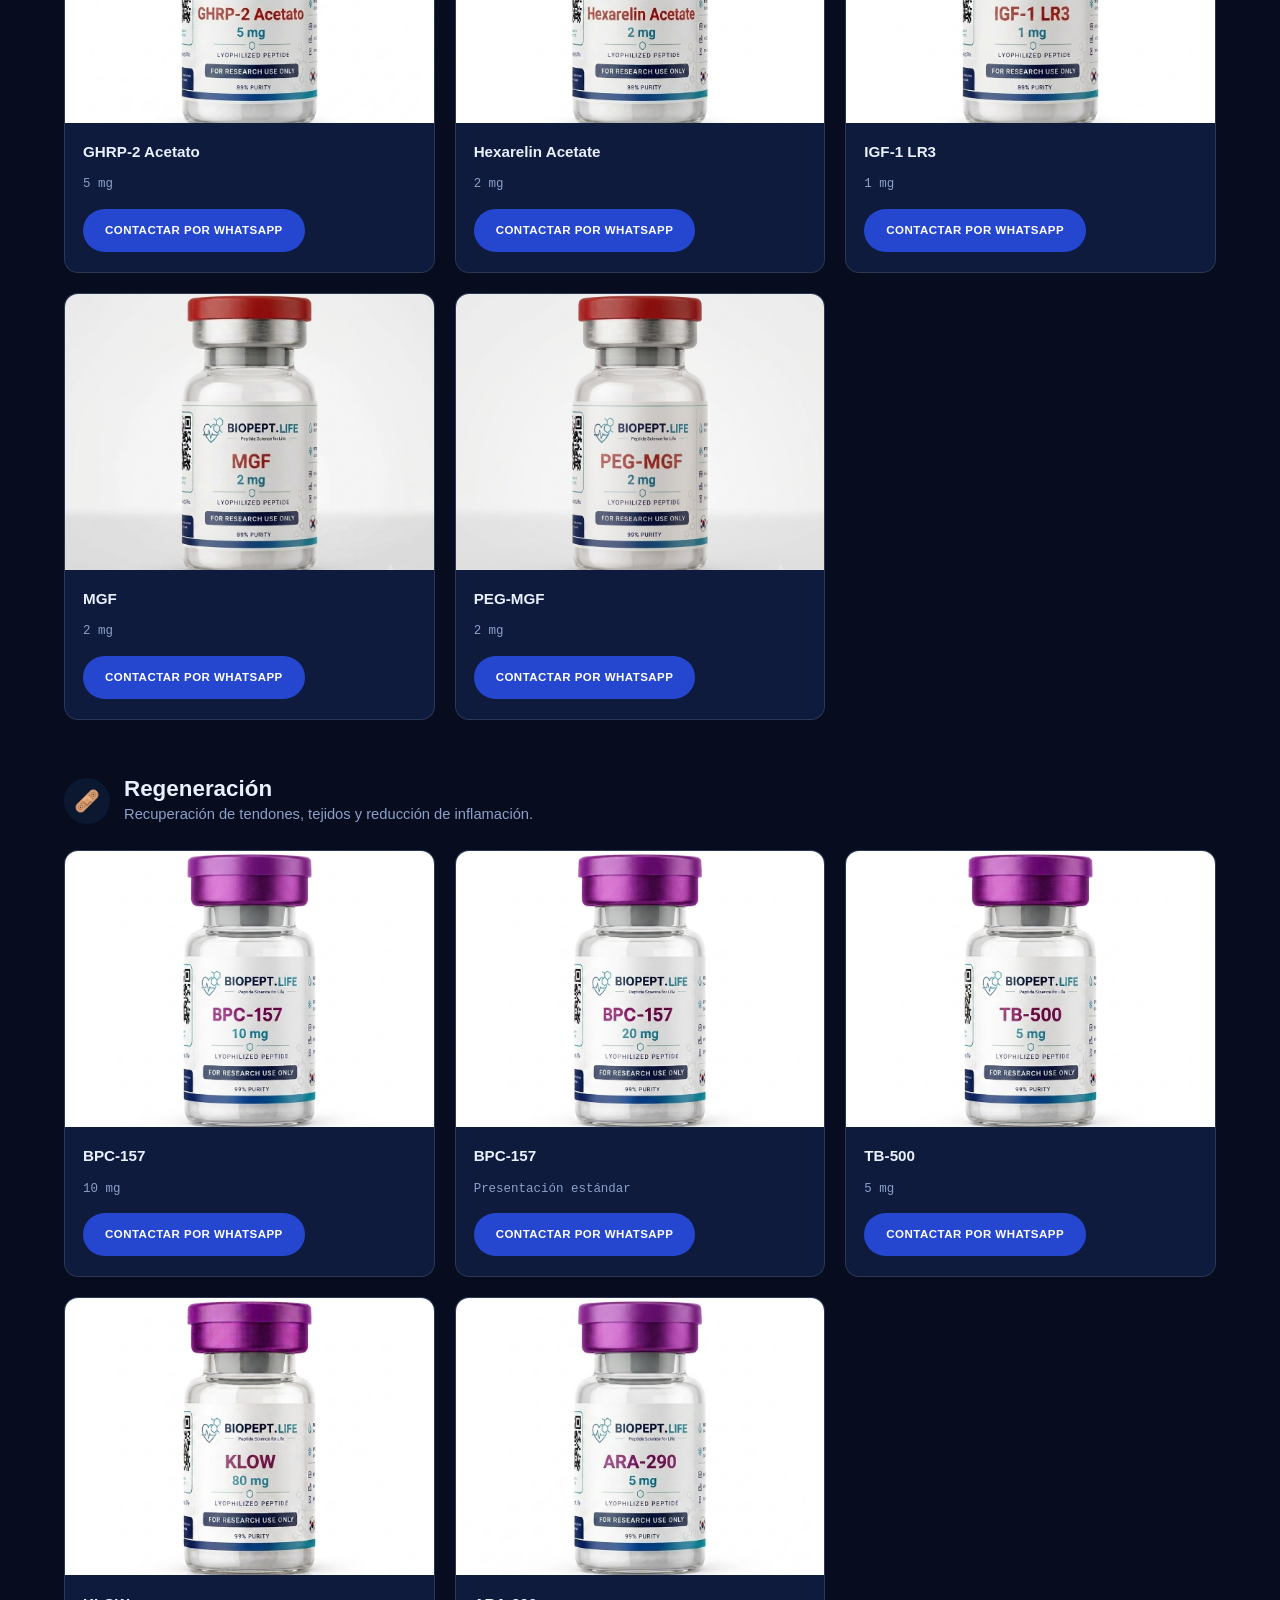
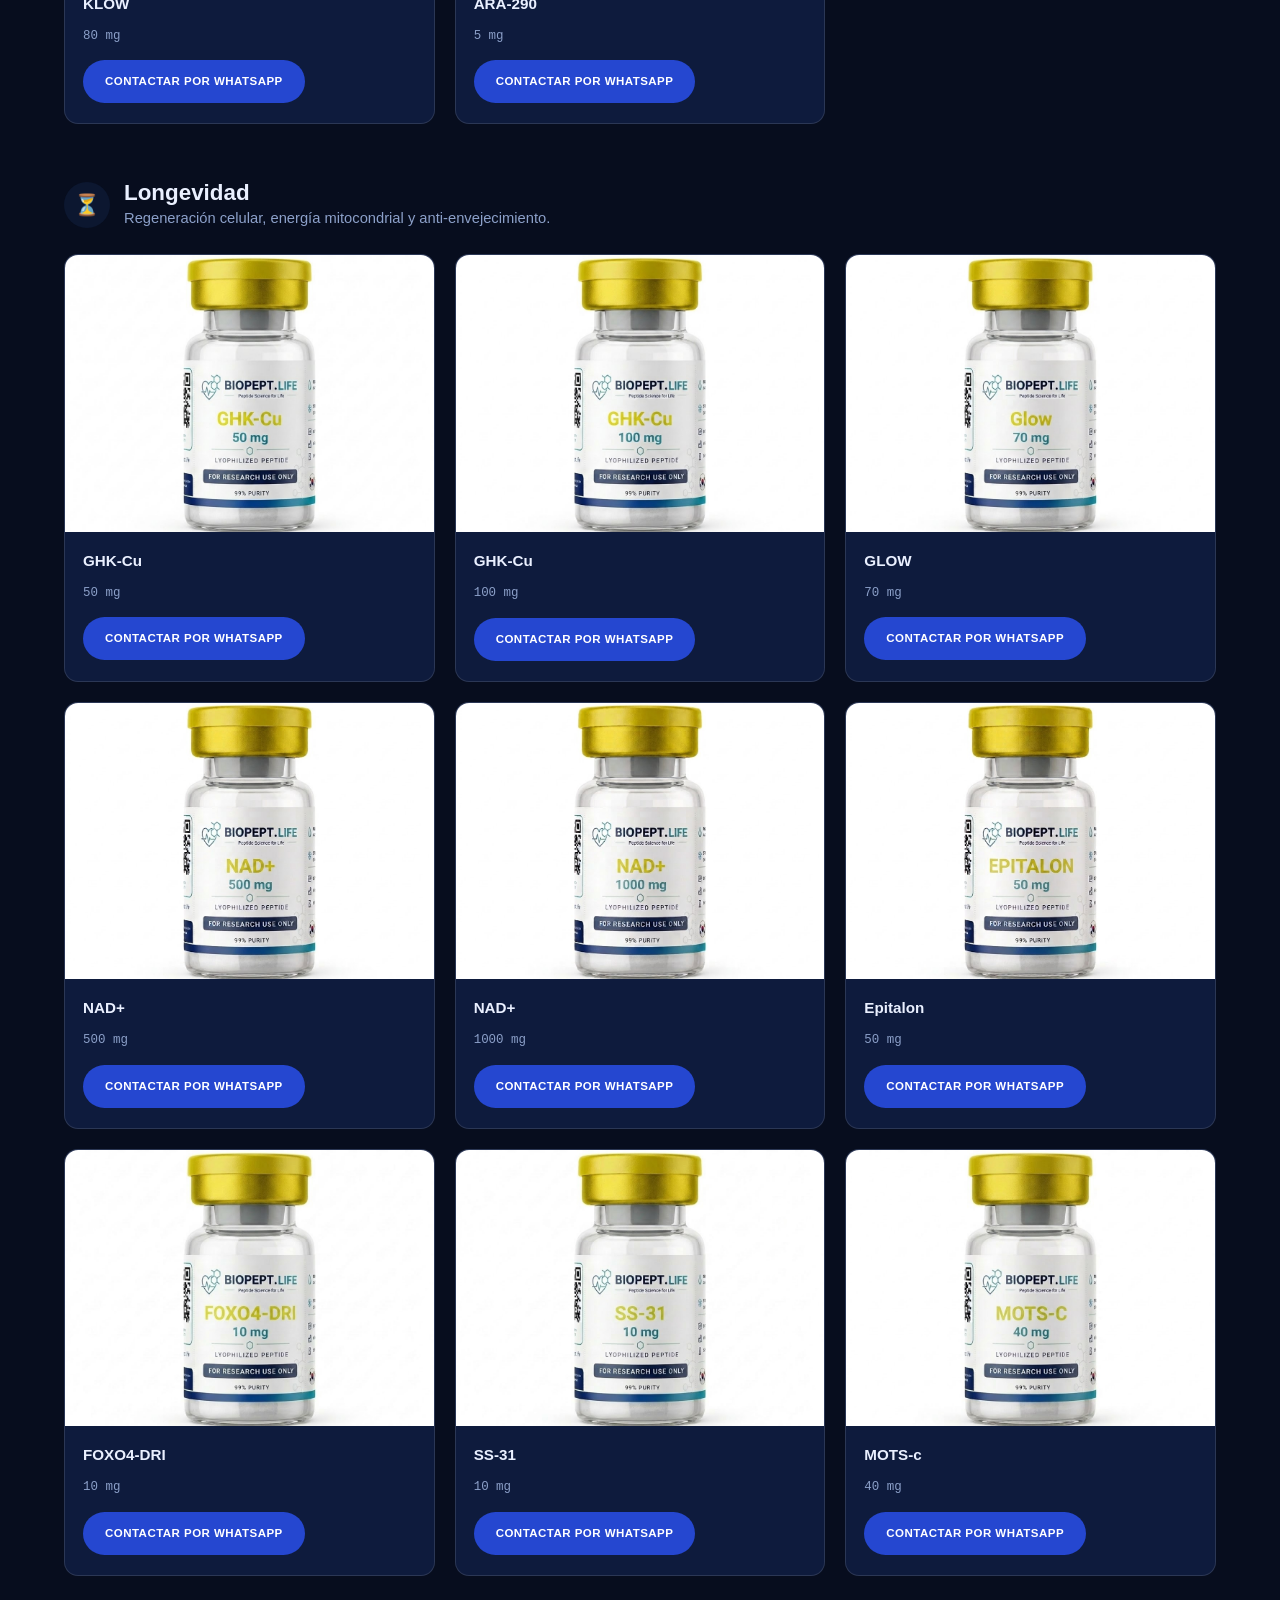
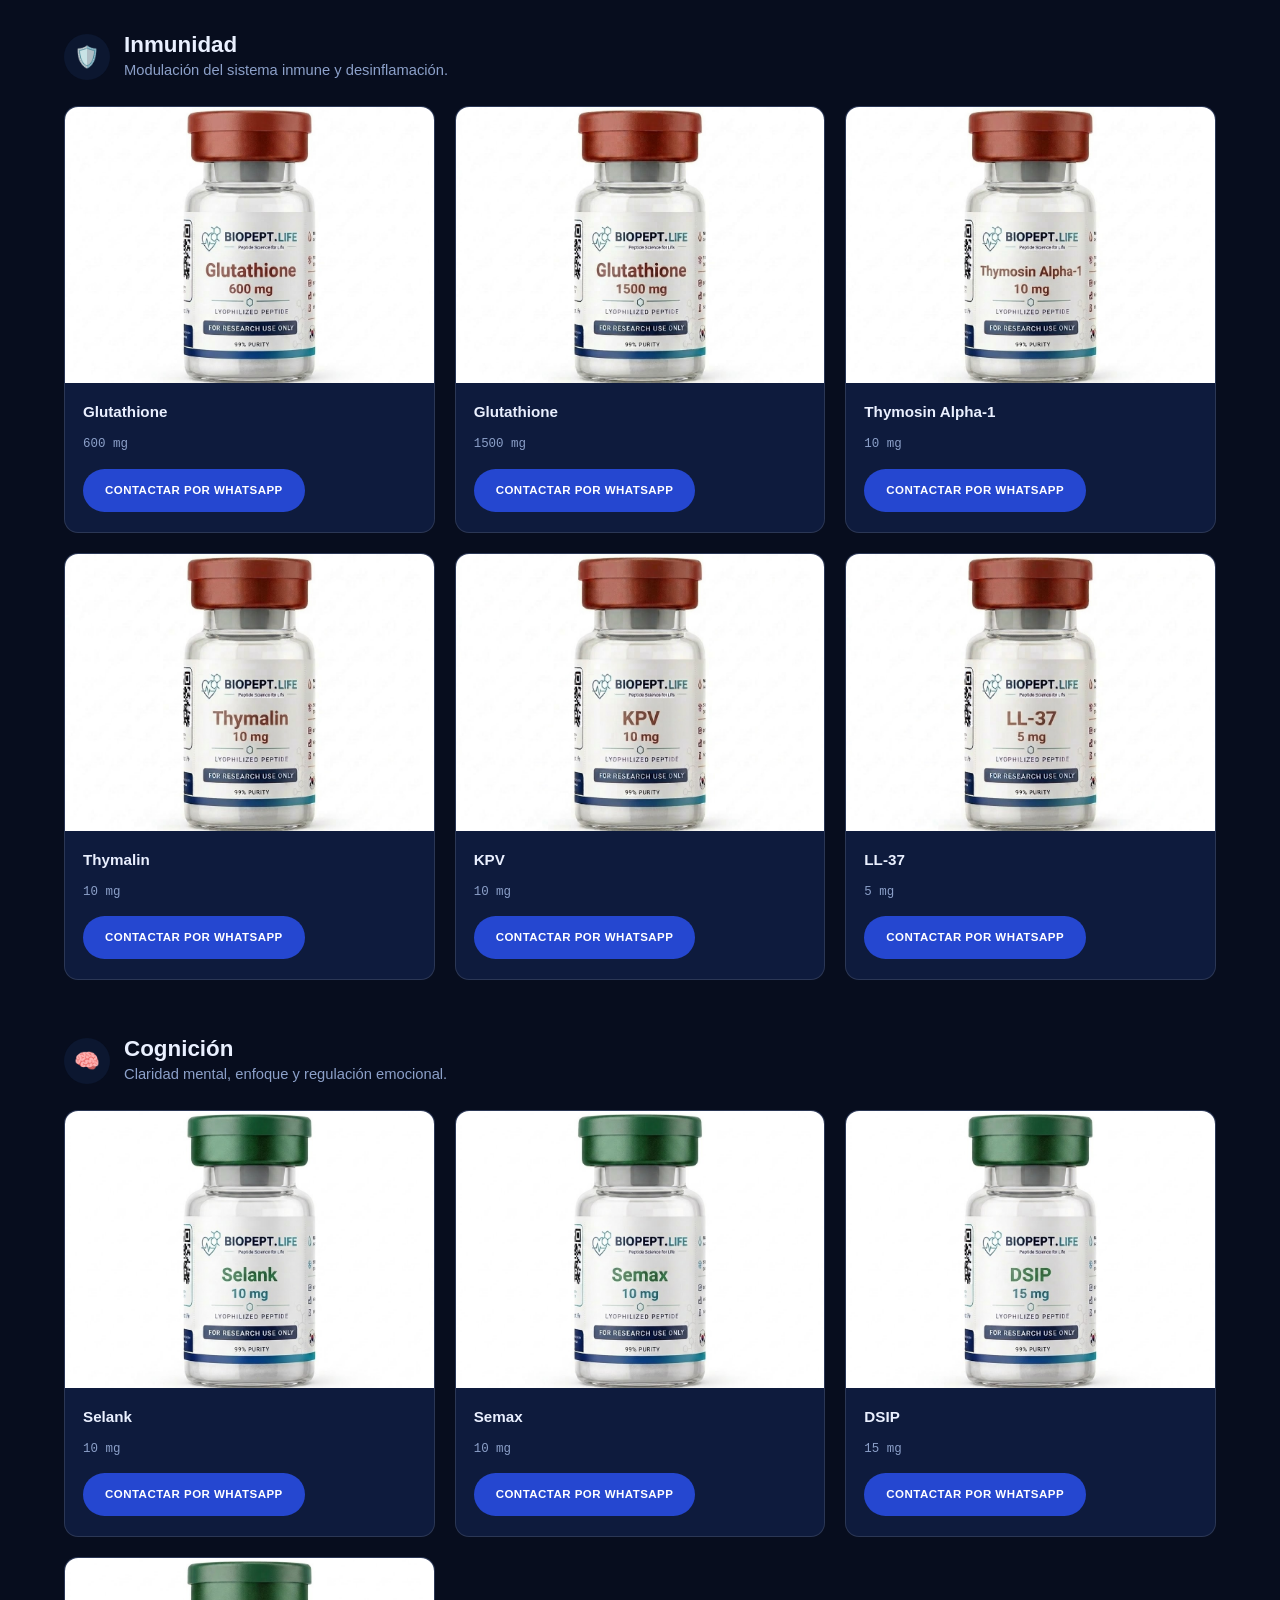
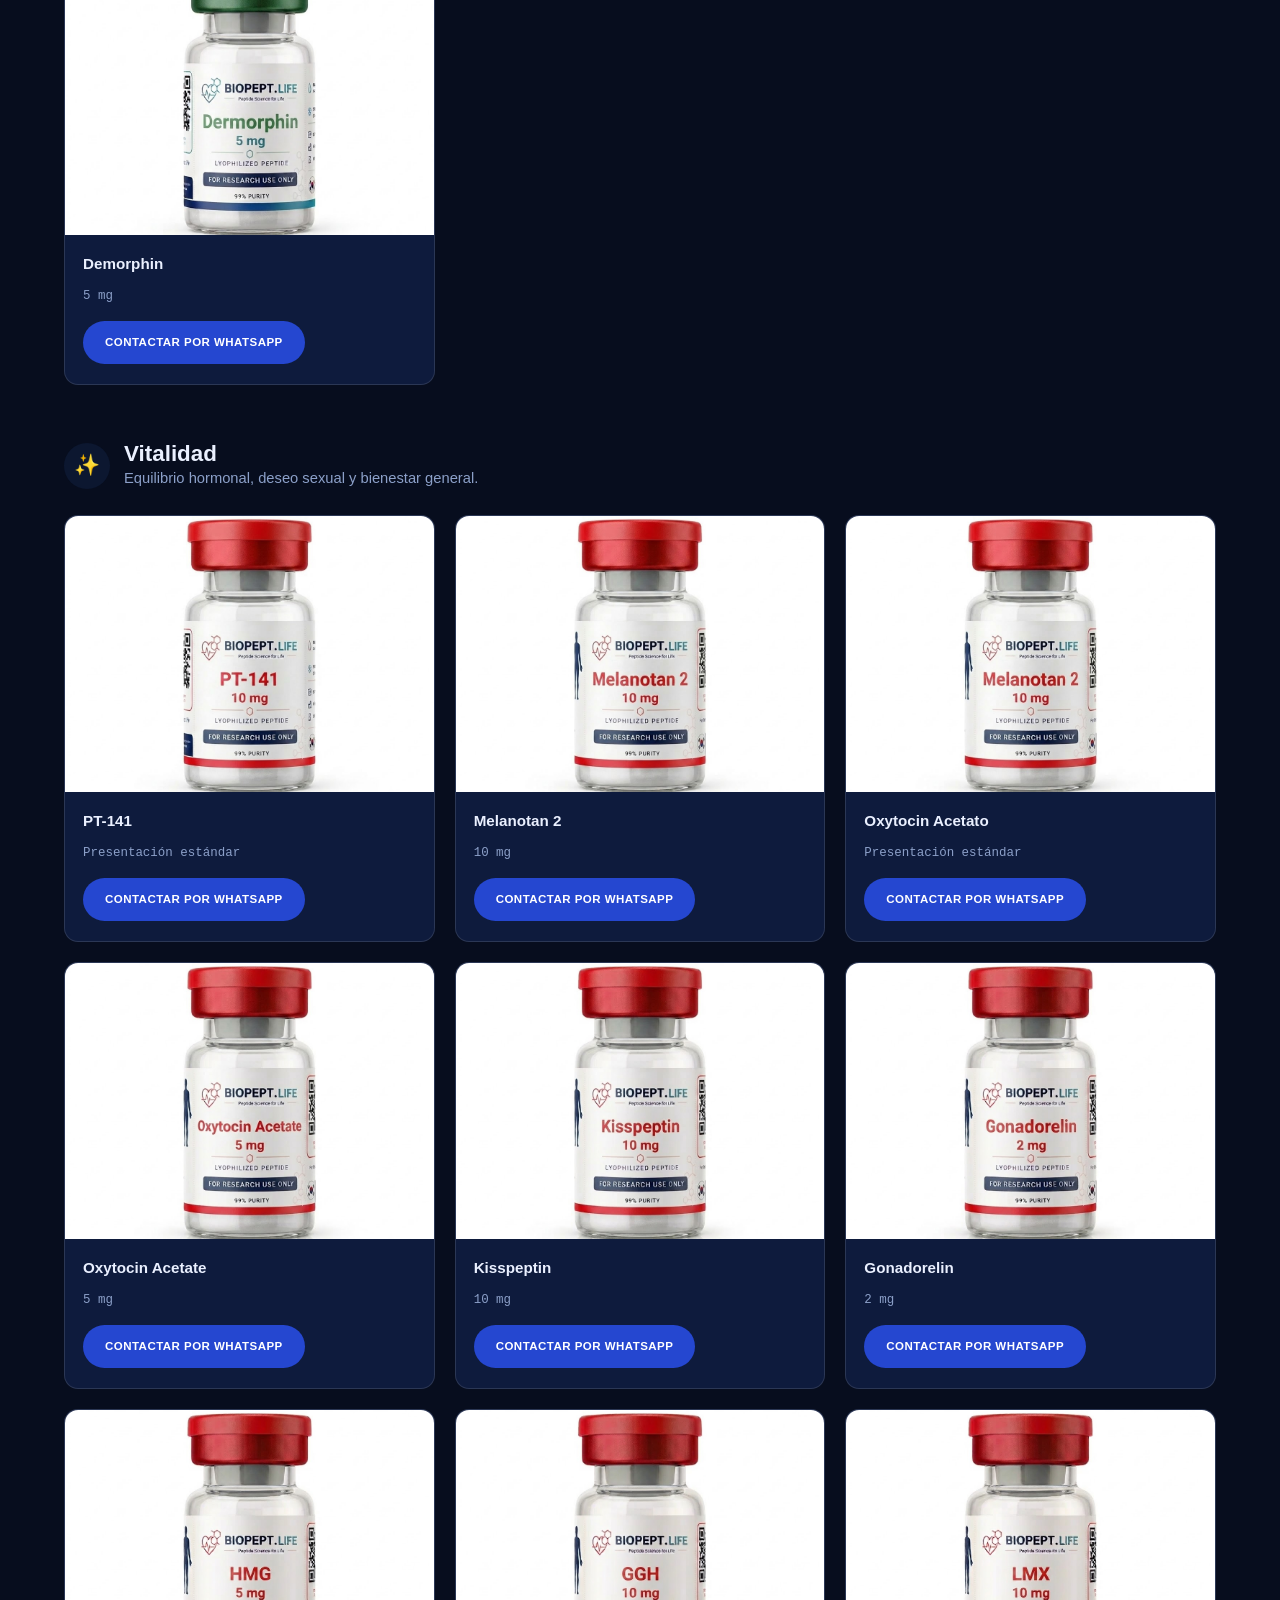
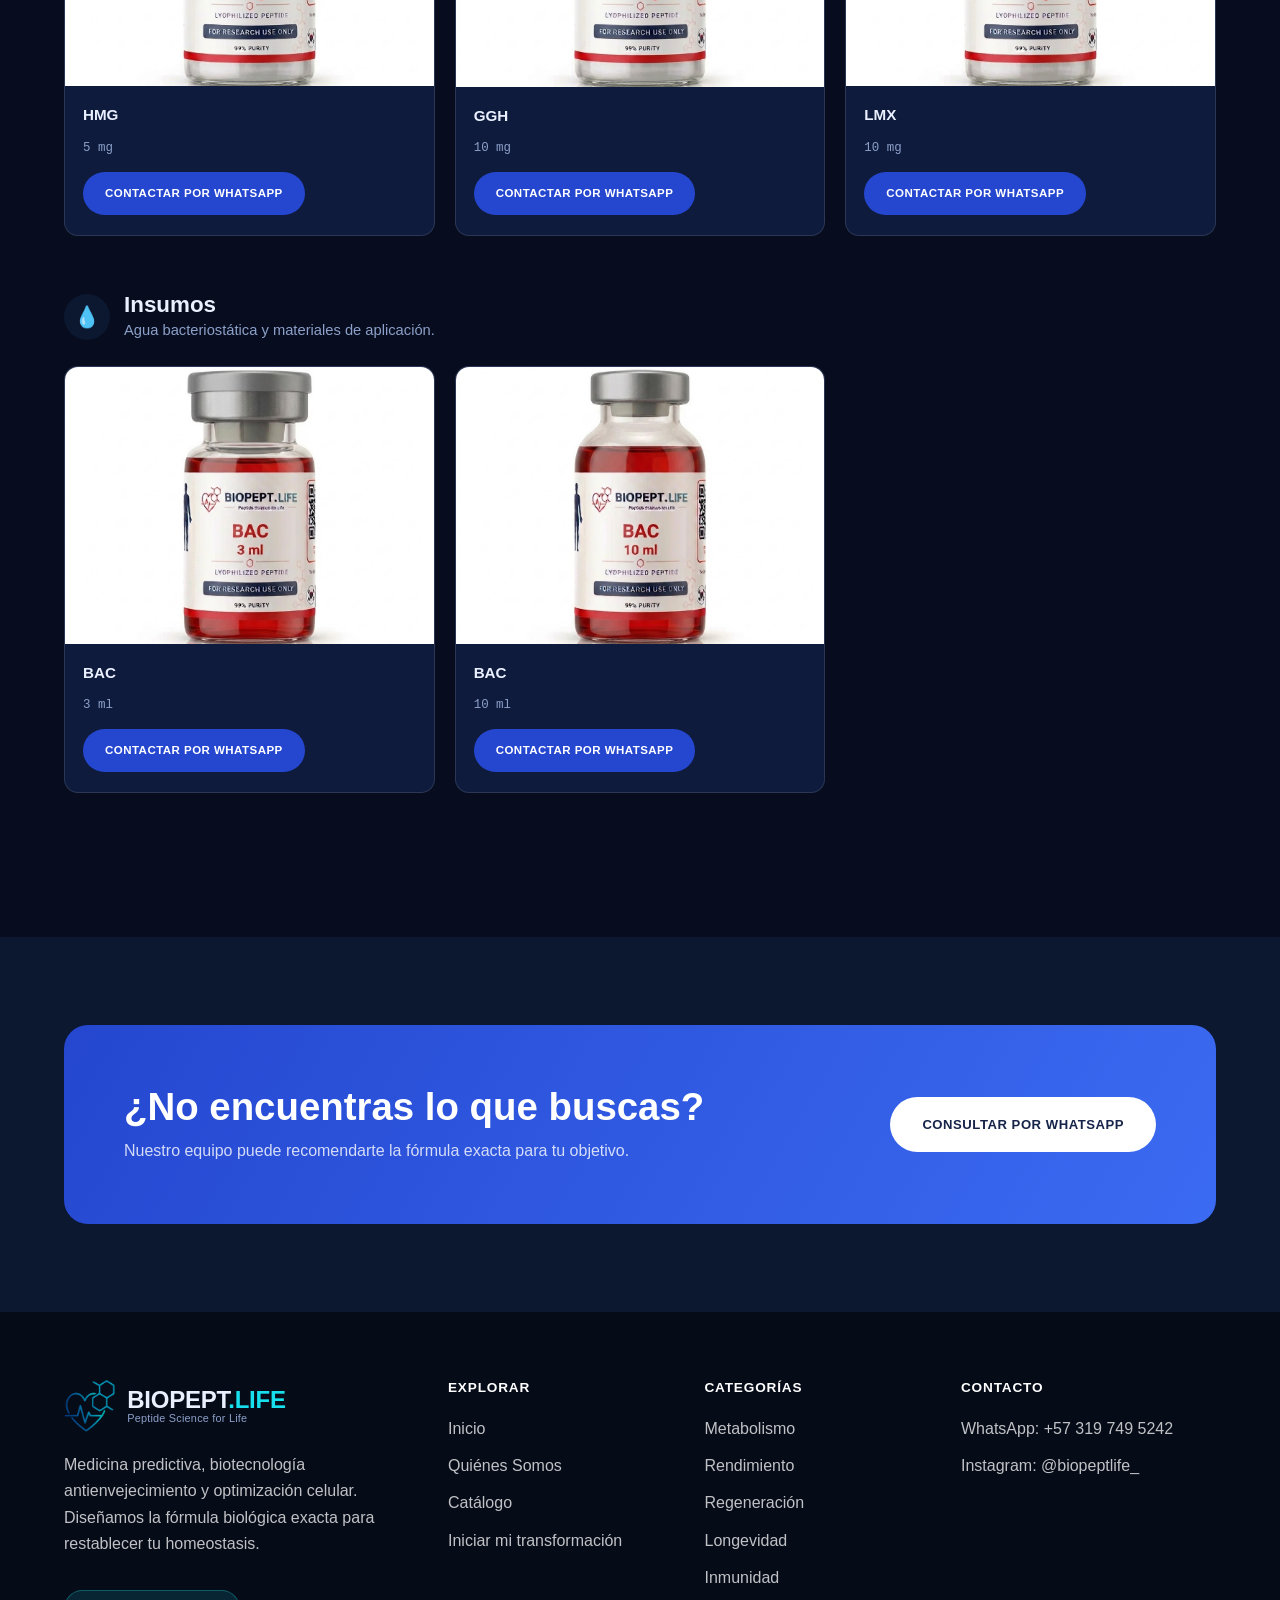
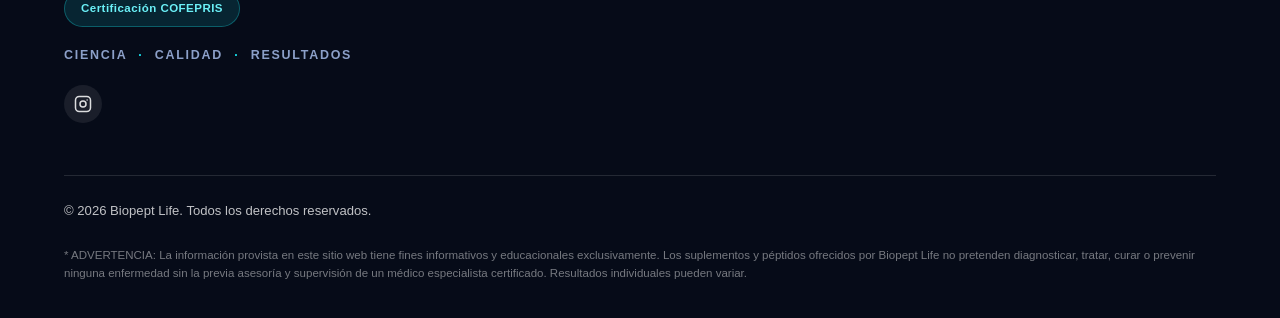
==== commit fe42530b: "Dejar un único número de WhatsApp (Colombia) sin distinción de zona Co-Authored-By: Claude Sonnet 5 " ====
--- a/catalogo/index.html
+++ b/catalogo/index.html
@@ -43,7 +43,7 @@
           <a href="/catalogo/"><strong>Ver todo</strong></a>
         </div>
       </li>
-          <li><a href="https://wa.me/584125157902?text=Hola!%20Quiero%20m%C3%A1s%20informaci%C3%B3n%20sobre%20los%20productos%20de%20Biopept%20Life" class="nav-link" target="_blank" rel="noopener">Iniciar mi transformación</a></li>
+          <li><a href="https://wa.me/573197495242?text=Hola!%20Quiero%20m%C3%A1s%20informaci%C3%B3n%20sobre%20los%20productos%20de%20Biopept%20Life" class="nav-link" target="_blank" rel="noopener">Iniciar mi transformación</a></li>
         </ul>
       </nav>
       <div class="header-actions">
@@ -93,7 +93,7 @@
           <div class="product-row-body">
             <div class="product-row-name">Tirzepatide</div>
             <div class="product-row-dose">10 mg</div>
-            <a href="https://wa.me/584125157902?text=Hola!%20Quiero%20m%C3%A1s%20informaci%C3%B3n%20sobre%20Tirzepatide%2010%20mg" target="_blank" rel="noopener" class="btn btn-whatsapp btn-sm">Contactar por WhatsApp</a>
+            <a href="https://wa.me/573197495242?text=Hola!%20Quiero%20m%C3%A1s%20informaci%C3%B3n%20sobre%20Tirzepatide%2010%20mg" target="_blank" rel="noopener" class="btn btn-whatsapp btn-sm">Contactar por WhatsApp</a>
           </div>
         </div>
           <div class="product-row">
@@ -101,7 +101,7 @@
           <div class="product-row-body">
             <div class="product-row-name">Tirzepatide</div>
             <div class="product-row-dose">15 mg</div>
-            <a href="https://wa.me/584125157902?text=Hola!%20Quiero%20m%C3%A1s%20informaci%C3%B3n%20sobre%20Tirzepatide%2015%20mg" target="_blank" rel="noopener" class="btn btn-whatsapp btn-sm">Contactar por WhatsApp</a>
+            <a href="https://wa.me/573197495242?text=Hola!%20Quiero%20m%C3%A1s%20informaci%C3%B3n%20sobre%20Tirzepatide%2015%20mg" target="_blank" rel="noopener" class="btn btn-whatsapp btn-sm">Contactar por WhatsApp</a>
           </div>
         </div>
           <div class="product-row">
@@ -109,7 +109,7 @@
           <div class="product-row-body">
             <div class="product-row-name">Tirzepatide</div>
             <div class="product-row-dose">20 mg</div>
-            <a href="https://wa.me/584125157902?text=Hola!%20Quiero%20m%C3%A1s%20informaci%C3%B3n%20sobre%20Tirzepatide%2020%20mg" target="_blank" rel="noopener" class="btn btn-whatsapp btn-sm">Contactar por WhatsApp</a>
+            <a href="https://wa.me/573197495242?text=Hola!%20Quiero%20m%C3%A1s%20informaci%C3%B3n%20sobre%20Tirzepatide%2020%20mg" target="_blank" rel="noopener" class="btn btn-whatsapp btn-sm">Contactar por WhatsApp</a>
           </div>
         </div>
           <div class="product-row">
@@ -117,7 +117,7 @@
           <div class="product-row-body">
             <div class="product-row-name">Tirzepatide</div>
             <div class="product-row-dose">30 mg</div>
-            <a href="https://wa.me/584125157902?text=Hola!%20Quiero%20m%C3%A1s%20informaci%C3%B3n%20sobre%20Tirzepatide%2030%20mg" target="_blank" rel="noopener" class="btn btn-whatsapp btn-sm">Contactar por WhatsApp</a>
+            <a href="https://wa.me/573197495242?text=Hola!%20Quiero%20m%C3%A1s%20informaci%C3%B3n%20sobre%20Tirzepatide%2030%20mg" target="_blank" rel="noopener" class="btn btn-whatsapp btn-sm">Contactar por WhatsApp</a>
           </div>
         </div>
           <div class="product-row">
@@ -125,7 +125,7 @@
           <div class="product-row-body">
             <div class="product-row-name">Tirzepatide</div>
             <div class="product-row-dose">40 mg</div>
-            <a href="https://wa.me/584125157902?text=Hola!%20Quiero%20m%C3%A1s%20informaci%C3%B3n%20sobre%20Tirzepatide%2040%20mg" target="_blank" rel="noopener" class="btn btn-whatsapp btn-sm">Contactar por WhatsApp</a>
+            <a href="https://wa.me/573197495242?text=Hola!%20Quiero%20m%C3%A1s%20informaci%C3%B3n%20sobre%20Tirzepatide%2040%20mg" target="_blank" rel="noopener" class="btn btn-whatsapp btn-sm">Contactar por WhatsApp</a>
           </div>
         </div>
           <div class="product-row">
@@ -133,7 +133,7 @@
           <div class="product-row-body">
             <div class="product-row-name">Tirzepatide</div>
             <div class="product-row-dose">50 mg</div>
-            <a href="https://wa.me/584125157902?text=Hola!%20Quiero%20m%C3%A1s%20informaci%C3%B3n%20sobre%20Tirzepatide%2050%20mg" target="_blank" rel="noopener" class="btn btn-whatsapp btn-sm">Contactar por WhatsApp</a>
+            <a href="https://wa.me/573197495242?text=Hola!%20Quiero%20m%C3%A1s%20informaci%C3%B3n%20sobre%20Tirzepatide%2050%20mg" target="_blank" rel="noopener" class="btn btn-whatsapp btn-sm">Contactar por WhatsApp</a>
           </div>
         </div>
           <div class="product-row">
@@ -141,7 +141,7 @@
           <div class="product-row-body">
             <div class="product-row-name">Tirzepatide</div>
             <div class="product-row-dose">60 mg</div>
-            <a href="https://wa.me/584125157902?text=Hola!%20Quiero%20m%C3%A1s%20informaci%C3%B3n%20sobre%20Tirzepatide%2060%20mg" target="_blank" rel="noopener" class="btn btn-whatsapp btn-sm">Contactar por WhatsApp</a>
+            <a href="https://wa.me/573197495242?text=Hola!%20Quiero%20m%C3%A1s%20informaci%C3%B3n%20sobre%20Tirzepatide%2060%20mg" target="_blank" rel="noopener" class="btn btn-whatsapp btn-sm">Contactar por WhatsApp</a>
           </div>
         </div>
           <div class="product-row">
@@ -149,7 +149,7 @@
           <div class="product-row-body">
             <div class="product-row-name">Retatrutide</div>
             <div class="product-row-dose">10 mg</div>
-            <a href="https://wa.me/584125157902?text=Hola!%20Quiero%20m%C3%A1s%20informaci%C3%B3n%20sobre%20Retatrutide%2010%20mg" target="_blank" rel="noopener" class="btn btn-whatsapp btn-sm">Contactar por WhatsApp</a>
+            <a href="https://wa.me/573197495242?text=Hola!%20Quiero%20m%C3%A1s%20informaci%C3%B3n%20sobre%20Retatrutide%2010%20mg" target="_blank" rel="noopener" class="btn btn-whatsapp btn-sm">Contactar por WhatsApp</a>
           </div>
         </div>
           <div class="product-row">
@@ -157,7 +157,7 @@
           <div class="product-row-body">
             <div class="product-row-name">Retatrutide</div>
             <div class="product-row-dose">15 mg</div>
-            <a href="https://wa.me/584125157902?text=Hola!%20Quiero%20m%C3%A1s%20informaci%C3%B3n%20sobre%20Retatrutide%2015%20mg" target="_blank" rel="noopener" class="btn btn-whatsapp btn-sm">Contactar por WhatsApp</a>
+            <a href="https://wa.me/573197495242?text=Hola!%20Quiero%20m%C3%A1s%20informaci%C3%B3n%20sobre%20Retatrutide%2015%20mg" target="_blank" rel="noopener" class="btn btn-whatsapp btn-sm">Contactar por WhatsApp</a>
           </div>
         </div>
           <div class="product-row">
@@ -165,7 +165,7 @@
           <div class="product-row-body">
             <div class="product-row-name">Retatrutide</div>
             <div class="product-row-dose">20 mg</div>
-            <a href="https://wa.me/584125157902?text=Hola!%20Quiero%20m%C3%A1s%20informaci%C3%B3n%20sobre%20Retatrutide%2020%20mg" target="_blank" rel="noopener" class="btn btn-whatsapp btn-sm">Contactar por WhatsApp</a>
+            <a href="https://wa.me/573197495242?text=Hola!%20Quiero%20m%C3%A1s%20informaci%C3%B3n%20sobre%20Retatrutide%2020%20mg" target="_blank" rel="noopener" class="btn btn-whatsapp btn-sm">Contactar por WhatsApp</a>
           </div>
         </div>
           <div class="product-row">
@@ -173,7 +173,7 @@
           <div class="product-row-body">
             <div class="product-row-name">Retatrutide</div>
             <div class="product-row-dose">30 mg</div>
-            <a href="https://wa.me/584125157902?text=Hola!%20Quiero%20m%C3%A1s%20informaci%C3%B3n%20sobre%20Retatrutide%2030%20mg" target="_blank" rel="noopener" class="btn btn-whatsapp btn-sm">Contactar por WhatsApp</a>
+            <a href="https://wa.me/573197495242?text=Hola!%20Quiero%20m%C3%A1s%20informaci%C3%B3n%20sobre%20Retatrutide%2030%20mg" target="_blank" rel="noopener" class="btn btn-whatsapp btn-sm">Contactar por WhatsApp</a>
           </div>
         </div>
           <div class="product-row">
@@ -181,7 +181,7 @@
           <div class="product-row-body">
             <div class="product-row-name">Retatrutide</div>
             <div class="product-row-dose">40 mg</div>
-            <a href="https://wa.me/584125157902?text=Hola!%20Quiero%20m%C3%A1s%20informaci%C3%B3n%20sobre%20Retatrutide%2040%20mg" target="_blank" rel="noopener" class="btn btn-whatsapp btn-sm">Contactar por WhatsApp</a>
+            <a href="https://wa.me/573197495242?text=Hola!%20Quiero%20m%C3%A1s%20informaci%C3%B3n%20sobre%20Retatrutide%2040%20mg" target="_blank" rel="noopener" class="btn btn-whatsapp btn-sm">Contactar por WhatsApp</a>
           </div>
         </div>
           <div class="product-row">
@@ -189,7 +189,7 @@
           <div class="product-row-body">
             <div class="product-row-name">Retatrutide</div>
             <div class="product-row-dose">50 mg</div>
-            <a href="https://wa.me/584125157902?text=Hola!%20Quiero%20m%C3%A1s%20informaci%C3%B3n%20sobre%20Retatrutide%2050%20mg" target="_blank" rel="noopener" class="btn btn-whatsapp btn-sm">Contactar por WhatsApp</a>
+            <a href="https://wa.me/573197495242?text=Hola!%20Quiero%20m%C3%A1s%20informaci%C3%B3n%20sobre%20Retatrutide%2050%20mg" target="_blank" rel="noopener" class="btn btn-whatsapp btn-sm">Contactar por WhatsApp</a>
           </div>
         </div>
           <div class="product-row">
@@ -197,7 +197,7 @@
           <div class="product-row-body">
             <div class="product-row-name">Retatrutide</div>
             <div class="product-row-dose">60 mg</div>
-            <a href="https://wa.me/584125157902?text=Hola!%20Quiero%20m%C3%A1s%20informaci%C3%B3n%20sobre%20Retatrutide%2060%20mg" target="_blank" rel="noopener" class="btn btn-whatsapp btn-sm">Contactar por WhatsApp</a>
+            <a href="https://wa.me/573197495242?text=Hola!%20Quiero%20m%C3%A1s%20informaci%C3%B3n%20sobre%20Retatrutide%2060%20mg" target="_blank" rel="noopener" class="btn btn-whatsapp btn-sm">Contactar por WhatsApp</a>
           </div>
         </div>
           <div class="product-row">
@@ -205,7 +205,7 @@
           <div class="product-row-body">
             <div class="product-row-name">Cagrilintide</div>
             <div class="product-row-dose">5 mg</div>
-            <a href="https://wa.me/584125157902?text=Hola!%20Quiero%20m%C3%A1s%20informaci%C3%B3n%20sobre%20Cagrilintide%205%20mg" target="_blank" rel="noopener" class="btn btn-whatsapp btn-sm">Contactar por WhatsApp</a>
+            <a href="https://wa.me/573197495242?text=Hola!%20Quiero%20m%C3%A1s%20informaci%C3%B3n%20sobre%20Cagrilintide%205%20mg" target="_blank" rel="noopener" class="btn btn-whatsapp btn-sm">Contactar por WhatsApp</a>
           </div>
         </div>
           <div class="product-row">
@@ -213,7 +213,7 @@
           <div class="product-row-body">
             <div class="product-row-name">Cagrilintide</div>
             <div class="product-row-dose">10 mg</div>
-            <a href="https://wa.me/584125157902?text=Hola!%20Quiero%20m%C3%A1s%20informaci%C3%B3n%20sobre%20Cagrilintide%2010%20mg" target="_blank" rel="noopener" class="btn btn-whatsapp btn-sm">Contactar por WhatsApp</a>
+            <a href="https://wa.me/573197495242?text=Hola!%20Quiero%20m%C3%A1s%20informaci%C3%B3n%20sobre%20Cagrilintide%2010%20mg" target="_blank" rel="noopener" class="btn btn-whatsapp btn-sm">Contactar por WhatsApp</a>
           </div>
         </div>
           <div class="product-row">
@@ -221,7 +221,7 @@
           <div class="product-row-body">
             <div class="product-row-name">AOD-9604</div>
             <div class="product-row-dose">1 mg</div>
-            <a href="https://wa.me/584125157902?text=Hola!%20Quiero%20m%C3%A1s%20informaci%C3%B3n%20sobre%20AOD-9604%201%20mg" target="_blank" rel="noopener" class="btn btn-whatsapp btn-sm">Contactar por WhatsApp</a>
+            <a href="https://wa.me/573197495242?text=Hola!%20Quiero%20m%C3%A1s%20informaci%C3%B3n%20sobre%20AOD-9604%201%20mg" target="_blank" rel="noopener" class="btn btn-whatsapp btn-sm">Contactar por WhatsApp</a>
           </div>
         </div>
           <div class="product-row">
@@ -229,7 +229,7 @@
           <div class="product-row-body">
             <div class="product-row-name">5-Amino-1MQ</div>
             <div class="product-row-dose">Presentación estándar</div>
-            <a href="https://wa.me/584125157902?text=Hola!%20Quiero%20m%C3%A1s%20informaci%C3%B3n%20sobre%205-Amino-1MQ" target="_blank" rel="noopener" class="btn btn-whatsapp btn-sm">Contactar por WhatsApp</a>
+            <a href="https://wa.me/573197495242?text=Hola!%20Quiero%20m%C3%A1s%20informaci%C3%B3n%20sobre%205-Amino-1MQ" target="_blank" rel="noopener" class="btn btn-whatsapp btn-sm">Contactar por WhatsApp</a>
           </div>
         </div>
         </div>
@@ -248,7 +248,7 @@
           <div class="product-row-body">
             <div class="product-row-name">HGH</div>
             <div class="product-row-dose">36 IU</div>
-            <a href="https://wa.me/584125157902?text=Hola!%20Quiero%20m%C3%A1s%20informaci%C3%B3n%20sobre%20HGH%2036%20IU" target="_blank" rel="noopener" class="btn btn-whatsapp btn-sm">Contactar por WhatsApp</a>
+            <a href="https://wa.me/573197495242?text=Hola!%20Quiero%20m%C3%A1s%20informaci%C3%B3n%20sobre%20HGH%2036%20IU" target="_blank" rel="noopener" class="btn btn-whatsapp btn-sm">Contactar por WhatsApp</a>
           </div>
         </div>
           <div class="product-row">
@@ -256,7 +256,7 @@
           <div class="product-row-body">
             <div class="product-row-name">Tesamorelin</div>
             <div class="product-row-dose">10 mg</div>
-            <a href="https://wa.me/584125157902?text=Hola!%20Quiero%20m%C3%A1s%20informaci%C3%B3n%20sobre%20Tesamorelin%2010%20mg" target="_blank" rel="noopener" class="btn btn-whatsapp btn-sm">Contactar por WhatsApp</a>
+            <a href="https://wa.me/573197495242?text=Hola!%20Quiero%20m%C3%A1s%20informaci%C3%B3n%20sobre%20Tesamorelin%2010%20mg" target="_blank" rel="noopener" class="btn btn-whatsapp btn-sm">Contactar por WhatsApp</a>
           </div>
         </div>
           <div class="product-row">
@@ -264,7 +264,7 @@
           <div class="product-row-body">
             <div class="product-row-name">Tesamorelin</div>
             <div class="product-row-dose">20 mg</div>
-            <a href="https://wa.me/584125157902?text=Hola!%20Quiero%20m%C3%A1s%20informaci%C3%B3n%20sobre%20Tesamorelin%2020%20mg" target="_blank" rel="noopener" class="btn btn-whatsapp btn-sm">Contactar por WhatsApp</a>
+            <a href="https://wa.me/573197495242?text=Hola!%20Quiero%20m%C3%A1s%20informaci%C3%B3n%20sobre%20Tesamorelin%2020%20mg" target="_blank" rel="noopener" class="btn btn-whatsapp btn-sm">Contactar por WhatsApp</a>
           </div>
         </div>
           <div class="product-row">
@@ -272,7 +272,7 @@
           <div class="product-row-body">
             <div class="product-row-name">CJC-1295 No DAC</div>
             <div class="product-row-dose">10 mg</div>
-            <a href="https://wa.me/584125157902?text=Hola!%20Quiero%20m%C3%A1s%20informaci%C3%B3n%20sobre%20CJC-1295%20No%20DAC%2010%20mg" target="_blank" rel="noopener" class="btn btn-whatsapp btn-sm">Contactar por WhatsApp</a>
+            <a href="https://wa.me/573197495242?text=Hola!%20Quiero%20m%C3%A1s%20informaci%C3%B3n%20sobre%20CJC-1295%20No%20DAC%2010%20mg" target="_blank" rel="noopener" class="btn btn-whatsapp btn-sm">Contactar por WhatsApp</a>
           </div>
         </div>
           <div class="product-row">
@@ -280,7 +280,7 @@
           <div class="product-row-body">
             <div class="product-row-name">CJC-1295 DAC</div>
             <div class="product-row-dose">Presentación estándar</div>
-            <a href="https://wa.me/584125157902?text=Hola!%20Quiero%20m%C3%A1s%20informaci%C3%B3n%20sobre%20CJC-1295%20DAC" target="_blank" rel="noopener" class="btn btn-whatsapp btn-sm">Contactar por WhatsApp</a>
+            <a href="https://wa.me/573197495242?text=Hola!%20Quiero%20m%C3%A1s%20informaci%C3%B3n%20sobre%20CJC-1295%20DAC" target="_blank" rel="noopener" class="btn btn-whatsapp btn-sm">Contactar por WhatsApp</a>
           </div>
         </div>
           <div class="product-row">
@@ -288,7 +288,7 @@
           <div class="product-row-body">
             <div class="product-row-name">Ipamorelin</div>
             <div class="product-row-dose">10 mg</div>
-            <a href="https://wa.me/584125157902?text=Hola!%20Quiero%20m%C3%A1s%20informaci%C3%B3n%20sobre%20Ipamorelin%2010%20mg" target="_blank" rel="noopener" class="btn btn-whatsapp btn-sm">Contactar por WhatsApp</a>
+            <a href="https://wa.me/573197495242?text=Hola!%20Quiero%20m%C3%A1s%20informaci%C3%B3n%20sobre%20Ipamorelin%2010%20mg" target="_blank" rel="noopener" class="btn btn-whatsapp btn-sm">Contactar por WhatsApp</a>
           </div>
         </div>
           <div class="product-row">
@@ -296,7 +296,7 @@
           <div class="product-row-body">
             <div class="product-row-name">GHRP-2 Acetato</div>
             <div class="product-row-dose">5 mg</div>
-            <a href="https://wa.me/584125157902?text=Hola!%20Quiero%20m%C3%A1s%20informaci%C3%B3n%20sobre%20GHRP-2%20Acetato%205%20mg" target="_blank" rel="noopener" class="btn btn-whatsapp btn-sm">Contactar por WhatsApp</a>
+            <a href="https://wa.me/573197495242?text=Hola!%20Quiero%20m%C3%A1s%20informaci%C3%B3n%20sobre%20GHRP-2%20Acetato%205%20mg" target="_blank" rel="noopener" class="btn btn-whatsapp btn-sm">Contactar por WhatsApp</a>
           </div>
         </div>
           <div class="product-row">
@@ -304,7 +304,7 @@
           <div class="product-row-body">
             <div class="product-row-name">Hexarelin Acetate</div>
             <div class="product-row-dose">2 mg</div>
-            <a href="https://wa.me/584125157902?text=Hola!%20Quiero%20m%C3%A1s%20informaci%C3%B3n%20sobre%20Hexarelin%20Acetate%202%20mg" target="_blank" rel="noopener" class="btn btn-whatsapp btn-sm">Contactar por WhatsApp</a>
+            <a href="https://wa.me/573197495242?text=Hola!%20Quiero%20m%C3%A1s%20informaci%C3%B3n%20sobre%20Hexarelin%20Acetate%202%20mg" target="_blank" rel="noopener" class="btn btn-whatsapp btn-sm">Contactar por WhatsApp</a>
           </div>
         </div>
           <div class="product-row">
@@ -312,7 +312,7 @@
           <div class="product-row-body">
             <div class="product-row-name">IGF-1 LR3</div>
             <div class="product-row-dose">1 mg</div>
-            <a href="https://wa.me/584125157902?text=Hola!%20Quiero%20m%C3%A1s%20informaci%C3%B3n%20sobre%20IGF-1%20LR3%201%20mg" target="_blank" rel="noopener" class="btn btn-whatsapp btn-sm">Contactar por WhatsApp</a>
+            <a href="https://wa.me/573197495242?text=Hola!%20Quiero%20m%C3%A1s%20informaci%C3%B3n%20sobre%20IGF-1%20LR3%201%20mg" target="_blank" rel="noopener" class="btn btn-whatsapp btn-sm">Contactar por WhatsApp</a>
           </div>
         </div>
           <div class="product-row">
@@ -320,7 +320,7 @@
           <div class="product-row-body">
             <div class="product-row-name">MGF</div>
             <div class="product-row-dose">2 mg</div>
-            <a href="https://wa.me/584125157902?text=Hola!%20Quiero%20m%C3%A1s%20informaci%C3%B3n%20sobre%20MGF%202%20mg" target="_blank" rel="noopener" class="btn btn-whatsapp btn-sm">Contactar por WhatsApp</a>
+            <a href="https://wa.me/573197495242?text=Hola!%20Quiero%20m%C3%A1s%20informaci%C3%B3n%20sobre%20MGF%202%20mg" target="_blank" rel="noopener" class="btn btn-whatsapp btn-sm">Contactar por WhatsApp</a>
           </div>
         </div>
           <div class="product-row">
@@ -328,7 +328,7 @@
           <div class="product-row-body">
             <div class="product-row-name">PEG-MGF</div>
             <div class="product-row-dose">2 mg</div>
-            <a href="https://wa.me/584125157902?text=Hola!%20Quiero%20m%C3%A1s%20informaci%C3%B3n%20sobre%20PEG-MGF%202%20mg" target="_blank" rel="noopener" class="btn btn-whatsapp btn-sm">Contactar por WhatsApp</a>
+            <a href="https://wa.me/573197495242?text=Hola!%20Quiero%20m%C3%A1s%20informaci%C3%B3n%20sobre%20PEG-MGF%202%20mg" target="_blank" rel="noopener" class="btn btn-whatsapp btn-sm">Contactar por WhatsApp</a>
           </div>
         </div>
         </div>
@@ -347,7 +347,7 @@
           <div class="product-row-body">
             <div class="product-row-name">BPC-157</div>
             <div class="product-row-dose">10 mg</div>
-            <a href="https://wa.me/584125157902?text=Hola!%20Quiero%20m%C3%A1s%20informaci%C3%B3n%20sobre%20BPC-157%2010%20mg" target="_blank" rel="noopener" class="btn btn-whatsapp btn-sm">Contactar por WhatsApp</a>
+            <a href="https://wa.me/573197495242?text=Hola!%20Quiero%20m%C3%A1s%20informaci%C3%B3n%20sobre%20BPC-157%2010%20mg" target="_blank" rel="noopener" class="btn btn-whatsapp btn-sm">Contactar por WhatsApp</a>
           </div>
         </div>
           <div class="product-row">
@@ -355,7 +355,7 @@
           <div class="product-row-body">
             <div class="product-row-name">BPC-157</div>
             <div class="product-row-dose">Presentación estándar</div>
-            <a href="https://wa.me/584125157902?text=Hola!%20Quiero%20m%C3%A1s%20informaci%C3%B3n%20sobre%20BPC-157%20Presentaci%C3%B3n%20est%C3%A1ndar" target="_blank" rel="noopener" class="btn btn-whatsapp btn-sm">Contactar por WhatsApp</a>
+            <a href="https://wa.me/573197495242?text=Hola!%20Quiero%20m%C3%A1s%20informaci%C3%B3n%20sobre%20BPC-157%20Presentaci%C3%B3n%20est%C3%A1ndar" target="_blank" rel="noopener" class="btn btn-whatsapp btn-sm">Contactar por WhatsApp</a>
           </div>
         </div>
           <div class="product-row">
@@ -363,7 +363,7 @@
           <div class="product-row-body">
             <div class="product-row-name">TB-500</div>
             <div class="product-row-dose">5 mg</div>
-            <a href="https://wa.me/584125157902?text=Hola!%20Quiero%20m%C3%A1s%20informaci%C3%B3n%20sobre%20TB-500%205%20mg" target="_blank" rel="noopener" class="btn btn-whatsapp btn-sm">Contactar por WhatsApp</a>
+            <a href="https://wa.me/573197495242?text=Hola!%20Quiero%20m%C3%A1s%20informaci%C3%B3n%20sobre%20TB-500%205%20mg" target="_blank" rel="noopener" class="btn btn-whatsapp btn-sm">Contactar por WhatsApp</a>
           </div>
         </div>
           <div class="product-row">
@@ -371,7 +371,7 @@
           <div class="product-row-body">
             <div class="product-row-name">KLOW</div>
             <div class="product-row-dose">80 mg</div>
-            <a href="https://wa.me/584125157902?text=Hola!%20Quiero%20m%C3%A1s%20informaci%C3%B3n%20sobre%20KLOW%2080%20mg" target="_blank" rel="noopener" class="btn btn-whatsapp btn-sm">Contactar por WhatsApp</a>
+            <a href="https://wa.me/573197495242?text=Hola!%20Quiero%20m%C3%A1s%20informaci%C3%B3n%20sobre%20KLOW%2080%20mg" target="_blank" rel="noopener" class="btn btn-whatsapp btn-sm">Contactar por WhatsApp</a>
           </div>
         </div>
           <div class="product-row">
@@ -379,7 +379,7 @@
           <div class="product-row-body">
             <div class="product-row-name">ARA-290</div>
             <div class="product-row-dose">5 mg</div>
-            <a href="https://wa.me/584125157902?text=Hola!%20Quiero%20m%C3%A1s%20informaci%C3%B3n%20sobre%20ARA-290%205%20mg" target="_blank" rel="noopener" class="btn btn-whatsapp btn-sm">Contactar por WhatsApp</a>
+            <a href="https://wa.me/573197495242?text=Hola!%20Quiero%20m%C3%A1s%20informaci%C3%B3n%20sobre%20ARA-290%205%20mg" target="_blank" rel="noopener" class="btn btn-whatsapp btn-sm">Contactar por WhatsApp</a>
           </div>
         </div>
         </div>
@@ -398,7 +398,7 @@
           <div class="product-row-body">
             <div class="product-row-name">GHK-Cu</div>
             <div class="product-row-dose">50 mg</div>
-            <a href="https://wa.me/584125157902?text=Hola!%20Quiero%20m%C3%A1s%20informaci%C3%B3n%20sobre%20GHK-Cu%2050%20mg" target="_blank" rel="noopener" class="btn btn-whatsapp btn-sm">Contactar por WhatsApp</a>
+            <a href="https://wa.me/573197495242?text=Hola!%20Quiero%20m%C3%A1s%20informaci%C3%B3n%20sobre%20GHK-Cu%2050%20mg" target="_blank" rel="noopener" class="btn btn-whatsapp btn-sm">Contactar por WhatsApp</a>
           </div>
         </div>
           <div class="product-row">
@@ -406,7 +406,7 @@
           <div class="product-row-body">
             <div class="product-row-name">GHK-Cu</div>
             <div class="product-row-dose">100 mg</div>
-            <a href="https://wa.me/584125157902?text=Hola!%20Quiero%20m%C3%A1s%20informaci%C3%B3n%20sobre%20GHK-Cu%20100%20mg" target="_blank" rel="noopener" class="btn btn-whatsapp btn-sm">Contactar por WhatsApp</a>
+            <a href="https://wa.me/573197495242?text=Hola!%20Quiero%20m%C3%A1s%20informaci%C3%B3n%20sobre%20GHK-Cu%20100%20mg" target="_blank" rel="noopener" class="btn btn-whatsapp btn-sm">Contactar por WhatsApp</a>
           </div>
         </div>
           <div class="product-row">
@@ -414,7 +414,7 @@
           <div class="product-row-body">
             <div class="product-row-name">GLOW</div>
             <div class="product-row-dose">70 mg</div>
-            <a href="https://wa.me/584125157902?text=Hola!%20Quiero%20m%C3%A1s%20informaci%C3%B3n%20sobre%20GLOW%2070%20mg" target="_blank" rel="noopener" class="btn btn-whatsapp btn-sm">Contactar por WhatsApp</a>
+            <a href="https://wa.me/573197495242?text=Hola!%20Quiero%20m%C3%A1s%20informaci%C3%B3n%20sobre%20GLOW%2070%20mg" target="_blank" rel="noopener" class="btn btn-whatsapp btn-sm">Contactar por WhatsApp</a>
           </div>
         </div>
           <div class="product-row">
@@ -422,7 +422,7 @@
           <div class="product-row-body">
             <div class="product-row-name">NAD+</div>
             <div class="product-row-dose">500 mg</div>
-            <a href="https://wa.me/584125157902?text=Hola!%20Quiero%20m%C3%A1s%20informaci%C3%B3n%20sobre%20NAD%2B%20500%20mg" target="_blank" rel="noopener" class="btn btn-whatsapp btn-sm">Contactar por WhatsApp</a>
+            <a href="https://wa.me/573197495242?text=Hola!%20Quiero%20m%C3%A1s%20informaci%C3%B3n%20sobre%20NAD%2B%20500%20mg" target="_blank" rel="noopener" class="btn btn-whatsapp btn-sm">Contactar por WhatsApp</a>
           </div>
         </div>
           <div class="product-row">
@@ -430,7 +430,7 @@
           <div class="product-row-body">
             <div class="product-row-name">NAD+</div>
             <div class="product-row-dose">1000 mg</div>
-            <a href="https://wa.me/584125157902?text=Hola!%20Quiero%20m%C3%A1s%20informaci%C3%B3n%20sobre%20NAD%2B%201000%20mg" target="_blank" rel="noopener" class="btn btn-whatsapp btn-sm">Contactar por WhatsApp</a>
+            <a href="https://wa.me/573197495242?text=Hola!%20Quiero%20m%C3%A1s%20informaci%C3%B3n%20sobre%20NAD%2B%201000%20mg" target="_blank" rel="noopener" class="btn btn-whatsapp btn-sm">Contactar por WhatsApp</a>
           </div>
         </div>
           <div class="product-row">
@@ -438,7 +438,7 @@
           <div class="product-row-body">
             <div class="product-row-name">Epitalon</div>
             <div class="product-row-dose">50 mg</div>
-            <a href="https://wa.me/584125157902?text=Hola!%20Quiero%20m%C3%A1s%20informaci%C3%B3n%20sobre%20Epitalon%2050%20mg" target="_blank" rel="noopener" class="btn btn-whatsapp btn-sm">Contactar por WhatsApp</a>
+            <a href="https://wa.me/573197495242?text=Hola!%20Quiero%20m%C3%A1s%20informaci%C3%B3n%20sobre%20Epitalon%2050%20mg" target="_blank" rel="noopener" class="btn btn-whatsapp btn-sm">Contactar por WhatsApp</a>
           </div>
         </div>
           <div class="product-row">
@@ -446,7 +446,7 @@
           <div class="product-row-body">
             <div class="product-row-name">FOXO4-DRI</div>
             <div class="product-row-dose">10 mg</div>
-            <a href="https://wa.me/584125157902?text=Hola!%20Quiero%20m%C3%A1s%20informaci%C3%B3n%20sobre%20FOXO4-DRI%2010%20mg" target="_blank" rel="noopener" class="btn btn-whatsapp btn-sm">Contactar por WhatsApp</a>
+            <a href="https://wa.me/573197495242?text=Hola!%20Quiero%20m%C3%A1s%20informaci%C3%B3n%20sobre%20FOXO4-DRI%2010%20mg" target="_blank" rel="noopener" class="btn btn-whatsapp btn-sm">Contactar por WhatsApp</a>
           </div>
         </div>
           <div class="product-row">
@@ -454,7 +454,7 @@
           <div class="product-row-body">
             <div class="product-row-name">SS-31</div>
             <div class="product-row-dose">10 mg</div>
-            <a href="https://wa.me/584125157902?text=Hola!%20Quiero%20m%C3%A1s%20informaci%C3%B3n%20sobre%20SS-31%2010%20mg" target="_blank" rel="noopener" class="btn btn-whatsapp btn-sm">Contactar por WhatsApp</a>
+            <a href="https://wa.me/573197495242?text=Hola!%20Quiero%20m%C3%A1s%20informaci%C3%B3n%20sobre%20SS-31%2010%20mg" target="_blank" rel="noopener" class="btn btn-whatsapp btn-sm">Contactar por WhatsApp</a>
           </div>
         </div>
           <div class="product-row">
@@ -462,7 +462,7 @@
           <div class="product-row-body">
             <div class="product-row-name">MOTS-c</div>
             <div class="product-row-dose">40 mg</div>
-            <a href="https://wa.me/584125157902?text=Hola!%20Quiero%20m%C3%A1s%20informaci%C3%B3n%20sobre%20MOTS-c%2040%20mg" target="_blank" rel="noopener" class="btn btn-whatsapp btn-sm">Contactar por WhatsApp</a>
+            <a href="https://wa.me/573197495242?text=Hola!%20Quiero%20m%C3%A1s%20informaci%C3%B3n%20sobre%20MOTS-c%2040%20mg" target="_blank" rel="noopener" class="btn btn-whatsapp btn-sm">Contactar por WhatsApp</a>
           </div>
         </div>
         </div>
@@ -481,7 +481,7 @@
           <div class="product-row-body">
             <div class="product-row-name">Glutathione</div>
             <div class="product-row-dose">600 mg</div>
-            <a href="https://wa.me/584125157902?text=Hola!%20Quiero%20m%C3%A1s%20informaci%C3%B3n%20sobre%20Glutathione%20600%20mg" target="_blank" rel="noopener" class="btn btn-whatsapp btn-sm">Contactar por WhatsApp</a>
+            <a href="https://wa.me/573197495242?text=Hola!%20Quiero%20m%C3%A1s%20informaci%C3%B3n%20sobre%20Glutathione%20600%20mg" target="_blank" rel="noopener" class="btn btn-whatsapp btn-sm">Contactar por WhatsApp</a>
           </div>
         </div>
           <div class="product-row">
@@ -489,7 +489,7 @@
           <div class="product-row-body">
             <div class="product-row-name">Glutathione</div>
             <div class="product-row-dose">1500 mg</div>
-            <a href="https://wa.me/584125157902?text=Hola!%20Quiero%20m%C3%A1s%20informaci%C3%B3n%20sobre%20Glutathione%201500%20mg" target="_blank" rel="noopener" class="btn btn-whatsapp btn-sm">Contactar por WhatsApp</a>
+            <a href="https://wa.me/573197495242?text=Hola!%20Quiero%20m%C3%A1s%20informaci%C3%B3n%20sobre%20Glutathione%201500%20mg" target="_blank" rel="noopener" class="btn btn-whatsapp btn-sm">Contactar por WhatsApp</a>
           </div>
         </div>
           <div class="product-row">
@@ -497,7 +497,7 @@
           <div class="product-row-body">
             <div class="product-row-name">Thymosin Alpha-1</div>
             <div class="product-row-dose">10 mg</div>
-            <a href="https://wa.me/584125157902?text=Hola!%20Quiero%20m%C3%A1s%20informaci%C3%B3n%20sobre%20Thymosin%20Alpha-1%2010%20mg" target="_blank" rel="noopener" class="btn btn-whatsapp btn-sm">Contactar por WhatsApp</a>
+            <a href="https://wa.me/573197495242?text=Hola!%20Quiero%20m%C3%A1s%20informaci%C3%B3n%20sobre%20Thymosin%20Alpha-1%2010%20mg" target="_blank" rel="noopener" class="btn btn-whatsapp btn-sm">Contactar por WhatsApp</a>
           </div>
         </div>
           <div class="product-row">
@@ -505,7 +505,7 @@
           <div class="product-row-body">
             <div class="product-row-name">Thymalin</div>
             <div class="product-row-dose">10 mg</div>
-            <a href="https://wa.me/584125157902?text=Hola!%20Quiero%20m%C3%A1s%20informaci%C3%B3n%20sobre%20Thymalin%2010%20mg" target="_blank" rel="noopener" class="btn btn-whatsapp btn-sm">Contactar por WhatsApp</a>
+            <a href="https://wa.me/573197495242?text=Hola!%20Quiero%20m%C3%A1s%20informaci%C3%B3n%20sobre%20Thymalin%2010%20mg" target="_blank" rel="noopener" class="btn btn-whatsapp btn-sm">Contactar por WhatsApp</a>
           </div>
         </div>
           <div class="product-row">
@@ -513,7 +513,7 @@
           <div class="product-row-body">
             <div class="product-row-name">KPV</div>
             <div class="product-row-dose">10 mg</div>
-            <a href="https://wa.me/584125157902?text=Hola!%20Quiero%20m%C3%A1s%20informaci%C3%B3n%20sobre%20KPV%2010%20mg" target="_blank" rel="noopener" class="btn btn-whatsapp btn-sm">Contactar por WhatsApp</a>
+            <a href="https://wa.me/573197495242?text=Hola!%20Quiero%20m%C3%A1s%20informaci%C3%B3n%20sobre%20KPV%2010%20mg" target="_blank" rel="noopener" class="btn btn-whatsapp btn-sm">Contactar por WhatsApp</a>
           </div>
         </div>
           <div class="product-row">
@@ -521,7 +521,7 @@
           <div class="product-row-body">
             <div class="product-row-name">LL-37</div>
             <div class="product-row-dose">5 mg</div>
-            <a href="https://wa.me/584125157902?text=Hola!%20Quiero%20m%C3%A1s%20informaci%C3%B3n%20sobre%20LL-37%205%20mg" target="_blank" rel="noopener" class="btn btn-whatsapp btn-sm">Contactar por WhatsApp</a>
+            <a href="https://wa.me/573197495242?text=Hola!%20Quiero%20m%C3%A1s%20informaci%C3%B3n%20sobre%20LL-37%205%20mg" target="_blank" rel="noopener" class="btn btn-whatsapp btn-sm">Contactar por WhatsApp</a>
           </div>
         </div>
         </div>
@@ -540,7 +540,7 @@
           <div class="product-row-body">
             <div class="product-row-name">Selank</div>
             <div class="product-row-dose">10 mg</div>
-            <a href="https://wa.me/584125157902?text=Hola!%20Quiero%20m%C3%A1s%20informaci%C3%B3n%20sobre%20Selank%2010%20mg" target="_blank" rel="noopener" class="btn btn-whatsapp btn-sm">Contactar por WhatsApp</a>
+            <a href="https://wa.me/573197495242?text=Hola!%20Quiero%20m%C3%A1s%20informaci%C3%B3n%20sobre%20Selank%2010%20mg" target="_blank" rel="noopener" class="btn btn-whatsapp btn-sm">Contactar por WhatsApp</a>
           </div>
         </div>
           <div class="product-row">
@@ -548,7 +548,7 @@
           <div class="product-row-body">
             <div class="product-row-name">Semax</div>
             <div class="product-row-dose">10 mg</div>
-            <a href="https://wa.me/584125157902?text=Hola!%20Quiero%20m%C3%A1s%20informaci%C3%B3n%20sobre%20Semax%2010%20mg" target="_blank" rel="noopener" class="btn btn-whatsapp btn-sm">Contactar por WhatsApp</a>
+            <a href="https://wa.me/573197495242?text=Hola!%20Quiero%20m%C3%A1s%20informaci%C3%B3n%20sobre%20Semax%2010%20mg" target="_blank" rel="noopener" class="btn btn-whatsapp btn-sm">Contactar por WhatsApp</a>
           </div>
         </div>
           <div class="product-row">
@@ -556,7 +556,7 @@
           <div class="product-row-body">
             <div class="product-row-name">DSIP</div>
             <div class="product-row-dose">15 mg</div>
-            <a href="https://wa.me/584125157902?text=Hola!%20Quiero%20m%C3%A1s%20informaci%C3%B3n%20sobre%20DSIP%2015%20mg" target="_blank" rel="noopener" class="btn btn-whatsapp btn-sm">Contactar por WhatsApp</a>
+            <a href="https://wa.me/573197495242?text=Hola!%20Quiero%20m%C3%A1s%20informaci%C3%B3n%20sobre%20DSIP%2015%20mg" target="_blank" rel="noopener" class="btn btn-whatsapp btn-sm">Contactar por WhatsApp</a>
           </div>
         </div>
           <div class="product-row">
@@ -564,7 +564,7 @@
           <div class="product-row-body">
             <div class="product-row-name">Demorphin</div>
             <div class="product-row-dose">5 mg</div>
-            <a href="https://wa.me/584125157902?text=Hola!%20Quiero%20m%C3%A1s%20informaci%C3%B3n%20sobre%20Demorphin%205%20mg" target="_blank" rel="noopener" class="btn btn-whatsapp btn-sm">Contactar por WhatsApp</a>
+            <a href="https://wa.me/573197495242?text=Hola!%20Quiero%20m%C3%A1s%20informaci%C3%B3n%20sobre%20Demorphin%205%20mg" target="_blank" rel="noopener" class="btn btn-whatsapp btn-sm">Contactar por WhatsApp</a>
           </div>
         </div>
         </div>
@@ -583,7 +583,7 @@
           <div class="product-row-body">
             <div class="product-row-name">PT-141</div>
             <div class="product-row-dose">Presentación estándar</div>
-            <a href="https://wa.me/584125157902?text=Hola!%20Quiero%20m%C3%A1s%20informaci%C3%B3n%20sobre%20PT-141" target="_blank" rel="noopener" class="btn btn-whatsapp btn-sm">Contactar por WhatsApp</a>
+            <a href="https://wa.me/573197495242?text=Hola!%20Quiero%20m%C3%A1s%20informaci%C3%B3n%20sobre%20PT-141" target="_blank" rel="noopener" class="btn btn-whatsapp btn-sm">Contactar por WhatsApp</a>
           </div>
         </div>
           <div class="product-row">
@@ -591,7 +591,7 @@
           <div class="product-row-body">
             <div class="product-row-name">Melanotan 2</div>
             <div class="product-row-dose">10 mg</div>
-            <a href="https://wa.me/584125157902?text=Hola!%20Quiero%20m%C3%A1s%20informaci%C3%B3n%20sobre%20Melanotan%202%2010%20mg" target="_blank" rel="noopener" class="btn btn-whatsapp btn-sm">Contactar por WhatsApp</a>
+            <a href="https://wa.me/573197495242?text=Hola!%20Quiero%20m%C3%A1s%20informaci%C3%B3n%20sobre%20Melanotan%202%2010%20mg" target="_blank" rel="noopener" class="btn btn-whatsapp btn-sm">Contactar por WhatsApp</a>
           </div>
         </div>
           <div class="product-row">
@@ -599,7 +599,7 @@
           <div class="product-row-body">
             <div class="product-row-name">Oxytocin Acetato</div>
             <div class="product-row-dose">Presentación estándar</div>
-            <a href="https://wa.me/584125157902?text=Hola!%20Quiero%20m%C3%A1s%20informaci%C3%B3n%20sobre%20Oxytocin%20Acetato" target="_blank" rel="noopener" class="btn btn-whatsapp btn-sm">Contactar por WhatsApp</a>
+            <a href="https://wa.me/573197495242?text=Hola!%20Quiero%20m%C3%A1s%20informaci%C3%B3n%20sobre%20Oxytocin%20Acetato" target="_blank" rel="noopener" class="btn btn-whatsapp btn-sm">Contactar por WhatsApp</a>
           </div>
         </div>
           <div class="product-row">
@@ -607,7 +607,7 @@
           <div class="product-row-body">
             <div class="product-row-name">Oxytocin Acetate</div>
             <div class="product-row-dose">5 mg</div>
-            <a href="https://wa.me/584125157902?text=Hola!%20Quiero%20m%C3%A1s%20informaci%C3%B3n%20sobre%20Oxytocin%20Acetate%205%20mg" target="_blank" rel="noopener" class="btn btn-whatsapp btn-sm">Contactar por WhatsApp</a>
+            <a href="https://wa.me/573197495242?text=Hola!%20Quiero%20m%C3%A1s%20informaci%C3%B3n%20sobre%20Oxytocin%20Acetate%205%20mg" target="_blank" rel="noopener" class="btn btn-whatsapp btn-sm">Contactar por WhatsApp</a>
           </div>
         </div>
           <div class="product-row">
@@ -615,7 +615,7 @@
           <div class="product-row-body">
             <div class="product-row-name">Kisspeptin</div>
             <div class="product-row-dose">10 mg</div>
-            <a href="https://wa.me/584125157902?text=Hola!%20Quiero%20m%C3%A1s%20informaci%C3%B3n%20sobre%20Kisspeptin%2010%20mg" target="_blank" rel="noopener" class="btn btn-whatsapp btn-sm">Contactar por WhatsApp</a>
+            <a href="https://wa.me/573197495242?text=Hola!%20Quiero%20m%C3%A1s%20informaci%C3%B3n%20sobre%20Kisspeptin%2010%20mg" target="_blank" rel="noopener" class="btn btn-whatsapp btn-sm">Contactar por WhatsApp</a>
           </div>
         </div>
           <div class="product-row">
@@ -623,7 +623,7 @@
           <div class="product-row-body">
             <div class="product-row-name">Gonadorelin</div>
             <div class="product-row-dose">2 mg</div>
-            <a href="https://wa.me/584125157902?text=Hola!%20Quiero%20m%C3%A1s%20informaci%C3%B3n%20sobre%20Gonadorelin%202%20mg" target="_blank" rel="noopener" class="btn btn-whatsapp btn-sm">Contactar por WhatsApp</a>
+            <a href="https://wa.me/573197495242?text=Hola!%20Quiero%20m%C3%A1s%20informaci%C3%B3n%20sobre%20Gonadorelin%202%20mg" target="_blank" rel="noopener" class="btn btn-whatsapp btn-sm">Contactar por WhatsApp</a>
           </div>
         </div>
           <div class="product-row">
@@ -631,7 +631,7 @@
           <div class="product-row-body">
             <div class="product-row-name">HMG</div>
             <div class="product-row-dose">5 mg</div>
-            <a href="https://wa.me/584125157902?text=Hola!%20Quiero%20m%C3%A1s%20informaci%C3%B3n%20sobre%20HMG%205%20mg" target="_blank" rel="noopener" class="btn btn-whatsapp btn-sm">Contactar por WhatsApp</a>
+            <a href="https://wa.me/573197495242?text=Hola!%20Quiero%20m%C3%A1s%20informaci%C3%B3n%20sobre%20HMG%205%20mg" target="_blank" rel="noopener" class="btn btn-whatsapp btn-sm">Contactar por WhatsApp</a>
           </div>
         </div>
           <div class="product-row">
@@ -639,7 +639,7 @@
           <div class="product-row-body">
             <div class="product-row-name">GGH</div>
             <div class="product-row-dose">10 mg</div>
-            <a href="https://wa.me/584125157902?text=Hola!%20Quiero%20m%C3%A1s%20informaci%C3%B3n%20sobre%20GGH%2010%20mg" target="_blank" rel="noopener" class="btn btn-whatsapp btn-sm">Contactar por WhatsApp</a>
+            <a href="https://wa.me/573197495242?text=Hola!%20Quiero%20m%C3%A1s%20informaci%C3%B3n%20sobre%20GGH%2010%20mg" target="_blank" rel="noopener" class="btn btn-whatsapp btn-sm">Contactar por WhatsApp</a>
           </div>
         </div>
           <div class="product-row">
@@ -647,7 +647,7 @@
           <div class="product-row-body">
             <div class="product-row-name">LMX</div>
             <div class="product-row-dose">10 mg</div>
-            <a href="https://wa.me/584125157902?text=Hola!%20Quiero%20m%C3%A1s%20informaci%C3%B3n%20sobre%20LMX%2010%20mg" target="_blank" rel="noopener" class="btn btn-whatsapp btn-sm">Contactar por WhatsApp</a>
+            <a href="https://wa.me/573197495242?text=Hola!%20Quiero%20m%C3%A1s%20informaci%C3%B3n%20sobre%20LMX%2010%20mg" target="_blank" rel="noopener" class="btn btn-whatsapp btn-sm">Contactar por WhatsApp</a>
           </div>
         </div>
         </div>
@@ -666,7 +666,7 @@
           <div class="product-row-body">
             <div class="product-row-name">BAC</div>
             <div class="product-row-dose">3 ml</div>
-            <a href="https://wa.me/584125157902?text=Hola!%20Quiero%20m%C3%A1s%20informaci%C3%B3n%20sobre%20BAC%203%20ml" target="_blank" rel="noopener" class="btn btn-whatsapp btn-sm">Contactar por WhatsApp</a>
+            <a href="https://wa.me/573197495242?text=Hola!%20Quiero%20m%C3%A1s%20informaci%C3%B3n%20sobre%20BAC%203%20ml" target="_blank" rel="noopener" class="btn btn-whatsapp btn-sm">Contactar por WhatsApp</a>
           </div>
         </div>
           <div class="product-row">
@@ -674,7 +674,7 @@
           <div class="product-row-body">
             <div class="product-row-name">BAC</div>
             <div class="product-row-dose">10 ml</div>
-            <a href="https://wa.me/584125157902?text=Hola!%20Quiero%20m%C3%A1s%20informaci%C3%B3n%20sobre%20BAC%2010%20ml" target="_blank" rel="noopener" class="btn btn-whatsapp btn-sm">Contactar por WhatsApp</a>
+            <a href="https://wa.me/573197495242?text=Hola!%20Quiero%20m%C3%A1s%20informaci%C3%B3n%20sobre%20BAC%2010%20ml" target="_blank" rel="noopener" class="btn btn-whatsapp btn-sm">Contactar por WhatsApp</a>
           </div>
         </div>
         </div>
@@ -689,7 +689,7 @@
           <h2>¿No encuentras lo que buscas?</h2>
           <p>Nuestro equipo puede recomendarte la fórmula exacta para tu objetivo.</p>
         </div>
-        <a href="https://wa.me/584125157902?text=Hola!%20Quiero%20m%C3%A1s%20informaci%C3%B3n%20sobre%20los%20productos%20de%20Biopept%20Life" class="btn btn-white" target="_blank" rel="noopener">Consultar por WhatsApp</a>
+        <a href="https://wa.me/573197495242?text=Hola!%20Quiero%20m%C3%A1s%20informaci%C3%B3n%20sobre%20los%20productos%20de%20Biopept%20Life" class="btn btn-white" target="_blank" rel="noopener">Consultar por WhatsApp</a>
       </div>
     </div>
   </section>
@@ -720,7 +720,7 @@
             <a href="/">Inicio</a>
             <a href="/quienes-somos/">Quiénes Somos</a>
             <a href="/catalogo/">Catálogo</a>
-            <a href="https://wa.me/584125157902?text=Hola!%20Quiero%20m%C3%A1s%20informaci%C3%B3n%20sobre%20los%20productos%20de%20Biopept%20Life" target="_blank" rel="noopener">Iniciar mi transformación</a>
+            <a href="https://wa.me/573197495242?text=Hola!%20Quiero%20m%C3%A1s%20informaci%C3%B3n%20sobre%20los%20productos%20de%20Biopept%20Life" target="_blank" rel="noopener">Iniciar mi transformación</a>
           </div>
         </div>
         <div>
@@ -736,8 +736,7 @@
         <div>
           <h4>Contacto</h4>
           <div class="footer-links">
-            <a href="https://wa.me/584125157902?text=Hola!%20Quiero%20m%C3%A1s%20informaci%C3%B3n%20sobre%20los%20productos%20de%20Biopept%20Life" class="wa-direct" target="_blank" rel="noopener">WhatsApp Europa: +58 412 515 7902</a>
-            <a href="https://wa.me/573197495242?text=Hola!%20Quiero%20m%C3%A1s%20informaci%C3%B3n%20sobre%20los%20productos%20de%20Biopept%20Life" class="wa-direct" target="_blank" rel="noopener">WhatsApp América: +57 319 749 5242</a>
+            <a href="https://wa.me/573197495242?text=Hola!%20Quiero%20m%C3%A1s%20informaci%C3%B3n%20sobre%20los%20productos%20de%20Biopept%20Life" class="wa-direct" target="_blank" rel="noopener">WhatsApp: +57 319 749 5242</a>
             <a href="https://www.instagram.com/biopeptlife_/" target="_blank" rel="noopener">Instagram: @biopeptlife_</a>
           </div>
         </div>
@@ -748,7 +747,7 @@
       <p class="footer-disclaimer">* ADVERTENCIA: La información provista en este sitio web tiene fines informativos y educacionales exclusivamente. Los suplementos y péptidos ofrecidos por Biopept Life no pretenden diagnosticar, tratar, curar o prevenir ninguna enfermedad sin la previa asesoría y supervisión de un médico especialista certificado. Resultados individuales pueden variar.</p>
     </div>
   </footer>
-  <a href="https://wa.me/584125157902?text=Hola!%20Quiero%20m%C3%A1s%20informaci%C3%B3n%20sobre%20los%20productos%20de%20Biopept%20Life" class="wa-float" target="_blank" rel="noopener" aria-label="Escríbenos por WhatsApp">
+  <a href="https://wa.me/573197495242?text=Hola!%20Quiero%20m%C3%A1s%20informaci%C3%B3n%20sobre%20los%20productos%20de%20Biopept%20Life" class="wa-float" target="_blank" rel="noopener" aria-label="Escríbenos por WhatsApp">
     <svg width="30" height="30" viewBox="0 0 32 32" fill="currentColor" xmlns="http://www.w3.org/2000/svg"><path d="M16.004 3C9.377 3 4 8.377 4 15.004c0 2.35.653 4.62 1.89 6.61L3 29l7.56-2.83a12.94 12.94 0 0 0 5.444 1.192h.005c6.627 0 12.004-5.377 12.004-12.004C28.013 8.73 22.63 3 16.004 3Zm0 21.6h-.004a10.57 10.57 0 0 1-5.386-1.475l-.386-.23-4.49 1.68 1.7-4.377-.252-.4a10.55 10.55 0 0 1-1.617-5.6c0-5.845 4.756-10.6 10.44-10.6 2.79 0 5.412 1.087 7.384 3.06a10.37 10.37 0 0 1 3.055 7.384c0 5.845-4.756 10.558-10.444 10.558Zm5.79-7.918c-.317-.159-1.875-.925-2.166-1.03-.29-.106-.5-.159-.712.159-.21.317-.816 1.03-1.001 1.242-.184.212-.369.238-.686.08-.317-.159-1.338-.494-2.549-1.575-.942-.84-1.578-1.878-1.763-2.195-.185-.317-.02-.489.139-.647.143-.142.317-.37.475-.556.159-.185.212-.317.317-.53.106-.211.053-.397-.026-.556-.08-.159-.712-1.717-.976-2.35-.257-.617-.518-.534-.712-.544-.184-.009-.396-.011-.607-.011-.212 0-.556.08-.847.397-.29.318-1.11 1.084-1.11 2.644 0 1.56 1.137 3.067 1.296 3.279.159.211 2.238 3.417 5.42 4.792.758.327 1.35.523 1.812.669.762.242 1.455.208 2.003.126.611-.091 1.875-.767 2.139-1.507.264-.74.264-1.375.185-1.507-.08-.132-.29-.211-.607-.37Z"/></svg>
   </a>
   <script src="/assets/js/main.js"></script>
